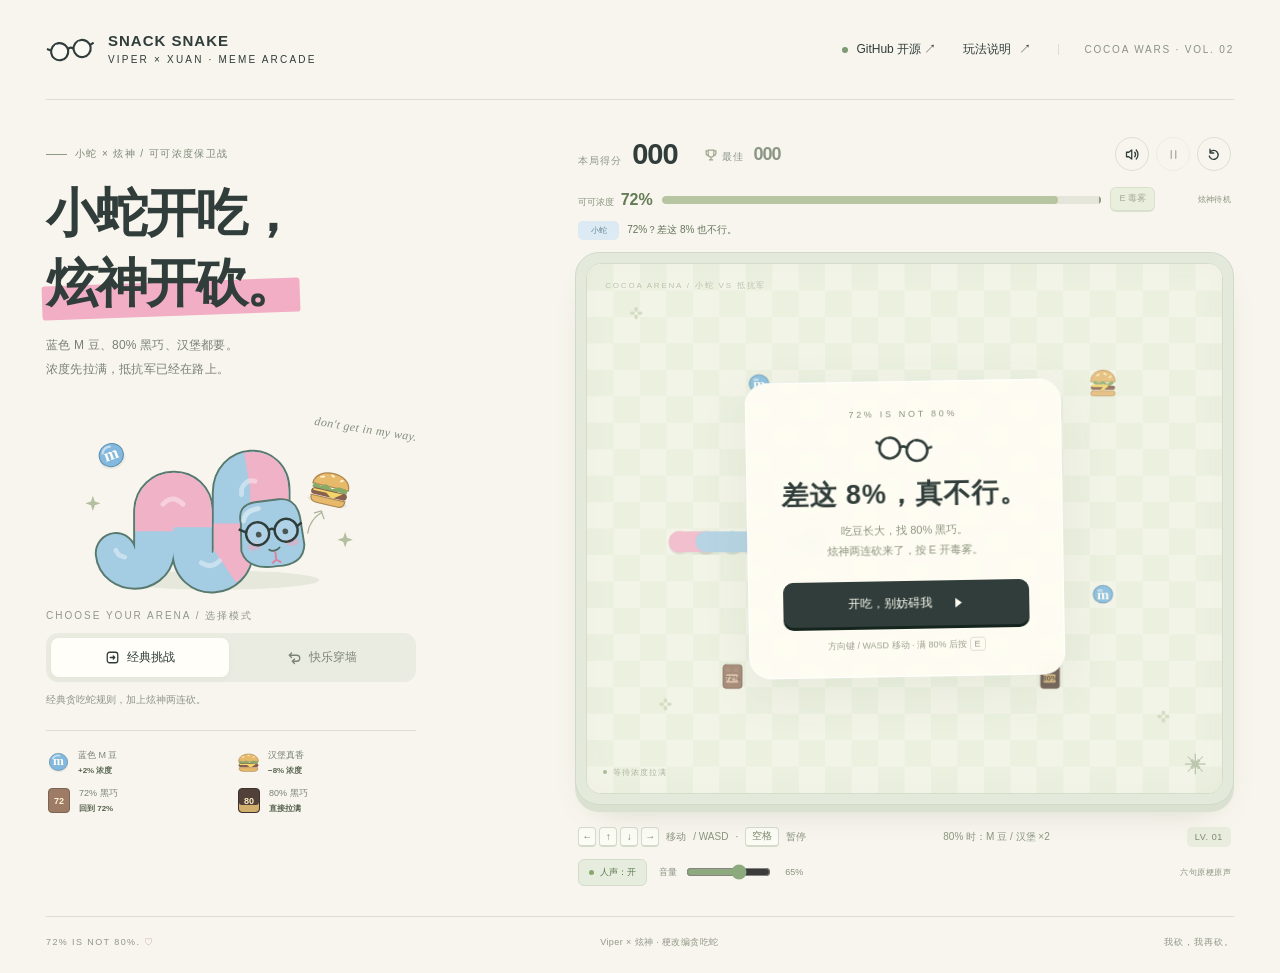
==== index.html @ 6ebe4637 "Open source Snack Snake game" ====
<!doctype html>
<html lang="zh-CN">
<head>
<meta charset="UTF-8">
<meta name="viewport" content="width=device-width,initial-scale=1,viewport-fit=cover">
<meta name="theme-color" content="#f7f5ed">
<meta name="description" content="Viper × 炫神梗改编贪吃蛇：蓝色M豆、72%与80%黑巧、汉堡、毒雾护盾和抵抗军两连砍。">
<link rel="icon" type="image/svg+xml" href="./favicon.svg">
<link rel="shortcut icon" href="./favicon.svg">
<title>粉蓝蛇蛇 · 浓度不够，炫神来凑</title>
<style>
:root{--paper:#f7f5ed;--ink:#303d3a;--muted:#808780;--pink:#f1aec4;--blue:#9ec8e4;--green:#dbe8cf;--line:#dcded3;--font:'PingFang SC','Hiragino Sans GB','Microsoft YaHei','Noto Sans CJK SC',sans-serif}
*{box-sizing:border-box}body{margin:0;background:var(--paper);color:var(--ink);font-family:var(--font);-webkit-font-smoothing:antialiased}button,a{-webkit-tap-highlight-color:transparent}button{font:inherit;color:inherit;cursor:pointer}button:focus-visible,a:focus-visible,canvas:focus-visible{outline:3px solid #528db2;outline-offset:4px}button:disabled{cursor:default;opacity:.4}button{touch-action:manipulation}button:not(:disabled){transition:background .18s,transform .18s,box-shadow .18s}button:not(:disabled):active{transform:translateY(2px)}button svg{width:20px;height:20px;fill:none;stroke:currentColor;stroke-width:1.7;stroke-linecap:round;stroke-linejoin:round}button svg.fill{fill:currentColor;stroke:none}.shell{max-width:1392px;padding:0 46px;margin:0 auto}.topbar{height:100px;border-bottom:1px solid var(--line);display:flex;align-items:center;justify-content:space-between;gap:20px}.brand{display:flex;gap:13px;align-items:center}.brand-mark{height:41px;width:49px;transform:rotate(-8deg)}.brand-name{font-family:Arial,Helvetica,sans-serif;font-size:15px;line-height:1.13;font-weight:800;letter-spacing:1px}.brand-name span{font-weight:500;font-size:10px;letter-spacing:2.2px}.top-right{display:flex;gap:27px;align-items:center;font-size:12px}.open-tag{display:flex;gap:8px;align-items:center;color:#727d6c}.open-tag i,.status-dot{width:6px;height:6px;background:#7e9a72;border-radius:50%}.text-btn{background:none;border:0;padding:9px 0;font-size:12px;display:flex;align-items:center;gap:8px}.text-btn:hover{color:#9a657e}.edition{border-left:1px solid var(--line);padding-left:25px;font:10px Arial,sans-serif;letter-spacing:1.8px;color:#8b9185}.layout{display:grid;grid-template-columns:minmax(280px,370px) minmax(0,1fr);gap:54px;padding:37px 0 30px;align-items:start}.intro{position:relative;padding-top:10px}.eyebrow{display:flex;gap:8px;align-items:center;font-size:10px;letter-spacing:2px;color:#7c8877;font-family:Arial,sans-serif}.eyebrow:before{content:'';width:21px;height:1px;background:#8c9985}h1{font-size:52px;line-height:1.34;letter-spacing:-2px;font-weight:650;margin:18px 0 16px}h1 .highlight{position:relative;isolation:isolate}h1 .highlight:before{content:'';position:absolute;inset:48% -4px 3%;background:var(--pink);z-index:-1;transform:rotate(-2deg);border-radius:3px}.intro-copy{font-size:12px;line-height:1.95;letter-spacing:.2px;color:#798076;margin:0}.mascot{height:211px;position:relative;margin:13px -6px 4px}.mascot>svg{width:100%;height:100%;overflow:visible}.mood{position:absolute;font:italic 12px Georgia,serif;letter-spacing:.4px;right:4px;top:28px;transform:rotate(9deg);color:#83907e}.mode-label{font-size:10px;letter-spacing:2px;color:#92978a;margin-bottom:10px}.modes{display:flex;gap:5px;background:#eaece2;padding:5px;border-radius:12px}.mode{flex:1;display:flex;align-items:center;justify-content:center;gap:7px;font-size:12px;padding:11px 5px;border:0;border-radius:8px;background:transparent;color:#7c8376}.mode[aria-pressed=true]{background:#fffef8;box-shadow:0 2px 7px #303d3a0a;color:var(--ink)}.mode svg{width:15px;height:15px}.mode-note{font-size:10px;color:#8f9588;margin:11px 0 0;min-height:17px}.snack-menu{display:flex;gap:20px;align-items:center;border-top:1px solid var(--line);margin-top:20px;padding-top:18px}.menu-item{display:flex;align-items:center;gap:9px;font-size:10px;color:#7a8276}.menu-item svg{width:30px;height:30px}.menu-item strong{font-weight:600;color:#56634f;margin-left:3px}.play-panel{min-width:0}.scorebar{display:flex;align-items:center;justify-content:space-between;padding:0 3px 16px;gap:8px}.scores{display:flex;align-items:center;gap:26px}.scoregroup{display:flex;gap:10px;align-items:baseline}.score-label{font-size:10px;letter-spacing:1px;color:#90978b}.score-number{font:600 29px Arial,sans-serif;letter-spacing:-1px;min-width:41px;font-variant-numeric:tabular-nums}.best-score{font-size:18px;color:#8c9685;min-width:26px}.record-icon{width:14px;height:14px;fill:none;stroke:#a0a78e;stroke-width:1.7;vertical-align:-2px;margin-right:4px}.round-actions{display:flex;gap:7px}.icon-btn{width:34px;height:34px;display:grid;place-items:center;border:1px solid #dce0d3;border-radius:50%;background:transparent}.icon-btn:hover{background:#e9eddf}.icon-btn svg{width:15px;height:15px}.board-frame{padding:10px;background:#e4eadb;border:1px solid #d1dac7;border-radius:24px;box-shadow:0 7px 0 #dbe1d1,0 18px 35px -24px #6c785c70;position:relative}.board{position:relative;border:1px solid #d3ddca;border-radius:15px;overflow:hidden;isolation:isolate;background:#f0f3e6}.board:after{content:'';position:absolute;inset:0;pointer-events:none;box-shadow:inset 0 0 30px #6481560a;z-index:3;border-radius:inherit}canvas{width:100%;height:auto;aspect-ratio:6/5;display:block;touch-action:none;outline:none}.overlay{position:absolute;inset:0;display:flex;align-items:center;justify-content:center;z-index:5;background:#f4f5eb35;transition:opacity .2s}.overlay[hidden]{display:none}.start-card{position:relative;text-align:center;background:#fffdf3f5;border:1px solid #fff;border-radius:22px;padding:27px 34px 24px;box-shadow:0 14px 50px #566c4b15;backdrop-filter:blur(7px);min-width:265px;transform:rotate(-1deg)}.tiny-title{font:9px Arial,sans-serif;letter-spacing:2.7px;color:#88927e}.card-glasses{display:block;width:59px;height:33px;margin:13px auto 4px;transform:rotate(6deg)}.overlay h2{font-size:27px;line-height:1.3;letter-spacing:1px;font-weight:600;margin:12px 0 9px}.overlay-copy{font-size:11px;color:#8c937f;line-height:1.8;margin:0 0 20px}.primary-btn{border:1px solid var(--ink);background:var(--ink);color:#fffdf3;padding:13px 26px;border-radius:10px;display:flex;gap:19px;align-items:center;justify-content:center;font-size:12px;width:100%;box-shadow:0 3px 0 #15251e}.primary-btn:hover{background:#48594b;box-shadow:0 4px 0 #15251e}.primary-btn svg{height:13px;width:13px}.start-hint{font-size:9px;color:#9a9f8f;margin:13px 0 0}.start-hint kbd{font:inherit;border:1px solid #dedfd3;border-radius:3px;padding:1px 4px}.board-top-note{position:absolute;left:18px;top:16px;font:8px Arial,sans-serif;letter-spacing:1.8px;color:#adb49d;pointer-events:none}.corner-flower{position:absolute;right:15px;bottom:14px;color:#aebca0;pointer-events:none;font-size:22px;font-family:Georgia,serif}.board-status{position:absolute;left:16px;bottom:15px;display:flex;align-items:center;gap:6px;color:#98a58a;font-size:8px;letter-spacing:1px;pointer-events:none}.board-status .status-dot{width:4px;height:4px;background:#99ac86}.under-board{display:flex;justify-content:space-between;align-items:center;padding:22px 3px 0;gap:10px}.control-hint{display:flex;align-items:center;gap:7px;font-size:10px;color:#8a9380}.keys{display:flex;gap:3px}.keys kbd{display:grid;place-items:center;width:18px;height:20px;border:1px solid #d5dbca;border-bottom-width:2px;border-radius:4px;font:10px Arial,sans-serif;color:#78866b;background:#fbfcf4}.under-note{font-size:10px;color:#8c9681}.under-note em{font-style:normal;color:#5d7450}.level-pill{font:9px Arial,sans-serif;background:#e9edde;color:#7c8a70;padding:5px 8px;border-radius:5px;letter-spacing:.6px}.footer{border-top:1px solid var(--line);padding:19px 0 23px;display:flex;align-items:center;justify-content:space-between;color:#919787;font-size:9px;letter-spacing:.4px}.footer .english{font:9px Arial,sans-serif;letter-spacing:1.4px}.footer b{color:#d194a9;font-weight:400}.dpad{display:none;grid-template-columns:repeat(3,46px);grid-template-rows:repeat(2,39px);gap:5px;justify-content:center;margin:20px auto 0}.dpad button{background:#e8ecdf;border:1px solid #d3dcc8;border-bottom-width:3px;border-radius:10px;font:20px Arial,sans-serif}.dpad [data-dir=up]{grid-column:2}.dpad [data-dir=left]{grid-column:1;grid-row:2}.dpad [data-dir=down]{grid-column:2;grid-row:2}.dpad [data-dir=right]{grid-column:3;grid-row:2}.toast{position:fixed;bottom:30px;left:50%;transform:translate(-50%,20px);padding:12px 22px;background:#303d3af2;color:#fffdf5;border-radius:11px;opacity:0;pointer-events:none;font-size:12px;transition:.2s;z-index:20;max-width:90%;text-align:center}.toast.show{transform:translate(-50%,0);opacity:1}dialog{border:1px solid #dedfd1;background:var(--paper);color:var(--ink);border-radius:24px;padding:30px 34px;max-width:430px;width:calc(100% - 36px);box-shadow:0 15px 80px #303d3a25}dialog::backdrop{background:#303d3a55;backdrop-filter:blur(4px)}.dialog-top{display:flex;justify-content:space-between;align-items:center}dialog h2{font-size:23px;margin:0}dialog p{font-size:12px;line-height:2;color:#7a8273;margin:19px 0}.rules{padding:0;list-style:none;margin:22px 0}.rules li{font-size:12px;border-top:1px solid var(--line);padding:13px 0;display:flex;justify-content:space-between;gap:12px}.rules span{color:#8d9584}.small-copy{font-size:10px!important}.float-up{animation:float 4s ease-in-out infinite;transform-origin:50% 50%}@keyframes float{50%{transform:translateY(-8px) rotate(2.5deg)}}.wiggle{animation:wiggle .3s ease-in-out}@keyframes wiggle{25%{transform:translateX(-3px)}75%{transform:translateX(3px)}}@media(min-width:1450px){.layout{padding-top:52px;gap:70px}.mascot{height:239px}h1{font-size:58px}.topbar{height:110px}}
@media(max-width:1100px){.shell{padding:0 30px}.layout{grid-template-columns:280px minmax(0,1fr);gap:30px;padding-top:30px}h1{font-size:45px}.mascot{height:172px}.scores{gap:17px}.scoregroup{gap:7px}.control-hint{font-size:9px}.control-hint .wasd{display:none}.intro-copy{font-size:11px}.snack-menu{gap:12px}.start-card{padding:20px 26px;min-width:245px}.edition{display:none}.under-note{font-size:9px}}
@media(min-width:781px) and (max-height:850px){.shell{max-width:1160px;padding:0 34px}.topbar{height:72px}.layout{grid-template-columns:310px minmax(0,1fr);gap:42px;padding:23px 0 20px}.play-panel{max-width:calc((100svh - 258px)*1.2);justify-self:end}.intro{padding-top:7px}.eyebrow{font-size:9px}h1{font-size:44px;margin:13px 0 11px}.intro-copy{font-size:11px}.mascot{height:166px;margin-top:4px}.mode-label{font-size:9px;margin-bottom:8px}.mode{padding:9px 5px}.mode-note{font-size:9px}.snack-menu{margin-top:15px;padding-top:13px}.under-board{padding-top:17px}.footer{padding:16px 0 20px}}
@media(max-width:780px){.shell{max-width:620px;padding:0 22px}.topbar{height:77px}.top-right{gap:19px}.open-tag{font-size:10px}.brand-name{font-size:12px}.brand-name span{font-size:8px}.brand-mark{width:38px;height:33px}.layout{display:flex;flex-direction:column;gap:23px;padding:25px 0}.intro{padding:0;width:100%}.eyebrow{font-size:9px}h1{font-size:37px;letter-spacing:-1px;margin:12px 0 9px;line-height:1.4}h1 br{display:none}.intro-copy{font-size:11px;line-height:1.8}.mascot{position:absolute;right:-8px;top:-16px;width:147px;height:126px;pointer-events:none}.mood{display:none}.mascot .decor{display:none}.intro h1{max-width:75%}.intro-copy{max-width:70%}.mode-box{margin-top:20px;display:flex;align-items:center;gap:12px}.mode-label{display:none}.modes{width:255px;padding:4px}.mode{padding:9px 6px;font-size:11px}.mode-note{margin:0;font-size:9px;max-width:115px;line-height:1.7}.snack-menu{display:none}.play-panel{width:100%}.scorebar{padding-bottom:13px}.board-frame{padding:7px;border-radius:20px}.board{border-radius:13px}.under-board{padding-top:17px}.dpad{display:grid}.footer{font-size:8px;gap:10px;padding-top:17px}.footer .english{font-size:8px;letter-spacing:.6px}.under-note{font-size:9px}.board-top-note{font-size:7px;left:12px;top:12px}.board-status{left:12px;bottom:11px}.corner-flower{right:12px;bottom:8px}.start-card{min-width:220px;padding:17px 24px}.overlay h2{font-size:23px}.overlay-copy{margin-bottom:15px;font-size:10px}.card-glasses{width:48px;height:26px;margin-top:10px}.start-hint{font-size:8px}.primary-btn{padding:12px 20px;font-size:11px}.tiny-title{font-size:8px}}
@media(max-width:390px){.shell{padding:0 16px}.intro h1{font-size:31px}.mascot{width:130px;right:-10px;top:-10px}.top-right{gap:10px}.open-tag{display:none}.mode-note{font-size:8px}.modes{min-width:218px}.scores{gap:13px}.score-label{font-size:9px}.score-number{font-size:25px}.best-score{font-size:17px}.icon-btn{width:31px;height:31px}.round-actions{gap:5px}.control-hint{gap:5px;font-size:8px}.keys kbd{width:16px;height:18px}.under-note{font-size:8px}.start-card{min-width:200px;padding:15px 20px}.start-hint{margin-top:10px}}
.highlight{display:inline-block;white-space:nowrap}
@media(max-width:780px){h1 br{display:block}}
@media(prefers-reduced-motion:reduce){*{animation:none!important;transition:none!important}}

.eyebrow{font-family:var(--font);letter-spacing:1.4px}.meme-menu{display:grid;grid-template-columns:1fr 1fr;gap:11px 10px}.menu-item{font-size:9px;gap:7px}.menu-item svg{width:25px;height:25px;flex-shrink:0}.menu-item strong{font-size:8px;display:block;margin:3px 0 0}.cocoa-icon{display:grid;place-items:center;width:22px;height:25px;border:1px solid #796455;border-radius:4px;background:#9e7b64;color:#fff1d3;font:700 9px Arial,sans-serif;flex-shrink:0;margin:0 2px}.cocoa-icon.high{background:#514139;border-color:#3e322e;box-shadow:inset 0 -7px #d1ae6b;color:#ffedc1}.meme-hud{margin:0 3px 11px}.fuel-row{display:flex;gap:9px;align-items:center;height:25px}.fuel-label{font-size:9px;white-space:nowrap;color:#87917c}.fuel-label strong{font:600 16px Arial,sans-serif;color:#657b55;margin-left:4px}.fuel-track{flex:1;min-width:20px;height:8px;background:#e5e5da;border-radius:5px;position:relative;overflow:hidden}.fuel-track span{display:block;background:#b7c6a1;height:100%;width:90%;transition:width .2s,background .2s;border-radius:inherit}.fuel-track i{position:absolute;right:0;top:0;width:2px;height:100%;background:#8f9d7b}.fuel-track.charged span{background:linear-gradient(90deg,#9ac7df,#dda9c1)}.power-btn{font-size:9px;white-space:nowrap;border:1px solid #bdcfb1;border-bottom-width:2px;background:#dce8cf;border-radius:6px;padding:5px 8px;line-height:1.3;color:#536c43}.power-btn:not(:disabled){background:#303d3a;border-color:#303d3a;color:#fff9ee}.power-btn:disabled{opacity:.5}.rival-status{font-size:8px;letter-spacing:.3px;color:#8a927e;white-space:nowrap;min-width:67px;text-align:right}.rival-status.danger{color:#a85c45}.dialogue-row{display:flex;align-items:center;gap:8px;margin-top:7px;font-size:10px;min-height:22px;color:#64745b}.speaker{display:inline-flex;justify-content:center;align-items:center;min-width:41px;flex-shrink:0;background:#dcebf3;color:#68889c;padding:4px 7px;border-radius:5px;font-size:8px}.speaker.enemy{background:#f3dfcd;color:#a17650}.dialogue-row #dialogue{line-height:1.6}.meme-notes{border-top:1px solid var(--line);padding:15px 0;margin:8px 0 13px;font-size:11px}.meme-notes summary{cursor:pointer;color:#667b57}.meme-notes p{font-size:10px;margin:12px 0;line-height:1.9}.meme-notes a{display:block;font-size:10px;line-height:2;color:#638ca3;text-decoration:none}dialog{max-height:85svh;overflow:auto}.board-frame.powered{border-color:#b3c8a0;box-shadow:0 7px 0 #c5d7b4,0 0 29px #b7d6a53a}.board-frame.under-attack{border-color:#d9b295}.dpad{position:relative}.mobile-power{grid-column:3;grid-row:1;font:9px var(--font)!important;background:#d9e8d0!important}.footer .english:last-child{font-family:var(--font);letter-spacing:1px}
@media(min-width:781px){.play-panel{width:100%;max-width:calc((100svh - 320px)*1.2);justify-self:end}}
@media(min-width:781px) and (max-height:850px){.play-panel{max-width:calc((100svh - 320px)*1.2)}.mascot{height:151px}.meme-menu{padding-top:11px;margin-top:12px;gap:8px}.menu-item{font-size:8px}.under-note{font-size:8px}.wasd{display:none!important}.meme-hud{margin-bottom:10px}.fuel-row{gap:7px}}
@media(max-width:780px){.meme-menu{display:none}.eyebrow{font-size:8px}.meme-hud{margin:0 2px 10px}.fuel-row{gap:6px}.fuel-label{font-size:8px}.fuel-label strong{font-size:14px;margin-left:3px}.power-btn{font-size:8px;padding:5px 6px}.rival-status{font-size:7px;min-width:60px}.dialogue-row{font-size:9px;margin-top:6px;min-height:23px}.speaker{font-size:7px;min-width:36px;padding:3px 5px}.under-note{font-size:8px;max-width:115px;text-align:center;line-height:1.7}.footer{flex-wrap:wrap}.intro-copy{max-width:73%}.mood{display:none}.start-card{padding-left:19px;padding-right:19px}.overlay h2{font-size:21px}.overlay-copy{font-size:9px}.tiny-title{letter-spacing:2px}}

.audio-controls{display:flex;align-items:center;gap:12px;margin:12px 3px 0;font-size:9px;color:#8a9382;min-height:25px}.voice-toggle{display:flex;align-items:center;gap:6px;white-space:nowrap;border:1px solid #d5ddca;background:transparent;padding:6px 10px;border-radius:6px;font-size:9px}.voice-toggle i{width:5px;height:5px;border-radius:50%;background:#b2b7a9}.voice-toggle[aria-pressed=true]{background:#e6eddf;color:#60794f}.voice-toggle[aria-pressed=true] i{background:#88a86c}.voice-toggle.speaking{border-color:#98b7ce;background:#e1edf2}.audio-controls label{display:flex;align-items:center;gap:7px}.audio-controls input{width:85px;accent-color:#8caa7d;cursor:pointer}.audio-controls output{width:26px;font:9px Arial,sans-serif}.voice-caption{margin-left:auto;min-width:0;overflow:hidden;text-overflow:ellipsis;white-space:nowrap;font-size:8px;letter-spacing:.5px}.voice-samples{border:0;border-top:1px solid var(--line);padding:17px 0 0;margin:18px 0}.voice-samples legend{font-size:11px;color:#687b5b;padding-right:9px}.voice-samples>div{display:grid;grid-template-columns:1fr 1fr;gap:7px}.voice-samples button{font-size:10px;text-align:left;background:#e9ede1;border:1px solid #d5ddca;border-radius:6px;padding:9px 8px;line-height:1.5}.voice-samples p{margin:10px 0;font-size:9px;line-height:1.8}.voice-samples a{color:#638ca3}.voice-samples button:before{content:'▷';margin-right:5px;color:#7b9370}input:focus-visible{outline:2px solid #528db2;outline-offset:3px}
@media(min-width:781px){.play-panel{max-width:calc((100svh - 351px)*1.2)}}
@media(max-width:780px){.audio-controls{gap:8px;margin-top:12px}.audio-controls input{width:74px}.voice-caption{font-size:7px}.voice-toggle{font-size:8px;padding:6px 8px}}
</style>
</head>
<body>
<svg width="0" height="0" aria-hidden="true" style="position:absolute"><defs>
 <symbol id="glasses" viewBox="0 0 80 40"><g fill="#ffffff55" stroke="#303d3a" stroke-width="3.5"><circle cx="22" cy="21" r="14"/><circle cx="59" cy="21" r="14"/><path d="M36 19Q40 15 45 19M8 17L2 14M73 17L79 14" fill="none"/></g><path d="M14 14L18 10M51 14L55 10" stroke="white" stroke-width="2.5" stroke-linecap="round"/></symbol>
 <symbol id="candy" viewBox="0 0 44 44"><ellipse cx="22" cy="26" rx="17" ry="13" fill="#303d3a12"/><ellipse cx="22" cy="21" rx="16" ry="15" fill="#83b9de" stroke="#5c8faf" stroke-width="1.3"/><path d="M12 15Q16 8 24 10" fill="none" stroke="#fff8" stroke-width="3" stroke-linecap="round"/><text x="22" y="27" font-family="Georgia,serif" font-weight="bold" font-size="23" text-anchor="middle" fill="#fffdf4">m</text></symbol>
 <symbol id="burger" viewBox="0 0 48 44"><ellipse cx="24" cy="36" rx="21" ry="4" fill="#303d3a12"/><path d="M5 20C5 1 43 1 43 20Z" fill="#e7b96b" stroke="#ae8550" stroke-width="1.2"/><path d="M12 12l3-1m8-3 2 1m8 3 2-1" stroke="#fff2cc" stroke-width="2" stroke-linecap="round"/><path d="M6 21l7 3 6-3 7 4 7-4 9 1" fill="none" stroke="#88aa66" stroke-width="5" stroke-linejoin="round"/><rect x="5" y="24" width="38" height="7" rx="3.5" fill="#88604b"/><path d="M7 25h31l-10 7-7-5H7Z" fill="#f4d56a"/><path d="M6 32h36q0 7-7 7H13q-7 0-7-7Z" fill="#e7b96b" stroke="#ae8550" stroke-width="1.2"/></symbol>
</defs></svg>
<div class="shell">
 <header class="topbar">
  <div class="brand"><svg class="brand-mark" aria-hidden="true"><use href="#glasses"/></svg><div class="brand-name">SNACK SNAKE<br><span>VIPER × XUAN · MEME ARCADE</span></div></div>
  <div class="top-right"><a class="open-tag" href="https://github.com/Cass-ette/snack-snake" target="_blank" rel="noopener noreferrer" style="color:inherit;text-decoration:none"><i></i> GitHub 开源 ↗</a><button class="text-btn" id="helpBtn">玩法说明 <span aria-hidden="true">↗</span></button><span class="edition">COCOA WARS · VOL. 02</span></div>
 </header>
 <main class="layout">
  <section class="intro" aria-label="粉蓝贪吃蛇">
   <div class="eyebrow">小蛇 × 炫神 / 可可浓度保卫战</div>
   <h1>小蛇开吃，<br><span class="highlight">炫神开砍。</span></h1>
   <p class="intro-copy">蓝色 M 豆、80% 黑巧、汉堡都要。<br>浓度先拉满，抵抗军已经在路上。</p>
   <div class="mascot" aria-hidden="true">
    <span class="mood">don't get in my way.</span>
    <svg viewBox="0 0 370 220" role="img" aria-label="戴圆框眼镜的粉蓝相间小蛇">
     <ellipse cx="170" cy="194" rx="107" ry="10" fill="#e5e8db"/>
     <g class="float-up">
      <path d="M65 166C67 187 102 188 105 165L105 123C105 96 145 94 145 123V164C145 195 187 192 187 163V103C187 74 225 72 225 100V142" fill="none" stroke="#58796e" stroke-width="44" stroke-linecap="round"/>
      <path d="M65 166C67 187 102 188 105 165L105 123C105 96 145 94 145 123V164C145 195 187 192 187 163V103C187 74 225 72 225 100V142" fill="none" stroke="#a4cce3" stroke-width="40" stroke-linecap="round"/>
      <path d="M105 143V123C105 96 145 94 145 123V139M179 180Q188 174 187 157V135M202 81Q226 77 225 106V118" fill="none" stroke="#efb2c6" stroke-width="40"/>
      <path d="M65 163Q67 169 74 170M114 115Q124 104 135 115M154 176Q164 183 173 174M196 105V99Q201 88 210 91" fill="none" stroke="#fff6" stroke-width="5" stroke-linecap="round"/>
      <g transform="translate(190 119) rotate(-7 37 28)">
       <path d="M7 12Q5-7 24-8H49Q67-8 69 13L70 42Q67 63 39 61Q8 62 4 41Z" fill="#a4cce3" stroke="#58796e" stroke-width="2"/>
       <path d="M10 10Q13-1 27-1" fill="none" stroke="#fff7" stroke-width="5" stroke-linecap="round"/>
       <ellipse cx="18" cy="38" rx="7" ry="4" fill="#e9a8bf99"/><ellipse cx="58" cy="38" rx="7" ry="4" fill="#e9a8bf99"/>
       <circle cx="24" cy="26" r="3" fill="#303d3a"/><circle cx="52" cy="26" r="3" fill="#303d3a"/>
       <g fill="#fff2" stroke="#303d3a" stroke-width="2.5"><circle cx="23" cy="25" r="12"/><circle cx="53" cy="25" r="12"/><path d="M35 23Q38 20 41 23M11 22L4 18M65 22L70 19" fill="none"/></g>
       <path d="M33 43Q38 47 44 42" fill="none" stroke="#4d6b5e" stroke-width="1.8" stroke-linecap="round"/>
       <path d="M39 46V54M39 54l-4 3M39 54l4 3" stroke="#db829f" stroke-width="2" fill="none" stroke-linecap="round"/>
      </g>
     </g>
     <g class="decor"><g transform="translate(270 72) rotate(13)"><use href="#burger" width="48" height="44"/></g><g transform="translate(38 54) rotate(-20)"><use href="#candy" width="35" height="35"/></g><path d="M39 112l2-6 2 6 6 2-6 2-2 6-2-6-6-2Zm263 38 2-6 2 6 6 2-6 2-2 6-2-6-6-2Z" fill="#b3bf9e"/><path d="M280 123q-13 8-15 22M282 130l-3-8-7 2" fill="none" stroke="#a8b395" stroke-width="1.2" stroke-linecap="round"/></g>
    </svg>
   </div>
   <div class="mode-box"><div class="mode-label">CHOOSE YOUR ARENA / 选择模式</div><div class="modes" role="group" aria-label="游戏模式">
    <button class="mode" data-mode="classic" aria-pressed="true"><svg viewBox="0 0 20 20"><rect x="3" y="3" width="14" height="14" rx="3"/><path d="M7 10h6m-2-2 2 2-2 2"/></svg>经典挑战</button>
    <button class="mode" data-mode="wrap" aria-pressed="false"><svg viewBox="0 0 20 20"><path d="M3 7h10a4 4 0 0 1 0 8H7M6 4 3 7l3 3m4 2-3 3 3 3"/></svg>快乐穿墙</button>
   </div><p class="mode-note" id="modeNote">经典贪吃蛇规则，加上炫神两连砍。</p></div>
   <div class="snack-menu meme-menu">
    <div class="menu-item"><svg aria-hidden="true"><use href="#candy"/></svg><span>蓝色 M 豆 <strong>+2% 浓度</strong></span></div>
    <div class="menu-item"><svg aria-hidden="true"><use href="#burger"/></svg><span>汉堡真香 <strong>−8% 浓度</strong></span></div>
    <div class="menu-item"><span class="cocoa-icon low">72</span><span>72% 黑巧 <strong>回到 72%</strong></span></div>
    <div class="menu-item"><span class="cocoa-icon high">80</span><span>80% 黑巧 <strong>直接拉满</strong></span></div>
   </div>
  </section>
  <section class="play-panel" aria-label="游戏区域">
   <div class="scorebar"><div class="scores"><div class="scoregroup"><span class="score-label">本局得分</span><output id="score" class="score-number">000</output></div><div class="scoregroup"><span class="score-label"><svg class="record-icon" viewBox="0 0 20 20"><path d="M6 3h8v6a4 4 0 0 1-8 0Zm0 1H3v3q0 4 4 4m7-7h3v3q0 4-4 4m-3 2v4m-3 0h6"/></svg>最佳</span><output id="best" class="score-number best-score">000</output></div></div>
    <div class="round-actions"><button class="icon-btn" id="soundBtn" title="关闭音效" aria-label="关闭音效" aria-pressed="true"><svg viewBox="0 0 20 20" id="soundIcon"><path d="m9 4-4 3H2v6h3l4 3ZM13 7a5 5 0 0 1 0 6m2-9a9 9 0 0 1 0 12"/></svg></button><button class="icon-btn" id="pauseBtn" title="暂停 / 继续（空格）" aria-label="暂停" disabled><svg viewBox="0 0 20 20"><path d="M7 5v10m6-10v10"/></svg></button><button class="icon-btn" id="restartBtn" title="重新开始（R）" aria-label="重新开始"><svg viewBox="0 0 20 20"><path d="M4 7a6 6 0 1 1-1 5M4 3v5h5"/></svg></button></div>
   </div>
   <div class="meme-hud">
    <div class="fuel-row"><span class="fuel-label">可可浓度 <strong id="purityValue">72%</strong></span><div class="fuel-track" id="purityTrack" role="progressbar" aria-label="可可浓度，80%可开启毒雾" aria-valuemin="0" aria-valuemax="80" aria-valuenow="72"><span id="purityFill"></span><i></i></div><button class="power-btn" id="powerBtn" disabled title="80%浓度时按 E：开启毒雾，挡住斧头">E 毒雾</button><span class="rival-status" id="rivalStatus">炫神待机</span></div>
    <div class="dialogue-row" aria-live="polite"><span class="speaker" id="speaker">小蛇</span><span id="dialogue">72%？差这 8% 也不行。</span></div>
   </div>
   <div class="board-frame" id="boardFrame"><div class="board">
    <canvas id="game" width="672" height="560" tabindex="0" aria-label="贪吃蛇游戏画布，用方向键或 WASD 移动，空格暂停。">你的浏览器需要支持 Canvas 才能游玩。</canvas>
    <div class="board-top-note">COCOA ARENA / 小蛇 VS 抵抗军</div><div class="board-status"><i class="status-dot"></i><span id="gameStatus">等待浓度拉满</span></div><div class="corner-flower" aria-hidden="true">✳</div>
    <div class="overlay" id="overlay"><div class="start-card"><div class="tiny-title" id="cardEyebrow">72% IS NOT 80%</div><svg class="card-glasses" aria-hidden="true"><use href="#glasses"/></svg><h2 id="cardTitle">差这 8%，真不行。</h2><p class="overlay-copy" id="cardCopy">吃豆长大，找 80% 黑巧。<br>炫神两连砍来了，按 E 开毒雾。</p><button class="primary-btn" id="startBtn"><span id="startLabel">开吃</span><svg class="fill" viewBox="0 0 16 16" aria-hidden="true"><path d="m5 2 8 6-8 6Z"/></svg></button><p class="start-hint" id="startHint">也可以按 <kbd>空格</kbd> 开始 · 方向键 / WASD 移动</p></div></div>
   </div></div>
   <div class="under-board"><div class="control-hint"><div class="keys"><kbd>←</kbd><kbd>↑</kbd><kbd>↓</kbd><kbd>→</kbd></div><span>移动</span><span class="wasd">/ WASD</span><span>·</span><div class="keys"><kbd style="width:34px">空格</kbd></div><span>暂停</span></div><span class="under-note" id="snackCount">80% 浓度时，<em>M 豆 / 汉堡 ×2</em></span><span class="level-pill" id="level">LV. 01</span></div>
   <div class="audio-controls" role="group" aria-label="人声设置"><button class="voice-toggle" id="voiceBtn" aria-label="关闭原梗人声" aria-pressed="true"><i aria-hidden="true"></i><span id="voiceLabel">人声：开</span></button><label for="voiceVolume">音量 <input id="voiceVolume" type="range" min="0" max="100" value="65" aria-label="人声音量"></label><output for="voiceVolume" id="volumeValue">65%</output><span class="voice-caption" id="voiceCaption">六句原梗原声</span></div>
   <div class="dpad" role="group" aria-label="触屏方向键"><button data-dir="up" aria-label="向上">↑</button><button data-dir="left" aria-label="向左">←</button><button data-dir="down" aria-label="向下">↓</button><button data-dir="right" aria-label="向右">→</button><button class="mobile-power" id="mobilePower" aria-label="释放毒雾" disabled>毒雾 E</button></div>
  </section>
 </main>
 <footer class="footer"><span class="english">72% IS NOT 80%. <b>♡</b></span><span>Viper × 炫神 · 梗改编贪吃蛇</span><span class="english">我砍，我再砍。</span></footer>
</div>
<dialog id="helpDialog" aria-labelledby="helpTitle"><div class="dialog-top"><h2 id="helpTitle">小蛇 × 炫神：开吃指南</h2><button class="icon-btn" id="closeHelp" aria-label="关闭玩法说明">×</button></div><p>核心还是贪吃蛇：吃东西长大，方向键转弯，避开墙和自己。小蛇攒浓度开毒雾；炫神会先标出一横一竖，再连砍两次。</p><ul class="rules"><li>方向键 / WASD<span>控制方向</span></li><li>空格 / P<span>暂停、继续</span></li><li>R<span>重新开始</span></li><li>蓝色 M 豆<span>+10 分、+2% 浓度</span></li><li>72% / 80% 黑巧<span>+10 / +20 分，设为该浓度</span></li><li>汉堡<span>+30 分，浓度减 8%</span></li><li>满 80% 的下一口<span>M 豆、汉堡分数翻倍</span></li><li>E / 点击毒雾<span>消耗 8% 浓度，挡斧头约 4 秒</span></li><li>炫神两连砍<span>橙线预告；只判定蛇头</span></li><li>蛇头挨砍<span>扣最多 20 分、掉最多 3 节尾巴</span></li><li>经典挑战<span>碰墙或咬到自己会结束</span></li><li>快乐穿墙<span>穿过边界，仍要避开自己</span></li></ul><p class="small-copy">挨砍还会掉 8% 浓度，最短保留 3 节。毒雾只挡斧头，不能免除撞墙或撞自己的惩罚。手机支持滑动和方向键；每吃 4 份食物会稍微加速。</p><fieldset class="voice-samples"><legend>原声试听 · 点一句，听一句</legend><div><button data-voice="interfere">不要妨碍我</button><button data-voice="poison">我的毒没有解药</button><button data-voice="protect">我不是为了抵抗…</button><button data-voice="kenchana">肯恰那</button><button data-voice="cut">我砍！</button><button data-voice="cutAgain">我再砍！</button></div><p>吃到满浓度、释放毒雾和炫神出招时，会自动触发相应台词。音效与人声默认开启，各自可以单独关闭。第一次点“开吃”后浏览器才允许播放声音。<br>原声剪自你选的<a href="https://www.bilibili.com/video/BV18YbV6FECh/" target="_blank" rel="noopener noreferrer">「茉子不是茉」混剪 ↗</a>，保留片段中的背景音。</p></fieldset><details class="meme-notes"><summary>梗从哪来：为什么这两边会对上？</summary><p>蛇方对应 Viper：巧克力与蓝色 M 豆、汉堡反差，以及借《无畏契约》同名角色薇蝮语音拼接的“我的毒没有解药”“不要妨碍我”。炫神一方在二创里是抵抗军，用“保护大家”和“我砍，我再砍”回应；“肯恰那”是这套混剪的蛇方洗脑段落。</p><p>游戏机制和对白组合为夸张改编，角色语音、二创台词不等于选手原话。</p><a href="https://www.bilibili.com/video/BV18YbV6FECh/" target="_blank" rel="noopener noreferrer">双方对白的二创出处 ↗</a><a href="https://www.bilibili.com/video/BV1Lh411577B/" target="_blank" rel="noopener noreferrer">薇蝮角色语音 ↗</a><a href="https://weibo.com/5794519372/5066950486790195" target="_blank" rel="noopener noreferrer">80% 巧克力梗的当时报道 ↗</a></details><button class="primary-btn" id="gotIt">知道了，去开饭</button></dialog>
<div id="toast" class="toast" role="status" aria-live="polite"></div><div id="announcement" role="status" aria-live="polite" style="position:absolute;width:1px;height:1px;overflow:hidden;clip-path:inset(50%)"></div>
<audio id="voicePlayer" preload="auto" hidden></audio>
<script>
(function(root){
 'use strict';
 class VoiceDirector {
  constructor(player,clips,{now=()=>performance.now(),onChange=()=>{},onError=()=>{}}={}){
   this.player=player;this.clips=clips;this.now=now;this.onChange=onChange;this.onError=onError;
   this.enabled=false;this.current=null;this.queue=[];this.held=false;this.generation=0;
   player.addEventListener('ended',()=>{this.current=null;this.next();this.onChange()});
   player.addEventListener('error',()=>{if(this.current){this.stop();this.onError()}});
  }
  setEnabled(value){this.enabled=Boolean(value);if(!this.enabled)this.stop();this.onChange()}
  setVolume(value){this.player.volume=Math.max(0,Math.min(1,Number(value)||0))}
  play(key,{priority=1,interrupt=false,ttl=2000}={}){
   if(!this.enabled||!this.clips[key])return;
   if(interrupt){this.stop();this.held=false}
   if(this.held||this.current?.key===key||this.queue.some(item=>item.key===key))return;
   if(this.current&&priority>this.current.priority)this.stop();
   const item={key,priority,expires:this.now()+ttl};
   if(this.current){
    this.queue.push(item);this.queue.sort((a,b)=>b.priority-a.priority);this.queue=this.queue.slice(0,2);
   }else this.start(item);
  }
  start(item){
   this.current=item;this.player.src=this.clips[item.key].src;
   this.player.dataset.clip=item.key;this.player.currentTime=0;
   this.tryPlay();this.onChange();
  }
  tryPlay(){
   const generation=++this.generation;
   Promise.resolve(this.player.play()).catch(error=>{
    if(generation!==this.generation||error?.name==='AbortError')return;
    this.stop();this.onError();
   });
  }
  next(){
   if(!this.enabled||this.held)return;
   const item=this.queue.find(item=>item.expires>=this.now());
   this.queue=this.queue.filter(candidate=>candidate!==item&&candidate.expires>=this.now());
   if(item)this.start(item);else delete this.player.dataset.clip;
  }
  pause(){this.held=true;this.generation++;this.player.pause();this.queue=[];this.onChange()}
  resume(){this.held=false;if(this.enabled&&this.current)this.tryPlay();this.onChange()}
  stop(){
   this.generation++;this.player.pause();this.player.currentTime=0;
   this.current=null;this.queue=[];this.held=false;delete this.player.dataset.clip;this.onChange();
  }
 }
 if(typeof module!=='undefined'&&module.exports)module.exports=VoiceDirector;
 else root.VoiceDirector=VoiceDirector;
})(typeof window!=='undefined'?window:this);

(function (root) {
  'use strict';
  const vectors = { right: [1, 0], down: [0, 1], left: [-1, 0], up: [0, -1] };
  class SnackEngine {
    constructor({ cols = 24, rows = 20, mode = 'classic', random = Math.random } = {}) {
      this.cols = cols; this.rows = rows; this.mode = mode; this.random = random;
      this.reset();
    }
    reset() {
      const x = Math.floor(this.cols / 3), y = Math.floor(this.rows / 2);
      this.snake = Array.from({ length: Math.min(6, x + 1) }, (_, i) => ({ x: x - i, y }));
      this.previous = this.snake.map(p => ({ ...p }));
      this.direction = 'right'; this.queue = []; this.score = 0; this.candies = 0; this.burgers = 0;
      this.steps = 0; this.status = 'ready'; this.lastEvent = null; this.food = []; this.events = [];
      this.concentration = 72; this.shield = 0; this.cocoa72 = 0; this.cocoa80 = 0;
      this.rivalHits = 0; this.perfectDodges = 0;
      this.rival = { phase: 'waiting', nextAt: 28, until: 0, round: 0, lines: [], handled: false, hitThisRound: false };
      const spots = [
        { x: x + 4, y, type: 'candy', color: 0 },
        { x: this.cols - 5, y: 4, type: 'burger', color: 0 },
        { x: 5, y: this.rows - 5, type: 'chocolate', purity: 72 },
        { x: this.cols - 7, y: this.rows - 5, type: 'chocolate', purity: 80 },
        { x: 6, y: 4, type: 'candy', color: 0 },
        { x: this.cols - 5, y: this.rows - 8, type: 'candy', color: 0 }
      ];
      for (const f of spots) if (f.x >= 0 && f.y >= 0 && f.x < this.cols && f.y < this.rows && !this.occupied(f)) this.food.push(f);
      this.fillFood(); return this;
    }
    get totalFood() { return this.candies + this.burgers + this.cocoa72 + this.cocoa80; }
    get interval() { return Math.max(85, 160 - Math.floor(this.totalFood / 4) * 9); }
    get level() { return 1 + Math.floor(this.totalFood / 4); }
    emit(event) { this.events.push(event); return event; }
    occupied(p) { return this.snake.some(s => s.x === p.x && s.y === p.y) || this.food.some(f => f.x === p.x && f.y === p.y); }
    fillFood() {
      const target = Math.min(6, this.cols * this.rows - this.snake.length);
      while (this.food.length < target) {
        const free = [];
        for (let y = 0; y < this.rows; y++) for (let x = 0; x < this.cols; x++) if (!this.occupied({ x, y })) free.push({ x, y });
        if (!free.length) break;
        const p = free[Math.min(free.length - 1, Math.floor(this.random() * free.length))];
        let item = { type: 'candy', color: 0 };
        if (!this.food.some(f => f.type === 'chocolate' && f.purity === 80)) item = { type: 'chocolate', purity: 80 };
        else if (!this.food.some(f => f.type === 'chocolate' && f.purity === 72)) item = { type: 'chocolate', purity: 72 };
        else if (!this.food.some(f => f.type === 'burger')) item = { type: 'burger' };
        this.food.push({ ...p, ...item });
      }
    }
    activate() {
      if (this.status !== 'running' || this.concentration < 80 || this.shield > 0) return null;
      this.concentration = 72; this.shield = 26;
      return this.emit({ type: 'power' });
    }
    advanceRival() {
      const r = this.rival;
      if (r.phase === 'waiting' && this.steps >= r.nextAt) {
        r.round++; r.phase = 'warning'; r.until = this.steps + Math.ceil(3900 / this.interval); r.handled = false; r.hitThisRound = false;
        r.lines = [{ axis: 'row', line: this.snake[0].y }, { axis: 'col', line: this.snake[0].x }];
        this.emit({ type: 'rivalWarning', round: r.round });
      } else if (this.steps >= r.until) {
        if (r.phase === 'warning') { r.phase = 'cut1'; r.until = this.steps + 3; r.handled = false; this.emit({ type: 'cut', number: 1 }); }
        else if (r.phase === 'cut1') { r.phase = 'between'; r.until = this.steps + Math.max(4, Math.ceil(1800 / this.interval) - 3); }
        else if (r.phase === 'between') { r.phase = 'cut2'; r.until = this.steps + 3; r.handled = false; this.emit({ type: 'cut', number: 2 }); }
        else if (r.phase === 'cut2') {
          r.phase = 'waiting'; r.nextAt = this.steps + 32; r.lines = [];
          if (!r.hitThisRound) { this.perfectDodges++; this.emit({ type: 'dodge' }); }
        }
      }
      if ((r.phase === 'cut1' || r.phase === 'cut2') && !r.handled) {
        const line = r.lines[r.phase === 'cut1' ? 0 : 1], head = this.snake[0];
        if ((line.axis === 'row' ? head.y : head.x) === line.line) {
          r.handled = true;
          if (this.shield > 0) this.emit({ type: 'blocked' });
          else {
            const lost = Math.min(3, Math.max(0, this.snake.length - 3));
            if (lost) this.snake.splice(-lost, lost);
            const points = Math.min(20, this.score); this.score -= points;
            this.concentration = Math.max(64, this.concentration - 8);
            this.rivalHits++; r.hitThisRound = true;
            this.emit({ type: 'rivalHit', lost, points }); this.fillFood();
          }
        }
      }
    }
    turn(direction) {
      if (!vectors[direction] || this.queue.length >= 2) return false;
      const last = this.queue.length ? this.queue[this.queue.length - 1] : this.direction;
      const a = vectors[last], b = vectors[direction];
      if (last === direction || (a[0] + b[0] === 0 && a[1] + b[1] === 0)) return false;
      this.queue.push(direction); return true;
    }
    start() { if (this.status === 'ready' || this.status === 'paused') this.status = 'running'; }
    pause() { if (this.status === 'running') this.status = 'paused'; }
    step() {
      if (this.status !== 'running') return null;
      this.events = [];
      if (this.shield > 0) this.shield--;
      this.previous = this.snake.map(p => ({ ...p }));
      if (this.queue.length) this.direction = this.queue.shift();
      const [dx, dy] = vectors[this.direction], old = this.snake[0];
      let x = old.x + dx, y = old.y + dy;
      if (this.mode === 'wrap') { x = (x + this.cols) % this.cols; y = (y + this.rows) % this.rows; }
      if (x < 0 || x >= this.cols || y < 0 || y >= this.rows) { this.status = 'over'; return this.lastEvent = this.emit({ type: 'wall' }); }
      const index = this.food.findIndex(f => f.x === x && f.y === y), eaten = this.food[index];
      // The tail moves away on a non-eating step, so that cell is legal.
      const body = eaten ? this.snake : this.snake.slice(0, -1);
      if (body.some(p => p.x === x && p.y === y)) { this.status = 'over'; return this.lastEvent = this.emit({ type: 'self' }); }
      this.snake.unshift({ x, y });
      if (eaten) {
        this.food.splice(index, 1);
        const before = this.concentration;
        const multiplier = before >= 80 && eaten.type !== 'chocolate' ? 2 : 1;
        const points = (eaten.type === 'burger' ? 30 : eaten.purity === 80 ? 20 : 10) * multiplier;
        this.score += points;
        if (eaten.type === 'candy') { this.candies++; this.concentration = Math.min(80, before + 2); }
        else if (eaten.type === 'burger') { this.burgers++; this.concentration = Math.max(64, before - 8); }
        else { this[eaten.purity === 80 ? 'cocoa80' : 'cocoa72']++; this.concentration = eaten.purity; }
        this.lastEvent = this.emit({ type: 'eat', food: eaten, points, multiplier, charged: before < 80 && this.concentration === 80 });
        if (this.snake.length === this.cols * this.rows) { this.status = 'won'; this.food = []; return this.lastEvent = this.emit({ type: 'won', food: eaten }); }
        this.fillFood();
      } else { this.snake.pop(); this.lastEvent = null; }
      this.steps++; this.advanceRival(); return this.lastEvent;
    }
  }
  if (typeof module !== 'undefined' && module.exports) module.exports = SnackEngine;
  else root.SnackEngine = SnackEngine;
})(typeof window !== 'undefined' ? window : this);

</script>
<script>
'use strict';
const $ = id => document.getElementById(id);
const canvas=$('game'),ctx=canvas.getContext('2d'),COLS=24,ROWS=20,CELL=28,W=672,H=560;
const e=new SnackEngine(), reducedMotion=matchMedia('(prefers-reduced-motion: reduce)').matches;
let accumulator=0,lastTime=0,particles=[],floats=[],sound=true,audio,toastTimer,shakeTimer,touchStart=null,helpWasRunning=false,recordAtStart=0;
const store={get(key){try{return Math.max(0,Number(localStorage.getItem('snacksnake.v2.'+key))||0)}catch{return 0}},set(key,value){try{localStorage.setItem('snacksnake.v2.'+key,String(value))}catch{}}};
let best={classic:store.get('classic'),wrap:store.get('wrap')};
function fitCanvas(){const dpr=Math.min(window.devicePixelRatio||1,2);canvas.width=W*dpr;canvas.height=H*dpr;ctx.setTransform(dpr,0,0,dpr,0,0)}
fitCanvas();window.addEventListener('resize',fitCanvas);
function toast(message){$('toast').textContent=message;$('toast').classList.add('show');clearTimeout(toastTimer);toastTimer=setTimeout(()=>$('toast').classList.remove('show'),2300)}
function audioReady(){try{audio??=new(window.AudioContext||window.webkitAudioContext)();if(audio.state==='suspended')audio.resume().catch(()=>{});}catch{sound=false;syncSound()}}
function beep(freq,duration=.08,delay=0,volume=.045,type='sine'){if(!sound||!audio)return;try{const t=audio.currentTime+delay,osc=audio.createOscillator(),gain=audio.createGain();osc.type=type;osc.frequency.setValueAtTime(freq,t);gain.gain.setValueAtTime(0,t);gain.gain.linearRampToValueAtTime(volume,t+.008);gain.gain.exponentialRampToValueAtTime(.001,t+duration);osc.connect(gain);gain.connect(audio.destination);osc.start(t);osc.stop(t+duration+.02)}catch{}}
function syncSound(){$('soundBtn').setAttribute('aria-pressed',String(sound));$('soundBtn').setAttribute('aria-label',sound?'关闭音效':'开启音效');$('soundBtn').title=sound?'关闭音效':'开启音效';$('soundIcon').innerHTML=sound?'<path d="m9 4-4 3H2v6h3l4 3ZM13 7a5 5 0 0 1 0 6m2-9a9 9 0 0 1 0 12"/>':'<path d="m9 4-4 3H2v6h3l4 3ZM13 7l5 6m0-6-5 6"/>'}
const voiceClips={"interfere":{"label":"不要妨碍我","start":0,"end":3.28,"source":"https://www.bilibili.com/video/BV18YbV6FECh/","type":"original","src":"[data-uri]"},"protect":{"label":"我不是为了抵抗，我是为了保护大家","start":3.24,"end":6.62,"source":"https://www.bilibili.com/video/BV18YbV6FECh/","type":"original","note":"尾部仅保留“大家”的短余音，已移除下一句“我的毒”起音","src":"[data-uri]"},"poison":{"label":"我的毒没有解药","start":6.5,"end":9.82,"source":"https://www.bilibili.com/video/BV18YbV6FECh/","type":"original","note":"延长台词尾部并提亮人声；消除突然截断","src":"[data-uri]"},"kenchana":{"label":"肯恰那","start":9.4,"end":10.7,"source":"https://www.bilibili.com/video/BV18YbV6FECh/","type":"original","src":"[data-uri]"},"cut":{"label":"我砍","start":10.72,"end":12.36,"source":"https://www.bilibili.com/video/BV18YbV6FECh/","type":"original","src":"[data-uri]"},"cutAgain":{"label":"我再砍","start":12.75,"end":14.55,"source":"https://www.bilibili.com/video/BV18YbV6FECh/","type":"original","src":"[data-uri]"}};
const voice=new VoiceDirector($('voicePlayer'),voiceClips,{onChange:syncVoice,onError:()=>toast('人声未能播放，请再点一次人声开关。')});
voice.setEnabled(true);
voice.setVolume(.65);
function syncVoice(){
 const on=voice.enabled,playing=Boolean(voice.current&&!voice.held&&!voice.player.paused);
 $('voiceBtn').setAttribute('aria-pressed',String(on));$('voiceBtn').setAttribute('aria-label',on?'关闭原梗人声':'开启原梗人声');
 $('voiceBtn').classList.toggle('speaking',playing);$('voiceLabel').textContent=on?'人声：开':'人声：关';
 $('voiceCaption').textContent=playing?voiceClips[voice.current.key].label:voice.held&&voice.current?'人声已暂停':'六句原梗原声';
}
$('voicePlayer').addEventListener('playing',syncVoice);
function speak(key,options){voice.play(key,options)}
function updateUI(){
 $('score').textContent=String(e.score).padStart(3,'0');$('best').textContent=String(best[e.mode]).padStart(3,'0');$('level').textContent='LV. '+String(e.level).padStart(2,'0');
 $('pauseBtn').disabled=!['running','paused'].includes(e.status);$('pauseBtn').setAttribute('aria-label',e.status==='paused'?'继续':'暂停');$('pauseBtn').innerHTML=e.status==='paused'?'<svg class="fill" viewBox="0 0 20 20"><path d="m6 4 10 6-10 6Z"/></svg>':'<svg viewBox="0 0 20 20"><path d="M7 5v10m6-10v10"/></svg>';
 $('gameStatus').textContent=({ready:'等待浓度拉满',running:e.shield?'不要妨碍我 · 毒雾中':e.mode==='wrap'?'穿墙找黑巧':'浓度保卫战',paused:'肯恰那，休息一下',over:'再来一颗 80%',won:'全场可可，全部拿下'})[e.status];
 $('snackCount').textContent=e.totalFood?`M 豆 ${e.candies} · 黑巧 ${e.cocoa72+e.cocoa80} · 汉堡 ${e.burgers}`:'80% 时：M 豆 / 汉堡 ×2';
 $('purityValue').textContent=e.concentration+'%';$('purityFill').style.width=(e.concentration/80*100)+'%';$('purityTrack').setAttribute('aria-valuenow',String(e.concentration));$('purityTrack').classList.toggle('charged',e.concentration>=80);
 const powerReady=e.status==='running'&&e.concentration>=80&&e.shield===0;$('powerBtn').disabled=!powerReady;$('mobilePower').disabled=!powerReady;
 $('powerBtn').textContent=e.shield?'毒雾 '+(e.shield*e.interval/1000).toFixed(1)+'s':'E 毒雾';
 const phase=e.rival.phase,attack=phase!=='waiting';$('rivalStatus').classList.toggle('danger',attack);$('rivalStatus').textContent=({waiting:'炫神待机',warning:'两连砍预警',cut1:'第一斧！',between:'第二斧将至',cut2:'再砍一斧！'})[phase];
 $('boardFrame').classList.toggle('powered',e.shield>0);$('boardFrame').classList.toggle('under-attack',attack);
 document.querySelectorAll('.mode').forEach(b=>{b.disabled=e.status==='running'||e.status==='paused';b.setAttribute('aria-pressed',String(b.dataset.mode===e.mode))});
}
function overlay(){
 const s=e.status;$('overlay').hidden=s==='running';if(s==='running')return;
 const data={
 ready:['72% IS NOT 80%','差这 8%，真不行。','吃豆长大，找 80% 黑巧。<br>炫神两连砍来了，按 E 开毒雾。','开吃，别妨碍我'],
 paused:['KENCHANA · TAKE A BREAK','肯恰那，没事的。','小蛇和抵抗军一起暂停。<br>浓度、预警、毒雾时间都会保留。','继续，浓度不能掉'],
 over:['ONE MORE CHOCOLATE',e.score>recordAtStart?'纪录有了，浓度呢？':'肯恰那，下把再说。',`本局 ${e.score} 分 · 浓度 ${e.concentration}%<br>躲过 ${e.perfectDodges} 轮连砍 · 挨砍 ${e.rivalHits} 次<br>${e.lastEvent?.type==='wall'?'毒雾挡得住斧头，挡不住墙。':'自己的尾巴，也不能妨碍自己。'}`,'再找一块 80%'],
 won:['COCOA CHAMPION','可可浓度，统治全场。',`全场吃光，拿下 ${e.score} 分！<br>炫神：我砍……算了，你先吃。`,'再吃一局']
 }[s];
 $('cardEyebrow').textContent=data[0];$('cardTitle').textContent=data[1];$('cardCopy').innerHTML=data[2];$('startLabel').textContent=data[3];$('startHint').innerHTML=s==='paused'?'按 <kbd>空格</kbd> 继续 · 按 <kbd>R</kbd> 重新开始':'方向键 / WASD 移动 · 满 80% 后按 <kbd>E</kbd>';$('announcement').textContent=data[1]+$('cardCopy').textContent;
}
function begin(){const fresh=['ready','over','won'].includes(e.status);if(e.status==='over'||e.status==='won')reset(false);if(e.status==='ready')recordAtStart=best[e.mode];e.start();accumulator=0;lastTime=performance.now();if(sound)audioReady();voice.resume();if(fresh)speak('interfere',{priority:4,interrupt:true});beep(440,.07);beep(660,.1,.08);updateUI();overlay();canvas.focus({preventScroll:true})}
function reset(autoStart=true){voice.stop();e.reset();recordAtStart=best[e.mode];particles=[];floats=[];accumulator=0;setDialogue('小蛇','72%？差这 8% 也不行。');updateUI();overlay();if(autoStart)begin()}
function togglePause(){if(e.status==='ready'||e.status==='over'||e.status==='won'){begin();return}if(e.status==='running'){e.pause();voice.pause();updateUI();overlay()}else begin()}
function steer(dir){if(e.status==='ready')begin();if(e.status==='running')e.turn(dir)}
function rect(x,y,w,h,r,fill,stroke,line=1){ctx.beginPath();ctx.roundRect(x,y,w,h,r);ctx.fillStyle=fill;ctx.fill();if(stroke){ctx.strokeStyle=stroke;ctx.lineWidth=line;ctx.stroke()}}
function ellipse(x,y,rx,ry,color){ctx.beginPath();ctx.ellipse(x,y,rx,ry,0,0,Math.PI*2);ctx.fillStyle=color;ctx.fill()}
function path(points,color,width){ctx.beginPath();points.forEach((p,i)=>i?ctx.lineTo(p[0],p[1]):ctx.moveTo(p[0],p[1]));ctx.strokeStyle=color;ctx.lineWidth=width;ctx.lineCap='round';ctx.lineJoin='round';ctx.stroke()}
function drawCandy(x,y,color=0,scale=1){ctx.save();ctx.translate(x,y);ctx.scale(scale,scale);ellipse(0,5,10,5,'#66794c13');ellipse(0,0,10,9,'#76b4db');ctx.strokeStyle='#5e91b2';ctx.lineWidth=1;ctx.stroke();ellipse(-3,-4,3,1.5,'#fff7');ctx.font='bold 15px Georgia,serif';ctx.textAlign='center';ctx.fillStyle='#fffdf2';ctx.fillText('m',0,5);ctx.restore()}
function drawBurger(x,y,scale=1){ctx.save();ctx.translate(x,y);ctx.scale(scale,scale);ellipse(0,9,12,4,'#66794c14');ctx.beginPath();ctx.moveTo(-12,-1);ctx.bezierCurveTo(-12,-16,12,-16,12,-1);ctx.closePath();ctx.fillStyle='#e2b468';ctx.fill();ctx.strokeStyle='#b58b50';ctx.lineWidth=.8;ctx.stroke();path([[-8,0],[-4,2],[0,0],[4,3],[9,0]],'#88a85d',3);rect(-12,3,24,4,2,'#81583f');path([[-10,3],[4,3],[-1,7]],'#f1d063',2.5);rect(-12,8,24,5,2.5,'#e3b46c','#b58b50',.7);path([[-6,-7],[-4,-8]],'#fff0bd',1.5);path([[1,-9],[3,-8]],'#fff0bd',1.5);path([[6,-5],[8,-6]],'#fff0bd',1.5);ctx.restore()}

function setDialogue(speaker,text){$('speaker').textContent=speaker;$('speaker').classList.toggle('enemy',speaker==='炫神');$('dialogue').textContent=text}
function usePower(){const event=e.activate();if(event){onEvent(event);updateUI();canvas.focus({preventScroll:true})}else if(e.status==='running')toast(e.shield?'毒雾还在，先吃点东西。':`还差 ${80-e.concentration}% 浓度，找蓝豆或 80% 黑巧。`)}
function drawChocolate(x,y,purity){ctx.save();ctx.translate(x,y);ellipse(0,9,11,4,'#66794c12');rect(-10,-12,20,25,3,purity===80?'#554037':'#95725d','#6c5545',.8);rect(-7,-9,5,5,1,'#fff1');rect(1,-9,5,5,1,'#fff1');rect(-7,-2,13,9,1.5,purity===80?'#c2a367':'#d6b8a0');ctx.font='bold 8px Arial,sans-serif';ctx.textAlign='center';ctx.fillStyle=purity===80?'#4b382e':'#69503e';ctx.fillText(String(purity)+'%',0,5);ctx.restore()}
function drawAxe(x,y,rotation=0){ctx.save();ctx.translate(x,y);ctx.rotate(rotation);path([[-9,13],[7,-12]],'#947758',4);ctx.beginPath();ctx.moveTo(3,-12);ctx.lineTo(15,-8);ctx.quadraticCurveTo(17,1,6,5);ctx.lineTo(-1,-4);ctx.closePath();ctx.fillStyle='#a9c1cb';ctx.fill();ctx.strokeStyle='#637b80';ctx.lineWidth=1;ctx.stroke();path([[11,-6],[12,-2],[8,2]],'#eff8f2',1.5);ctx.restore()}
function drawRival(t){
 const r=e.rival;if(r.phase==='waiting')return;
 for(let i=0;i<r.lines.length;i++){
  const line=r.lines[i],cut=r.phase===(i===0?'cut1':'cut2'),past=i===0&&(r.phase==='between'||r.phase==='cut2');if(past)continue;
  const pos=(line.line+.5)*CELL;ctx.save();ctx.fillStyle=cut?'#db9c7345':'#d7a4811c';ctx.strokeStyle=cut?'#b76a43':'#bd966e';ctx.lineWidth=cut?3:1.2;ctx.setLineDash(cut?[]:[5,7]);
  if(line.axis==='row'){ctx.fillRect(0,pos-CELL/2,W,CELL);path([[0,pos],[W,pos]],cut?'#b77b58':'#bea07c',cut?3:1.2);drawAxe(cut?(t%350)/350*W:20,pos,-Math.PI/4)}
  else{ctx.fillRect(pos-CELL/2,0,CELL,H);path([[pos,0],[pos,H]],cut?'#b77b58':'#bea07c',cut?3:1.2);drawAxe(pos,cut?(t%350)/350*H:24,Math.PI/4)}ctx.restore();
 }
}
function drawHead(x,y,angle,t){ctx.save();ctx.translate(x,y);ctx.rotate(angle);const chomp=Math.sin(t/100)*.03;ctx.scale(1+chomp,1-chomp);ellipse(-1,4,15,11,'#64815f1a');rect(-15,-15,30,30,12,'#a0cce5','#648c89',1.1);
 ellipse(6,-11,3.5,1.7,'#f1a7bf99');ellipse(6,11,3.5,1.7,'#f1a7bf99');ctx.fillStyle='#2f4240';ellipse(5,-7,1.7,1.9,'#2f4240');ellipse(5,7,1.7,1.9,'#2f4240');ctx.strokeStyle='#303d3a';ctx.lineWidth=1.6;ctx.fillStyle='#fff2';for(const cy of [-7,7]){ctx.beginPath();ctx.arc(5,cy,6.5,0,Math.PI*2);ctx.fill();ctx.stroke()}path([[4,-.5],[4,.5]],'#303d3a',1.6);path([[2,-13],[-3,-15]],'#303d3a',1.4);path([[2,13],[-3,15]],'#303d3a',1.4);path([[2,-10],[3,-11]],'#fff9',1.1);path([[2,4],[3,3]],'#fff9',1.1);if(e.status!=='over'&&Math.sin(t/350)>.8)path([[15,0],[20,0],[23,-2],[20,0],[23,2]],'#d883a2',1.5);ctx.restore()}
function interpolated(i,alpha){const now=e.snake[i],prev=e.previous[Math.min(i,e.previous.length-1)]||now;if(Math.abs(now.x-prev.x)>1||Math.abs(now.y-prev.y)>1)return{x:(now.x+.5)*CELL,y:(now.y+.5)*CELL};return{x:(prev.x+(now.x-prev.x)*alpha+.5)*CELL,y:(prev.y+(now.y-prev.y)*alpha+.5)*CELL}}
function draw(t,dt){ctx.clearRect(0,0,W,H);ctx.fillStyle='#f2f4e7';ctx.fillRect(0,0,W,H);ctx.fillStyle='#e8eedc';for(let y=0;y<ROWS;y++)for(let x=0;x<COLS;x++)if((x+y)%2===0)ctx.fillRect(x*CELL,y*CELL,CELL,CELL);
 // Small flowers belong to the garden, outside the visual focus of play.
 for(const [x,y] of [[52,52],[610,479],[83,466]]){ctx.save();ctx.translate(x,y);ctx.fillStyle='#c8d3b4';for(let j=0;j<4;j++){ctx.rotate(Math.PI/2);ellipse(0,4,1.8,2.6,'#c8d3b4')}ellipse(0,0,1.3,1.3,'#f3f4e6');ctx.restore()}
 drawRival(t);
 for(const f of e.food){const bob=reducedMotion?0:Math.sin(t/400+f.x)*2.3;const x=(f.x+.5)*CELL,y=(f.y+.5)*CELL+bob;if(f.type==='burger')drawBurger(x,y,1.08);else if(f.type==='chocolate')drawChocolate(x,y,f.purity);else drawCandy(x,y,f.color,1.02)}
 const alpha=e.status==='running'?Math.min(1,accumulator/e.interval):1,points=e.snake.map((_,i)=>interpolated(i,alpha));
 if(e.shield&&points[0]){const p=points[0],g=ctx.createRadialGradient(p.x,p.y,5,p.x,p.y,88);g.addColorStop(0,'#9ebf7e66');g.addColorStop(1,'#9ebf7e00');ctx.fillStyle=g;ctx.fillRect(p.x-88,p.y-88,176,176);ctx.beginPath();ctx.arc(p.x,p.y,30+(reducedMotion?0:Math.sin(t/160)*2),0,Math.PI*2);ctx.strokeStyle='#8eaf6e88';ctx.lineWidth=1.7;ctx.stroke()}
 for(let i=points.length-1;i>=0;i--){const p=points[i],next=points[i+1];if(next&&Math.abs(next.x-p.x)<CELL*1.6&&Math.abs(next.y-p.y)<CELL*1.6)path([[next.x,next.y+2],[p.x,p.y+2]],'#71856822',23);ellipse(p.x,p.y+2,12,12,'#71856818')}
 for(let i=points.length-1;i>=1;i--){const p=points[i],next=points[i+1],color=i%4<2?'#efb0c5':'#a5cbe1';if(next&&Math.abs(next.x-p.x)<CELL*1.6&&Math.abs(next.y-p.y)<CELL*1.6)path([[next.x,next.y],[p.x,p.y]],color,22);ellipse(p.x,p.y,11.5,11.5,color);if(i%2===1)ellipse(p.x-2,p.y-4,4.2,1.7,'#fff5')}
 if(points[0]){const angles={right:0,down:Math.PI/2,left:Math.PI,up:-Math.PI/2};if(points[1]&&Math.abs(points[0].x-points[1].x)<CELL*1.6&&Math.abs(points[0].y-points[1].y)<CELL*1.6)path([[points[1].x,points[1].y],[points[0].x,points[0].y]],'#a5cbe1',22);drawHead(points[0].x,points[0].y,angles[e.direction],t)}
 for(const p of particles){p.life-=dt;p.x+=p.vx*dt/1000;p.y+=p.vy*dt/1000;p.vy+=95*dt/1000;ctx.globalAlpha=Math.max(0,p.life/600);ellipse(p.x,p.y,p.size,p.size,p.color)}ctx.globalAlpha=1;particles=particles.filter(p=>p.life>0);
 for(const f of floats){f.life-=dt;f.y-=dt*.035;ctx.globalAlpha=Math.min(1,Math.max(0,f.life/250));ctx.fillStyle='#526b49';ctx.font='bold 17px Arial,sans-serif';ctx.textAlign='center';ctx.fillText(f.text,f.x,f.y)}ctx.globalAlpha=1;floats=floats.filter(f=>f.life>0);
}
function onEvent(event){
 if(!event)return;
 if(event.type==='eat'){
  const f=event.food,x=(f.x+.5)*CELL,y=(f.y+.5)*CELL;
  if(!reducedMotion){for(let i=0;i<12;i++)particles.push({x,y,vx:(Math.random()-.5)*135,vy:(Math.random()-.75)*130,life:600,size:2+Math.random()*2,color:['#ecabc3','#9fc8e2','#cfb86e','#a4b787'][i%4]});floats.push({x,y:y-12,life:850,text:'+'+event.points+(event.multiplier===2?' ×2':'')})}
  if(event.charged){setDialogue('小蛇','我的毒没有解药。浓度 80%，按 E！');speak('poison');beep(523,.1);beep(784,.1,.08);beep(1047,.16,.16)}
  else if(f.type==='burger'){setDialogue('小蛇',event.multiplier===2?'汉堡 ×2，浓度掉了也得吃。':'中餐太油？汉堡倒是真香。');beep(523,.09);beep(784,.12,.075)}
  else if(f.type==='chocolate'&&f.purity===72){setDialogue('小蛇','72%？这浓度不对啊！');beep(330,.12);beep(294,.14,.1)}
  else if(f.type==='chocolate'){setDialogue('小蛇','80% 到手，不要妨碍我。');beep(740,.09)}
  else{setDialogue('小蛇',event.multiplier===2?'蓝色 M 豆，双倍拿下。':'蓝色 M 豆 +2%，离 80% 又近一口。');beep(740,.09);beep(988,.12,.075)}
  if(e.score>best[e.mode]){best[e.mode]=e.score;store.set(e.mode,e.score)}
 }else if(event.type==='rivalWarning'){setDialogue('炫神','我不是为了抵抗，我是为了保护大家！');speak('protect',{priority:3,interrupt:true});beep(294,.13,0,.035,'triangle');beep(294,.13,.18,.035,'triangle')}
 else if(event.type==='cut'){setDialogue('炫神',event.number===1?'我砍！':'我再砍！');speak(event.number===1?'cut':'cutAgain',{priority:4});beep(event.number===1?180:140,.1,0,.04,'sawtooth')}
 else if(event.type==='power'){setDialogue('小蛇','不要妨碍我！毒雾展开。');speak('interfere',{priority:3,interrupt:true});beep(392,.12);beep(587,.12,.1);beep(784,.2,.2)}
 else if(event.type==='blocked'){setDialogue('小蛇','我的毒没有解药，这一斧先挡下。');beep(880,.16)}
 else if(event.type==='dodge'){setDialogue('小蛇','肯恰那～两斧都躲过了。');speak('kenchana',{priority:1});for(let i=0;i<5;i++)beep([659,784,880,784,659][i],.09,i*.09,.025)}
 else if(event.type==='rivalHit'){setDialogue('炫神',`我砍，我再砍！尾巴 −${event.lost}，得分 −${event.points}。`);if(!reducedMotion){$('boardFrame').classList.add('wiggle');clearTimeout(shakeTimer);shakeTimer=setTimeout(()=>$('boardFrame').classList.remove('wiggle'),350)}beep(180,.2,0,.05,'triangle')}
 else if(event.type==='wall'||event.type==='self'){voice.stop();setDialogue('小蛇','肯恰那，下一把浓度一定够。');speak('kenchana',{priority:5});beep(220,.14,0,.06,'triangle');beep(146,.25,.12,.05,'triangle');overlay()}
 else if(event.type==='won'){voice.stop();speak('kenchana');overlay();beep(1047,.2,.2)}
 updateUI();
}
function frame(t){const dt=Math.min(t-(lastTime||t),80);lastTime=t;if(e.status==='running'){accumulator+=dt;while(accumulator>=e.interval&&e.status==='running'){accumulator-=e.interval;e.step();for(const event of e.events)onEvent(event);updateUI()}}draw(t,dt);requestAnimationFrame(frame)}
$('powerBtn').addEventListener('click',usePower);$('mobilePower').addEventListener('click',usePower);$('startBtn').addEventListener('click',begin);$('pauseBtn').addEventListener('click',togglePause);$('restartBtn').addEventListener('click',()=>{reset(true);toast('肯恰那，重新从 72% 开始。')});
$('soundBtn').addEventListener('click',()=>{sound=!sound;if(sound)audioReady();syncSound();beep(660,.1);toast(sound?'音效已开启':'音效已关闭')});
$('voiceBtn').addEventListener('click',()=>{
 voice.setEnabled(!voice.enabled);
 if(voice.enabled){speak('interfere',{interrupt:true});toast('原梗人声已开启 · 音效可单独开启')}
 else toast('原梗人声已关闭');
});
$('voiceVolume').addEventListener('input',event=>{const value=Number(event.target.value);voice.setVolume(value/100);$('volumeValue').textContent=value+'%'});
document.querySelectorAll('[data-voice]').forEach(button=>button.addEventListener('click',()=>{voice.setEnabled(true);speak(button.dataset.voice,{priority:10,interrupt:true})}));
document.querySelectorAll('.mode').forEach(b=>b.addEventListener('click',()=>{if(['running','paused'].includes(e.status))return;e.mode=b.dataset.mode;$('modeNote').textContent=e.mode==='wrap'?'可以穿墙，斧头照砍，毒雾照开。':'经典贪吃蛇规则，加上炫神两连砍。';reset(false)}));
const keyDirs={ArrowUp:'up',w:'up',W:'up',ArrowDown:'down',s:'down',S:'down',ArrowLeft:'left',a:'left',A:'left',ArrowRight:'right',d:'right',D:'right'};
document.addEventListener('keydown',event=>{if($('helpDialog').open||event.altKey||event.ctrlKey||event.metaKey)return;const tag=event.target.tagName;if(['INPUT','TEXTAREA','SELECT'].includes(tag))return;if(event.key==='e'||event.key==='E'){event.preventDefault();if(!event.repeat)usePower();return}if(keyDirs[event.key]){event.preventDefault();steer(keyDirs[event.key]);return}if(event.code==='Space'||event.key==='p'||event.key==='P'){if(tag==='BUTTON'&&event.code==='Space')return;event.preventDefault();if(!event.repeat)togglePause()}else if(event.key==='r'||event.key==='R'){event.preventDefault();if(!event.repeat)reset(true)}});
document.querySelectorAll('[data-dir]').forEach(b=>b.addEventListener('pointerdown',event=>{event.preventDefault();steer(b.dataset.dir)}));
canvas.addEventListener('pointerdown',event=>{canvas.focus({preventScroll:true});touchStart={x:event.clientX,y:event.clientY,id:event.pointerId};canvas.setPointerCapture(event.pointerId)});
canvas.addEventListener('pointermove',event=>{if(!touchStart||touchStart.id!==event.pointerId)return;const dx=event.clientX-touchStart.x,dy=event.clientY-touchStart.y;if(Math.max(Math.abs(dx),Math.abs(dy))<18)return;steer(Math.abs(dx)>Math.abs(dy)?(dx>0?'right':'left'):(dy>0?'down':'up'));touchStart={x:event.clientX,y:event.clientY,id:event.pointerId}});
for(const ev of ['pointerup','pointercancel','lostpointercapture'])canvas.addEventListener(ev,()=>touchStart=null);
function autoPause(){voice.pause();if(e.status==='running'){e.pause();updateUI();overlay()}}
document.addEventListener('visibilitychange',()=>{if(document.hidden)autoPause()});window.addEventListener('blur',autoPause);
function helpOpen(){helpWasRunning=e.status==='running';autoPause();$('helpDialog').showModal()}
function helpClose(){$('helpDialog').close()}
$('helpBtn').addEventListener('click',helpOpen);$('closeHelp').addEventListener('click',helpClose);$('gotIt').addEventListener('click',helpClose);$('helpDialog').addEventListener('close',()=>{voice.stop();if(helpWasRunning){helpWasRunning=false;begin()}});$('helpDialog').addEventListener('click',event=>{if(event.target===$('helpDialog')){const r=$('helpDialog').getBoundingClientRect();if(event.clientX<r.left||event.clientX>r.right||event.clientY<r.top||event.clientY>r.bottom)helpClose()}});
syncSound();syncVoice();updateUI();overlay();requestAnimationFrame(frame);
</script>
</body>
</html>
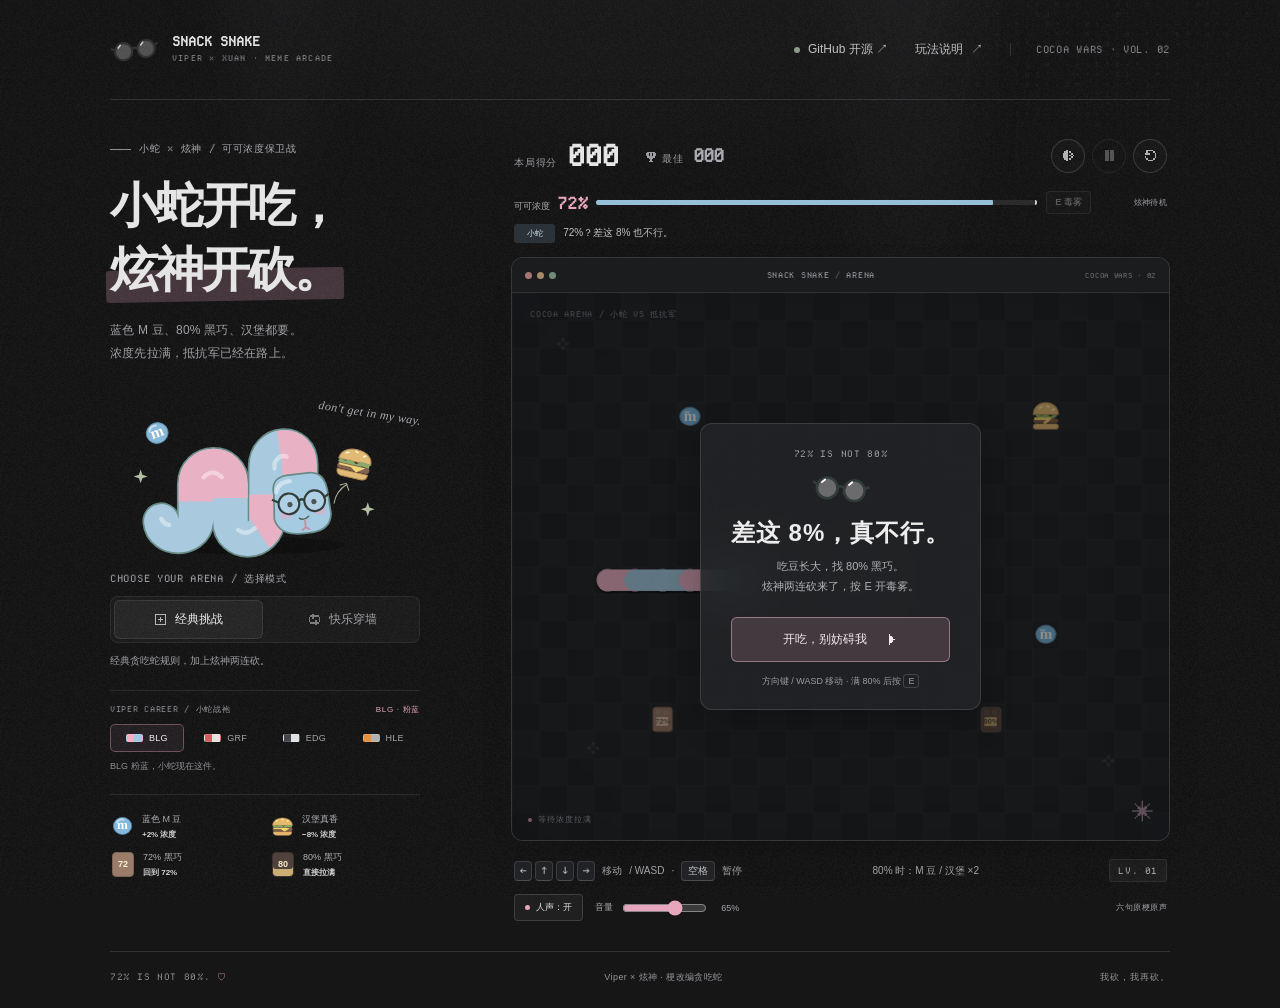
==== commit 39791f22: "Add Viper team palettes and dark textured game UI" ====
--- a/index.html
+++ b/index.html
@@ -3,7 +3,7 @@
 <head>
 <meta charset="UTF-8">
 <meta name="viewport" content="width=device-width,initial-scale=1,viewport-fit=cover">
-<meta name="theme-color" content="#f7f5ed">
+<meta name="theme-color" content="#161617">
 <meta name="description" content="Viper × 炫神梗改编贪吃蛇：蓝色M豆、72%与80%黑巧、汉堡、毒雾护盾和抵抗军两连砍。">
 <link rel="icon" type="image/svg+xml" href="./favicon.svg">
 <link rel="shortcut icon" href="./favicon.svg">
@@ -27,9 +27,58 @@
 .audio-controls{display:flex;align-items:center;gap:12px;margin:12px 3px 0;font-size:9px;color:#8a9382;min-height:25px}.voice-toggle{display:flex;align-items:center;gap:6px;white-space:nowrap;border:1px solid #d5ddca;background:transparent;padding:6px 10px;border-radius:6px;font-size:9px}.voice-toggle i{width:5px;height:5px;border-radius:50%;background:#b2b7a9}.voice-toggle[aria-pressed=true]{background:#e6eddf;color:#60794f}.voice-toggle[aria-pressed=true] i{background:#88a86c}.voice-toggle.speaking{border-color:#98b7ce;background:#e1edf2}.audio-controls label{display:flex;align-items:center;gap:7px}.audio-controls input{width:85px;accent-color:#8caa7d;cursor:pointer}.audio-controls output{width:26px;font:9px Arial,sans-serif}.voice-caption{margin-left:auto;min-width:0;overflow:hidden;text-overflow:ellipsis;white-space:nowrap;font-size:8px;letter-spacing:.5px}.voice-samples{border:0;border-top:1px solid var(--line);padding:17px 0 0;margin:18px 0}.voice-samples legend{font-size:11px;color:#687b5b;padding-right:9px}.voice-samples>div{display:grid;grid-template-columns:1fr 1fr;gap:7px}.voice-samples button{font-size:10px;text-align:left;background:#e9ede1;border:1px solid #d5ddca;border-radius:6px;padding:9px 8px;line-height:1.5}.voice-samples p{margin:10px 0;font-size:9px;line-height:1.8}.voice-samples a{color:#638ca3}.voice-samples button:before{content:'▷';margin-right:5px;color:#7b9370}input:focus-visible{outline:2px solid #528db2;outline-offset:3px}
 @media(min-width:781px){.play-panel{max-width:calc((100svh - 351px)*1.2)}}
 @media(max-width:780px){.audio-controls{gap:8px;margin-top:12px}.audio-controls input{width:74px}.voice-caption{font-size:7px}.voice-toggle{font-size:8px;padding:6px 8px}}
+
+@font-face{font-family:DepartureMono;src:url('[data-uri]') format('woff2');font-display:swap}
+:root{--paper:#161617;--ink:#e2e2e3;--muted:#96969a;--pink:#f1aec4;--blue:#9ec8e4;--green:#dbe8cf;--line:#ffffff20;--accent:#e7a6bd;--accent-2:#96bfd8;--board-bg:#191a1c;--board-alt:#1d1e20;--board-line:#ffffff09;--font-mono:'DepartureMono',monospace}
+body{isolation:isolate;background:var(--paper);color:var(--ink)}
+.ambient-lights{position:fixed;inset:0;z-index:0;overflow:hidden;pointer-events:none;background:radial-gradient(ellipse 54% 45% at 50% -12%,#ffffff0b,transparent 78%)}
+.ambient-lights:before,.ambient-lights:after{content:"";position:absolute;inset:-24%;pointer-events:none;filter:blur(30px)}
+.ambient-lights:before{background:radial-gradient(ellipse 110px 620px at 31% 0%,#d8d8dc12,transparent 78%),radial-gradient(ellipse 130px 700px at 64% 5%,#d5d5da10,transparent 80%);animation:light-drift 24s ease-in-out infinite alternate}
+.ambient-lights:after{background:radial-gradient(ellipse 600px 260px at 50% 0%,#ffffff09,transparent 78%);animation:light-breathe 12s ease-in-out infinite alternate}
+.glyph-field{position:fixed;inset:0;width:100%;height:100%;z-index:1;pointer-events:none;opacity:.74}
+.page-grain{position:fixed;inset:0;z-index:2;opacity:.15;pointer-events:none;background:url('[data-uri]') repeat;background-size:128px 128px}
+.shell{position:relative;z-index:3;max-width:1152px}
+.topbar,.footer{border-color:var(--line)}
+.brand-name{font-family:var(--font-mono);color:#e4e4e5;font-size:13px;letter-spacing:0}.brand-name span{font-size:8px;letter-spacing:1.2px;color:#929297}
+.brand-mark{opacity:.78}.brand-mark use{filter:grayscale(.8)}
+.top-right,.text-btn{color:#c2c2c5}.open-tag{color:#a5b5a3}.open-tag i,.status-dot{background:#8a9b89}.edition{color:#8d8d92;border-color:#ffffff20}
+.text-btn:hover,.meme-notes summary:hover{color:var(--accent)}
+h1{color:#e5e5e6}h1 .highlight:before{background:var(--accent);opacity:.23;transform:rotate(-1deg)}
+.eyebrow,.mode-label,.palette-heading,.edition,.score-label,.tiny-title,.board-top-note,.window-build,.footer .english{font-family:var(--font-mono);letter-spacing:.7px}
+.eyebrow,.mode-label{color:#aaaab0}.eyebrow:before{background:#8e8e93}.intro-copy,.mode-note{color:#a0a0a5}
+.mood{color:#aaaab1}.mascot>svg{filter:saturate(.88)}.mascot .mascot-outline{stroke:var(--mascot-outline)}.mascot .mascot-body{stroke:var(--mascot-body)}.mascot .mascot-accent{stroke:var(--mascot-accent)}.mascot .mascot-head{fill:var(--mascot-head);stroke:var(--mascot-outline)}
+.modes{background:#ffffff08;border:1px solid #ffffff12;border-radius:8px;padding:3px}.mode{border-radius:6px;color:#a4a4a8}.mode[aria-pressed=true]{color:#ededee;background:#ffffff0c;box-shadow:inset 0 0 0 1px #ffffff17}.mode svg{opacity:.72}
+.palette-box{margin-top:19px;padding-top:13px;border-top:1px solid #ffffff18}.palette-heading{display:flex;justify-content:space-between;align-items:center;gap:10px;font-size:8px;color:#98989d}.palette-current{color:var(--accent);font-family:var(--font)}
+.palette-options{display:flex;gap:5px;margin-top:9px}.palette-option{display:flex;align-items:center;justify-content:center;gap:6px;min-width:0;flex:1;padding:7px 4px;background:transparent;border:1px solid transparent;border-radius:5px;color:#a4a4a8;font-size:9px;letter-spacing:.2px}.palette-option:hover{background:#ffffff08}.palette-option[aria-pressed=true]{border-color:color-mix(in srgb,var(--accent) 38%,transparent);background:color-mix(in srgb,var(--accent) 8%,transparent);color:#eeeeef}.swatch{width:17px;height:8px;border-radius:2px;background:linear-gradient(90deg,#f1aec4 0 50%,#9ec8e4 50%);border:1px solid #ffffff20;flex-shrink:0}.swatch.griffin{background:linear-gradient(90deg,#d45c61 0 50%,#e9e3dd 50%)}.swatch.edg{background:linear-gradient(90deg,#40444b 0 50%,#e0e1e2 50%)}.swatch.hle{background:linear-gradient(90deg,#e19142 0 50%,#aeb3b4 50%)}.palette-note{font-size:9px;line-height:1.6;color:#8e8e93;margin:7px 0 0;min-height:14px}
+.snack-menu{border-color:#ffffff19}.menu-item{color:#b1b1b5}.menu-item strong{color:#d2d2d4}.cocoa-icon{filter:saturate(.85)}
+.score-number{font-family:var(--font-mono);color:#e5e5e6}.best-score{color:#aaaab0}.score-label{color:#9b9ba0}.record-icon{stroke:#a5a5aa}
+.icon-btn{border-color:#ffffff26;color:#cdcdcf;background:#ffffff04}.icon-btn:hover{background:#ffffff0c}.round-actions svg{opacity:.85}.pixel-icon{fill:currentColor;stroke:none;shape-rendering:crispEdges;flex-shrink:0}
+.meme-hud{margin-bottom:13px}.fuel-label{color:#b0b0b4}.fuel-label strong{font-family:var(--font-mono);color:var(--accent)}.fuel-track{height:5px;background:#ffffff18;border-radius:2px}.fuel-track span{background:var(--accent-2);border-radius:1px}.fuel-track.charged span{background:linear-gradient(90deg,var(--accent-2),var(--accent))}.fuel-track i{background:#d0d0d4}.power-btn{border:1px solid #ffffff25;border-radius:4px;background:#ffffff08;color:#c8c8ca}.power-btn:not(:disabled){background:color-mix(in srgb,var(--accent) 16%,#191a1c);border-color:color-mix(in srgb,var(--accent) 42%,transparent);color:#f1e9ec}.rival-status{color:#a0a0a5}.rival-status.danger{color:#e0a27f}.dialogue-row{color:#c1c1c4}.speaker{background:color-mix(in srgb,var(--accent-2) 15%,#191a1c);color:#c9dce6;border-radius:3px}.speaker.enemy{background:#d39a6d18;color:#e1bb9d}
+.board-frame{padding:0;background:#191a1c;border:1px solid #ffffff20;border-radius:12px;box-shadow:0 16px 42px -34px #000b;overflow:hidden}
+.board-window-bar{height:35px;display:flex;align-items:center;justify-content:space-between;gap:12px;padding:0 13px;border-bottom:1px solid #ffffff18;background:#1b1c1e;color:#aaaaaf;font:8px var(--font-mono);letter-spacing:.7px}
+.window-lights{display:flex;gap:5px}.window-lights i{display:block;width:7px;height:7px;border-radius:50%;background:#727276}.window-lights i:first-child{background:#a67473}.window-lights i:nth-child(2){background:#a58a65}.window-lights i:nth-child(3){background:#718c74}.board-window-bar>b,.board-window-bar b{color:#646469;font-weight:400}.window-build{font-size:7px;color:#77777c}
+.board{border:0;border-radius:0;background:var(--board-bg)}.board:after{inset:0;border-radius:0;box-shadow:inset 0 0 70px #0002}
+.overlay{background:#11121477}.start-card{background:#242528c9;border:1px solid #ffffff20;border-radius:12px;padding:24px 30px 21px;box-shadow:0 12px 34px #0003;backdrop-filter:blur(28px) saturate(112%);-webkit-backdrop-filter:blur(28px) saturate(112%);transform:none}.tiny-title{color:#a8a8ad}.overlay h2{color:#ededee;font-size:24px}.overlay-copy{color:#b3b3b7}.card-glasses{filter:grayscale(.15)}
+.primary-btn{border-color:color-mix(in srgb,var(--accent) 45%,#ffffff20);background:color-mix(in srgb,var(--accent) 16%,#242528);color:#f2e9ed;border-radius:6px;box-shadow:none}.primary-btn:hover{background:color-mix(in srgb,var(--accent) 23%,#242528);box-shadow:none;transform:translateY(-2px)}.start-hint{color:#9c9ca1}.start-hint kbd{border-color:#ffffff27}.board-top-note{color:#85858a}.corner-flower{color:color-mix(in srgb,var(--accent) 47%,#77777d)}.board-status{color:#a3a3a8}.board-status .status-dot{background:var(--accent)}
+.under-board{padding-top:18px}.control-hint,.under-note{color:#a4a4a8}.under-note em{color:var(--accent)}.keys kbd{font-family:var(--font-mono);color:#c5c5c8;background:#222326;border:1px solid #ffffff20;border-bottom-color:#ffffff31}.level-pill{font-family:var(--font-mono);border-radius:3px;background:#ffffff0a;color:#b4b4b8;border:1px solid #ffffff13}
+.audio-controls{color:#a7a7ac}.voice-toggle{border-color:#ffffff24;color:#c5c5c9;border-radius:4px}.voice-toggle[aria-pressed=true]{background:#ffffff0b;color:#e0e0e2}.voice-toggle i{background:#77777d}.voice-toggle[aria-pressed=true] i{background:var(--accent)}.voice-toggle.speaking{border-color:color-mix(in srgb,var(--accent-2) 55%,transparent);background:#ffffff0b}.audio-controls input{accent-color:var(--accent)}
+.footer{color:#96969b}.footer b{color:var(--accent)}
+.toast{background:#242528ed;border:1px solid #ffffff20;backdrop-filter:blur(18px);border-radius:6px}
+dialog{border:1px solid #ffffff21;background:#202124e8;color:#e2e2e4;border-radius:12px;box-shadow:0 18px 54px #0005;backdrop-filter:blur(30px) saturate(112%);-webkit-backdrop-filter:blur(30px) saturate(112%)}dialog::backdrop{background:#09090aa8;backdrop-filter:blur(6px)}dialog p,.rules span{color:#b0b0b5}.rules li,.voice-samples,.meme-notes{border-color:#ffffff1b}.meme-notes summary,.voice-samples legend{color:var(--accent)}.meme-notes a,.voice-samples a{color:var(--accent-2)}.voice-samples button{background:#ffffff08;border:1px solid #ffffff1b;color:#d0d0d2;border-radius:4px}.voice-samples button:before{color:var(--accent)}.dialog-top .icon-btn{border-radius:5px}
+.dpad button{background:#222326;border:1px solid #ffffff20;border-bottom:2px solid #ffffff30;border-radius:6px;color:#d1d1d4}.mobile-power{background:#ffffff0b!important;color:#ddd!important}.board-frame.powered{border-color:color-mix(in srgb,var(--accent) 55%,transparent);box-shadow:0 0 24px color-mix(in srgb,var(--accent) 15%,transparent)}.board-frame.under-attack{border-color:#d09a75}
+button:not(:disabled):hover{transition-duration:.18s}button:not(:disabled):active{transform:translateY(1px)}
+@keyframes light-drift{0%{transform:translate3d(-2%,0,0) rotate(-.5deg);opacity:.7}100%{transform:translate3d(3%,1%,0) rotate(.6deg);opacity:1}}
+@keyframes light-breathe{0%{transform:translate3d(-2%,-1%,0) scale(.97);opacity:.6}100%{transform:translate3d(2%,1%,0) scale(1.04);opacity:1}}
+@media(min-width:781px){.intro{padding-top:5px}.palette-box{max-width:340px}.palette-option{padding:8px 4px}.layout{grid-template-columns:minmax(280px,310px) minmax(0,1fr);gap:50px}h1{font-size:48px}.mascot{height:190px}}
+@media(max-width:780px){.glyph-field{opacity:.56}.ambient-lights:before{opacity:.65}.topbar{height:72px}.layout{padding-top:22px}.palette-box{margin-top:12px;padding-top:10px}.palette-options{max-width:360px}.palette-option{font-size:8px;padding:6px 2px}.palette-note{font-size:8px}.board-window-bar{height:29px;padding:0 10px;font-size:7px}.window-build{font-size:6px}.board-frame{border-radius:9px}.start-card{border-radius:9px;padding:16px 22px}.overlay h2{font-size:20px}.footer{border-color:#ffffff1c}}
+@media(max-width:390px){.palette-heading{font-size:7px}.palette-options{gap:2px}.palette-option{gap:4px}.swatch{width:13px;height:7px}.board-window-bar{height:27px}}
+@media(prefers-reduced-motion:reduce){.ambient-lights:before,.ambient-lights:after{animation:none!important}}
 </style>
 </head>
 <body>
+<div class="ambient-lights" aria-hidden="true"></div>
+<canvas class="glyph-field" id="glyphField" aria-hidden="true"></canvas>
+<div class="page-grain" aria-hidden="true"></div>
 <svg width="0" height="0" aria-hidden="true" style="position:absolute"><defs>
  <symbol id="glasses" viewBox="0 0 80 40"><g fill="#ffffff55" stroke="#303d3a" stroke-width="3.5"><circle cx="22" cy="21" r="14"/><circle cx="59" cy="21" r="14"/><path d="M36 19Q40 15 45 19M8 17L2 14M73 17L79 14" fill="none"/></g><path d="M14 14L18 10M51 14L55 10" stroke="white" stroke-width="2.5" stroke-linecap="round"/></symbol>
  <symbol id="candy" viewBox="0 0 44 44"><ellipse cx="22" cy="26" rx="17" ry="13" fill="#303d3a12"/><ellipse cx="22" cy="21" rx="16" ry="15" fill="#83b9de" stroke="#5c8faf" stroke-width="1.3"/><path d="M12 15Q16 8 24 10" fill="none" stroke="#fff8" stroke-width="3" stroke-linecap="round"/><text x="22" y="27" font-family="Georgia,serif" font-weight="bold" font-size="23" text-anchor="middle" fill="#fffdf4">m</text></symbol>
@@ -48,14 +97,14 @@
    <div class="mascot" aria-hidden="true">
     <span class="mood">don't get in my way.</span>
     <svg viewBox="0 0 370 220" role="img" aria-label="戴圆框眼镜的粉蓝相间小蛇">
-     <ellipse cx="170" cy="194" rx="107" ry="10" fill="#e5e8db"/>
+     <ellipse cx="170" cy="194" rx="107" ry="10" fill="#00000040"/>
      <g class="float-up">
-      <path d="M65 166C67 187 102 188 105 165L105 123C105 96 145 94 145 123V164C145 195 187 192 187 163V103C187 74 225 72 225 100V142" fill="none" stroke="#58796e" stroke-width="44" stroke-linecap="round"/>
-      <path d="M65 166C67 187 102 188 105 165L105 123C105 96 145 94 145 123V164C145 195 187 192 187 163V103C187 74 225 72 225 100V142" fill="none" stroke="#a4cce3" stroke-width="40" stroke-linecap="round"/>
-      <path d="M105 143V123C105 96 145 94 145 123V139M179 180Q188 174 187 157V135M202 81Q226 77 225 106V118" fill="none" stroke="#efb2c6" stroke-width="40"/>
+       <path class="mascot-outline" d="M65 166C67 187 102 188 105 165L105 123C105 96 145 94 145 123V164C145 195 187 192 187 163V103C187 74 225 72 225 100V142" fill="none" stroke="#58796e" stroke-width="44" stroke-linecap="round"/>
+       <path class="mascot-body" d="M65 166C67 187 102 188 105 165L105 123C105 96 145 94 145 123V164C145 195 187 192 187 163V103C187 74 225 72 225 100V142" fill="none" stroke="#a4cce3" stroke-width="40" stroke-linecap="round"/>
+       <path class="mascot-accent" d="M105 143V123C105 96 145 94 145 123V139M179 180Q188 174 187 157V135M202 81Q226 77 225 106V118" fill="none" stroke="#efb2c6" stroke-width="40"/>
       <path d="M65 163Q67 169 74 170M114 115Q124 104 135 115M154 176Q164 183 173 174M196 105V99Q201 88 210 91" fill="none" stroke="#fff6" stroke-width="5" stroke-linecap="round"/>
       <g transform="translate(190 119) rotate(-7 37 28)">
-       <path d="M7 12Q5-7 24-8H49Q67-8 69 13L70 42Q67 63 39 61Q8 62 4 41Z" fill="#a4cce3" stroke="#58796e" stroke-width="2"/>
+        <path class="mascot-head" d="M7 12Q5-7 24-8H49Q67-8 69 13L70 42Q67 63 39 61Q8 62 4 41Z" fill="#a4cce3" stroke="#58796e" stroke-width="2"/>
        <path d="M10 10Q13-1 27-1" fill="none" stroke="#fff7" stroke-width="5" stroke-linecap="round"/>
        <ellipse cx="18" cy="38" rx="7" ry="4" fill="#e9a8bf99"/><ellipse cx="58" cy="38" rx="7" ry="4" fill="#e9a8bf99"/>
        <circle cx="24" cy="26" r="3" fill="#303d3a"/><circle cx="52" cy="26" r="3" fill="#303d3a"/>
@@ -71,6 +120,16 @@
     <button class="mode" data-mode="classic" aria-pressed="true"><svg viewBox="0 0 20 20"><rect x="3" y="3" width="14" height="14" rx="3"/><path d="M7 10h6m-2-2 2 2-2 2"/></svg>经典挑战</button>
     <button class="mode" data-mode="wrap" aria-pressed="false"><svg viewBox="0 0 20 20"><path d="M3 7h10a4 4 0 0 1 0 8H7M6 4 3 7l3 3m4 2-3 3 3 3"/></svg>快乐穿墙</button>
    </div><p class="mode-note" id="modeNote">经典贪吃蛇规则，加上炫神两连砍。</p></div>
+   <div class="palette-box">
+    <div class="palette-heading"><span>VIPER CAREER / 小蛇战袍</span><span class="palette-current" id="paletteCurrent">BLG · 粉蓝</span></div>
+    <div class="palette-options" role="group" aria-label="选择小蛇配色">
+     <button class="palette-option" data-palette="blg" aria-pressed="true"><i class="swatch blg"></i><span>BLG</span></button>
+     <button class="palette-option" data-palette="griffin" aria-pressed="false"><i class="swatch griffin"></i><span>GRF</span></button>
+     <button class="palette-option" data-palette="edg" aria-pressed="false"><i class="swatch edg"></i><span>EDG</span></button>
+     <button class="palette-option" data-palette="hle" aria-pressed="false"><i class="swatch hle"></i><span>HLE</span></button>
+    </div>
+    <p class="palette-note" id="paletteNote">BLG 粉蓝，小蛇现在这件。</p>
+   </div>
    <div class="snack-menu meme-menu">
     <div class="menu-item"><svg aria-hidden="true"><use href="#candy"/></svg><span>蓝色 M 豆 <strong>+2% 浓度</strong></span></div>
     <div class="menu-item"><svg aria-hidden="true"><use href="#burger"/></svg><span>汉堡真香 <strong>−8% 浓度</strong></span></div>
@@ -86,7 +145,7 @@
     <div class="fuel-row"><span class="fuel-label">可可浓度 <strong id="purityValue">72%</strong></span><div class="fuel-track" id="purityTrack" role="progressbar" aria-label="可可浓度，80%可开启毒雾" aria-valuemin="0" aria-valuemax="80" aria-valuenow="72"><span id="purityFill"></span><i></i></div><button class="power-btn" id="powerBtn" disabled title="80%浓度时按 E：开启毒雾，挡住斧头">E 毒雾</button><span class="rival-status" id="rivalStatus">炫神待机</span></div>
     <div class="dialogue-row" aria-live="polite"><span class="speaker" id="speaker">小蛇</span><span id="dialogue">72%？差这 8% 也不行。</span></div>
    </div>
-   <div class="board-frame" id="boardFrame"><div class="board">
+    <div class="board-frame" id="boardFrame"><div class="board-window-bar"><span class="window-lights"><i></i><i></i><i></i></span><span>SNACK SNAKE <b>/</b> ARENA</span><span class="window-build">COCOA WARS · 02</span></div><div class="board">
     <canvas id="game" width="672" height="560" tabindex="0" aria-label="贪吃蛇游戏画布，用方向键或 WASD 移动，空格暂停。">你的浏览器需要支持 Canvas 才能游玩。</canvas>
     <div class="board-top-note">COCOA ARENA / 小蛇 VS 抵抗军</div><div class="board-status"><i class="status-dot"></i><span id="gameStatus">等待浓度拉满</span></div><div class="corner-flower" aria-hidden="true">✳</div>
     <div class="overlay" id="overlay"><div class="start-card"><div class="tiny-title" id="cardEyebrow">72% IS NOT 80%</div><svg class="card-glasses" aria-hidden="true"><use href="#glasses"/></svg><h2 id="cardTitle">差这 8%，真不行。</h2><p class="overlay-copy" id="cardCopy">吃豆长大，找 80% 黑巧。<br>炫神两连砍来了，按 E 开毒雾。</p><button class="primary-btn" id="startBtn"><span id="startLabel">开吃</span><svg class="fill" viewBox="0 0 16 16" aria-hidden="true"><path d="m5 2 8 6-8 6Z"/></svg></button><p class="start-hint" id="startHint">也可以按 <kbd>空格</kbd> 开始 · 方向键 / WASD 移动</p></div></div>
@@ -98,7 +157,7 @@
  </main>
  <footer class="footer"><span class="english">72% IS NOT 80%. <b>♡</b></span><span>Viper × 炫神 · 梗改编贪吃蛇</span><span class="english">我砍，我再砍。</span></footer>
 </div>
-<dialog id="helpDialog" aria-labelledby="helpTitle"><div class="dialog-top"><h2 id="helpTitle">小蛇 × 炫神：开吃指南</h2><button class="icon-btn" id="closeHelp" aria-label="关闭玩法说明">×</button></div><p>核心还是贪吃蛇：吃东西长大，方向键转弯，避开墙和自己。小蛇攒浓度开毒雾；炫神会先标出一横一竖，再连砍两次。</p><ul class="rules"><li>方向键 / WASD<span>控制方向</span></li><li>空格 / P<span>暂停、继续</span></li><li>R<span>重新开始</span></li><li>蓝色 M 豆<span>+10 分、+2% 浓度</span></li><li>72% / 80% 黑巧<span>+10 / +20 分，设为该浓度</span></li><li>汉堡<span>+30 分，浓度减 8%</span></li><li>满 80% 的下一口<span>M 豆、汉堡分数翻倍</span></li><li>E / 点击毒雾<span>消耗 8% 浓度，挡斧头约 4 秒</span></li><li>炫神两连砍<span>橙线预告；只判定蛇头</span></li><li>蛇头挨砍<span>扣最多 20 分、掉最多 3 节尾巴</span></li><li>经典挑战<span>碰墙或咬到自己会结束</span></li><li>快乐穿墙<span>穿过边界，仍要避开自己</span></li></ul><p class="small-copy">挨砍还会掉 8% 浓度，最短保留 3 节。毒雾只挡斧头，不能免除撞墙或撞自己的惩罚。手机支持滑动和方向键；每吃 4 份食物会稍微加速。</p><fieldset class="voice-samples"><legend>原声试听 · 点一句，听一句</legend><div><button data-voice="interfere">不要妨碍我</button><button data-voice="poison">我的毒没有解药</button><button data-voice="protect">我不是为了抵抗…</button><button data-voice="kenchana">肯恰那</button><button data-voice="cut">我砍！</button><button data-voice="cutAgain">我再砍！</button></div><p>吃到满浓度、释放毒雾和炫神出招时，会自动触发相应台词。音效与人声默认开启，各自可以单独关闭。第一次点“开吃”后浏览器才允许播放声音。<br>原声剪自你选的<a href="https://www.bilibili.com/video/BV18YbV6FECh/" target="_blank" rel="noopener noreferrer">「茉子不是茉」混剪 ↗</a>，保留片段中的背景音。</p></fieldset><details class="meme-notes"><summary>梗从哪来：为什么这两边会对上？</summary><p>蛇方对应 Viper：巧克力与蓝色 M 豆、汉堡反差，以及借《无畏契约》同名角色薇蝮语音拼接的“我的毒没有解药”“不要妨碍我”。炫神一方在二创里是抵抗军，用“保护大家”和“我砍，我再砍”回应；“肯恰那”是这套混剪的蛇方洗脑段落。</p><p>游戏机制和对白组合为夸张改编，角色语音、二创台词不等于选手原话。</p><a href="https://www.bilibili.com/video/BV18YbV6FECh/" target="_blank" rel="noopener noreferrer">双方对白的二创出处 ↗</a><a href="https://www.bilibili.com/video/BV1Lh411577B/" target="_blank" rel="noopener noreferrer">薇蝮角色语音 ↗</a><a href="https://weibo.com/5794519372/5066950486790195" target="_blank" rel="noopener noreferrer">80% 巧克力梗的当时报道 ↗</a></details><button class="primary-btn" id="gotIt">知道了，去开饭</button></dialog>
+<dialog id="helpDialog" aria-labelledby="helpTitle"><div class="dialog-top"><h2 id="helpTitle">小蛇 × 炫神：开吃指南</h2><button class="icon-btn" id="closeHelp" aria-label="关闭玩法说明">×</button></div><p>核心还是贪吃蛇：吃东西长大，方向键转弯，避开墙和自己。小蛇攒浓度开毒雾；炫神会先标出一横一竖，再连砍两次。</p><ul class="rules"><li>方向键 / WASD<span>控制方向</span></li><li>空格 / P<span>暂停、继续</span></li><li>R<span>重新开始</span></li><li>蓝色 M 豆<span>+10 分、+2% 浓度</span></li><li>72% / 80% 黑巧<span>+10 / +20 分，设为该浓度</span></li><li>汉堡<span>+30 分，浓度减 8%</span></li><li>满 80% 的下一口<span>M 豆、汉堡分数翻倍</span></li><li>E / 点击毒雾<span>消耗 8% 浓度，挡斧头约 4 秒</span></li><li>炫神两连砍<span>橙线预告；只判定蛇头</span></li><li>蛇头挨砍<span>扣最多 20 分、掉最多 3 节尾巴</span></li><li>经典挑战<span>碰墙或咬到自己会结束</span></li><li>快乐穿墙<span>穿过边界，仍要避开自己</span></li></ul><p class="small-copy">挨砍还会掉 8% 浓度，最短保留 3 节。毒雾只挡斧头，不能免除撞墙或撞自己的惩罚。手机支持滑动和方向键；每吃 4 份食物会稍微加速。</p><fieldset class="voice-samples"><legend>原声试听 · 点一句，听一句</legend><div><button data-voice="interfere">不要妨碍我</button><button data-voice="poison">我的毒没有解药</button><button data-voice="protect">我不是为了抵抗…</button><button data-voice="kenchana">肯恰那</button><button data-voice="cut">我砍！</button><button data-voice="cutAgain">我再砍！</button></div><p>吃到满浓度、释放毒雾和炫神出招时，会自动触发相应台词。音效与人声默认开启，各自可以单独关闭。第一次点“开吃”后浏览器才允许播放声音。<br>原声剪自你选的<a href="https://www.bilibili.com/video/BV18YbV6FECh/" target="_blank" rel="noopener noreferrer">「茉子不是茉」混剪 ↗</a>，保留片段中的背景音。</p></fieldset><details class="meme-notes"><summary>梗从哪来：为什么这两边会对上？</summary><p>蛇方对应 Viper：巧克力与蓝色 M 豆、汉堡反差，以及借《无畏契约》同名角色薇蝮语音拼接的“我的毒没有解药”“不要妨碍我”。炫神一方在二创里是抵抗军，用“保护大家”和“我砍，我再砍”回应；“肯恰那”是这套混剪的蛇方洗脑段落。</p><p>游戏机制和对白组合为夸张改编，角色语音、二创台词不等于选手原话。</p><p>小蛇的战袍按 Viper 的队伍经历换色：BLG 粉蓝、Griffin 红白、EDG 黑白、HLE 橙灰。Griffin 是他崭露头角的队伍，EDG 是 2021 世界赛夺冠的那一站，HLE 也有他的两段经历。切颜色随时都行，不影响分数和进度。</p><a href="https://www.bilibili.com/video/BV18YbV6FECh/" target="_blank" rel="noopener noreferrer">双方对白的二创出处 ↗</a><a href="https://www.bilibili.com/video/BV1Lh411577B/" target="_blank" rel="noopener noreferrer">薇蝮角色语音 ↗</a><a href="https://weibo.com/5794519372/5066950486790195" target="_blank" rel="noopener noreferrer">80% 巧克力梗的当时报道 ↗</a></details><button class="primary-btn" id="gotIt">知道了，去开饭</button></dialog>
 <div id="toast" class="toast" role="status" aria-live="polite"></div><div id="announcement" role="status" aria-live="polite" style="position:absolute;width:1px;height:1px;overflow:hidden;clip-path:inset(50%)"></div>
 <audio id="voicePlayer" preload="auto" hidden></audio>
 <script>
@@ -283,17 +342,66 @@
 <script>
 'use strict';
 const $ = id => document.getElementById(id);
+// Small 7×7 icons follow the reference site's PixelIcon grid.
+const pixelShapes={
+ sound:['0010000','0110100','1110010','1110101','1110010','0110100','0010000'],
+ muted:['0010000','0110101','1110010','1110000','1110010','0110101','0010000'],
+ play:['0100000','0110000','0111000','0111100','0111000','0110000','0100000'],
+ pause:['0110110','0110110','0110110','0110110','0110110','0110110','0110110'],
+ restart:['0111100','0100010','1110001','0000001','1000001','0100010','0011100'],
+ arena:['1111111','1000001','1001001','1011101','1001001','1000001','1111111'],
+ wrap:['0010000','0111110','1010001','1000001','1000101','0111110','0000100'],
+ trophy:['0111110','1101011','1101011','0111110','0011100','0001000','0011100']
+};
+function pixelIcon(name,id=''){return `<svg class="pixel-icon" ${id?`id="${id}"`:''} viewBox="0 0 9 9" aria-hidden="true" shape-rendering="crispEdges">${pixelShapes[name].flatMap((row,y)=>[...row].map((v,x)=>v==='1'?`<rect x="${x+1}" y="${y+1}" width="1" height="1"/>`:'')).join('')}</svg>`}
+$('restartBtn').innerHTML=pixelIcon('restart');
+$('startBtn').querySelector('svg').outerHTML=pixelIcon('play');
+document.querySelector('[data-mode="classic"] svg').outerHTML=pixelIcon('arena');
+document.querySelector('[data-mode="wrap"] svg').outerHTML=pixelIcon('wrap');
+document.querySelector('.record-icon').outerHTML=pixelIcon('trophy').replace('pixel-icon','pixel-icon record-icon');
 const canvas=$('game'),ctx=canvas.getContext('2d'),COLS=24,ROWS=20,CELL=28,W=672,H=560;
+const palettes={
+ blg:{name:'BLG · 粉蓝',note:'BLG 粉蓝，小蛇现在这件。',accent:'#e7a6bd',accent2:'#96bfd8',bodyA:'#efb0c5',bodyB:'#a5cbe1',head:'#a0cce5',stroke:'#648c89',board:'#191a1c',boardAlt:'#1d1e20',shield:'#a8c69e'},
+ griffin:{name:'Griffin · 红白',note:'Griffin 红白，梦开始的地方。',accent:'#df7b7d',accent2:'#e9e3dd',bodyA:'#d96167',bodyB:'#e9e3dd',head:'#eee5df',stroke:'#a65c5e',board:'#1c191a',boardAlt:'#231e20',shield:'#d2aaa6'},
+ edg:{name:'EDG · 黑白',note:'EDG 黑白，2021 那座冠军还记得吧。',accent:'#dedfe1',accent2:'#969ba3',bodyA:'#555b64',bodyB:'#e0e1e2',head:'#e0e1e2',stroke:'#8e949c',board:'#191a1c',boardAlt:'#202124',shield:'#bbc0c8'},
+ hle:{name:'HLE · 橙灰',note:'HLE：橙色配上两档灰，来自队徽里的橙灰识别色。',accent:'#e19a4e',accent2:'#b5b9bb',bodyA:'#df9748',bodyB:'#aeb4b7',head:'#e3a35d',stroke:'#806144',board:'#1d1b19',boardAlt:'#24211e',shield:'#c7a06f'}
+};
+let activePalette=palettes.blg;
 const e=new SnackEngine(), reducedMotion=matchMedia('(prefers-reduced-motion: reduce)').matches;
 let accumulator=0,lastTime=0,particles=[],floats=[],sound=true,audio,toastTimer,shakeTimer,touchStart=null,helpWasRunning=false,recordAtStart=0;
 const store={get(key){try{return Math.max(0,Number(localStorage.getItem('snacksnake.v2.'+key))||0)}catch{return 0}},set(key,value){try{localStorage.setItem('snacksnake.v2.'+key,String(value))}catch{}}};
 let best={classic:store.get('classic'),wrap:store.get('wrap')};
+function applyPalette(name,showToast=false){
+ const key=palettes[name]?name:'blg';activePalette=palettes[key];const root=document.documentElement;
+ root.dataset.palette=key;root.style.setProperty('--accent',activePalette.accent);root.style.setProperty('--accent-2',activePalette.accent2);root.style.setProperty('--board-bg',activePalette.board);root.style.setProperty('--board-alt',activePalette.boardAlt);root.style.setProperty('--mascot-outline',activePalette.stroke);root.style.setProperty('--mascot-body',activePalette.bodyB);root.style.setProperty('--mascot-accent',activePalette.bodyA);root.style.setProperty('--mascot-head',activePalette.head);
+ document.querySelectorAll('.palette-option[data-palette]').forEach(button=>button.setAttribute('aria-pressed',String(button.dataset.palette===key)));
+ $('paletteCurrent').textContent=activePalette.name;$('paletteNote').textContent=activePalette.note;
+ try{localStorage.setItem('snacksnake.palette',key)}catch{}
+ if(showToast)toast('换上 '+activePalette.name+' 配色。');
+}
+let savedPalette='blg';try{savedPalette=localStorage.getItem('snacksnake.palette')||'blg'}catch{}applyPalette(savedPalette);
 function fitCanvas(){const dpr=Math.min(window.devicePixelRatio||1,2);canvas.width=W*dpr;canvas.height=H*dpr;ctx.setTransform(dpr,0,0,dpr,0,0)}
 fitCanvas();window.addEventListener('resize',fitCanvas);
+const glyphCanvas=$('glyphField'),glyphCtx=glyphCanvas.getContext('2d'),glyphAlphabet='01+−*:.';
+let glyphCols=0,glyphRows=0,glyphSize=10,glyphs=[],glyphPointer={x:-9999,y:-9999},glyphFrame=0;
+function hexRgb(hex){const n=parseInt(hex.slice(1),16);return[(n>>16)&255,(n>>8)&255,n&255]}
+function drawGlyphField(){
+ const w=innerWidth,h=innerHeight,accent=hexRgb(activePalette.accent),accent2=hexRgb(activePalette.accent2);glyphCtx.clearRect(0,0,w,h);glyphCtx.font=`${innerWidth<780?10:7}px DepartureMono,monospace`;glyphCtx.textBaseline='middle';
+ for(let row=0;row<glyphRows;row++)for(let col=0;col<glyphCols;col++){
+  const x=col*glyphSize+glyphSize/2,y=row*glyphSize+glyphSize/2,dx=(x-w*.86)/(w*.2),dy=(y-h*.04)/(h*.2),sun=Math.max(0,1-Math.sqrt(dx*dx+dy*dy));
+  const mx=(x-glyphPointer.x)/175,my=(y-glyphPointer.y)/175,mouse=Math.max(0,1-Math.sqrt(mx*mx+my*my));
+  const glow=Math.min(.48,.025+sun*.12+mouse*.28),rgb=mouse>.12||sun>.72?(mouse>sun?accent:accent2):[196,197,200];
+  glyphCtx.fillStyle=`rgba(${rgb[0]},${rgb[1]},${rgb[2]},${glow})`;glyphCtx.fillText(glyphs[row*glyphCols+col],x,y);
+ }
+}
+function resizeGlyphField(){const dpr=Math.min(devicePixelRatio||1,2);glyphSize=innerWidth<780?14:10;glyphCols=Math.ceil(innerWidth/glyphSize);glyphRows=Math.ceil(innerHeight/glyphSize);glyphCanvas.width=Math.ceil(innerWidth*dpr);glyphCanvas.height=Math.ceil(innerHeight*dpr);glyphCtx.setTransform(dpr,0,0,dpr,0,0);glyphs=Array.from({length:glyphCols*glyphRows},()=>glyphAlphabet[Math.floor(Math.random()*glyphAlphabet.length)]);drawGlyphField()}
+function breatheGlyphs(){for(let i=0;i<7;i++){const n=Math.floor(Math.random()*glyphs.length);glyphs[n]=glyphAlphabet[Math.floor(Math.random()*glyphAlphabet.length)]}drawGlyphField()}
+resizeGlyphField();window.addEventListener('resize',resizeGlyphField);window.addEventListener('pointermove',event=>{glyphPointer={x:event.clientX,y:event.clientY};cancelAnimationFrame(glyphFrame);glyphFrame=requestAnimationFrame(drawGlyphField)},{passive:true});
+if(!reducedMotion)setInterval(breatheGlyphs,150);
 function toast(message){$('toast').textContent=message;$('toast').classList.add('show');clearTimeout(toastTimer);toastTimer=setTimeout(()=>$('toast').classList.remove('show'),2300)}
 function audioReady(){try{audio??=new(window.AudioContext||window.webkitAudioContext)();if(audio.state==='suspended')audio.resume().catch(()=>{});}catch{sound=false;syncSound()}}
 function beep(freq,duration=.08,delay=0,volume=.045,type='sine'){if(!sound||!audio)return;try{const t=audio.currentTime+delay,osc=audio.createOscillator(),gain=audio.createGain();osc.type=type;osc.frequency.setValueAtTime(freq,t);gain.gain.setValueAtTime(0,t);gain.gain.linearRampToValueAtTime(volume,t+.008);gain.gain.exponentialRampToValueAtTime(.001,t+duration);osc.connect(gain);gain.connect(audio.destination);osc.start(t);osc.stop(t+duration+.02)}catch{}}
-function syncSound(){$('soundBtn').setAttribute('aria-pressed',String(sound));$('soundBtn').setAttribute('aria-label',sound?'关闭音效':'开启音效');$('soundBtn').title=sound?'关闭音效':'开启音效';$('soundIcon').innerHTML=sound?'<path d="m9 4-4 3H2v6h3l4 3ZM13 7a5 5 0 0 1 0 6m2-9a9 9 0 0 1 0 12"/>':'<path d="m9 4-4 3H2v6h3l4 3ZM13 7l5 6m0-6-5 6"/>'}
+function syncSound(){$('soundBtn').setAttribute('aria-pressed',String(sound));$('soundBtn').setAttribute('aria-label',sound?'关闭音效':'开启音效');$('soundBtn').title=sound?'关闭音效':'开启音效';$('soundBtn').innerHTML=pixelIcon(sound?'sound':'muted','soundIcon')}
 const voiceClips={"interfere":{"label":"不要妨碍我","start":0,"end":3.28,"source":"https://www.bilibili.com/video/BV18YbV6FECh/","type":"original","src":"[data-uri]"},"protect":{"label":"我不是为了抵抗，我是为了保护大家","start":3.24,"end":6.62,"source":"https://www.bilibili.com/video/BV18YbV6FECh/","type":"original","note":"尾部仅保留“大家”的短余音，已移除下一句“我的毒”起音","src":"[data-uri]"},"poison":{"label":"我的毒没有解药","start":6.5,"end":9.82,"source":"https://www.bilibili.com/video/BV18YbV6FECh/","type":"original","note":"延长台词尾部并提亮人声；消除突然截断","src":"[data-uri]"},"kenchana":{"label":"肯恰那","start":9.4,"end":10.7,"source":"https://www.bilibili.com/video/BV18YbV6FECh/","type":"original","src":"[data-uri]"},"cut":{"label":"我砍","start":10.72,"end":12.36,"source":"https://www.bilibili.com/video/BV18YbV6FECh/","type":"original","src":"[data-uri]"},"cutAgain":{"label":"我再砍","start":12.75,"end":14.55,"source":"https://www.bilibili.com/video/BV18YbV6FECh/","type":"original","src":"[data-uri]"}};
 const voice=new VoiceDirector($('voicePlayer'),voiceClips,{onChange:syncVoice,onError:()=>toast('人声未能播放，请再点一次人声开关。')});
 voice.setEnabled(true);
@@ -308,7 +416,7 @@
 function speak(key,options){voice.play(key,options)}
 function updateUI(){
  $('score').textContent=String(e.score).padStart(3,'0');$('best').textContent=String(best[e.mode]).padStart(3,'0');$('level').textContent='LV. '+String(e.level).padStart(2,'0');
- $('pauseBtn').disabled=!['running','paused'].includes(e.status);$('pauseBtn').setAttribute('aria-label',e.status==='paused'?'继续':'暂停');$('pauseBtn').innerHTML=e.status==='paused'?'<svg class="fill" viewBox="0 0 20 20"><path d="m6 4 10 6-10 6Z"/></svg>':'<svg viewBox="0 0 20 20"><path d="M7 5v10m6-10v10"/></svg>';
+ $('pauseBtn').disabled=!['running','paused'].includes(e.status);$('pauseBtn').setAttribute('aria-label',e.status==='paused'?'继续':'暂停');$('pauseBtn').innerHTML=pixelIcon(e.status==='paused'?'play':'pause');
  $('gameStatus').textContent=({ready:'等待浓度拉满',running:e.shield?'不要妨碍我 · 毒雾中':e.mode==='wrap'?'穿墙找黑巧':'浓度保卫战',paused:'肯恰那，休息一下',over:'再来一颗 80%',won:'全场可可，全部拿下'})[e.status];
  $('snackCount').textContent=e.totalFood?`M 豆 ${e.candies} · 黑巧 ${e.cocoa72+e.cocoa80} · 汉堡 ${e.burgers}`:'80% 时：M 豆 / 汉堡 ×2';
  $('purityValue').textContent=e.concentration+'%';$('purityFill').style.width=(e.concentration/80*100)+'%';$('purityTrack').setAttribute('aria-valuenow',String(e.concentration));$('purityTrack').classList.toggle('charged',e.concentration>=80);
@@ -351,27 +459,27 @@
   else{ctx.fillRect(pos-CELL/2,0,CELL,H);path([[pos,0],[pos,H]],cut?'#b77b58':'#bea07c',cut?3:1.2);drawAxe(pos,cut?(t%350)/350*H:24,Math.PI/4)}ctx.restore();
  }
 }
-function drawHead(x,y,angle,t){ctx.save();ctx.translate(x,y);ctx.rotate(angle);const chomp=Math.sin(t/100)*.03;ctx.scale(1+chomp,1-chomp);ellipse(-1,4,15,11,'#64815f1a');rect(-15,-15,30,30,12,'#a0cce5','#648c89',1.1);
+function drawHead(x,y,angle,t){ctx.save();ctx.translate(x,y);ctx.rotate(angle);const chomp=Math.sin(t/100)*.03;ctx.scale(1+chomp,1-chomp);ellipse(-1,4,15,11,'#0005');rect(-15,-15,30,30,12,activePalette.head,activePalette.stroke,1.1);
  ellipse(6,-11,3.5,1.7,'#f1a7bf99');ellipse(6,11,3.5,1.7,'#f1a7bf99');ctx.fillStyle='#2f4240';ellipse(5,-7,1.7,1.9,'#2f4240');ellipse(5,7,1.7,1.9,'#2f4240');ctx.strokeStyle='#303d3a';ctx.lineWidth=1.6;ctx.fillStyle='#fff2';for(const cy of [-7,7]){ctx.beginPath();ctx.arc(5,cy,6.5,0,Math.PI*2);ctx.fill();ctx.stroke()}path([[4,-.5],[4,.5]],'#303d3a',1.6);path([[2,-13],[-3,-15]],'#303d3a',1.4);path([[2,13],[-3,15]],'#303d3a',1.4);path([[2,-10],[3,-11]],'#fff9',1.1);path([[2,4],[3,3]],'#fff9',1.1);if(e.status!=='over'&&Math.sin(t/350)>.8)path([[15,0],[20,0],[23,-2],[20,0],[23,2]],'#d883a2',1.5);ctx.restore()}
 function interpolated(i,alpha){const now=e.snake[i],prev=e.previous[Math.min(i,e.previous.length-1)]||now;if(Math.abs(now.x-prev.x)>1||Math.abs(now.y-prev.y)>1)return{x:(now.x+.5)*CELL,y:(now.y+.5)*CELL};return{x:(prev.x+(now.x-prev.x)*alpha+.5)*CELL,y:(prev.y+(now.y-prev.y)*alpha+.5)*CELL}}
-function draw(t,dt){ctx.clearRect(0,0,W,H);ctx.fillStyle='#f2f4e7';ctx.fillRect(0,0,W,H);ctx.fillStyle='#e8eedc';for(let y=0;y<ROWS;y++)for(let x=0;x<COLS;x++)if((x+y)%2===0)ctx.fillRect(x*CELL,y*CELL,CELL,CELL);
+function draw(t,dt){ctx.clearRect(0,0,W,H);ctx.fillStyle=activePalette.board;ctx.fillRect(0,0,W,H);ctx.fillStyle=activePalette.boardAlt;for(let y=0;y<ROWS;y++)for(let x=0;x<COLS;x++)if((x+y)%2===0)ctx.fillRect(x*CELL,y*CELL,CELL,CELL);ctx.strokeStyle='#ffffff06';ctx.lineWidth=1;ctx.beginPath();for(let x=0;x<=COLS;x++){ctx.moveTo(x*CELL+.5,0);ctx.lineTo(x*CELL+.5,H)}for(let y=0;y<=ROWS;y++){ctx.moveTo(0,y*CELL+.5);ctx.lineTo(W,y*CELL+.5)}ctx.stroke();
  // Small flowers belong to the garden, outside the visual focus of play.
- for(const [x,y] of [[52,52],[610,479],[83,466]]){ctx.save();ctx.translate(x,y);ctx.fillStyle='#c8d3b4';for(let j=0;j<4;j++){ctx.rotate(Math.PI/2);ellipse(0,4,1.8,2.6,'#c8d3b4')}ellipse(0,0,1.3,1.3,'#f3f4e6');ctx.restore()}
+ for(const [x,y] of [[52,52],[610,479],[83,466]]){ctx.save();ctx.translate(x,y);ctx.fillStyle='#ffffff18';for(let j=0;j<4;j++){ctx.rotate(Math.PI/2);ellipse(0,4,1.8,2.6,'#ffffff18')}ellipse(0,0,1.3,1.3,activePalette.board);ctx.restore()}
  drawRival(t);
  for(const f of e.food){const bob=reducedMotion?0:Math.sin(t/400+f.x)*2.3;const x=(f.x+.5)*CELL,y=(f.y+.5)*CELL+bob;if(f.type==='burger')drawBurger(x,y,1.08);else if(f.type==='chocolate')drawChocolate(x,y,f.purity);else drawCandy(x,y,f.color,1.02)}
  const alpha=e.status==='running'?Math.min(1,accumulator/e.interval):1,points=e.snake.map((_,i)=>interpolated(i,alpha));
- if(e.shield&&points[0]){const p=points[0],g=ctx.createRadialGradient(p.x,p.y,5,p.x,p.y,88);g.addColorStop(0,'#9ebf7e66');g.addColorStop(1,'#9ebf7e00');ctx.fillStyle=g;ctx.fillRect(p.x-88,p.y-88,176,176);ctx.beginPath();ctx.arc(p.x,p.y,30+(reducedMotion?0:Math.sin(t/160)*2),0,Math.PI*2);ctx.strokeStyle='#8eaf6e88';ctx.lineWidth=1.7;ctx.stroke()}
- for(let i=points.length-1;i>=0;i--){const p=points[i],next=points[i+1];if(next&&Math.abs(next.x-p.x)<CELL*1.6&&Math.abs(next.y-p.y)<CELL*1.6)path([[next.x,next.y+2],[p.x,p.y+2]],'#71856822',23);ellipse(p.x,p.y+2,12,12,'#71856818')}
- for(let i=points.length-1;i>=1;i--){const p=points[i],next=points[i+1],color=i%4<2?'#efb0c5':'#a5cbe1';if(next&&Math.abs(next.x-p.x)<CELL*1.6&&Math.abs(next.y-p.y)<CELL*1.6)path([[next.x,next.y],[p.x,p.y]],color,22);ellipse(p.x,p.y,11.5,11.5,color);if(i%2===1)ellipse(p.x-2,p.y-4,4.2,1.7,'#fff5')}
- if(points[0]){const angles={right:0,down:Math.PI/2,left:Math.PI,up:-Math.PI/2};if(points[1]&&Math.abs(points[0].x-points[1].x)<CELL*1.6&&Math.abs(points[0].y-points[1].y)<CELL*1.6)path([[points[1].x,points[1].y],[points[0].x,points[0].y]],'#a5cbe1',22);drawHead(points[0].x,points[0].y,angles[e.direction],t)}
+ if(e.shield&&points[0]){const p=points[0],rgb=hexRgb(activePalette.shield),g=ctx.createRadialGradient(p.x,p.y,5,p.x,p.y,88);g.addColorStop(0,`rgba(${rgb.join(',')},.34)`);g.addColorStop(1,`rgba(${rgb.join(',')},0)`);ctx.fillStyle=g;ctx.fillRect(p.x-88,p.y-88,176,176);ctx.beginPath();ctx.arc(p.x,p.y,30+(reducedMotion?0:Math.sin(t/160)*2),0,Math.PI*2);ctx.strokeStyle=`rgba(${rgb.join(',')},.68)`;ctx.lineWidth=1.7;ctx.stroke()}
+ for(let i=points.length-1;i>=0;i--){const p=points[i],next=points[i+1];if(next&&Math.abs(next.x-p.x)<CELL*1.6&&Math.abs(next.y-p.y)<CELL*1.6)path([[next.x,next.y+2],[p.x,p.y+2]],'#0006',23);ellipse(p.x,p.y+2,12,12,'#0005')}
+ for(let i=points.length-1;i>=1;i--){const p=points[i],next=points[i+1],color=i%4<2?activePalette.bodyA:activePalette.bodyB;if(next&&Math.abs(next.x-p.x)<CELL*1.6&&Math.abs(next.y-p.y)<CELL*1.6)path([[next.x,next.y],[p.x,p.y]],color,22);ellipse(p.x,p.y,11.5,11.5,color);if(i%2===1)ellipse(p.x-2,p.y-4,4.2,1.7,'#ffffff88')}
+ if(points[0]){const angles={right:0,down:Math.PI/2,left:Math.PI,up:-Math.PI/2};if(points[1]&&Math.abs(points[0].x-points[1].x)<CELL*1.6&&Math.abs(points[0].y-points[1].y)<CELL*1.6)path([[points[1].x,points[1].y],[points[0].x,points[0].y]],activePalette.bodyB,22);drawHead(points[0].x,points[0].y,angles[e.direction],t)}
  for(const p of particles){p.life-=dt;p.x+=p.vx*dt/1000;p.y+=p.vy*dt/1000;p.vy+=95*dt/1000;ctx.globalAlpha=Math.max(0,p.life/600);ellipse(p.x,p.y,p.size,p.size,p.color)}ctx.globalAlpha=1;particles=particles.filter(p=>p.life>0);
- for(const f of floats){f.life-=dt;f.y-=dt*.035;ctx.globalAlpha=Math.min(1,Math.max(0,f.life/250));ctx.fillStyle='#526b49';ctx.font='bold 17px Arial,sans-serif';ctx.textAlign='center';ctx.fillText(f.text,f.x,f.y)}ctx.globalAlpha=1;floats=floats.filter(f=>f.life>0);
+ for(const f of floats){f.life-=dt;f.y-=dt*.035;ctx.globalAlpha=Math.min(1,Math.max(0,f.life/250));ctx.fillStyle=activePalette.accent;ctx.font='bold 17px DepartureMono,Arial,sans-serif';ctx.textAlign='center';ctx.fillText(f.text,f.x,f.y)}ctx.globalAlpha=1;floats=floats.filter(f=>f.life>0);
 }
 function onEvent(event){
  if(!event)return;
  if(event.type==='eat'){
   const f=event.food,x=(f.x+.5)*CELL,y=(f.y+.5)*CELL;
-  if(!reducedMotion){for(let i=0;i<12;i++)particles.push({x,y,vx:(Math.random()-.5)*135,vy:(Math.random()-.75)*130,life:600,size:2+Math.random()*2,color:['#ecabc3','#9fc8e2','#cfb86e','#a4b787'][i%4]});floats.push({x,y:y-12,life:850,text:'+'+event.points+(event.multiplier===2?' ×2':'')})}
+  if(!reducedMotion){for(let i=0;i<12;i++)particles.push({x,y,vx:(Math.random()-.5)*135,vy:(Math.random()-.75)*130,life:600,size:2+Math.random()*2,color:[activePalette.bodyA,activePalette.bodyB,'#cfb86e',activePalette.shield][i%4]});floats.push({x,y:y-12,life:850,text:'+'+event.points+(event.multiplier===2?' ×2':'')})}
   if(event.charged){setDialogue('小蛇','我的毒没有解药。浓度 80%，按 E！');speak('poison');beep(523,.1);beep(784,.1,.08);beep(1047,.16,.16)}
   else if(f.type==='burger'){setDialogue('小蛇',event.multiplier===2?'汉堡 ×2，浓度掉了也得吃。':'中餐太油？汉堡倒是真香。');beep(523,.09);beep(784,.12,.075)}
   else if(f.type==='chocolate'&&f.purity===72){setDialogue('小蛇','72%？这浓度不对啊！');beep(330,.12);beep(294,.14,.1)}
@@ -399,6 +507,7 @@
 $('voiceVolume').addEventListener('input',event=>{const value=Number(event.target.value);voice.setVolume(value/100);$('volumeValue').textContent=value+'%'});
 document.querySelectorAll('[data-voice]').forEach(button=>button.addEventListener('click',()=>{voice.setEnabled(true);speak(button.dataset.voice,{priority:10,interrupt:true})}));
 document.querySelectorAll('.mode').forEach(b=>b.addEventListener('click',()=>{if(['running','paused'].includes(e.status))return;e.mode=b.dataset.mode;$('modeNote').textContent=e.mode==='wrap'?'可以穿墙，斧头照砍，毒雾照开。':'经典贪吃蛇规则，加上炫神两连砍。';reset(false)}));
+document.querySelectorAll('.palette-option[data-palette]').forEach(button=>button.addEventListener('click',()=>applyPalette(button.dataset.palette,true)));
 const keyDirs={ArrowUp:'up',w:'up',W:'up',ArrowDown:'down',s:'down',S:'down',ArrowLeft:'left',a:'left',A:'left',ArrowRight:'right',d:'right',D:'right'};
 document.addEventListener('keydown',event=>{if($('helpDialog').open||event.altKey||event.ctrlKey||event.metaKey)return;const tag=event.target.tagName;if(['INPUT','TEXTAREA','SELECT'].includes(tag))return;if(event.key==='e'||event.key==='E'){event.preventDefault();if(!event.repeat)usePower();return}if(keyDirs[event.key]){event.preventDefault();steer(keyDirs[event.key]);return}if(event.code==='Space'||event.key==='p'||event.key==='P'){if(tag==='BUTTON'&&event.code==='Space')return;event.preventDefault();if(!event.repeat)togglePause()}else if(event.key==='r'||event.key==='R'){event.preventDefault();if(!event.repeat)reset(true)}});
 document.querySelectorAll('[data-dir]').forEach(b=>b.addEventListener('pointerdown',event=>{event.preventDefault();steer(b.dataset.dir)}));
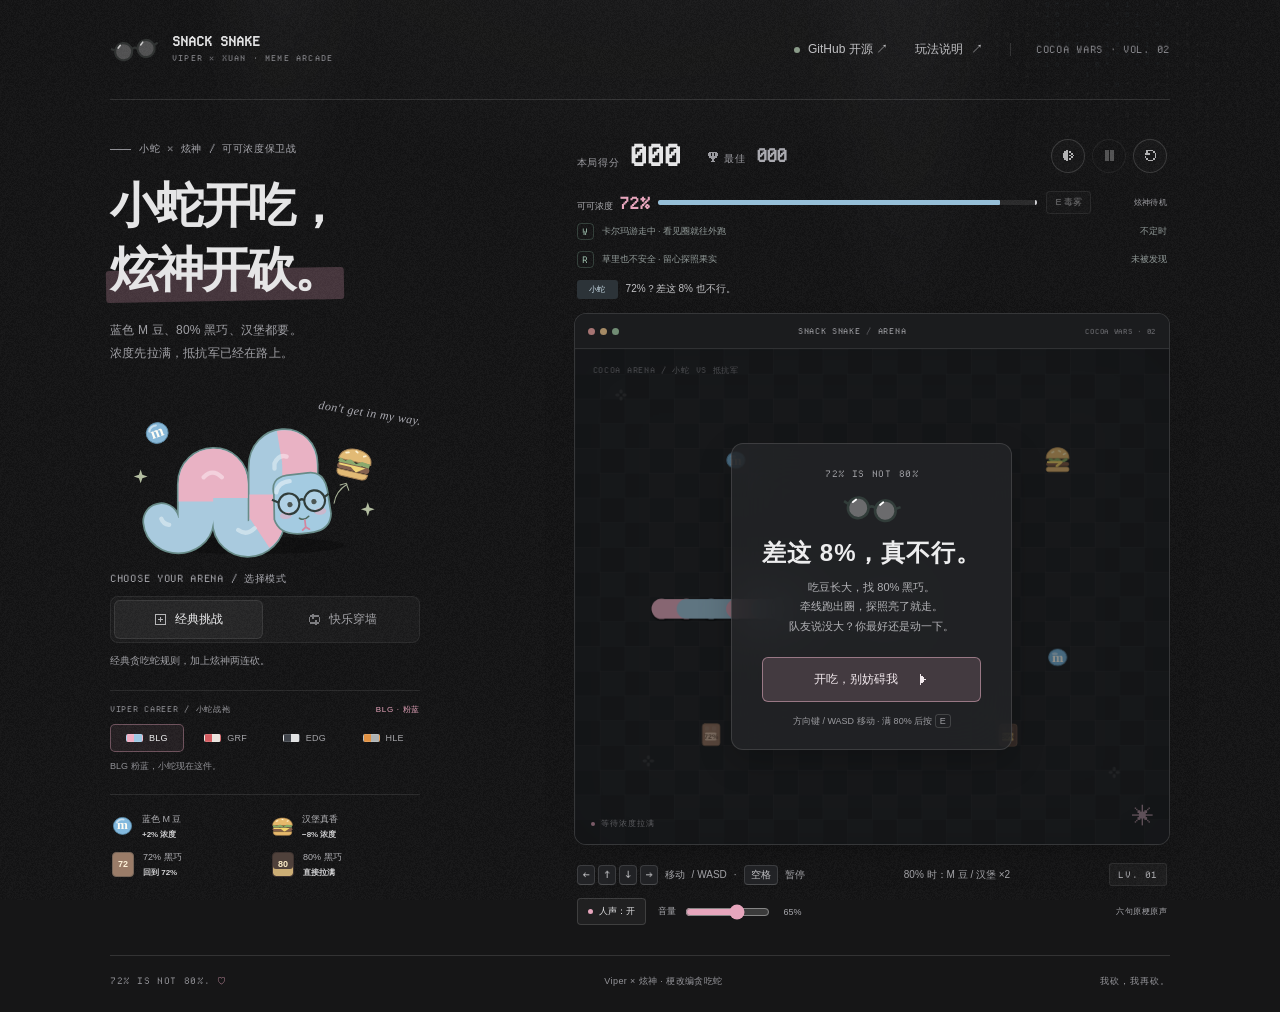
==== commit 0b405d4d: "Add Karma tether and Pantheon skyfall encounters with varied timing" ====
--- a/index.html
+++ b/index.html
@@ -4,7 +4,7 @@
 <meta charset="UTF-8">
 <meta name="viewport" content="width=device-width,initial-scale=1,viewport-fit=cover">
 <meta name="theme-color" content="#161617">
-<meta name="description" content="Viper × 炫神梗改编贪吃蛇：蓝色M豆、72%与80%黑巧、汉堡、毒雾护盾和抵抗军两连砍。">
+<meta name="description" content="Viper × 炫神梗改编贪吃蛇：蓝色M豆、72%与80%黑巧、汉堡、毒雾护盾、抵抗军两连砍、卡尔玛牵线与小天潘森跳大。">
 <link rel="icon" type="image/svg+xml" href="./favicon.svg">
 <link rel="shortcut icon" href="./favicon.svg">
 <title>粉蓝蛇蛇 · 浓度不够，炫神来凑</title>
@@ -25,7 +25,7 @@
 @media(max-width:780px){.meme-menu{display:none}.eyebrow{font-size:8px}.meme-hud{margin:0 2px 10px}.fuel-row{gap:6px}.fuel-label{font-size:8px}.fuel-label strong{font-size:14px;margin-left:3px}.power-btn{font-size:8px;padding:5px 6px}.rival-status{font-size:7px;min-width:60px}.dialogue-row{font-size:9px;margin-top:6px;min-height:23px}.speaker{font-size:7px;min-width:36px;padding:3px 5px}.under-note{font-size:8px;max-width:115px;text-align:center;line-height:1.7}.footer{flex-wrap:wrap}.intro-copy{max-width:73%}.mood{display:none}.start-card{padding-left:19px;padding-right:19px}.overlay h2{font-size:21px}.overlay-copy{font-size:9px}.tiny-title{letter-spacing:2px}}
 
 .audio-controls{display:flex;align-items:center;gap:12px;margin:12px 3px 0;font-size:9px;color:#8a9382;min-height:25px}.voice-toggle{display:flex;align-items:center;gap:6px;white-space:nowrap;border:1px solid #d5ddca;background:transparent;padding:6px 10px;border-radius:6px;font-size:9px}.voice-toggle i{width:5px;height:5px;border-radius:50%;background:#b2b7a9}.voice-toggle[aria-pressed=true]{background:#e6eddf;color:#60794f}.voice-toggle[aria-pressed=true] i{background:#88a86c}.voice-toggle.speaking{border-color:#98b7ce;background:#e1edf2}.audio-controls label{display:flex;align-items:center;gap:7px}.audio-controls input{width:85px;accent-color:#8caa7d;cursor:pointer}.audio-controls output{width:26px;font:9px Arial,sans-serif}.voice-caption{margin-left:auto;min-width:0;overflow:hidden;text-overflow:ellipsis;white-space:nowrap;font-size:8px;letter-spacing:.5px}.voice-samples{border:0;border-top:1px solid var(--line);padding:17px 0 0;margin:18px 0}.voice-samples legend{font-size:11px;color:#687b5b;padding-right:9px}.voice-samples>div{display:grid;grid-template-columns:1fr 1fr;gap:7px}.voice-samples button{font-size:10px;text-align:left;background:#e9ede1;border:1px solid #d5ddca;border-radius:6px;padding:9px 8px;line-height:1.5}.voice-samples p{margin:10px 0;font-size:9px;line-height:1.8}.voice-samples a{color:#638ca3}.voice-samples button:before{content:'▷';margin-right:5px;color:#7b9370}input:focus-visible{outline:2px solid #528db2;outline-offset:3px}
-@media(min-width:781px){.play-panel{max-width:calc((100svh - 351px)*1.2)}}
+@media(min-width:781px){.play-panel{max-width:calc((100svh - 403px)*1.2)}}
 @media(max-width:780px){.audio-controls{gap:8px;margin-top:12px}.audio-controls input{width:74px}.voice-caption{font-size:7px}.voice-toggle{font-size:8px;padding:6px 8px}}
 
 @font-face{font-family:DepartureMono;src:url('[data-uri]') format('woff2');font-display:swap}
@@ -64,6 +64,8 @@
 .audio-controls{color:#a7a7ac}.voice-toggle{border-color:#ffffff24;color:#c5c5c9;border-radius:4px}.voice-toggle[aria-pressed=true]{background:#ffffff0b;color:#e0e0e2}.voice-toggle i{background:#77777d}.voice-toggle[aria-pressed=true] i{background:var(--accent)}.voice-toggle.speaking{border-color:color-mix(in srgb,var(--accent-2) 55%,transparent);background:#ffffff0b}.audio-controls input{accent-color:var(--accent)}
 .footer{color:#96969b}.footer b{color:var(--accent)}
 .toast{background:#242528ed;border:1px solid #ffffff20;backdrop-filter:blur(18px);border-radius:6px}
+.karma-hud,.pantheon-hud{display:flex;align-items:center;gap:8px;min-height:23px;margin:5px 0 1px;color:#929b99;font-size:9px}.karma-mark{width:17px;height:17px;display:grid;place-items:center;border:1px solid #8ab9a144;border-radius:4px;color:#a7cab7;font:9px var(--font-mono)}.pantheon-hud[data-phase=reveal]{color:#b7d8cb}.pantheon-hud[data-phase=warning]{color:#e4c195}.pantheon-hud[data-phase=landing]{color:#e3b18e}.board-frame.skyfall{border-color:#c7a07899}.speaker.teammate{background:#91b1ce1a;color:#b3cddd}.karma-hud[data-phase=tether]{color:#b6dac7}.karma-hud[data-phase=rooted]{color:#dfb3db}.karma-hud[data-phase=rooted] .karma-mark{border-color:#cba1ce66;color:#dfb3db}.karma-timer{margin-left:auto;font:9px var(--font-mono);color:inherit;white-space:nowrap}.board-frame.rooted{border-color:#b78cb1aa}.speaker.karma{background:#82b59a1c;color:#bad5c4}
+@media(max-width:780px){.karma-hud,.pantheon-hud{font-size:8px;gap:6px;margin-top:3px}.karma-timer{font-size:8px}.control-hint{flex-shrink:0}.control-hint .keys,.control-hint>span{display:none}.control-hint:after{content:'滑动棋盘 / 下方方向键';font-size:9px;white-space:nowrap}.level-pill{white-space:nowrap;flex-shrink:0}}
 dialog{border:1px solid #ffffff21;background:#202124e8;color:#e2e2e4;border-radius:12px;box-shadow:0 18px 54px #0005;backdrop-filter:blur(30px) saturate(112%);-webkit-backdrop-filter:blur(30px) saturate(112%)}dialog::backdrop{background:#09090aa8;backdrop-filter:blur(6px)}dialog p,.rules span{color:#b0b0b5}.rules li,.voice-samples,.meme-notes{border-color:#ffffff1b}.meme-notes summary,.voice-samples legend{color:var(--accent)}.meme-notes a,.voice-samples a{color:var(--accent-2)}.voice-samples button{background:#ffffff08;border:1px solid #ffffff1b;color:#d0d0d2;border-radius:4px}.voice-samples button:before{color:var(--accent)}.dialog-top .icon-btn{border-radius:5px}
 .dpad button{background:#222326;border:1px solid #ffffff20;border-bottom:2px solid #ffffff30;border-radius:6px;color:#d1d1d4}.mobile-power{background:#ffffff0b!important;color:#ddd!important}.board-frame.powered{border-color:color-mix(in srgb,var(--accent) 55%,transparent);box-shadow:0 0 24px color-mix(in srgb,var(--accent) 15%,transparent)}.board-frame.under-attack{border-color:#d09a75}
 button:not(:disabled):hover{transition-duration:.18s}button:not(:disabled):active{transform:translateY(1px)}
@@ -143,12 +145,14 @@
    </div>
    <div class="meme-hud">
     <div class="fuel-row"><span class="fuel-label">可可浓度 <strong id="purityValue">72%</strong></span><div class="fuel-track" id="purityTrack" role="progressbar" aria-label="可可浓度，80%可开启毒雾" aria-valuemin="0" aria-valuemax="80" aria-valuenow="72"><span id="purityFill"></span><i></i></div><button class="power-btn" id="powerBtn" disabled title="80%浓度时按 E：开启毒雾，挡住斧头">E 毒雾</button><span class="rival-status" id="rivalStatus">炫神待机</span></div>
+    <div class="karma-hud" id="karmaHud" data-phase="waiting"><span class="karma-mark" aria-hidden="true">W</span><span id="karmaStatus">卡尔玛游走中 · 看见圈就往外跑</span><span class="karma-timer" id="karmaTimer">不定时</span></div>
+    <div class="pantheon-hud" id="pantheonHud" data-phase="waiting"><span class="karma-mark" aria-hidden="true">R</span><span id="pantheonStatus">草里也不安全 · 留心探照果实</span><span class="karma-timer" id="pantheonTimer">未被发现</span></div>
     <div class="dialogue-row" aria-live="polite"><span class="speaker" id="speaker">小蛇</span><span id="dialogue">72%？差这 8% 也不行。</span></div>
    </div>
     <div class="board-frame" id="boardFrame"><div class="board-window-bar"><span class="window-lights"><i></i><i></i><i></i></span><span>SNACK SNAKE <b>/</b> ARENA</span><span class="window-build">COCOA WARS · 02</span></div><div class="board">
     <canvas id="game" width="672" height="560" tabindex="0" aria-label="贪吃蛇游戏画布，用方向键或 WASD 移动，空格暂停。">你的浏览器需要支持 Canvas 才能游玩。</canvas>
     <div class="board-top-note">COCOA ARENA / 小蛇 VS 抵抗军</div><div class="board-status"><i class="status-dot"></i><span id="gameStatus">等待浓度拉满</span></div><div class="corner-flower" aria-hidden="true">✳</div>
-    <div class="overlay" id="overlay"><div class="start-card"><div class="tiny-title" id="cardEyebrow">72% IS NOT 80%</div><svg class="card-glasses" aria-hidden="true"><use href="#glasses"/></svg><h2 id="cardTitle">差这 8%，真不行。</h2><p class="overlay-copy" id="cardCopy">吃豆长大，找 80% 黑巧。<br>炫神两连砍来了，按 E 开毒雾。</p><button class="primary-btn" id="startBtn"><span id="startLabel">开吃</span><svg class="fill" viewBox="0 0 16 16" aria-hidden="true"><path d="m5 2 8 6-8 6Z"/></svg></button><p class="start-hint" id="startHint">也可以按 <kbd>空格</kbd> 开始 · 方向键 / WASD 移动</p></div></div>
+    <div class="overlay" id="overlay"><div class="start-card"><div class="tiny-title" id="cardEyebrow">72% IS NOT 80%</div><svg class="card-glasses" aria-hidden="true"><use href="#glasses"/></svg><h2 id="cardTitle">差这 8%，真不行。</h2><p class="overlay-copy" id="cardCopy">吃豆长大，找 80% 黑巧。<br>牵线跑出圈，探照亮了就走。<br>队友说没大？你最好还是动一下。</p><button class="primary-btn" id="startBtn"><span id="startLabel">开吃</span><svg class="fill" viewBox="0 0 16 16" aria-hidden="true"><path d="m5 2 8 6-8 6Z"/></svg></button><p class="start-hint" id="startHint">也可以按 <kbd>空格</kbd> 开始 · 方向键 / WASD 移动</p></div></div>
    </div></div>
    <div class="under-board"><div class="control-hint"><div class="keys"><kbd>←</kbd><kbd>↑</kbd><kbd>↓</kbd><kbd>→</kbd></div><span>移动</span><span class="wasd">/ WASD</span><span>·</span><div class="keys"><kbd style="width:34px">空格</kbd></div><span>暂停</span></div><span class="under-note" id="snackCount">80% 浓度时，<em>M 豆 / 汉堡 ×2</em></span><span class="level-pill" id="level">LV. 01</span></div>
    <div class="audio-controls" role="group" aria-label="人声设置"><button class="voice-toggle" id="voiceBtn" aria-label="关闭原梗人声" aria-pressed="true"><i aria-hidden="true"></i><span id="voiceLabel">人声：开</span></button><label for="voiceVolume">音量 <input id="voiceVolume" type="range" min="0" max="100" value="65" aria-label="人声音量"></label><output for="voiceVolume" id="volumeValue">65%</output><span class="voice-caption" id="voiceCaption">六句原梗原声</span></div>
@@ -157,7 +161,7 @@
  </main>
  <footer class="footer"><span class="english">72% IS NOT 80%. <b>♡</b></span><span>Viper × 炫神 · 梗改编贪吃蛇</span><span class="english">我砍，我再砍。</span></footer>
 </div>
-<dialog id="helpDialog" aria-labelledby="helpTitle"><div class="dialog-top"><h2 id="helpTitle">小蛇 × 炫神：开吃指南</h2><button class="icon-btn" id="closeHelp" aria-label="关闭玩法说明">×</button></div><p>核心还是贪吃蛇：吃东西长大，方向键转弯，避开墙和自己。小蛇攒浓度开毒雾；炫神会先标出一横一竖，再连砍两次。</p><ul class="rules"><li>方向键 / WASD<span>控制方向</span></li><li>空格 / P<span>暂停、继续</span></li><li>R<span>重新开始</span></li><li>蓝色 M 豆<span>+10 分、+2% 浓度</span></li><li>72% / 80% 黑巧<span>+10 / +20 分，设为该浓度</span></li><li>汉堡<span>+30 分，浓度减 8%</span></li><li>满 80% 的下一口<span>M 豆、汉堡分数翻倍</span></li><li>E / 点击毒雾<span>消耗 8% 浓度，挡斧头约 4 秒</span></li><li>炫神两连砍<span>橙线预告；只判定蛇头</span></li><li>蛇头挨砍<span>扣最多 20 分、掉最多 3 节尾巴</span></li><li>经典挑战<span>碰墙或咬到自己会结束</span></li><li>快乐穿墙<span>穿过边界，仍要避开自己</span></li></ul><p class="small-copy">挨砍还会掉 8% 浓度，最短保留 3 节。毒雾只挡斧头，不能免除撞墙或撞自己的惩罚。手机支持滑动和方向键；每吃 4 份食物会稍微加速。</p><fieldset class="voice-samples"><legend>原声试听 · 点一句，听一句</legend><div><button data-voice="interfere">不要妨碍我</button><button data-voice="poison">我的毒没有解药</button><button data-voice="protect">我不是为了抵抗…</button><button data-voice="kenchana">肯恰那</button><button data-voice="cut">我砍！</button><button data-voice="cutAgain">我再砍！</button></div><p>吃到满浓度、释放毒雾和炫神出招时，会自动触发相应台词。音效与人声默认开启，各自可以单独关闭。第一次点“开吃”后浏览器才允许播放声音。<br>原声剪自你选的<a href="https://www.bilibili.com/video/BV18YbV6FECh/" target="_blank" rel="noopener noreferrer">「茉子不是茉」混剪 ↗</a>，保留片段中的背景音。</p></fieldset><details class="meme-notes"><summary>梗从哪来：为什么这两边会对上？</summary><p>蛇方对应 Viper：巧克力与蓝色 M 豆、汉堡反差，以及借《无畏契约》同名角色薇蝮语音拼接的“我的毒没有解药”“不要妨碍我”。炫神一方在二创里是抵抗军，用“保护大家”和“我砍，我再砍”回应；“肯恰那”是这套混剪的蛇方洗脑段落。</p><p>游戏机制和对白组合为夸张改编，角色语音、二创台词不等于选手原话。</p><p>小蛇的战袍按 Viper 的队伍经历换色：BLG 粉蓝、Griffin 红白、EDG 黑白、HLE 橙灰。Griffin 是他崭露头角的队伍，EDG 是 2021 世界赛夺冠的那一站，HLE 也有他的两段经历。切颜色随时都行，不影响分数和进度。</p><a href="https://www.bilibili.com/video/BV18YbV6FECh/" target="_blank" rel="noopener noreferrer">双方对白的二创出处 ↗</a><a href="https://www.bilibili.com/video/BV1Lh411577B/" target="_blank" rel="noopener noreferrer">薇蝮角色语音 ↗</a><a href="https://weibo.com/5794519372/5066950486790195" target="_blank" rel="noopener noreferrer">80% 巧克力梗的当时报道 ↗</a></details><button class="primary-btn" id="gotIt">知道了，去开饭</button></dialog>
+<dialog id="helpDialog" aria-labelledby="helpTitle"><div class="dialog-top"><h2 id="helpTitle">小蛇 × 炫神：开吃指南</h2><button class="icon-btn" id="closeHelp" aria-label="关闭玩法说明">×</button></div><p>核心还是贪吃蛇：吃东西长大，方向键转弯，避开墙和自己。小蛇攒浓度开毒雾；炫神会先标出一横一竖，再连砍两次。卡尔玛也会时不时来牵线；探照果实照到你后，别信“潘森没大”，快离开金色落点。</p><ul class="rules"><li>方向键 / WASD<span>控制方向</span></li><li>空格 / P<span>暂停、继续</span></li><li>R<span>重新开始</span></li><li>蓝色 M 豆<span>+10 分、+2% 浓度</span></li><li>72% / 80% 黑巧<span>+10 / +20 分，设为该浓度</span></li><li>汉堡<span>+30 分，浓度减 8%</span></li><li>满 80% 的下一口<span>M 豆、汉堡分数翻倍</span></li><li>E / 点击毒雾<span>消耗 8% 浓度，挡斧头约 4 秒</span></li><li>炫神两连砍<span>橙线预告；只判定蛇头</span></li><li>蛇头挨砍<span>扣最多 20 分、掉最多 3 节尾巴</span></li><li>卡尔玛 W 牵线<span>2 秒内跑出圆圈就断链</span></li><li>没能及时挣脱<span>定身约 1.4 秒，斧头照常出</span></li><li>探照果实照到蛇<span>位置暴露，小心小天跳大</span></li><li>潘森金色落点<span>1.8 秒内离开；毒雾能挡落地</span></li><li>出场节奏<span>有冷却、空窗越久越容易来</span></li><li>经典挑战<span>碰墙或咬到自己会结束</span></li><li>快乐穿墙<span>穿过边界，仍要避开自己</span></li></ul><p class="small-copy">挨砍还会掉 8% 浓度，最短保留 3 节。毒雾能挡斧头和潘森落地，不能挡卡尔玛牵线，也不能免除撞墙或撞自己的惩罚。卡尔玛本身不挡路；定身时仍能提前按方向，恢复后转弯。潘森落地只判定蛇头，命中损失最多 20 分、3 节尾巴和 8% 浓度。牵线与跳大不会同时起手，所有预警都跟着暂停一起停。手机支持滑动和方向键；每吃 4 份食物会稍微加速。</p><fieldset class="voice-samples"><legend>原声试听 · 点一句，听一句</legend><div><button data-voice="interfere">不要妨碍我</button><button data-voice="poison">我的毒没有解药</button><button data-voice="protect">我不是为了抵抗…</button><button data-voice="kenchana">肯恰那</button><button data-voice="cut">我砍！</button><button data-voice="cutAgain">我再砍！</button></div><p>吃到满浓度、释放毒雾和炫神出招时，会自动触发相应台词。音效与人声默认开启，各自可以单独关闭。第一次点“开吃”后浏览器才允许播放声音。<br>原声剪自你选的<a href="https://www.bilibili.com/video/BV18YbV6FECh/" target="_blank" rel="noopener noreferrer">「茉子不是茉」混剪 ↗</a>，保留片段中的背景音。</p></fieldset><details class="meme-notes"><summary>梗从哪来：为什么这两边会对上？</summary><p>蛇方对应 Viper：巧克力与蓝色 M 豆、汉堡反差，以及借《无畏契约》同名角色薇蝮语音拼接的“我的毒没有解药”“不要妨碍我”。炫神一方在二创里是抵抗军，用“保护大家”和“我砍，我再砍”回应；“肯恰那”是这套混剪的蛇方洗脑段落。</p><p>游戏机制和对白组合为夸张改编，角色语音、二创台词不等于选手原话。</p><p>小蛇的战袍按 Viper 的队伍经历换色：BLG 粉蓝、Griffin 红白、EDG 黑白、HLE 橙灰。Griffin 是他崭露头角的队伍，EDG 是 2021 世界赛夺冠的那一站，HLE 也有他的两段经历。切颜色随时都行，不影响分数和进度。</p><p>卡尔玛牵线取自“一分钟被线杀”的新梗：BLG 对 MKOI 的开局下路片段里，对方卡尔玛参与控制，Viper 很早阵亡。游戏把卡尔玛 W 改成了跑出圈断链、留在圈里定身。</p><p>探照果实和潘森跳大取自 TES 对 BLG 的相关片段；“队友说没大”来自 Viper 赛后采访的讨论。潘森 R 被打断后返还冷却，是解说与网友提出的报错信息原因推测。</p><a href="https://www.bilibili.com/video/BV1k1xP6EEbE/" target="_blank" rel="noopener noreferrer">探照果实后的潘森跳大 ↗</a><a href="https://www.bilibili.com/video/BV1tsxe65ERN/" target="_blank" rel="noopener noreferrer">“潘森没大”的采访与讨论 ↗</a><a href="https://www.bilibili.com/video/BV1QGHA67EMM/" target="_blank" rel="noopener noreferrer">开局下路片段 ↗</a><a href="https://www.bilibili.com/video/BV18YbV6FECh/" target="_blank" rel="noopener noreferrer">双方对白的二创出处 ↗</a><a href="https://www.bilibili.com/video/BV1Lh411577B/" target="_blank" rel="noopener noreferrer">薇蝮角色语音 ↗</a><a href="https://weibo.com/5794519372/5066950486790195" target="_blank" rel="noopener noreferrer">80% 巧克力梗的当时报道 ↗</a></details><button class="primary-btn" id="gotIt">知道了，去开饭</button></dialog>
 <div id="toast" class="toast" role="status" aria-live="polite"></div><div id="announcement" role="status" aria-live="polite" style="position:absolute;width:1px;height:1px;overflow:hidden;clip-path:inset(50%)"></div>
 <audio id="voicePlayer" preload="auto" hidden></audio>
 <script>
@@ -227,7 +231,14 @@
       this.steps = 0; this.status = 'ready'; this.lastEvent = null; this.food = []; this.events = [];
       this.concentration = 72; this.shield = 0; this.cocoa72 = 0; this.cocoa80 = 0;
       this.rivalHits = 0; this.perfectDodges = 0;
-      this.rival = { phase: 'waiting', nextAt: 28, until: 0, round: 0, lines: [], handled: false, hitThisRound: false };
+      this.elapsedMs = 0; this.threatGapUntil = 0; this.karmaRoots = 0; this.karmaEscapes = 0;
+      this.pantheonHits = 0; this.pantheonDodges = 0;
+      this.rival = { phase: 'waiting', until: 0, round: 0, lines: [], handled: false, hitThisRound: false };
+      this.karma = { phase: 'waiting', until: 0, startedAt: 0, round: 0, x: 0, y: 0, radius: 6.5 };
+      this.pantheon = { phase: 'waiting', until: 0, startedAt: 0, round: 0, x: 0, y: 0, angle: 0, radiusLong: 4.2, radiusShort: 2.1, side: 0 };
+      this.scheduleThreat(this.rival, 3500, 11000);
+      this.scheduleThreat(this.karma, 5000, 14000);
+      this.scheduleThreat(this.pantheon, 9000, 22000);
       const spots = [
         { x: x + 4, y, type: 'candy', color: 0 },
         { x: this.cols - 5, y: 4, type: 'burger', color: 0 },
@@ -243,6 +254,31 @@
     get interval() { return Math.max(85, 160 - Math.floor(this.totalFood / 4) * 9); }
     get level() { return 1 + Math.floor(this.totalFood / 4); }
     emit(event) { this.events.push(event); return event; }
+    scheduleThreat(threat, minMs, maxMs) {
+      threat.nextAt = this.elapsedMs + minMs + Math.floor(this.random() * 1201);
+      threat.deadline = this.elapsedMs + maxMs; threat.misses = 0;
+    }
+    canStartThreat(threat, kind) {
+      if (this.elapsedMs < threat.nextAt || this.elapsedMs < this.threatGapUntil) return false;
+      // Do not begin a landing while rooted, or a new tether during a landing warning.
+      if (kind === 'pantheon' && this.karma.phase !== 'waiting') return false;
+      if (kind === 'karma' && this.pantheon.phase !== 'waiting') return false;
+      const chance = Math.min(1, .18 + threat.misses * .2);
+      if (this.elapsedMs >= threat.deadline || this.random() < chance) {
+        this.threatGapUntil = this.elapsedMs + 2200 + Math.floor(this.random() * 1401);
+        return true;
+      }
+      threat.misses++;
+      threat.nextAt = this.elapsedMs + 900 + Math.floor(this.random() * 701);
+      return false;
+    }
+    damageSnake(type) {
+      const lost = Math.min(3, Math.max(0, this.snake.length - 3));
+      if (lost) this.snake.splice(-lost, lost);
+      const points = Math.min(20, this.score); this.score -= points;
+      this.concentration = Math.max(64, this.concentration - 8);
+      this.emit({ type, lost, points }); this.fillFood();
+    }
     occupied(p) { return this.snake.some(s => s.x === p.x && s.y === p.y) || this.food.some(f => f.x === p.x && f.y === p.y); }
     fillFood() {
       const target = Math.min(6, this.cols * this.rows - this.snake.length);
@@ -263,9 +299,65 @@
       this.concentration = 72; this.shield = 26;
       return this.emit({ type: 'power' });
     }
+    finishKarma(type) {
+      const k = this.karma;
+      k.phase = 'waiting'; k.until = 0;
+      this.scheduleThreat(k, 10000, 20000);
+      return this.emit({ type });
+    }
+    advanceKarma() {
+      const k = this.karma, head = this.snake[0];
+      if (k.phase === 'waiting') {
+        if (!this.canStartThreat(k, 'karma')) return;
+        const [dx, dy] = vectors[this.direction], side = this.random() < .5 ? -2 : 2;
+        // Karma stays put. Her marker never blocks a cell; only the tether can root.
+        k.x = Math.max(0, Math.min(this.cols - 1, head.x + dx * 2 - dy * side));
+        k.y = Math.max(0, Math.min(this.rows - 1, head.y + dy * 2 + dx * side));
+        k.phase = 'tether'; k.round++; k.startedAt = this.elapsedMs; k.until = this.elapsedMs + 2000;
+        this.emit({ type: 'karmaTether' });
+      } else if (k.phase === 'tether') {
+        // Test range before the deadline: leaving on the last allowed step still escapes.
+        if (Math.hypot(head.x - k.x, head.y - k.y) > k.radius) {
+          this.karmaEscapes++; this.finishKarma('karmaEscape');
+        } else if (this.elapsedMs >= k.until) {
+          k.phase = 'rooted'; k.startedAt = this.elapsedMs; k.until = this.elapsedMs + 1400;
+          this.karmaRoots++; this.emit({ type: 'karmaRoot' });
+        }
+      } else if (k.phase === 'rooted' && this.elapsedMs >= k.until) {
+        this.finishKarma('karmaRelease');
+      }
+    }
+    pantheonContains(head) {
+      const p = this.pantheon, dx = head.x - p.x, dy = head.y - p.y;
+      const x = dx * Math.cos(p.angle) + dy * Math.sin(p.angle);
+      const y = -dx * Math.sin(p.angle) + dy * Math.cos(p.angle);
+      return (x / p.radiusLong) ** 2 + (y / p.radiusShort) ** 2 <= 1;
+    }
+    advancePantheon() {
+      const p = this.pantheon, head = this.snake[0];
+      if (p.phase === 'waiting') {
+        if (!this.canStartThreat(p, 'pantheon')) return;
+        p.phase = 'reveal'; p.round++; p.startedAt = this.elapsedMs; p.until = this.elapsedMs + 900;
+        p.x = head.x; p.y = head.y; p.side = Math.floor(this.random() * 4);
+        this.emit({ type: 'pantheonReveal' });
+      } else if (p.phase === 'reveal' && this.elapsedMs >= p.until) {
+        // The bloom reveals the current location; the landing marker then stays fixed.
+        p.x = head.x; p.y = head.y; p.angle = Math.floor(this.random() * 4) * Math.PI / 4;
+        p.phase = 'warning'; p.startedAt = this.elapsedMs; p.until = this.elapsedMs + 1800;
+        this.emit({ type: 'pantheonWarning' });
+      } else if (p.phase === 'warning' && this.elapsedMs >= p.until) {
+        p.phase = 'landing'; p.startedAt = this.elapsedMs; p.until = this.elapsedMs + 650;
+        const hit = this.pantheonContains(head);
+        if (hit && this.shield > 0) this.emit({ type: 'pantheonBlocked' });
+        else if (hit) { this.pantheonHits++; this.damageSnake('pantheonHit'); }
+        else { this.pantheonDodges++; this.emit({ type: 'pantheonDodge' }); }
+      } else if (p.phase === 'landing' && this.elapsedMs >= p.until) {
+        p.phase = 'waiting'; this.scheduleThreat(p, 16000, 28000);
+      }
+    }
     advanceRival() {
       const r = this.rival;
-      if (r.phase === 'waiting' && this.steps >= r.nextAt) {
+      if (r.phase === 'waiting' && this.canStartThreat(r, 'rival')) {
         r.round++; r.phase = 'warning'; r.until = this.steps + Math.ceil(3900 / this.interval); r.handled = false; r.hitThisRound = false;
         r.lines = [{ axis: 'row', line: this.snake[0].y }, { axis: 'col', line: this.snake[0].x }];
         this.emit({ type: 'rivalWarning', round: r.round });
@@ -274,7 +366,7 @@
         else if (r.phase === 'cut1') { r.phase = 'between'; r.until = this.steps + Math.max(4, Math.ceil(1800 / this.interval) - 3); }
         else if (r.phase === 'between') { r.phase = 'cut2'; r.until = this.steps + 3; r.handled = false; this.emit({ type: 'cut', number: 2 }); }
         else if (r.phase === 'cut2') {
-          r.phase = 'waiting'; r.nextAt = this.steps + 32; r.lines = [];
+          r.phase = 'waiting'; this.scheduleThreat(r, 5000, 15000); r.lines = [];
           if (!r.hitThisRound) { this.perfectDodges++; this.emit({ type: 'dodge' }); }
         }
       }
@@ -284,12 +376,8 @@
           r.handled = true;
           if (this.shield > 0) this.emit({ type: 'blocked' });
           else {
-            const lost = Math.min(3, Math.max(0, this.snake.length - 3));
-            if (lost) this.snake.splice(-lost, lost);
-            const points = Math.min(20, this.score); this.score -= points;
-            this.concentration = Math.max(64, this.concentration - 8);
             this.rivalHits++; r.hitThisRound = true;
-            this.emit({ type: 'rivalHit', lost, points }); this.fillFood();
+            this.damageSnake('rivalHit');
           }
         }
       }
@@ -305,9 +393,15 @@
     pause() { if (this.status === 'running') this.status = 'paused'; }
     step() {
       if (this.status !== 'running') return null;
-      this.events = [];
+      this.events = []; this.lastEvent = null;
+      this.elapsedMs += this.interval;
       if (this.shield > 0) this.shield--;
       this.previous = this.snake.map(p => ({ ...p }));
+      if (this.karma.phase === 'rooted') {
+        // World time and axes keep moving while the snake is immobilized.
+        this.steps++; this.advanceKarma(); this.advanceRival(); this.advancePantheon();
+        return this.lastEvent;
+      }
       if (this.queue.length) this.direction = this.queue.shift();
       const [dx, dy] = vectors[this.direction], old = this.snake[0];
       let x = old.x + dx, y = old.y + dy;
@@ -331,7 +425,7 @@
         if (this.snake.length === this.cols * this.rows) { this.status = 'won'; this.food = []; return this.lastEvent = this.emit({ type: 'won', food: eaten }); }
         this.fillFood();
       } else { this.snake.pop(); this.lastEvent = null; }
-      this.steps++; this.advanceRival(); return this.lastEvent;
+      this.steps++; this.advanceKarma(); this.advanceRival(); this.advancePantheon(); return this.lastEvent;
     }
   }
   if (typeof module !== 'undefined' && module.exports) module.exports = SnackEngine;
@@ -417,21 +511,30 @@
 function updateUI(){
  $('score').textContent=String(e.score).padStart(3,'0');$('best').textContent=String(best[e.mode]).padStart(3,'0');$('level').textContent='LV. '+String(e.level).padStart(2,'0');
  $('pauseBtn').disabled=!['running','paused'].includes(e.status);$('pauseBtn').setAttribute('aria-label',e.status==='paused'?'继续':'暂停');$('pauseBtn').innerHTML=pixelIcon(e.status==='paused'?'play':'pause');
- $('gameStatus').textContent=({ready:'等待浓度拉满',running:e.shield?'不要妨碍我 · 毒雾中':e.mode==='wrap'?'穿墙找黑巧':'浓度保卫战',paused:'肯恰那，休息一下',over:'再来一颗 80%',won:'全场可可，全部拿下'})[e.status];
+ $('gameStatus').textContent=({ready:'等待浓度拉满',running:e.pantheon.phase==='warning'?'潘森有大！离开金色落点':e.karma.phase==='rooted'?'被 W 定住了 · 方向可以先按':e.karma.phase==='tether'?'跑出圈！卡尔玛正在牵线':e.shield?'不要妨碍我 · 毒雾中':e.mode==='wrap'?'穿墙找黑巧':'浓度保卫战',paused:'肯恰那，休息一下',over:'再来一颗 80%',won:'全场可可，全部拿下'})[e.status];
  $('snackCount').textContent=e.totalFood?`M 豆 ${e.candies} · 黑巧 ${e.cocoa72+e.cocoa80} · 汉堡 ${e.burgers}`:'80% 时：M 豆 / 汉堡 ×2';
  $('purityValue').textContent=e.concentration+'%';$('purityFill').style.width=(e.concentration/80*100)+'%';$('purityTrack').setAttribute('aria-valuenow',String(e.concentration));$('purityTrack').classList.toggle('charged',e.concentration>=80);
  const powerReady=e.status==='running'&&e.concentration>=80&&e.shield===0;$('powerBtn').disabled=!powerReady;$('mobilePower').disabled=!powerReady;
  $('powerBtn').textContent=e.shield?'毒雾 '+(e.shield*e.interval/1000).toFixed(1)+'s':'E 毒雾';
  const phase=e.rival.phase,attack=phase!=='waiting';$('rivalStatus').classList.toggle('danger',attack);$('rivalStatus').textContent=({waiting:'炫神待机',warning:'两连砍预警',cut1:'第一斧！',between:'第二斧将至',cut2:'再砍一斧！'})[phase];
+ const k=e.karma,remaining=Math.max(0,k.until-e.elapsedMs)/1000;
+ $('karmaHud').dataset.phase=k.phase;
+ $('karmaStatus').textContent=({waiting:'卡尔玛游走中 · 看见圈就往外跑',tether:'卡尔玛牵住了！跑出圈，拉断线',rooted:'被 W 定住了 · 小心炫神补刀'})[k.phase];
+ $('karmaTimer').textContent=k.phase==='waiting'?'不定时':remaining.toFixed(1)+'s';
+ const p=e.pantheon;$('pantheonHud').dataset.phase=p.phase;
+ $('pantheonStatus').textContent=({waiting:'草里也不安全 · 留心探照果实',reveal:'被照到了！队友：潘森没大',warning:'小天开大了！快离开金色落点',landing:'说好的没大呢？'})[p.phase];
+ $('pantheonTimer').textContent=p.phase==='waiting'?'未被发现':Math.max(0,(p.until-e.elapsedMs)/1000).toFixed(1)+'s';
+ $('boardFrame').classList.toggle('skyfall',p.phase==='warning'||p.phase==='landing');
+ $('boardFrame').classList.toggle('rooted',k.phase==='rooted');
  $('boardFrame').classList.toggle('powered',e.shield>0);$('boardFrame').classList.toggle('under-attack',attack);
  document.querySelectorAll('.mode').forEach(b=>{b.disabled=e.status==='running'||e.status==='paused';b.setAttribute('aria-pressed',String(b.dataset.mode===e.mode))});
 }
 function overlay(){
  const s=e.status;$('overlay').hidden=s==='running';if(s==='running')return;
  const data={
- ready:['72% IS NOT 80%','差这 8%，真不行。','吃豆长大，找 80% 黑巧。<br>炫神两连砍来了，按 E 开毒雾。','开吃，别妨碍我'],
- paused:['KENCHANA · TAKE A BREAK','肯恰那，没事的。','小蛇和抵抗军一起暂停。<br>浓度、预警、毒雾时间都会保留。','继续，浓度不能掉'],
- over:['ONE MORE CHOCOLATE',e.score>recordAtStart?'纪录有了，浓度呢？':'肯恰那，下把再说。',`本局 ${e.score} 分 · 浓度 ${e.concentration}%<br>躲过 ${e.perfectDodges} 轮连砍 · 挨砍 ${e.rivalHits} 次<br>${e.lastEvent?.type==='wall'?'毒雾挡得住斧头，挡不住墙。':'自己的尾巴，也不能妨碍自己。'}`,'再找一块 80%'],
+ ready:['72% IS NOT 80%','差这 8%，真不行。','吃豆长大，找 80% 黑巧。<br>牵线跑出圈，探照亮了就走。<br>队友说没大？你最好还是动一下。','开吃，别妨碍我'],
+ paused:['KENCHANA · TAKE A BREAK','肯恰那，没事的。','小蛇和抵抗军一起暂停。<br>牵线、定身、探照和跳大计时都会保留。','继续，浓度不能掉'],
+ over:['ONE MORE CHOCOLATE',e.score>recordAtStart?'纪录有了，浓度呢？':'肯恰那，下把再说。',`本局 ${e.score} 分 · 浓度 ${e.concentration}%<br>躲斧 ${e.perfectDodges} · 断链 ${e.karmaEscapes} · 避大 ${e.pantheonDodges}<br>${e.lastEvent?.type==='wall'?'毒雾挡得住斧头，挡不住墙。':'自己的尾巴，也不能妨碍自己。'}`,'再找一块 80%'],
  won:['COCOA CHAMPION','可可浓度，统治全场。',`全场吃光，拿下 ${e.score} 分！<br>炫神：我砍……算了，你先吃。`,'再吃一局']
  }[s];
  $('cardEyebrow').textContent=data[0];$('cardTitle').textContent=data[1];$('cardCopy').innerHTML=data[2];$('startLabel').textContent=data[3];$('startHint').innerHTML=s==='paused'?'按 <kbd>空格</kbd> 继续 · 按 <kbd>R</kbd> 重新开始':'方向键 / WASD 移动 · 满 80% 后按 <kbd>E</kbd>';$('announcement').textContent=data[1]+$('cardCopy').textContent;
@@ -446,7 +549,7 @@
 function drawCandy(x,y,color=0,scale=1){ctx.save();ctx.translate(x,y);ctx.scale(scale,scale);ellipse(0,5,10,5,'#66794c13');ellipse(0,0,10,9,'#76b4db');ctx.strokeStyle='#5e91b2';ctx.lineWidth=1;ctx.stroke();ellipse(-3,-4,3,1.5,'#fff7');ctx.font='bold 15px Georgia,serif';ctx.textAlign='center';ctx.fillStyle='#fffdf2';ctx.fillText('m',0,5);ctx.restore()}
 function drawBurger(x,y,scale=1){ctx.save();ctx.translate(x,y);ctx.scale(scale,scale);ellipse(0,9,12,4,'#66794c14');ctx.beginPath();ctx.moveTo(-12,-1);ctx.bezierCurveTo(-12,-16,12,-16,12,-1);ctx.closePath();ctx.fillStyle='#e2b468';ctx.fill();ctx.strokeStyle='#b58b50';ctx.lineWidth=.8;ctx.stroke();path([[-8,0],[-4,2],[0,0],[4,3],[9,0]],'#88a85d',3);rect(-12,3,24,4,2,'#81583f');path([[-10,3],[4,3],[-1,7]],'#f1d063',2.5);rect(-12,8,24,5,2.5,'#e3b46c','#b58b50',.7);path([[-6,-7],[-4,-8]],'#fff0bd',1.5);path([[1,-9],[3,-8]],'#fff0bd',1.5);path([[6,-5],[8,-6]],'#fff0bd',1.5);ctx.restore()}
 
-function setDialogue(speaker,text){$('speaker').textContent=speaker;$('speaker').classList.toggle('enemy',speaker==='炫神');$('dialogue').textContent=text}
+function setDialogue(speaker,text){$('speaker').textContent=speaker;$('speaker').classList.toggle('enemy',speaker==='炫神');$('speaker').classList.toggle('karma',speaker==='卡尔玛');$('speaker').classList.toggle('teammate',speaker==='队友');$('dialogue').textContent=text}
 function usePower(){const event=e.activate();if(event){onEvent(event);updateUI();canvas.focus({preventScroll:true})}else if(e.status==='running')toast(e.shield?'毒雾还在，先吃点东西。':`还差 ${80-e.concentration}% 浓度，找蓝豆或 80% 黑巧。`)}
 function drawChocolate(x,y,purity){ctx.save();ctx.translate(x,y);ellipse(0,9,11,4,'#66794c12');rect(-10,-12,20,25,3,purity===80?'#554037':'#95725d','#6c5545',.8);rect(-7,-9,5,5,1,'#fff1');rect(1,-9,5,5,1,'#fff1');rect(-7,-2,13,9,1.5,purity===80?'#c2a367':'#d6b8a0');ctx.font='bold 8px Arial,sans-serif';ctx.textAlign='center';ctx.fillStyle=purity===80?'#4b382e':'#69503e';ctx.fillText(String(purity)+'%',0,5);ctx.restore()}
 function drawAxe(x,y,rotation=0){ctx.save();ctx.translate(x,y);ctx.rotate(rotation);path([[-9,13],[7,-12]],'#947758',4);ctx.beginPath();ctx.moveTo(3,-12);ctx.lineTo(15,-8);ctx.quadraticCurveTo(17,1,6,5);ctx.lineTo(-1,-4);ctx.closePath();ctx.fillStyle='#a9c1cb';ctx.fill();ctx.strokeStyle='#637b80';ctx.lineWidth=1;ctx.stroke();path([[11,-6],[12,-2],[8,2]],'#eff8f2',1.5);ctx.restore()}
@@ -459,19 +562,88 @@
   else{ctx.fillRect(pos-CELL/2,0,CELL,H);path([[pos,0],[pos,H]],cut?'#b77b58':'#bea07c',cut?3:1.2);drawAxe(pos,cut?(t%350)/350*H:24,Math.PI/4)}ctx.restore();
  }
 }
+function drawKarma(t){
+ const k=e.karma;if(k.phase==='waiting')return;
+ const x=(k.x+.5)*CELL,y=(k.y+.5)*CELL,r=k.radius*CELL,rooted=k.phase==='rooted',color=rooted?'#cf9bc8':'#9bcdb5';
+ ctx.save();ctx.beginPath();ctx.arc(x,y,r,0,Math.PI*2);ctx.fillStyle=rooted?'#c797c017':'#92c4a915';ctx.fill();ctx.strokeStyle=color;ctx.lineWidth=1.4;ctx.setLineDash([5,6]);ctx.stroke();ctx.setLineDash([]);
+ const duration=rooted?1400:2000,progress=Math.max(0,Math.min(1,(k.until-e.elapsedMs)/duration));
+ ctx.beginPath();ctx.arc(x,y,r,-Math.PI/2,-Math.PI/2+Math.PI*2*progress);ctx.lineWidth=3;ctx.strokeStyle=color;ctx.stroke();
+ // Faceless robed silhouette, identified by Karma's split mantle and violet/gold details.
+ ctx.translate(x,y);ellipse(0,29,22,5,'#0005');
+ for(const side of [-1,1]){
+  ctx.save();ctx.scale(side,1);
+  ctx.beginPath();ctx.moveTo(7,1);ctx.bezierCurveTo(25,-7,36,-24,29,-43);ctx.lineTo(18,-34);ctx.bezierCurveTo(24,-20,18,-13,6,-10);ctx.closePath();ctx.fillStyle='#777084';ctx.fill();ctx.strokeStyle='#d0bd91';ctx.lineWidth=1.6;ctx.stroke();
+  path([[12,-7],[23,-21],[24,-34]],'#afc9b5',1.3);
+  path([[19,-14],[29,-28]],'#d0bd9188',1);
+  ctx.restore();
+ }
+ ctx.beginPath();ctx.moveTo(-11,-7);ctx.quadraticCurveTo(0,-13,11,-7);ctx.lineTo(19,28);ctx.lineTo(5,24);ctx.lineTo(0,31);ctx.lineTo(-5,24);ctx.lineTo(-19,28);ctx.closePath();ctx.fillStyle='#746681';ctx.fill();ctx.strokeStyle='#c9b58c';ctx.lineWidth=1.4;ctx.stroke();
+ path([[-11,-5],[-8,9],[-15,25]],'#b6c9b4',4);path([[11,-5],[8,9],[15,25]],'#b6c9b4',4);
+ path([[-10,0],[0,8],[10,0]],'#d0b786',2);path([[0,8],[0,24]],'#cbb38a',1.4);
+ ctx.beginPath();ctx.moveTo(-7,-13);ctx.quadraticCurveTo(-8,-26,0,-28);ctx.quadraticCurveTo(8,-26,7,-13);ctx.lineTo(0,-8);ctx.closePath();ctx.fillStyle='#292730';ctx.fill();
+ path([[-7,-21],[0,-25],[7,-21]],'#cbb38a',1.6);
+ ctx.beginPath();ctx.moveTo(0,-28);ctx.lineTo(3,-24);ctx.lineTo(0,-20);ctx.lineTo(-3,-24);ctx.closePath();ctx.fillStyle='#bca4d5';ctx.fill();
+ ctx.restore();
+ const labelX=Math.max(62,Math.min(W-62,x)),labelY=Math.max(24,Math.min(H-16,y+47));
+ rect(labelX-55,labelY-12,110,20,4,'#202825ef',color+'66',.7);ctx.fillStyle=color;ctx.font='10px "PingFang SC","Microsoft YaHei",sans-serif';ctx.textAlign='center';ctx.fillText(rooted?'定身 · '+(Math.max(0,k.until-e.elapsedMs)/1000).toFixed(1)+'s':'卡尔玛 · W 牵线',labelX,labelY+1);
+}
+function drawKarmaLink(t,head){
+ const k=e.karma;if(k.phase==='waiting'||!head)return;
+ const x=(k.x+.5)*CELL,y=(k.y+.5)*CELL,rooted=k.phase==='rooted',color=rooted?'#d6a4d3':'#c7ddba';
+ ctx.save();const wave=reducedMotion?0:Math.sin(t/170)*5;
+ ctx.beginPath();ctx.moveTo(x,y);ctx.quadraticCurveTo((x+head.x)/2+wave,(y+head.y)/2-wave,head.x,head.y);ctx.strokeStyle='#233d31aa';ctx.lineWidth=5;ctx.stroke();ctx.strokeStyle=color;ctx.lineWidth=1.8;ctx.stroke();
+ for(let i=1;i<5;i++){const f=i/5;ellipse(x+(head.x-x)*f,y+(head.y-y)*f,2,2,color)}
+ if(rooted){ctx.beginPath();ctx.ellipse(head.x,head.y,20,20,0,0,Math.PI*2);ctx.strokeStyle=color;ctx.lineWidth=2;ctx.stroke();path([[head.x-11,head.y+18],[head.x-16,head.y+26],[head.x+16,head.y+26],[head.x+11,head.y+18]],color,2)}
+ ctx.restore();
+}
+function drawPantheon(t){
+ const p=e.pantheon;if(p.phase==='waiting')return;
+ const x=(p.x+.5)*CELL,y=(p.y+.5)*CELL,age=e.elapsedMs-p.startedAt;
+ const edges=[[12,y],[W-12,y],[x,15],[x,H-15]],b=edges[p.side];
+ ctx.save();
+ // A spent Scryer's Bloom remains at the edge while Pantheon is on his way.
+ path([[b[0],b[1]+8],[b[0],b[1]-7]],'#809c80',2);
+ for(let j=0;j<5;j++){const a=j*Math.PI*2/5;ellipse(b[0]+Math.cos(a)*7,b[1]+Math.sin(a)*7,3,4,p.phase==='reveal'?'#a0d6c0':'#607b6c')}
+ if(p.phase==='reveal'){
+  const angle=Math.atan2(y-b[1],x-b[0]),reach=Math.hypot(x-b[0],y-b[1])+60;
+  ctx.beginPath();ctx.moveTo(b[0],b[1]);ctx.arc(b[0],b[1],reach,angle-.24,angle+.24);ctx.closePath();ctx.fillStyle='#a5d5c021';ctx.fill();
+  const sweep=reach*Math.min(1,age/900);ctx.beginPath();ctx.arc(b[0],b[1],sweep,angle-.24,angle+.24);ctx.strokeStyle='#a5d5c08c';ctx.lineWidth=2;ctx.stroke();
+  ctx.setLineDash([3,5]);path([[b[0],b[1]],[x,y]],'#a4d5bf88',1);ctx.setLineDash([]);
+  ctx.beginPath();ctx.ellipse(x,y-29,11,6,0,0,Math.PI*2);ctx.strokeStyle='#c5e6d5';ctx.lineWidth=1.5;ctx.stroke();ellipse(x,y-29,3,3,'#c5e6d5');
+ }else{
+  const landing=p.phase==='landing',progress=landing?Math.min(1,age/650):Math.min(1,age/1800);
+  ctx.save();ctx.translate(x,y);ctx.rotate(p.angle);ctx.beginPath();ctx.ellipse(0,0,p.radiusLong*CELL,p.radiusShort*CELL,0,0,Math.PI*2);ctx.fillStyle=landing?'#d9b17c40':'#d9b17c15';ctx.fill();ctx.strokeStyle=landing?'#e8c599':'#d3b17fbb';ctx.lineWidth=landing?2.5:1.5;ctx.setLineDash(landing?[]:[7,5]);ctx.stroke();ctx.setLineDash([]);
+  path([[-p.radiusLong*CELL,0],[p.radiusLong*CELL,0]],'#d3b17f66',1);path([[p.radiusLong*CELL-17,-10],[p.radiusLong*CELL,0],[p.radiusLong*CELL-17,10]],'#d3b17faa',1.5);
+  if(landing&&!reducedMotion){for(let j=0;j<12;j++){const a=j*Math.PI/6,d=20+progress*50;path([[Math.cos(a)*d,Math.sin(a)*d*.55],[Math.cos(a)*(d+10),Math.sin(a)*(d+10)*.55]],'#d6b88388',2)}}
+  ctx.restore();
+  drawSpartan(x,landing?y:y-145*(1-progress)-20,landing?1:.7+progress*.3);
+ }
+ const labelX=Math.max(84,Math.min(W-84,x)),labelY=Math.max(32,Math.min(H-18,y+65));
+ rect(labelX-78,labelY-14,156,22,4,'#29251fee','#b89a6f77',.7);ctx.font='11px "PingFang SC","Microsoft YaHei",sans-serif';ctx.textAlign='center';ctx.fillStyle='#ddc298';
+ ctx.fillText(p.phase==='reveal'?'队友：潘森没大，放心。':p.phase==='warning'?'小天：我要跳他们！':'……他怎么有大啊？',labelX,labelY+1);ctx.restore();
+}
+function drawSpartan(x,y,scale){
+ ctx.save();ctx.translate(x,y);ctx.scale(scale,scale);
+ path([[-6,5],[-12,25],[8,23],[7,4]],'#8b6460',4);rect(-9,-1,18,20,4,'#aa936d','#d2b582',1);
+ ellipse(-11,10,10,12,'#776c61');ctx.strokeStyle='#cdb17f';ctx.lineWidth=2;ctx.stroke();ellipse(-11,10,3,3,'#cdb17f');
+ path([[15,22],[15,-32]],'#c8b182',2.5);ctx.beginPath();ctx.moveTo(15,-38);ctx.lineTo(10,-26);ctx.lineTo(20,-26);ctx.closePath();ctx.fillStyle='#d7d2c0';ctx.fill();
+ rect(-9,-20,18,20,6,'#bc9f69','#e2c58d',1);path([[-7,-11],[0,-8],[7,-11]],'#303533',4);path([[0,-10],[0,0]],'#e2c58d',2);
+ path([[-4,-23],[3,-28],[9,-22]],'#b37b70',5);ctx.restore();
+}
 function drawHead(x,y,angle,t){ctx.save();ctx.translate(x,y);ctx.rotate(angle);const chomp=Math.sin(t/100)*.03;ctx.scale(1+chomp,1-chomp);ellipse(-1,4,15,11,'#0005');rect(-15,-15,30,30,12,activePalette.head,activePalette.stroke,1.1);
  ellipse(6,-11,3.5,1.7,'#f1a7bf99');ellipse(6,11,3.5,1.7,'#f1a7bf99');ctx.fillStyle='#2f4240';ellipse(5,-7,1.7,1.9,'#2f4240');ellipse(5,7,1.7,1.9,'#2f4240');ctx.strokeStyle='#303d3a';ctx.lineWidth=1.6;ctx.fillStyle='#fff2';for(const cy of [-7,7]){ctx.beginPath();ctx.arc(5,cy,6.5,0,Math.PI*2);ctx.fill();ctx.stroke()}path([[4,-.5],[4,.5]],'#303d3a',1.6);path([[2,-13],[-3,-15]],'#303d3a',1.4);path([[2,13],[-3,15]],'#303d3a',1.4);path([[2,-10],[3,-11]],'#fff9',1.1);path([[2,4],[3,3]],'#fff9',1.1);if(e.status!=='over'&&Math.sin(t/350)>.8)path([[15,0],[20,0],[23,-2],[20,0],[23,2]],'#d883a2',1.5);ctx.restore()}
 function interpolated(i,alpha){const now=e.snake[i],prev=e.previous[Math.min(i,e.previous.length-1)]||now;if(Math.abs(now.x-prev.x)>1||Math.abs(now.y-prev.y)>1)return{x:(now.x+.5)*CELL,y:(now.y+.5)*CELL};return{x:(prev.x+(now.x-prev.x)*alpha+.5)*CELL,y:(prev.y+(now.y-prev.y)*alpha+.5)*CELL}}
 function draw(t,dt){ctx.clearRect(0,0,W,H);ctx.fillStyle=activePalette.board;ctx.fillRect(0,0,W,H);ctx.fillStyle=activePalette.boardAlt;for(let y=0;y<ROWS;y++)for(let x=0;x<COLS;x++)if((x+y)%2===0)ctx.fillRect(x*CELL,y*CELL,CELL,CELL);ctx.strokeStyle='#ffffff06';ctx.lineWidth=1;ctx.beginPath();for(let x=0;x<=COLS;x++){ctx.moveTo(x*CELL+.5,0);ctx.lineTo(x*CELL+.5,H)}for(let y=0;y<=ROWS;y++){ctx.moveTo(0,y*CELL+.5);ctx.lineTo(W,y*CELL+.5)}ctx.stroke();
  // Small flowers belong to the garden, outside the visual focus of play.
  for(const [x,y] of [[52,52],[610,479],[83,466]]){ctx.save();ctx.translate(x,y);ctx.fillStyle='#ffffff18';for(let j=0;j<4;j++){ctx.rotate(Math.PI/2);ellipse(0,4,1.8,2.6,'#ffffff18')}ellipse(0,0,1.3,1.3,activePalette.board);ctx.restore()}
- drawRival(t);
+ drawRival(t);drawKarma(t);drawPantheon(t);
  for(const f of e.food){const bob=reducedMotion?0:Math.sin(t/400+f.x)*2.3;const x=(f.x+.5)*CELL,y=(f.y+.5)*CELL+bob;if(f.type==='burger')drawBurger(x,y,1.08);else if(f.type==='chocolate')drawChocolate(x,y,f.purity);else drawCandy(x,y,f.color,1.02)}
  const alpha=e.status==='running'?Math.min(1,accumulator/e.interval):1,points=e.snake.map((_,i)=>interpolated(i,alpha));
  if(e.shield&&points[0]){const p=points[0],rgb=hexRgb(activePalette.shield),g=ctx.createRadialGradient(p.x,p.y,5,p.x,p.y,88);g.addColorStop(0,`rgba(${rgb.join(',')},.34)`);g.addColorStop(1,`rgba(${rgb.join(',')},0)`);ctx.fillStyle=g;ctx.fillRect(p.x-88,p.y-88,176,176);ctx.beginPath();ctx.arc(p.x,p.y,30+(reducedMotion?0:Math.sin(t/160)*2),0,Math.PI*2);ctx.strokeStyle=`rgba(${rgb.join(',')},.68)`;ctx.lineWidth=1.7;ctx.stroke()}
  for(let i=points.length-1;i>=0;i--){const p=points[i],next=points[i+1];if(next&&Math.abs(next.x-p.x)<CELL*1.6&&Math.abs(next.y-p.y)<CELL*1.6)path([[next.x,next.y+2],[p.x,p.y+2]],'#0006',23);ellipse(p.x,p.y+2,12,12,'#0005')}
  for(let i=points.length-1;i>=1;i--){const p=points[i],next=points[i+1],color=i%4<2?activePalette.bodyA:activePalette.bodyB;if(next&&Math.abs(next.x-p.x)<CELL*1.6&&Math.abs(next.y-p.y)<CELL*1.6)path([[next.x,next.y],[p.x,p.y]],color,22);ellipse(p.x,p.y,11.5,11.5,color);if(i%2===1)ellipse(p.x-2,p.y-4,4.2,1.7,'#ffffff88')}
  if(points[0]){const angles={right:0,down:Math.PI/2,left:Math.PI,up:-Math.PI/2};if(points[1]&&Math.abs(points[0].x-points[1].x)<CELL*1.6&&Math.abs(points[0].y-points[1].y)<CELL*1.6)path([[points[1].x,points[1].y],[points[0].x,points[0].y]],activePalette.bodyB,22);drawHead(points[0].x,points[0].y,angles[e.direction],t)}
+ drawKarmaLink(t,points[0]);
  for(const p of particles){p.life-=dt;p.x+=p.vx*dt/1000;p.y+=p.vy*dt/1000;p.vy+=95*dt/1000;ctx.globalAlpha=Math.max(0,p.life/600);ellipse(p.x,p.y,p.size,p.size,p.color)}ctx.globalAlpha=1;particles=particles.filter(p=>p.life>0);
  for(const f of floats){f.life-=dt;f.y-=dt*.035;ctx.globalAlpha=Math.min(1,Math.max(0,f.life/250));ctx.fillStyle=activePalette.accent;ctx.font='bold 17px DepartureMono,Arial,sans-serif';ctx.textAlign='center';ctx.fillText(f.text,f.x,f.y)}ctx.globalAlpha=1;floats=floats.filter(f=>f.life>0);
 }
@@ -487,6 +659,15 @@
   else{setDialogue('小蛇',event.multiplier===2?'蓝色 M 豆，双倍拿下。':'蓝色 M 豆 +2%，离 80% 又近一口。');beep(740,.09);beep(988,.12,.075)}
   if(e.score>best[e.mode]){best[e.mode]=e.score;store.set(e.mode,e.score)}
  }else if(event.type==='rivalWarning'){setDialogue('炫神','我不是为了抵抗，我是为了保护大家！');speak('protect',{priority:3,interrupt:true});beep(294,.13,0,.035,'triangle');beep(294,.13,.18,.035,'triangle')}
+ else if(event.type==='karmaTether'){setDialogue('卡尔玛','下路又见面了。2 秒，跑出圈再说！');$('announcement').textContent='卡尔玛牵线，2 秒内跑出圆圈';beep(440,.1,0,.035,'triangle');beep(554,.16,.12,.03,'triangle')}
+ else if(event.type==='karmaEscape'){setDialogue('小蛇','这次走出去了，线给你拉断。');beep(784,.08);beep(1047,.12,.08)}
+ else if(event.type==='karmaRoot'){setDialogue('卡尔玛','还在圈里？原地罚站 1.4 秒。');$('announcement').textContent='被卡尔玛定身 1.4 秒，方向键可提前转向';speak('kenchana',{priority:1});beep(220,.18,0,.04,'triangle');beep(165,.2,.16,.035,'triangle')}
+ else if(event.type==='karmaRelease'){setDialogue('小蛇','能动了，赶紧溜！');beep(660,.12)}
+ else if(event.type==='pantheonReveal'){setDialogue('队友','探照果实而已，潘森没大。');$('announcement').textContent='被探照果实发现，小心潘森跳大';beep(880,.1,0,.03,'triangle');beep(1175,.14,.13,.03,'triangle')}
+ else if(event.type==='pantheonWarning'){setDialogue('小天','哎？我要跳他们！');$('announcement').textContent='潘森正在跳大，1.8 秒内离开金色椭圆';beep(220,.22,0,.04,'triangle');beep(330,.22,.25,.04,'triangle')}
+ else if(event.type==='pantheonHit'){setDialogue('小蛇',`说好的没大呢？得分 −${event.points}，尾巴 −${event.lost}。`);if(!reducedMotion){$('boardFrame').classList.add('wiggle');clearTimeout(shakeTimer);shakeTimer=setTimeout(()=>$('boardFrame').classList.remove('wiggle'),350)}beep(110,.25,0,.05,'triangle')}
+ else if(event.type==='pantheonBlocked'){setDialogue('小蛇','你有大，我也有毒雾。这波挡住了。');beep(880,.18)}
+ else if(event.type==='pantheonDodge'){setDialogue('小蛇','还好没信，先走一步。');beep(784,.1);beep(988,.12,.1)}
  else if(event.type==='cut'){setDialogue('炫神',event.number===1?'我砍！':'我再砍！');speak(event.number===1?'cut':'cutAgain',{priority:4});beep(event.number===1?180:140,.1,0,.04,'sawtooth')}
  else if(event.type==='power'){setDialogue('小蛇','不要妨碍我！毒雾展开。');speak('interfere',{priority:3,interrupt:true});beep(392,.12);beep(587,.12,.1);beep(784,.2,.2)}
  else if(event.type==='blocked'){setDialogue('小蛇','我的毒没有解药，这一斧先挡下。');beep(880,.16)}
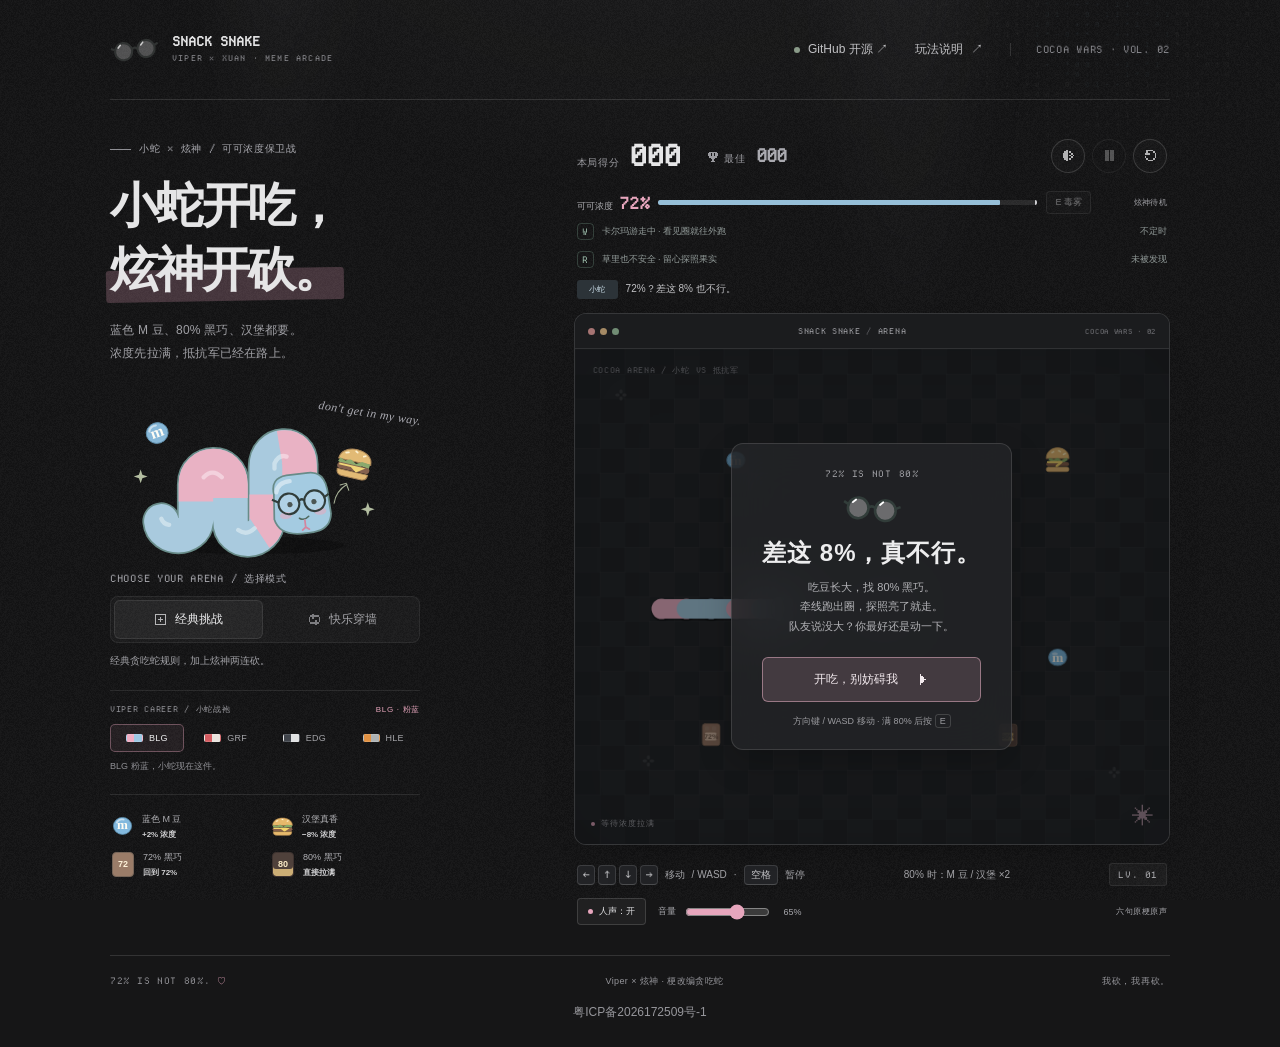
==== commit 7eb094f8: "Add ICP filing footer and update live domain link" ====
--- a/index.html
+++ b/index.html
@@ -62,7 +62,7 @@
 .primary-btn{border-color:color-mix(in srgb,var(--accent) 45%,#ffffff20);background:color-mix(in srgb,var(--accent) 16%,#242528);color:#f2e9ed;border-radius:6px;box-shadow:none}.primary-btn:hover{background:color-mix(in srgb,var(--accent) 23%,#242528);box-shadow:none;transform:translateY(-2px)}.start-hint{color:#9c9ca1}.start-hint kbd{border-color:#ffffff27}.board-top-note{color:#85858a}.corner-flower{color:color-mix(in srgb,var(--accent) 47%,#77777d)}.board-status{color:#a3a3a8}.board-status .status-dot{background:var(--accent)}
 .under-board{padding-top:18px}.control-hint,.under-note{color:#a4a4a8}.under-note em{color:var(--accent)}.keys kbd{font-family:var(--font-mono);color:#c5c5c8;background:#222326;border:1px solid #ffffff20;border-bottom-color:#ffffff31}.level-pill{font-family:var(--font-mono);border-radius:3px;background:#ffffff0a;color:#b4b4b8;border:1px solid #ffffff13}
 .audio-controls{color:#a7a7ac}.voice-toggle{border-color:#ffffff24;color:#c5c5c9;border-radius:4px}.voice-toggle[aria-pressed=true]{background:#ffffff0b;color:#e0e0e2}.voice-toggle i{background:#77777d}.voice-toggle[aria-pressed=true] i{background:var(--accent)}.voice-toggle.speaking{border-color:color-mix(in srgb,var(--accent-2) 55%,transparent);background:#ffffff0b}.audio-controls input{accent-color:var(--accent)}
-.footer{color:#96969b}.footer b{color:var(--accent)}
+.footer{color:#96969b;flex-wrap:wrap;gap:14px}.footer b{color:var(--accent)}.icp-record{flex-basis:100%;text-align:center;color:inherit;text-decoration:none;font-size:12px;line-height:1.7;letter-spacing:0}.icp-record:hover{text-decoration:underline;text-underline-offset:3px}
 .toast{background:#242528ed;border:1px solid #ffffff20;backdrop-filter:blur(18px);border-radius:6px}
 .karma-hud,.pantheon-hud{display:flex;align-items:center;gap:8px;min-height:23px;margin:5px 0 1px;color:#929b99;font-size:9px}.karma-mark{width:17px;height:17px;display:grid;place-items:center;border:1px solid #8ab9a144;border-radius:4px;color:#a7cab7;font:9px var(--font-mono)}.pantheon-hud[data-phase=reveal]{color:#b7d8cb}.pantheon-hud[data-phase=warning]{color:#e4c195}.pantheon-hud[data-phase=landing]{color:#e3b18e}.board-frame.skyfall{border-color:#c7a07899}.speaker.teammate{background:#91b1ce1a;color:#b3cddd}.karma-hud[data-phase=tether]{color:#b6dac7}.karma-hud[data-phase=rooted]{color:#dfb3db}.karma-hud[data-phase=rooted] .karma-mark{border-color:#cba1ce66;color:#dfb3db}.karma-timer{margin-left:auto;font:9px var(--font-mono);color:inherit;white-space:nowrap}.board-frame.rooted{border-color:#b78cb1aa}.speaker.karma{background:#82b59a1c;color:#bad5c4}
 @media(max-width:780px){.karma-hud,.pantheon-hud{font-size:8px;gap:6px;margin-top:3px}.karma-timer{font-size:8px}.control-hint{flex-shrink:0}.control-hint .keys,.control-hint>span{display:none}.control-hint:after{content:'滑动棋盘 / 下方方向键';font-size:9px;white-space:nowrap}.level-pill{white-space:nowrap;flex-shrink:0}}
@@ -159,7 +159,7 @@
    <div class="dpad" role="group" aria-label="触屏方向键"><button data-dir="up" aria-label="向上">↑</button><button data-dir="left" aria-label="向左">←</button><button data-dir="down" aria-label="向下">↓</button><button data-dir="right" aria-label="向右">→</button><button class="mobile-power" id="mobilePower" aria-label="释放毒雾" disabled>毒雾 E</button></div>
   </section>
  </main>
- <footer class="footer"><span class="english">72% IS NOT 80%. <b>♡</b></span><span>Viper × 炫神 · 梗改编贪吃蛇</span><span class="english">我砍，我再砍。</span></footer>
+ <footer class="footer"><span class="english">72% IS NOT 80%. <b>♡</b></span><span>Viper × 炫神 · 梗改编贪吃蛇</span><span class="english">我砍，我再砍。</span><a class="icp-record" href="https://beian.miit.gov.cn/" target="_blank" rel="noopener noreferrer">粤ICP备2026172509号-1</a></footer>
 </div>
 <dialog id="helpDialog" aria-labelledby="helpTitle"><div class="dialog-top"><h2 id="helpTitle">小蛇 × 炫神：开吃指南</h2><button class="icon-btn" id="closeHelp" aria-label="关闭玩法说明">×</button></div><p>核心还是贪吃蛇：吃东西长大，方向键转弯，避开墙和自己。小蛇攒浓度开毒雾；炫神会先标出一横一竖，再连砍两次。卡尔玛也会时不时来牵线；探照果实照到你后，别信“潘森没大”，快离开金色落点。</p><ul class="rules"><li>方向键 / WASD<span>控制方向</span></li><li>空格 / P<span>暂停、继续</span></li><li>R<span>重新开始</span></li><li>蓝色 M 豆<span>+10 分、+2% 浓度</span></li><li>72% / 80% 黑巧<span>+10 / +20 分，设为该浓度</span></li><li>汉堡<span>+30 分，浓度减 8%</span></li><li>满 80% 的下一口<span>M 豆、汉堡分数翻倍</span></li><li>E / 点击毒雾<span>消耗 8% 浓度，挡斧头约 4 秒</span></li><li>炫神两连砍<span>橙线预告；只判定蛇头</span></li><li>蛇头挨砍<span>扣最多 20 分、掉最多 3 节尾巴</span></li><li>卡尔玛 W 牵线<span>2 秒内跑出圆圈就断链</span></li><li>没能及时挣脱<span>定身约 1.4 秒，斧头照常出</span></li><li>探照果实照到蛇<span>位置暴露，小心小天跳大</span></li><li>潘森金色落点<span>1.8 秒内离开；毒雾能挡落地</span></li><li>出场节奏<span>有冷却、空窗越久越容易来</span></li><li>经典挑战<span>碰墙或咬到自己会结束</span></li><li>快乐穿墙<span>穿过边界，仍要避开自己</span></li></ul><p class="small-copy">挨砍还会掉 8% 浓度，最短保留 3 节。毒雾能挡斧头和潘森落地，不能挡卡尔玛牵线，也不能免除撞墙或撞自己的惩罚。卡尔玛本身不挡路；定身时仍能提前按方向，恢复后转弯。潘森落地只判定蛇头，命中损失最多 20 分、3 节尾巴和 8% 浓度。牵线与跳大不会同时起手，所有预警都跟着暂停一起停。手机支持滑动和方向键；每吃 4 份食物会稍微加速。</p><fieldset class="voice-samples"><legend>原声试听 · 点一句，听一句</legend><div><button data-voice="interfere">不要妨碍我</button><button data-voice="poison">我的毒没有解药</button><button data-voice="protect">我不是为了抵抗…</button><button data-voice="kenchana">肯恰那</button><button data-voice="cut">我砍！</button><button data-voice="cutAgain">我再砍！</button></div><p>吃到满浓度、释放毒雾和炫神出招时，会自动触发相应台词。音效与人声默认开启，各自可以单独关闭。第一次点“开吃”后浏览器才允许播放声音。<br>原声剪自你选的<a href="https://www.bilibili.com/video/BV18YbV6FECh/" target="_blank" rel="noopener noreferrer">「茉子不是茉」混剪 ↗</a>，保留片段中的背景音。</p></fieldset><details class="meme-notes"><summary>梗从哪来：为什么这两边会对上？</summary><p>蛇方对应 Viper：巧克力与蓝色 M 豆、汉堡反差，以及借《无畏契约》同名角色薇蝮语音拼接的“我的毒没有解药”“不要妨碍我”。炫神一方在二创里是抵抗军，用“保护大家”和“我砍，我再砍”回应；“肯恰那”是这套混剪的蛇方洗脑段落。</p><p>游戏机制和对白组合为夸张改编，角色语音、二创台词不等于选手原话。</p><p>小蛇的战袍按 Viper 的队伍经历换色：BLG 粉蓝、Griffin 红白、EDG 黑白、HLE 橙灰。Griffin 是他崭露头角的队伍，EDG 是 2021 世界赛夺冠的那一站，HLE 也有他的两段经历。切颜色随时都行，不影响分数和进度。</p><p>卡尔玛牵线取自“一分钟被线杀”的新梗：BLG 对 MKOI 的开局下路片段里，对方卡尔玛参与控制，Viper 很早阵亡。游戏把卡尔玛 W 改成了跑出圈断链、留在圈里定身。</p><p>探照果实和潘森跳大取自 TES 对 BLG 的相关片段；“队友说没大”来自 Viper 赛后采访的讨论。潘森 R 被打断后返还冷却，是解说与网友提出的报错信息原因推测。</p><a href="https://www.bilibili.com/video/BV1k1xP6EEbE/" target="_blank" rel="noopener noreferrer">探照果实后的潘森跳大 ↗</a><a href="https://www.bilibili.com/video/BV1tsxe65ERN/" target="_blank" rel="noopener noreferrer">“潘森没大”的采访与讨论 ↗</a><a href="https://www.bilibili.com/video/BV1QGHA67EMM/" target="_blank" rel="noopener noreferrer">开局下路片段 ↗</a><a href="https://www.bilibili.com/video/BV18YbV6FECh/" target="_blank" rel="noopener noreferrer">双方对白的二创出处 ↗</a><a href="https://www.bilibili.com/video/BV1Lh411577B/" target="_blank" rel="noopener noreferrer">薇蝮角色语音 ↗</a><a href="https://weibo.com/5794519372/5066950486790195" target="_blank" rel="noopener noreferrer">80% 巧克力梗的当时报道 ↗</a></details><button class="primary-btn" id="gotIt">知道了，去开饭</button></dialog>
 <div id="toast" class="toast" role="status" aria-live="polite"></div><div id="announcement" role="status" aria-live="polite" style="position:absolute;width:1px;height:1px;overflow:hidden;clip-path:inset(50%)"></div>
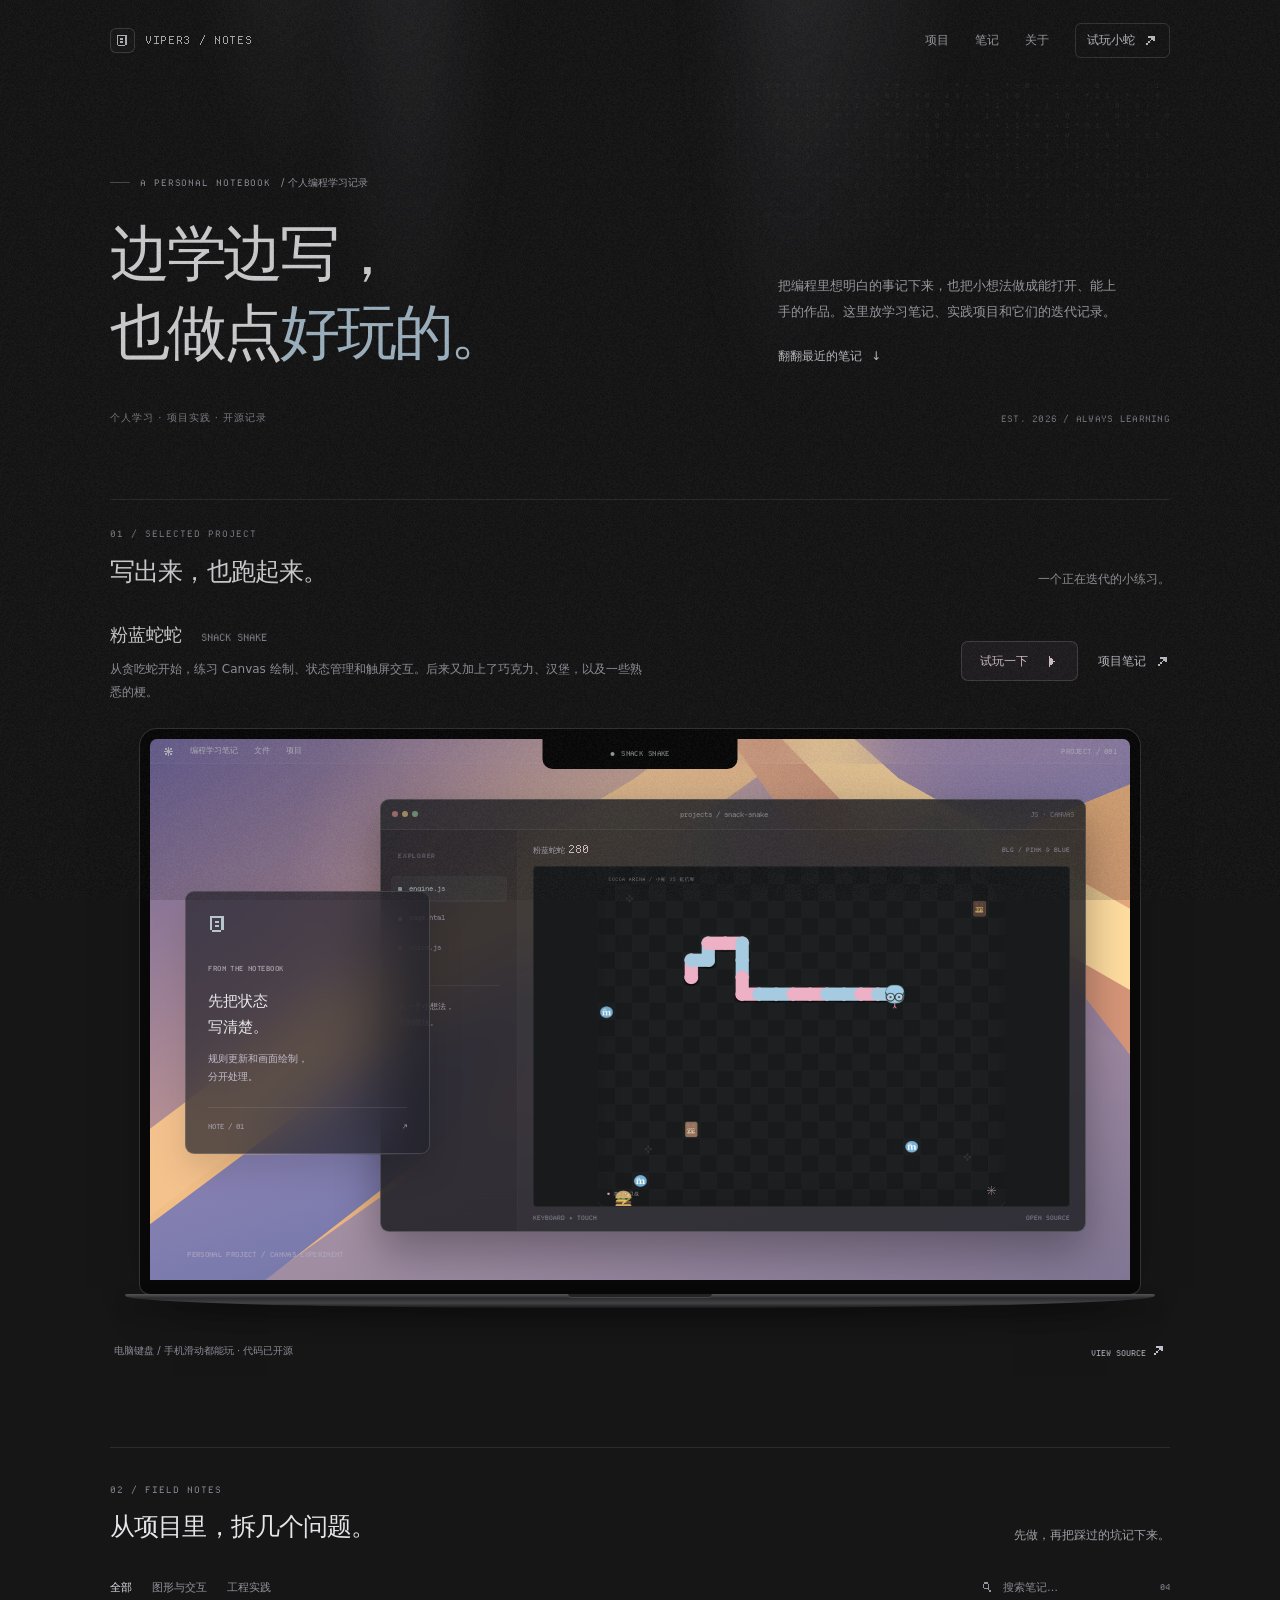
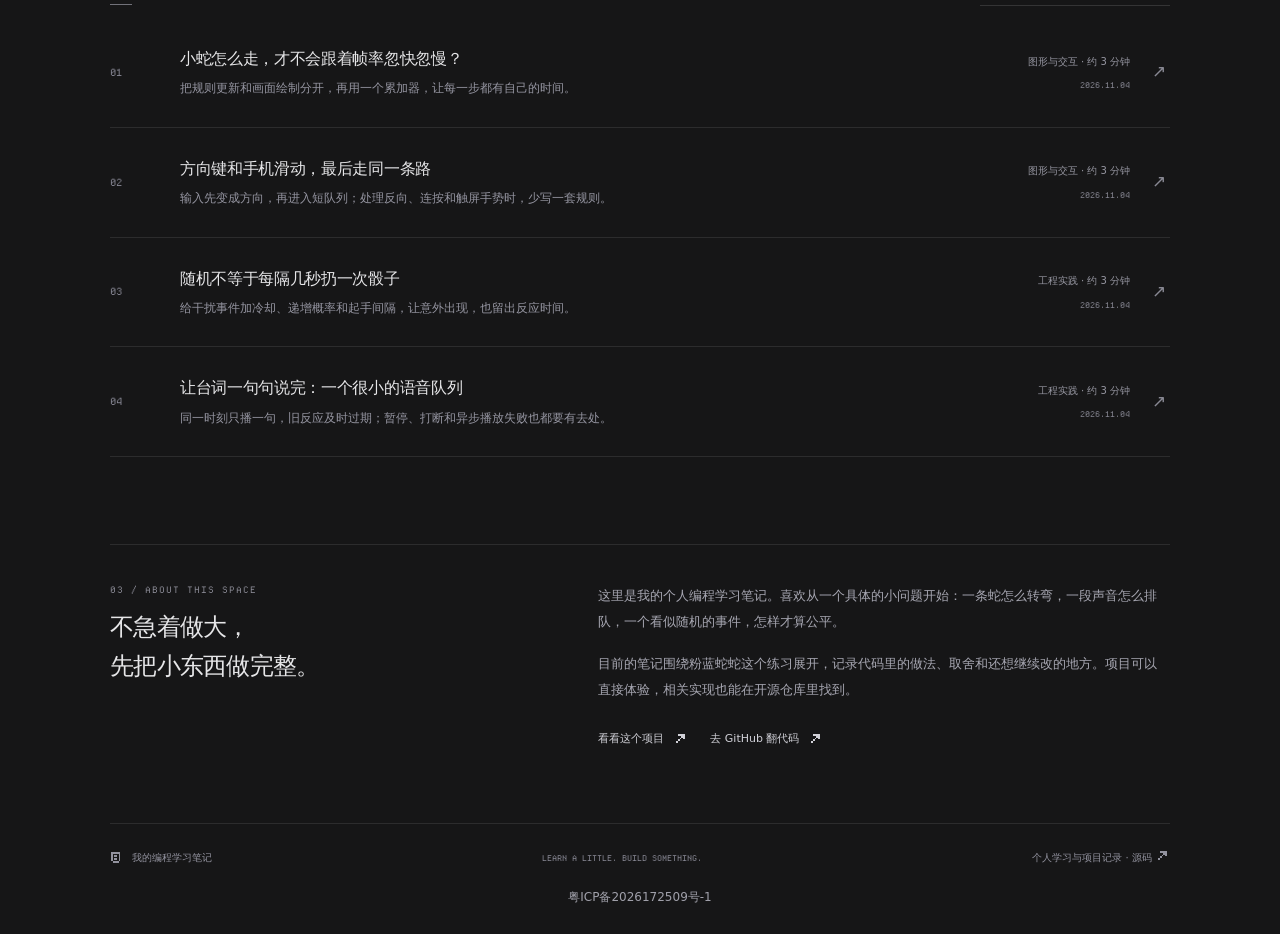
==== commit d5237190: "Build personal programming notebook around the Snack Snake project" ====
--- a/index.html
+++ b/index.html
@@ -1,706 +1,21 @@
 <!doctype html>
-<html lang="zh-CN">
-<head>
-<meta charset="UTF-8">
-<meta name="viewport" content="width=device-width,initial-scale=1,viewport-fit=cover">
-<meta name="theme-color" content="#161617">
-<meta name="description" content="Viper × 炫神梗改编贪吃蛇：蓝色M豆、72%与80%黑巧、汉堡、毒雾护盾、抵抗军两连砍、卡尔玛牵线与小天潘森跳大。">
-<link rel="icon" type="image/svg+xml" href="./favicon.svg">
-<link rel="shortcut icon" href="./favicon.svg">
-<title>粉蓝蛇蛇 · 浓度不够，炫神来凑</title>
-<style>
-:root{--paper:#f7f5ed;--ink:#303d3a;--muted:#808780;--pink:#f1aec4;--blue:#9ec8e4;--green:#dbe8cf;--line:#dcded3;--font:'PingFang SC','Hiragino Sans GB','Microsoft YaHei','Noto Sans CJK SC',sans-serif}
-*{box-sizing:border-box}body{margin:0;background:var(--paper);color:var(--ink);font-family:var(--font);-webkit-font-smoothing:antialiased}button,a{-webkit-tap-highlight-color:transparent}button{font:inherit;color:inherit;cursor:pointer}button:focus-visible,a:focus-visible,canvas:focus-visible{outline:3px solid #528db2;outline-offset:4px}button:disabled{cursor:default;opacity:.4}button{touch-action:manipulation}button:not(:disabled){transition:background .18s,transform .18s,box-shadow .18s}button:not(:disabled):active{transform:translateY(2px)}button svg{width:20px;height:20px;fill:none;stroke:currentColor;stroke-width:1.7;stroke-linecap:round;stroke-linejoin:round}button svg.fill{fill:currentColor;stroke:none}.shell{max-width:1392px;padding:0 46px;margin:0 auto}.topbar{height:100px;border-bottom:1px solid var(--line);display:flex;align-items:center;justify-content:space-between;gap:20px}.brand{display:flex;gap:13px;align-items:center}.brand-mark{height:41px;width:49px;transform:rotate(-8deg)}.brand-name{font-family:Arial,Helvetica,sans-serif;font-size:15px;line-height:1.13;font-weight:800;letter-spacing:1px}.brand-name span{font-weight:500;font-size:10px;letter-spacing:2.2px}.top-right{display:flex;gap:27px;align-items:center;font-size:12px}.open-tag{display:flex;gap:8px;align-items:center;color:#727d6c}.open-tag i,.status-dot{width:6px;height:6px;background:#7e9a72;border-radius:50%}.text-btn{background:none;border:0;padding:9px 0;font-size:12px;display:flex;align-items:center;gap:8px}.text-btn:hover{color:#9a657e}.edition{border-left:1px solid var(--line);padding-left:25px;font:10px Arial,sans-serif;letter-spacing:1.8px;color:#8b9185}.layout{display:grid;grid-template-columns:minmax(280px,370px) minmax(0,1fr);gap:54px;padding:37px 0 30px;align-items:start}.intro{position:relative;padding-top:10px}.eyebrow{display:flex;gap:8px;align-items:center;font-size:10px;letter-spacing:2px;color:#7c8877;font-family:Arial,sans-serif}.eyebrow:before{content:'';width:21px;height:1px;background:#8c9985}h1{font-size:52px;line-height:1.34;letter-spacing:-2px;font-weight:650;margin:18px 0 16px}h1 .highlight{position:relative;isolation:isolate}h1 .highlight:before{content:'';position:absolute;inset:48% -4px 3%;background:var(--pink);z-index:-1;transform:rotate(-2deg);border-radius:3px}.intro-copy{font-size:12px;line-height:1.95;letter-spacing:.2px;color:#798076;margin:0}.mascot{height:211px;position:relative;margin:13px -6px 4px}.mascot>svg{width:100%;height:100%;overflow:visible}.mood{position:absolute;font:italic 12px Georgia,serif;letter-spacing:.4px;right:4px;top:28px;transform:rotate(9deg);color:#83907e}.mode-label{font-size:10px;letter-spacing:2px;color:#92978a;margin-bottom:10px}.modes{display:flex;gap:5px;background:#eaece2;padding:5px;border-radius:12px}.mode{flex:1;display:flex;align-items:center;justify-content:center;gap:7px;font-size:12px;padding:11px 5px;border:0;border-radius:8px;background:transparent;color:#7c8376}.mode[aria-pressed=true]{background:#fffef8;box-shadow:0 2px 7px #303d3a0a;color:var(--ink)}.mode svg{width:15px;height:15px}.mode-note{font-size:10px;color:#8f9588;margin:11px 0 0;min-height:17px}.snack-menu{display:flex;gap:20px;align-items:center;border-top:1px solid var(--line);margin-top:20px;padding-top:18px}.menu-item{display:flex;align-items:center;gap:9px;font-size:10px;color:#7a8276}.menu-item svg{width:30px;height:30px}.menu-item strong{font-weight:600;color:#56634f;margin-left:3px}.play-panel{min-width:0}.scorebar{display:flex;align-items:center;justify-content:space-between;padding:0 3px 16px;gap:8px}.scores{display:flex;align-items:center;gap:26px}.scoregroup{display:flex;gap:10px;align-items:baseline}.score-label{font-size:10px;letter-spacing:1px;color:#90978b}.score-number{font:600 29px Arial,sans-serif;letter-spacing:-1px;min-width:41px;font-variant-numeric:tabular-nums}.best-score{font-size:18px;color:#8c9685;min-width:26px}.record-icon{width:14px;height:14px;fill:none;stroke:#a0a78e;stroke-width:1.7;vertical-align:-2px;margin-right:4px}.round-actions{display:flex;gap:7px}.icon-btn{width:34px;height:34px;display:grid;place-items:center;border:1px solid #dce0d3;border-radius:50%;background:transparent}.icon-btn:hover{background:#e9eddf}.icon-btn svg{width:15px;height:15px}.board-frame{padding:10px;background:#e4eadb;border:1px solid #d1dac7;border-radius:24px;box-shadow:0 7px 0 #dbe1d1,0 18px 35px -24px #6c785c70;position:relative}.board{position:relative;border:1px solid #d3ddca;border-radius:15px;overflow:hidden;isolation:isolate;background:#f0f3e6}.board:after{content:'';position:absolute;inset:0;pointer-events:none;box-shadow:inset 0 0 30px #6481560a;z-index:3;border-radius:inherit}canvas{width:100%;height:auto;aspect-ratio:6/5;display:block;touch-action:none;outline:none}.overlay{position:absolute;inset:0;display:flex;align-items:center;justify-content:center;z-index:5;background:#f4f5eb35;transition:opacity .2s}.overlay[hidden]{display:none}.start-card{position:relative;text-align:center;background:#fffdf3f5;border:1px solid #fff;border-radius:22px;padding:27px 34px 24px;box-shadow:0 14px 50px #566c4b15;backdrop-filter:blur(7px);min-width:265px;transform:rotate(-1deg)}.tiny-title{font:9px Arial,sans-serif;letter-spacing:2.7px;color:#88927e}.card-glasses{display:block;width:59px;height:33px;margin:13px auto 4px;transform:rotate(6deg)}.overlay h2{font-size:27px;line-height:1.3;letter-spacing:1px;font-weight:600;margin:12px 0 9px}.overlay-copy{font-size:11px;color:#8c937f;line-height:1.8;margin:0 0 20px}.primary-btn{border:1px solid var(--ink);background:var(--ink);color:#fffdf3;padding:13px 26px;border-radius:10px;display:flex;gap:19px;align-items:center;justify-content:center;font-size:12px;width:100%;box-shadow:0 3px 0 #15251e}.primary-btn:hover{background:#48594b;box-shadow:0 4px 0 #15251e}.primary-btn svg{height:13px;width:13px}.start-hint{font-size:9px;color:#9a9f8f;margin:13px 0 0}.start-hint kbd{font:inherit;border:1px solid #dedfd3;border-radius:3px;padding:1px 4px}.board-top-note{position:absolute;left:18px;top:16px;font:8px Arial,sans-serif;letter-spacing:1.8px;color:#adb49d;pointer-events:none}.corner-flower{position:absolute;right:15px;bottom:14px;color:#aebca0;pointer-events:none;font-size:22px;font-family:Georgia,serif}.board-status{position:absolute;left:16px;bottom:15px;display:flex;align-items:center;gap:6px;color:#98a58a;font-size:8px;letter-spacing:1px;pointer-events:none}.board-status .status-dot{width:4px;height:4px;background:#99ac86}.under-board{display:flex;justify-content:space-between;align-items:center;padding:22px 3px 0;gap:10px}.control-hint{display:flex;align-items:center;gap:7px;font-size:10px;color:#8a9380}.keys{display:flex;gap:3px}.keys kbd{display:grid;place-items:center;width:18px;height:20px;border:1px solid #d5dbca;border-bottom-width:2px;border-radius:4px;font:10px Arial,sans-serif;color:#78866b;background:#fbfcf4}.under-note{font-size:10px;color:#8c9681}.under-note em{font-style:normal;color:#5d7450}.level-pill{font:9px Arial,sans-serif;background:#e9edde;color:#7c8a70;padding:5px 8px;border-radius:5px;letter-spacing:.6px}.footer{border-top:1px solid var(--line);padding:19px 0 23px;display:flex;align-items:center;justify-content:space-between;color:#919787;font-size:9px;letter-spacing:.4px}.footer .english{font:9px Arial,sans-serif;letter-spacing:1.4px}.footer b{color:#d194a9;font-weight:400}.dpad{display:none;grid-template-columns:repeat(3,46px);grid-template-rows:repeat(2,39px);gap:5px;justify-content:center;margin:20px auto 0}.dpad button{background:#e8ecdf;border:1px solid #d3dcc8;border-bottom-width:3px;border-radius:10px;font:20px Arial,sans-serif}.dpad [data-dir=up]{grid-column:2}.dpad [data-dir=left]{grid-column:1;grid-row:2}.dpad [data-dir=down]{grid-column:2;grid-row:2}.dpad [data-dir=right]{grid-column:3;grid-row:2}.toast{position:fixed;bottom:30px;left:50%;transform:translate(-50%,20px);padding:12px 22px;background:#303d3af2;color:#fffdf5;border-radius:11px;opacity:0;pointer-events:none;font-size:12px;transition:.2s;z-index:20;max-width:90%;text-align:center}.toast.show{transform:translate(-50%,0);opacity:1}dialog{border:1px solid #dedfd1;background:var(--paper);color:var(--ink);border-radius:24px;padding:30px 34px;max-width:430px;width:calc(100% - 36px);box-shadow:0 15px 80px #303d3a25}dialog::backdrop{background:#303d3a55;backdrop-filter:blur(4px)}.dialog-top{display:flex;justify-content:space-between;align-items:center}dialog h2{font-size:23px;margin:0}dialog p{font-size:12px;line-height:2;color:#7a8273;margin:19px 0}.rules{padding:0;list-style:none;margin:22px 0}.rules li{font-size:12px;border-top:1px solid var(--line);padding:13px 0;display:flex;justify-content:space-between;gap:12px}.rules span{color:#8d9584}.small-copy{font-size:10px!important}.float-up{animation:float 4s ease-in-out infinite;transform-origin:50% 50%}@keyframes float{50%{transform:translateY(-8px) rotate(2.5deg)}}.wiggle{animation:wiggle .3s ease-in-out}@keyframes wiggle{25%{transform:translateX(-3px)}75%{transform:translateX(3px)}}@media(min-width:1450px){.layout{padding-top:52px;gap:70px}.mascot{height:239px}h1{font-size:58px}.topbar{height:110px}}
-@media(max-width:1100px){.shell{padding:0 30px}.layout{grid-template-columns:280px minmax(0,1fr);gap:30px;padding-top:30px}h1{font-size:45px}.mascot{height:172px}.scores{gap:17px}.scoregroup{gap:7px}.control-hint{font-size:9px}.control-hint .wasd{display:none}.intro-copy{font-size:11px}.snack-menu{gap:12px}.start-card{padding:20px 26px;min-width:245px}.edition{display:none}.under-note{font-size:9px}}
-@media(min-width:781px) and (max-height:850px){.shell{max-width:1160px;padding:0 34px}.topbar{height:72px}.layout{grid-template-columns:310px minmax(0,1fr);gap:42px;padding:23px 0 20px}.play-panel{max-width:calc((100svh - 258px)*1.2);justify-self:end}.intro{padding-top:7px}.eyebrow{font-size:9px}h1{font-size:44px;margin:13px 0 11px}.intro-copy{font-size:11px}.mascot{height:166px;margin-top:4px}.mode-label{font-size:9px;margin-bottom:8px}.mode{padding:9px 5px}.mode-note{font-size:9px}.snack-menu{margin-top:15px;padding-top:13px}.under-board{padding-top:17px}.footer{padding:16px 0 20px}}
-@media(max-width:780px){.shell{max-width:620px;padding:0 22px}.topbar{height:77px}.top-right{gap:19px}.open-tag{font-size:10px}.brand-name{font-size:12px}.brand-name span{font-size:8px}.brand-mark{width:38px;height:33px}.layout{display:flex;flex-direction:column;gap:23px;padding:25px 0}.intro{padding:0;width:100%}.eyebrow{font-size:9px}h1{font-size:37px;letter-spacing:-1px;margin:12px 0 9px;line-height:1.4}h1 br{display:none}.intro-copy{font-size:11px;line-height:1.8}.mascot{position:absolute;right:-8px;top:-16px;width:147px;height:126px;pointer-events:none}.mood{display:none}.mascot .decor{display:none}.intro h1{max-width:75%}.intro-copy{max-width:70%}.mode-box{margin-top:20px;display:flex;align-items:center;gap:12px}.mode-label{display:none}.modes{width:255px;padding:4px}.mode{padding:9px 6px;font-size:11px}.mode-note{margin:0;font-size:9px;max-width:115px;line-height:1.7}.snack-menu{display:none}.play-panel{width:100%}.scorebar{padding-bottom:13px}.board-frame{padding:7px;border-radius:20px}.board{border-radius:13px}.under-board{padding-top:17px}.dpad{display:grid}.footer{font-size:8px;gap:10px;padding-top:17px}.footer .english{font-size:8px;letter-spacing:.6px}.under-note{font-size:9px}.board-top-note{font-size:7px;left:12px;top:12px}.board-status{left:12px;bottom:11px}.corner-flower{right:12px;bottom:8px}.start-card{min-width:220px;padding:17px 24px}.overlay h2{font-size:23px}.overlay-copy{margin-bottom:15px;font-size:10px}.card-glasses{width:48px;height:26px;margin-top:10px}.start-hint{font-size:8px}.primary-btn{padding:12px 20px;font-size:11px}.tiny-title{font-size:8px}}
-@media(max-width:390px){.shell{padding:0 16px}.intro h1{font-size:31px}.mascot{width:130px;right:-10px;top:-10px}.top-right{gap:10px}.open-tag{display:none}.mode-note{font-size:8px}.modes{min-width:218px}.scores{gap:13px}.score-label{font-size:9px}.score-number{font-size:25px}.best-score{font-size:17px}.icon-btn{width:31px;height:31px}.round-actions{gap:5px}.control-hint{gap:5px;font-size:8px}.keys kbd{width:16px;height:18px}.under-note{font-size:8px}.start-card{min-width:200px;padding:15px 20px}.start-hint{margin-top:10px}}
-.highlight{display:inline-block;white-space:nowrap}
-@media(max-width:780px){h1 br{display:block}}
-@media(prefers-reduced-motion:reduce){*{animation:none!important;transition:none!important}}
-
-.eyebrow{font-family:var(--font);letter-spacing:1.4px}.meme-menu{display:grid;grid-template-columns:1fr 1fr;gap:11px 10px}.menu-item{font-size:9px;gap:7px}.menu-item svg{width:25px;height:25px;flex-shrink:0}.menu-item strong{font-size:8px;display:block;margin:3px 0 0}.cocoa-icon{display:grid;place-items:center;width:22px;height:25px;border:1px solid #796455;border-radius:4px;background:#9e7b64;color:#fff1d3;font:700 9px Arial,sans-serif;flex-shrink:0;margin:0 2px}.cocoa-icon.high{background:#514139;border-color:#3e322e;box-shadow:inset 0 -7px #d1ae6b;color:#ffedc1}.meme-hud{margin:0 3px 11px}.fuel-row{display:flex;gap:9px;align-items:center;height:25px}.fuel-label{font-size:9px;white-space:nowrap;color:#87917c}.fuel-label strong{font:600 16px Arial,sans-serif;color:#657b55;margin-left:4px}.fuel-track{flex:1;min-width:20px;height:8px;background:#e5e5da;border-radius:5px;position:relative;overflow:hidden}.fuel-track span{display:block;background:#b7c6a1;height:100%;width:90%;transition:width .2s,background .2s;border-radius:inherit}.fuel-track i{position:absolute;right:0;top:0;width:2px;height:100%;background:#8f9d7b}.fuel-track.charged span{background:linear-gradient(90deg,#9ac7df,#dda9c1)}.power-btn{font-size:9px;white-space:nowrap;border:1px solid #bdcfb1;border-bottom-width:2px;background:#dce8cf;border-radius:6px;padding:5px 8px;line-height:1.3;color:#536c43}.power-btn:not(:disabled){background:#303d3a;border-color:#303d3a;color:#fff9ee}.power-btn:disabled{opacity:.5}.rival-status{font-size:8px;letter-spacing:.3px;color:#8a927e;white-space:nowrap;min-width:67px;text-align:right}.rival-status.danger{color:#a85c45}.dialogue-row{display:flex;align-items:center;gap:8px;margin-top:7px;font-size:10px;min-height:22px;color:#64745b}.speaker{display:inline-flex;justify-content:center;align-items:center;min-width:41px;flex-shrink:0;background:#dcebf3;color:#68889c;padding:4px 7px;border-radius:5px;font-size:8px}.speaker.enemy{background:#f3dfcd;color:#a17650}.dialogue-row #dialogue{line-height:1.6}.meme-notes{border-top:1px solid var(--line);padding:15px 0;margin:8px 0 13px;font-size:11px}.meme-notes summary{cursor:pointer;color:#667b57}.meme-notes p{font-size:10px;margin:12px 0;line-height:1.9}.meme-notes a{display:block;font-size:10px;line-height:2;color:#638ca3;text-decoration:none}dialog{max-height:85svh;overflow:auto}.board-frame.powered{border-color:#b3c8a0;box-shadow:0 7px 0 #c5d7b4,0 0 29px #b7d6a53a}.board-frame.under-attack{border-color:#d9b295}.dpad{position:relative}.mobile-power{grid-column:3;grid-row:1;font:9px var(--font)!important;background:#d9e8d0!important}.footer .english:last-child{font-family:var(--font);letter-spacing:1px}
-@media(min-width:781px){.play-panel{width:100%;max-width:calc((100svh - 320px)*1.2);justify-self:end}}
-@media(min-width:781px) and (max-height:850px){.play-panel{max-width:calc((100svh - 320px)*1.2)}.mascot{height:151px}.meme-menu{padding-top:11px;margin-top:12px;gap:8px}.menu-item{font-size:8px}.under-note{font-size:8px}.wasd{display:none!important}.meme-hud{margin-bottom:10px}.fuel-row{gap:7px}}
-@media(max-width:780px){.meme-menu{display:none}.eyebrow{font-size:8px}.meme-hud{margin:0 2px 10px}.fuel-row{gap:6px}.fuel-label{font-size:8px}.fuel-label strong{font-size:14px;margin-left:3px}.power-btn{font-size:8px;padding:5px 6px}.rival-status{font-size:7px;min-width:60px}.dialogue-row{font-size:9px;margin-top:6px;min-height:23px}.speaker{font-size:7px;min-width:36px;padding:3px 5px}.under-note{font-size:8px;max-width:115px;text-align:center;line-height:1.7}.footer{flex-wrap:wrap}.intro-copy{max-width:73%}.mood{display:none}.start-card{padding-left:19px;padding-right:19px}.overlay h2{font-size:21px}.overlay-copy{font-size:9px}.tiny-title{letter-spacing:2px}}
-
-.audio-controls{display:flex;align-items:center;gap:12px;margin:12px 3px 0;font-size:9px;color:#8a9382;min-height:25px}.voice-toggle{display:flex;align-items:center;gap:6px;white-space:nowrap;border:1px solid #d5ddca;background:transparent;padding:6px 10px;border-radius:6px;font-size:9px}.voice-toggle i{width:5px;height:5px;border-radius:50%;background:#b2b7a9}.voice-toggle[aria-pressed=true]{background:#e6eddf;color:#60794f}.voice-toggle[aria-pressed=true] i{background:#88a86c}.voice-toggle.speaking{border-color:#98b7ce;background:#e1edf2}.audio-controls label{display:flex;align-items:center;gap:7px}.audio-controls input{width:85px;accent-color:#8caa7d;cursor:pointer}.audio-controls output{width:26px;font:9px Arial,sans-serif}.voice-caption{margin-left:auto;min-width:0;overflow:hidden;text-overflow:ellipsis;white-space:nowrap;font-size:8px;letter-spacing:.5px}.voice-samples{border:0;border-top:1px solid var(--line);padding:17px 0 0;margin:18px 0}.voice-samples legend{font-size:11px;color:#687b5b;padding-right:9px}.voice-samples>div{display:grid;grid-template-columns:1fr 1fr;gap:7px}.voice-samples button{font-size:10px;text-align:left;background:#e9ede1;border:1px solid #d5ddca;border-radius:6px;padding:9px 8px;line-height:1.5}.voice-samples p{margin:10px 0;font-size:9px;line-height:1.8}.voice-samples a{color:#638ca3}.voice-samples button:before{content:'▷';margin-right:5px;color:#7b9370}input:focus-visible{outline:2px solid #528db2;outline-offset:3px}
-@media(min-width:781px){.play-panel{max-width:calc((100svh - 403px)*1.2)}}
-@media(max-width:780px){.audio-controls{gap:8px;margin-top:12px}.audio-controls input{width:74px}.voice-caption{font-size:7px}.voice-toggle{font-size:8px;padding:6px 8px}}
-
-@font-face{font-family:DepartureMono;src:url('[data-uri]') format('woff2');font-display:swap}
-:root{--paper:#161617;--ink:#e2e2e3;--muted:#96969a;--pink:#f1aec4;--blue:#9ec8e4;--green:#dbe8cf;--line:#ffffff20;--accent:#e7a6bd;--accent-2:#96bfd8;--board-bg:#191a1c;--board-alt:#1d1e20;--board-line:#ffffff09;--font-mono:'DepartureMono',monospace}
-body{isolation:isolate;background:var(--paper);color:var(--ink)}
-.ambient-lights{position:fixed;inset:0;z-index:0;overflow:hidden;pointer-events:none;background:radial-gradient(ellipse 54% 45% at 50% -12%,#ffffff0b,transparent 78%)}
-.ambient-lights:before,.ambient-lights:after{content:"";position:absolute;inset:-24%;pointer-events:none;filter:blur(30px)}
-.ambient-lights:before{background:radial-gradient(ellipse 110px 620px at 31% 0%,#d8d8dc12,transparent 78%),radial-gradient(ellipse 130px 700px at 64% 5%,#d5d5da10,transparent 80%);animation:light-drift 24s ease-in-out infinite alternate}
-.ambient-lights:after{background:radial-gradient(ellipse 600px 260px at 50% 0%,#ffffff09,transparent 78%);animation:light-breathe 12s ease-in-out infinite alternate}
-.glyph-field{position:fixed;inset:0;width:100%;height:100%;z-index:1;pointer-events:none;opacity:.74}
-.page-grain{position:fixed;inset:0;z-index:2;opacity:.15;pointer-events:none;background:url('[data-uri]') repeat;background-size:128px 128px}
-.shell{position:relative;z-index:3;max-width:1152px}
-.topbar,.footer{border-color:var(--line)}
-.brand-name{font-family:var(--font-mono);color:#e4e4e5;font-size:13px;letter-spacing:0}.brand-name span{font-size:8px;letter-spacing:1.2px;color:#929297}
-.brand-mark{opacity:.78}.brand-mark use{filter:grayscale(.8)}
-.top-right,.text-btn{color:#c2c2c5}.open-tag{color:#a5b5a3}.open-tag i,.status-dot{background:#8a9b89}.edition{color:#8d8d92;border-color:#ffffff20}
-.text-btn:hover,.meme-notes summary:hover{color:var(--accent)}
-h1{color:#e5e5e6}h1 .highlight:before{background:var(--accent);opacity:.23;transform:rotate(-1deg)}
-.eyebrow,.mode-label,.palette-heading,.edition,.score-label,.tiny-title,.board-top-note,.window-build,.footer .english{font-family:var(--font-mono);letter-spacing:.7px}
-.eyebrow,.mode-label{color:#aaaab0}.eyebrow:before{background:#8e8e93}.intro-copy,.mode-note{color:#a0a0a5}
-.mood{color:#aaaab1}.mascot>svg{filter:saturate(.88)}.mascot .mascot-outline{stroke:var(--mascot-outline)}.mascot .mascot-body{stroke:var(--mascot-body)}.mascot .mascot-accent{stroke:var(--mascot-accent)}.mascot .mascot-head{fill:var(--mascot-head);stroke:var(--mascot-outline)}
-.modes{background:#ffffff08;border:1px solid #ffffff12;border-radius:8px;padding:3px}.mode{border-radius:6px;color:#a4a4a8}.mode[aria-pressed=true]{color:#ededee;background:#ffffff0c;box-shadow:inset 0 0 0 1px #ffffff17}.mode svg{opacity:.72}
-.palette-box{margin-top:19px;padding-top:13px;border-top:1px solid #ffffff18}.palette-heading{display:flex;justify-content:space-between;align-items:center;gap:10px;font-size:8px;color:#98989d}.palette-current{color:var(--accent);font-family:var(--font)}
-.palette-options{display:flex;gap:5px;margin-top:9px}.palette-option{display:flex;align-items:center;justify-content:center;gap:6px;min-width:0;flex:1;padding:7px 4px;background:transparent;border:1px solid transparent;border-radius:5px;color:#a4a4a8;font-size:9px;letter-spacing:.2px}.palette-option:hover{background:#ffffff08}.palette-option[aria-pressed=true]{border-color:color-mix(in srgb,var(--accent) 38%,transparent);background:color-mix(in srgb,var(--accent) 8%,transparent);color:#eeeeef}.swatch{width:17px;height:8px;border-radius:2px;background:linear-gradient(90deg,#f1aec4 0 50%,#9ec8e4 50%);border:1px solid #ffffff20;flex-shrink:0}.swatch.griffin{background:linear-gradient(90deg,#d45c61 0 50%,#e9e3dd 50%)}.swatch.edg{background:linear-gradient(90deg,#40444b 0 50%,#e0e1e2 50%)}.swatch.hle{background:linear-gradient(90deg,#e19142 0 50%,#aeb3b4 50%)}.palette-note{font-size:9px;line-height:1.6;color:#8e8e93;margin:7px 0 0;min-height:14px}
-.snack-menu{border-color:#ffffff19}.menu-item{color:#b1b1b5}.menu-item strong{color:#d2d2d4}.cocoa-icon{filter:saturate(.85)}
-.score-number{font-family:var(--font-mono);color:#e5e5e6}.best-score{color:#aaaab0}.score-label{color:#9b9ba0}.record-icon{stroke:#a5a5aa}
-.icon-btn{border-color:#ffffff26;color:#cdcdcf;background:#ffffff04}.icon-btn:hover{background:#ffffff0c}.round-actions svg{opacity:.85}.pixel-icon{fill:currentColor;stroke:none;shape-rendering:crispEdges;flex-shrink:0}
-.meme-hud{margin-bottom:13px}.fuel-label{color:#b0b0b4}.fuel-label strong{font-family:var(--font-mono);color:var(--accent)}.fuel-track{height:5px;background:#ffffff18;border-radius:2px}.fuel-track span{background:var(--accent-2);border-radius:1px}.fuel-track.charged span{background:linear-gradient(90deg,var(--accent-2),var(--accent))}.fuel-track i{background:#d0d0d4}.power-btn{border:1px solid #ffffff25;border-radius:4px;background:#ffffff08;color:#c8c8ca}.power-btn:not(:disabled){background:color-mix(in srgb,var(--accent) 16%,#191a1c);border-color:color-mix(in srgb,var(--accent) 42%,transparent);color:#f1e9ec}.rival-status{color:#a0a0a5}.rival-status.danger{color:#e0a27f}.dialogue-row{color:#c1c1c4}.speaker{background:color-mix(in srgb,var(--accent-2) 15%,#191a1c);color:#c9dce6;border-radius:3px}.speaker.enemy{background:#d39a6d18;color:#e1bb9d}
-.board-frame{padding:0;background:#191a1c;border:1px solid #ffffff20;border-radius:12px;box-shadow:0 16px 42px -34px #000b;overflow:hidden}
-.board-window-bar{height:35px;display:flex;align-items:center;justify-content:space-between;gap:12px;padding:0 13px;border-bottom:1px solid #ffffff18;background:#1b1c1e;color:#aaaaaf;font:8px var(--font-mono);letter-spacing:.7px}
-.window-lights{display:flex;gap:5px}.window-lights i{display:block;width:7px;height:7px;border-radius:50%;background:#727276}.window-lights i:first-child{background:#a67473}.window-lights i:nth-child(2){background:#a58a65}.window-lights i:nth-child(3){background:#718c74}.board-window-bar>b,.board-window-bar b{color:#646469;font-weight:400}.window-build{font-size:7px;color:#77777c}
-.board{border:0;border-radius:0;background:var(--board-bg)}.board:after{inset:0;border-radius:0;box-shadow:inset 0 0 70px #0002}
-.overlay{background:#11121477}.start-card{background:#242528c9;border:1px solid #ffffff20;border-radius:12px;padding:24px 30px 21px;box-shadow:0 12px 34px #0003;backdrop-filter:blur(28px) saturate(112%);-webkit-backdrop-filter:blur(28px) saturate(112%);transform:none}.tiny-title{color:#a8a8ad}.overlay h2{color:#ededee;font-size:24px}.overlay-copy{color:#b3b3b7}.card-glasses{filter:grayscale(.15)}
-.primary-btn{border-color:color-mix(in srgb,var(--accent) 45%,#ffffff20);background:color-mix(in srgb,var(--accent) 16%,#242528);color:#f2e9ed;border-radius:6px;box-shadow:none}.primary-btn:hover{background:color-mix(in srgb,var(--accent) 23%,#242528);box-shadow:none;transform:translateY(-2px)}.start-hint{color:#9c9ca1}.start-hint kbd{border-color:#ffffff27}.board-top-note{color:#85858a}.corner-flower{color:color-mix(in srgb,var(--accent) 47%,#77777d)}.board-status{color:#a3a3a8}.board-status .status-dot{background:var(--accent)}
-.under-board{padding-top:18px}.control-hint,.under-note{color:#a4a4a8}.under-note em{color:var(--accent)}.keys kbd{font-family:var(--font-mono);color:#c5c5c8;background:#222326;border:1px solid #ffffff20;border-bottom-color:#ffffff31}.level-pill{font-family:var(--font-mono);border-radius:3px;background:#ffffff0a;color:#b4b4b8;border:1px solid #ffffff13}
-.audio-controls{color:#a7a7ac}.voice-toggle{border-color:#ffffff24;color:#c5c5c9;border-radius:4px}.voice-toggle[aria-pressed=true]{background:#ffffff0b;color:#e0e0e2}.voice-toggle i{background:#77777d}.voice-toggle[aria-pressed=true] i{background:var(--accent)}.voice-toggle.speaking{border-color:color-mix(in srgb,var(--accent-2) 55%,transparent);background:#ffffff0b}.audio-controls input{accent-color:var(--accent)}
-.footer{color:#96969b;flex-wrap:wrap;gap:14px}.footer b{color:var(--accent)}.icp-record{flex-basis:100%;text-align:center;color:inherit;text-decoration:none;font-size:12px;line-height:1.7;letter-spacing:0}.icp-record:hover{text-decoration:underline;text-underline-offset:3px}
-.toast{background:#242528ed;border:1px solid #ffffff20;backdrop-filter:blur(18px);border-radius:6px}
-.karma-hud,.pantheon-hud{display:flex;align-items:center;gap:8px;min-height:23px;margin:5px 0 1px;color:#929b99;font-size:9px}.karma-mark{width:17px;height:17px;display:grid;place-items:center;border:1px solid #8ab9a144;border-radius:4px;color:#a7cab7;font:9px var(--font-mono)}.pantheon-hud[data-phase=reveal]{color:#b7d8cb}.pantheon-hud[data-phase=warning]{color:#e4c195}.pantheon-hud[data-phase=landing]{color:#e3b18e}.board-frame.skyfall{border-color:#c7a07899}.speaker.teammate{background:#91b1ce1a;color:#b3cddd}.karma-hud[data-phase=tether]{color:#b6dac7}.karma-hud[data-phase=rooted]{color:#dfb3db}.karma-hud[data-phase=rooted] .karma-mark{border-color:#cba1ce66;color:#dfb3db}.karma-timer{margin-left:auto;font:9px var(--font-mono);color:inherit;white-space:nowrap}.board-frame.rooted{border-color:#b78cb1aa}.speaker.karma{background:#82b59a1c;color:#bad5c4}
-@media(max-width:780px){.karma-hud,.pantheon-hud{font-size:8px;gap:6px;margin-top:3px}.karma-timer{font-size:8px}.control-hint{flex-shrink:0}.control-hint .keys,.control-hint>span{display:none}.control-hint:after{content:'滑动棋盘 / 下方方向键';font-size:9px;white-space:nowrap}.level-pill{white-space:nowrap;flex-shrink:0}}
-dialog{border:1px solid #ffffff21;background:#202124e8;color:#e2e2e4;border-radius:12px;box-shadow:0 18px 54px #0005;backdrop-filter:blur(30px) saturate(112%);-webkit-backdrop-filter:blur(30px) saturate(112%)}dialog::backdrop{background:#09090aa8;backdrop-filter:blur(6px)}dialog p,.rules span{color:#b0b0b5}.rules li,.voice-samples,.meme-notes{border-color:#ffffff1b}.meme-notes summary,.voice-samples legend{color:var(--accent)}.meme-notes a,.voice-samples a{color:var(--accent-2)}.voice-samples button{background:#ffffff08;border:1px solid #ffffff1b;color:#d0d0d2;border-radius:4px}.voice-samples button:before{color:var(--accent)}.dialog-top .icon-btn{border-radius:5px}
-.dpad button{background:#222326;border:1px solid #ffffff20;border-bottom:2px solid #ffffff30;border-radius:6px;color:#d1d1d4}.mobile-power{background:#ffffff0b!important;color:#ddd!important}.board-frame.powered{border-color:color-mix(in srgb,var(--accent) 55%,transparent);box-shadow:0 0 24px color-mix(in srgb,var(--accent) 15%,transparent)}.board-frame.under-attack{border-color:#d09a75}
-button:not(:disabled):hover{transition-duration:.18s}button:not(:disabled):active{transform:translateY(1px)}
-@keyframes light-drift{0%{transform:translate3d(-2%,0,0) rotate(-.5deg);opacity:.7}100%{transform:translate3d(3%,1%,0) rotate(.6deg);opacity:1}}
-@keyframes light-breathe{0%{transform:translate3d(-2%,-1%,0) scale(.97);opacity:.6}100%{transform:translate3d(2%,1%,0) scale(1.04);opacity:1}}
-@media(min-width:781px){.intro{padding-top:5px}.palette-box{max-width:340px}.palette-option{padding:8px 4px}.layout{grid-template-columns:minmax(280px,310px) minmax(0,1fr);gap:50px}h1{font-size:48px}.mascot{height:190px}}
-@media(max-width:780px){.glyph-field{opacity:.56}.ambient-lights:before{opacity:.65}.topbar{height:72px}.layout{padding-top:22px}.palette-box{margin-top:12px;padding-top:10px}.palette-options{max-width:360px}.palette-option{font-size:8px;padding:6px 2px}.palette-note{font-size:8px}.board-window-bar{height:29px;padding:0 10px;font-size:7px}.window-build{font-size:6px}.board-frame{border-radius:9px}.start-card{border-radius:9px;padding:16px 22px}.overlay h2{font-size:20px}.footer{border-color:#ffffff1c}}
-@media(max-width:390px){.palette-heading{font-size:7px}.palette-options{gap:2px}.palette-option{gap:4px}.swatch{width:13px;height:7px}.board-window-bar{height:27px}}
-@media(prefers-reduced-motion:reduce){.ambient-lights:before,.ambient-lights:after{animation:none!important}}
-</style>
-</head>
-<body>
-<div class="ambient-lights" aria-hidden="true"></div>
-<canvas class="glyph-field" id="glyphField" aria-hidden="true"></canvas>
-<div class="page-grain" aria-hidden="true"></div>
-<svg width="0" height="0" aria-hidden="true" style="position:absolute"><defs>
- <symbol id="glasses" viewBox="0 0 80 40"><g fill="#ffffff55" stroke="#303d3a" stroke-width="3.5"><circle cx="22" cy="21" r="14"/><circle cx="59" cy="21" r="14"/><path d="M36 19Q40 15 45 19M8 17L2 14M73 17L79 14" fill="none"/></g><path d="M14 14L18 10M51 14L55 10" stroke="white" stroke-width="2.5" stroke-linecap="round"/></symbol>
- <symbol id="candy" viewBox="0 0 44 44"><ellipse cx="22" cy="26" rx="17" ry="13" fill="#303d3a12"/><ellipse cx="22" cy="21" rx="16" ry="15" fill="#83b9de" stroke="#5c8faf" stroke-width="1.3"/><path d="M12 15Q16 8 24 10" fill="none" stroke="#fff8" stroke-width="3" stroke-linecap="round"/><text x="22" y="27" font-family="Georgia,serif" font-weight="bold" font-size="23" text-anchor="middle" fill="#fffdf4">m</text></symbol>
- <symbol id="burger" viewBox="0 0 48 44"><ellipse cx="24" cy="36" rx="21" ry="4" fill="#303d3a12"/><path d="M5 20C5 1 43 1 43 20Z" fill="#e7b96b" stroke="#ae8550" stroke-width="1.2"/><path d="M12 12l3-1m8-3 2 1m8 3 2-1" stroke="#fff2cc" stroke-width="2" stroke-linecap="round"/><path d="M6 21l7 3 6-3 7 4 7-4 9 1" fill="none" stroke="#88aa66" stroke-width="5" stroke-linejoin="round"/><rect x="5" y="24" width="38" height="7" rx="3.5" fill="#88604b"/><path d="M7 25h31l-10 7-7-5H7Z" fill="#f4d56a"/><path d="M6 32h36q0 7-7 7H13q-7 0-7-7Z" fill="#e7b96b" stroke="#ae8550" stroke-width="1.2"/></symbol>
-</defs></svg>
-<div class="shell">
- <header class="topbar">
-  <div class="brand"><svg class="brand-mark" aria-hidden="true"><use href="#glasses"/></svg><div class="brand-name">SNACK SNAKE<br><span>VIPER × XUAN · MEME ARCADE</span></div></div>
-  <div class="top-right"><a class="open-tag" href="https://github.com/Cass-ette/snack-snake" target="_blank" rel="noopener noreferrer" style="color:inherit;text-decoration:none"><i></i> GitHub 开源 ↗</a><button class="text-btn" id="helpBtn">玩法说明 <span aria-hidden="true">↗</span></button><span class="edition">COCOA WARS · VOL. 02</span></div>
- </header>
- <main class="layout">
-  <section class="intro" aria-label="粉蓝贪吃蛇">
-   <div class="eyebrow">小蛇 × 炫神 / 可可浓度保卫战</div>
-   <h1>小蛇开吃，<br><span class="highlight">炫神开砍。</span></h1>
-   <p class="intro-copy">蓝色 M 豆、80% 黑巧、汉堡都要。<br>浓度先拉满，抵抗军已经在路上。</p>
-   <div class="mascot" aria-hidden="true">
-    <span class="mood">don't get in my way.</span>
-    <svg viewBox="0 0 370 220" role="img" aria-label="戴圆框眼镜的粉蓝相间小蛇">
-     <ellipse cx="170" cy="194" rx="107" ry="10" fill="#00000040"/>
-     <g class="float-up">
-       <path class="mascot-outline" d="M65 166C67 187 102 188 105 165L105 123C105 96 145 94 145 123V164C145 195 187 192 187 163V103C187 74 225 72 225 100V142" fill="none" stroke="#58796e" stroke-width="44" stroke-linecap="round"/>
-       <path class="mascot-body" d="M65 166C67 187 102 188 105 165L105 123C105 96 145 94 145 123V164C145 195 187 192 187 163V103C187 74 225 72 225 100V142" fill="none" stroke="#a4cce3" stroke-width="40" stroke-linecap="round"/>
-       <path class="mascot-accent" d="M105 143V123C105 96 145 94 145 123V139M179 180Q188 174 187 157V135M202 81Q226 77 225 106V118" fill="none" stroke="#efb2c6" stroke-width="40"/>
-      <path d="M65 163Q67 169 74 170M114 115Q124 104 135 115M154 176Q164 183 173 174M196 105V99Q201 88 210 91" fill="none" stroke="#fff6" stroke-width="5" stroke-linecap="round"/>
-      <g transform="translate(190 119) rotate(-7 37 28)">
-        <path class="mascot-head" d="M7 12Q5-7 24-8H49Q67-8 69 13L70 42Q67 63 39 61Q8 62 4 41Z" fill="#a4cce3" stroke="#58796e" stroke-width="2"/>
-       <path d="M10 10Q13-1 27-1" fill="none" stroke="#fff7" stroke-width="5" stroke-linecap="round"/>
-       <ellipse cx="18" cy="38" rx="7" ry="4" fill="#e9a8bf99"/><ellipse cx="58" cy="38" rx="7" ry="4" fill="#e9a8bf99"/>
-       <circle cx="24" cy="26" r="3" fill="#303d3a"/><circle cx="52" cy="26" r="3" fill="#303d3a"/>
-       <g fill="#fff2" stroke="#303d3a" stroke-width="2.5"><circle cx="23" cy="25" r="12"/><circle cx="53" cy="25" r="12"/><path d="M35 23Q38 20 41 23M11 22L4 18M65 22L70 19" fill="none"/></g>
-       <path d="M33 43Q38 47 44 42" fill="none" stroke="#4d6b5e" stroke-width="1.8" stroke-linecap="round"/>
-       <path d="M39 46V54M39 54l-4 3M39 54l4 3" stroke="#db829f" stroke-width="2" fill="none" stroke-linecap="round"/>
-      </g>
-     </g>
-     <g class="decor"><g transform="translate(270 72) rotate(13)"><use href="#burger" width="48" height="44"/></g><g transform="translate(38 54) rotate(-20)"><use href="#candy" width="35" height="35"/></g><path d="M39 112l2-6 2 6 6 2-6 2-2 6-2-6-6-2Zm263 38 2-6 2 6 6 2-6 2-2 6-2-6-6-2Z" fill="#b3bf9e"/><path d="M280 123q-13 8-15 22M282 130l-3-8-7 2" fill="none" stroke="#a8b395" stroke-width="1.2" stroke-linecap="round"/></g>
-    </svg>
-   </div>
-   <div class="mode-box"><div class="mode-label">CHOOSE YOUR ARENA / 选择模式</div><div class="modes" role="group" aria-label="游戏模式">
-    <button class="mode" data-mode="classic" aria-pressed="true"><svg viewBox="0 0 20 20"><rect x="3" y="3" width="14" height="14" rx="3"/><path d="M7 10h6m-2-2 2 2-2 2"/></svg>经典挑战</button>
-    <button class="mode" data-mode="wrap" aria-pressed="false"><svg viewBox="0 0 20 20"><path d="M3 7h10a4 4 0 0 1 0 8H7M6 4 3 7l3 3m4 2-3 3 3 3"/></svg>快乐穿墙</button>
-   </div><p class="mode-note" id="modeNote">经典贪吃蛇规则，加上炫神两连砍。</p></div>
-   <div class="palette-box">
-    <div class="palette-heading"><span>VIPER CAREER / 小蛇战袍</span><span class="palette-current" id="paletteCurrent">BLG · 粉蓝</span></div>
-    <div class="palette-options" role="group" aria-label="选择小蛇配色">
-     <button class="palette-option" data-palette="blg" aria-pressed="true"><i class="swatch blg"></i><span>BLG</span></button>
-     <button class="palette-option" data-palette="griffin" aria-pressed="false"><i class="swatch griffin"></i><span>GRF</span></button>
-     <button class="palette-option" data-palette="edg" aria-pressed="false"><i class="swatch edg"></i><span>EDG</span></button>
-     <button class="palette-option" data-palette="hle" aria-pressed="false"><i class="swatch hle"></i><span>HLE</span></button>
-    </div>
-    <p class="palette-note" id="paletteNote">BLG 粉蓝，小蛇现在这件。</p>
-   </div>
-   <div class="snack-menu meme-menu">
-    <div class="menu-item"><svg aria-hidden="true"><use href="#candy"/></svg><span>蓝色 M 豆 <strong>+2% 浓度</strong></span></div>
-    <div class="menu-item"><svg aria-hidden="true"><use href="#burger"/></svg><span>汉堡真香 <strong>−8% 浓度</strong></span></div>
-    <div class="menu-item"><span class="cocoa-icon low">72</span><span>72% 黑巧 <strong>回到 72%</strong></span></div>
-    <div class="menu-item"><span class="cocoa-icon high">80</span><span>80% 黑巧 <strong>直接拉满</strong></span></div>
-   </div>
-  </section>
-  <section class="play-panel" aria-label="游戏区域">
-   <div class="scorebar"><div class="scores"><div class="scoregroup"><span class="score-label">本局得分</span><output id="score" class="score-number">000</output></div><div class="scoregroup"><span class="score-label"><svg class="record-icon" viewBox="0 0 20 20"><path d="M6 3h8v6a4 4 0 0 1-8 0Zm0 1H3v3q0 4 4 4m7-7h3v3q0 4-4 4m-3 2v4m-3 0h6"/></svg>最佳</span><output id="best" class="score-number best-score">000</output></div></div>
-    <div class="round-actions"><button class="icon-btn" id="soundBtn" title="关闭音效" aria-label="关闭音效" aria-pressed="true"><svg viewBox="0 0 20 20" id="soundIcon"><path d="m9 4-4 3H2v6h3l4 3ZM13 7a5 5 0 0 1 0 6m2-9a9 9 0 0 1 0 12"/></svg></button><button class="icon-btn" id="pauseBtn" title="暂停 / 继续（空格）" aria-label="暂停" disabled><svg viewBox="0 0 20 20"><path d="M7 5v10m6-10v10"/></svg></button><button class="icon-btn" id="restartBtn" title="重新开始（R）" aria-label="重新开始"><svg viewBox="0 0 20 20"><path d="M4 7a6 6 0 1 1-1 5M4 3v5h5"/></svg></button></div>
-   </div>
-   <div class="meme-hud">
-    <div class="fuel-row"><span class="fuel-label">可可浓度 <strong id="purityValue">72%</strong></span><div class="fuel-track" id="purityTrack" role="progressbar" aria-label="可可浓度，80%可开启毒雾" aria-valuemin="0" aria-valuemax="80" aria-valuenow="72"><span id="purityFill"></span><i></i></div><button class="power-btn" id="powerBtn" disabled title="80%浓度时按 E：开启毒雾，挡住斧头">E 毒雾</button><span class="rival-status" id="rivalStatus">炫神待机</span></div>
-    <div class="karma-hud" id="karmaHud" data-phase="waiting"><span class="karma-mark" aria-hidden="true">W</span><span id="karmaStatus">卡尔玛游走中 · 看见圈就往外跑</span><span class="karma-timer" id="karmaTimer">不定时</span></div>
-    <div class="pantheon-hud" id="pantheonHud" data-phase="waiting"><span class="karma-mark" aria-hidden="true">R</span><span id="pantheonStatus">草里也不安全 · 留心探照果实</span><span class="karma-timer" id="pantheonTimer">未被发现</span></div>
-    <div class="dialogue-row" aria-live="polite"><span class="speaker" id="speaker">小蛇</span><span id="dialogue">72%？差这 8% 也不行。</span></div>
-   </div>
-    <div class="board-frame" id="boardFrame"><div class="board-window-bar"><span class="window-lights"><i></i><i></i><i></i></span><span>SNACK SNAKE <b>/</b> ARENA</span><span class="window-build">COCOA WARS · 02</span></div><div class="board">
-    <canvas id="game" width="672" height="560" tabindex="0" aria-label="贪吃蛇游戏画布，用方向键或 WASD 移动，空格暂停。">你的浏览器需要支持 Canvas 才能游玩。</canvas>
-    <div class="board-top-note">COCOA ARENA / 小蛇 VS 抵抗军</div><div class="board-status"><i class="status-dot"></i><span id="gameStatus">等待浓度拉满</span></div><div class="corner-flower" aria-hidden="true">✳</div>
-    <div class="overlay" id="overlay"><div class="start-card"><div class="tiny-title" id="cardEyebrow">72% IS NOT 80%</div><svg class="card-glasses" aria-hidden="true"><use href="#glasses"/></svg><h2 id="cardTitle">差这 8%，真不行。</h2><p class="overlay-copy" id="cardCopy">吃豆长大，找 80% 黑巧。<br>牵线跑出圈，探照亮了就走。<br>队友说没大？你最好还是动一下。</p><button class="primary-btn" id="startBtn"><span id="startLabel">开吃</span><svg class="fill" viewBox="0 0 16 16" aria-hidden="true"><path d="m5 2 8 6-8 6Z"/></svg></button><p class="start-hint" id="startHint">也可以按 <kbd>空格</kbd> 开始 · 方向键 / WASD 移动</p></div></div>
-   </div></div>
-   <div class="under-board"><div class="control-hint"><div class="keys"><kbd>←</kbd><kbd>↑</kbd><kbd>↓</kbd><kbd>→</kbd></div><span>移动</span><span class="wasd">/ WASD</span><span>·</span><div class="keys"><kbd style="width:34px">空格</kbd></div><span>暂停</span></div><span class="under-note" id="snackCount">80% 浓度时，<em>M 豆 / 汉堡 ×2</em></span><span class="level-pill" id="level">LV. 01</span></div>
-   <div class="audio-controls" role="group" aria-label="人声设置"><button class="voice-toggle" id="voiceBtn" aria-label="关闭原梗人声" aria-pressed="true"><i aria-hidden="true"></i><span id="voiceLabel">人声：开</span></button><label for="voiceVolume">音量 <input id="voiceVolume" type="range" min="0" max="100" value="65" aria-label="人声音量"></label><output for="voiceVolume" id="volumeValue">65%</output><span class="voice-caption" id="voiceCaption">六句原梗原声</span></div>
-   <div class="dpad" role="group" aria-label="触屏方向键"><button data-dir="up" aria-label="向上">↑</button><button data-dir="left" aria-label="向左">←</button><button data-dir="down" aria-label="向下">↓</button><button data-dir="right" aria-label="向右">→</button><button class="mobile-power" id="mobilePower" aria-label="释放毒雾" disabled>毒雾 E</button></div>
-  </section>
- </main>
- <footer class="footer"><span class="english">72% IS NOT 80%. <b>♡</b></span><span>Viper × 炫神 · 梗改编贪吃蛇</span><span class="english">我砍，我再砍。</span><a class="icp-record" href="https://beian.miit.gov.cn/" target="_blank" rel="noopener noreferrer">粤ICP备2026172509号-1</a></footer>
-</div>
-<dialog id="helpDialog" aria-labelledby="helpTitle"><div class="dialog-top"><h2 id="helpTitle">小蛇 × 炫神：开吃指南</h2><button class="icon-btn" id="closeHelp" aria-label="关闭玩法说明">×</button></div><p>核心还是贪吃蛇：吃东西长大，方向键转弯，避开墙和自己。小蛇攒浓度开毒雾；炫神会先标出一横一竖，再连砍两次。卡尔玛也会时不时来牵线；探照果实照到你后，别信“潘森没大”，快离开金色落点。</p><ul class="rules"><li>方向键 / WASD<span>控制方向</span></li><li>空格 / P<span>暂停、继续</span></li><li>R<span>重新开始</span></li><li>蓝色 M 豆<span>+10 分、+2% 浓度</span></li><li>72% / 80% 黑巧<span>+10 / +20 分，设为该浓度</span></li><li>汉堡<span>+30 分，浓度减 8%</span></li><li>满 80% 的下一口<span>M 豆、汉堡分数翻倍</span></li><li>E / 点击毒雾<span>消耗 8% 浓度，挡斧头约 4 秒</span></li><li>炫神两连砍<span>橙线预告；只判定蛇头</span></li><li>蛇头挨砍<span>扣最多 20 分、掉最多 3 节尾巴</span></li><li>卡尔玛 W 牵线<span>2 秒内跑出圆圈就断链</span></li><li>没能及时挣脱<span>定身约 1.4 秒，斧头照常出</span></li><li>探照果实照到蛇<span>位置暴露，小心小天跳大</span></li><li>潘森金色落点<span>1.8 秒内离开；毒雾能挡落地</span></li><li>出场节奏<span>有冷却、空窗越久越容易来</span></li><li>经典挑战<span>碰墙或咬到自己会结束</span></li><li>快乐穿墙<span>穿过边界，仍要避开自己</span></li></ul><p class="small-copy">挨砍还会掉 8% 浓度，最短保留 3 节。毒雾能挡斧头和潘森落地，不能挡卡尔玛牵线，也不能免除撞墙或撞自己的惩罚。卡尔玛本身不挡路；定身时仍能提前按方向，恢复后转弯。潘森落地只判定蛇头，命中损失最多 20 分、3 节尾巴和 8% 浓度。牵线与跳大不会同时起手，所有预警都跟着暂停一起停。手机支持滑动和方向键；每吃 4 份食物会稍微加速。</p><fieldset class="voice-samples"><legend>原声试听 · 点一句，听一句</legend><div><button data-voice="interfere">不要妨碍我</button><button data-voice="poison">我的毒没有解药</button><button data-voice="protect">我不是为了抵抗…</button><button data-voice="kenchana">肯恰那</button><button data-voice="cut">我砍！</button><button data-voice="cutAgain">我再砍！</button></div><p>吃到满浓度、释放毒雾和炫神出招时，会自动触发相应台词。音效与人声默认开启，各自可以单独关闭。第一次点“开吃”后浏览器才允许播放声音。<br>原声剪自你选的<a href="https://www.bilibili.com/video/BV18YbV6FECh/" target="_blank" rel="noopener noreferrer">「茉子不是茉」混剪 ↗</a>，保留片段中的背景音。</p></fieldset><details class="meme-notes"><summary>梗从哪来：为什么这两边会对上？</summary><p>蛇方对应 Viper：巧克力与蓝色 M 豆、汉堡反差，以及借《无畏契约》同名角色薇蝮语音拼接的“我的毒没有解药”“不要妨碍我”。炫神一方在二创里是抵抗军，用“保护大家”和“我砍，我再砍”回应；“肯恰那”是这套混剪的蛇方洗脑段落。</p><p>游戏机制和对白组合为夸张改编，角色语音、二创台词不等于选手原话。</p><p>小蛇的战袍按 Viper 的队伍经历换色：BLG 粉蓝、Griffin 红白、EDG 黑白、HLE 橙灰。Griffin 是他崭露头角的队伍，EDG 是 2021 世界赛夺冠的那一站，HLE 也有他的两段经历。切颜色随时都行，不影响分数和进度。</p><p>卡尔玛牵线取自“一分钟被线杀”的新梗：BLG 对 MKOI 的开局下路片段里，对方卡尔玛参与控制，Viper 很早阵亡。游戏把卡尔玛 W 改成了跑出圈断链、留在圈里定身。</p><p>探照果实和潘森跳大取自 TES 对 BLG 的相关片段；“队友说没大”来自 Viper 赛后采访的讨论。潘森 R 被打断后返还冷却，是解说与网友提出的报错信息原因推测。</p><a href="https://www.bilibili.com/video/BV1k1xP6EEbE/" target="_blank" rel="noopener noreferrer">探照果实后的潘森跳大 ↗</a><a href="https://www.bilibili.com/video/BV1tsxe65ERN/" target="_blank" rel="noopener noreferrer">“潘森没大”的采访与讨论 ↗</a><a href="https://www.bilibili.com/video/BV1QGHA67EMM/" target="_blank" rel="noopener noreferrer">开局下路片段 ↗</a><a href="https://www.bilibili.com/video/BV18YbV6FECh/" target="_blank" rel="noopener noreferrer">双方对白的二创出处 ↗</a><a href="https://www.bilibili.com/video/BV1Lh411577B/" target="_blank" rel="noopener noreferrer">薇蝮角色语音 ↗</a><a href="https://weibo.com/5794519372/5066950486790195" target="_blank" rel="noopener noreferrer">80% 巧克力梗的当时报道 ↗</a></details><button class="primary-btn" id="gotIt">知道了，去开饭</button></dialog>
-<div id="toast" class="toast" role="status" aria-live="polite"></div><div id="announcement" role="status" aria-live="polite" style="position:absolute;width:1px;height:1px;overflow:hidden;clip-path:inset(50%)"></div>
-<audio id="voicePlayer" preload="auto" hidden></audio>
-<script>
-(function(root){
- 'use strict';
- class VoiceDirector {
-  constructor(player,clips,{now=()=>performance.now(),onChange=()=>{},onError=()=>{}}={}){
-   this.player=player;this.clips=clips;this.now=now;this.onChange=onChange;this.onError=onError;
-   this.enabled=false;this.current=null;this.queue=[];this.held=false;this.generation=0;
-   player.addEventListener('ended',()=>{this.current=null;this.next();this.onChange()});
-   player.addEventListener('error',()=>{if(this.current){this.stop();this.onError()}});
-  }
-  setEnabled(value){this.enabled=Boolean(value);if(!this.enabled)this.stop();this.onChange()}
-  setVolume(value){this.player.volume=Math.max(0,Math.min(1,Number(value)||0))}
-  play(key,{priority=1,interrupt=false,ttl=2000}={}){
-   if(!this.enabled||!this.clips[key])return;
-   if(interrupt){this.stop();this.held=false}
-   if(this.held||this.current?.key===key||this.queue.some(item=>item.key===key))return;
-   if(this.current&&priority>this.current.priority)this.stop();
-   const item={key,priority,expires:this.now()+ttl};
-   if(this.current){
-    this.queue.push(item);this.queue.sort((a,b)=>b.priority-a.priority);this.queue=this.queue.slice(0,2);
-   }else this.start(item);
-  }
-  start(item){
-   this.current=item;this.player.src=this.clips[item.key].src;
-   this.player.dataset.clip=item.key;this.player.currentTime=0;
-   this.tryPlay();this.onChange();
-  }
-  tryPlay(){
-   const generation=++this.generation;
-   Promise.resolve(this.player.play()).catch(error=>{
-    if(generation!==this.generation||error?.name==='AbortError')return;
-    this.stop();this.onError();
-   });
-  }
-  next(){
-   if(!this.enabled||this.held)return;
-   const item=this.queue.find(item=>item.expires>=this.now());
-   this.queue=this.queue.filter(candidate=>candidate!==item&&candidate.expires>=this.now());
-   if(item)this.start(item);else delete this.player.dataset.clip;
-  }
-  pause(){this.held=true;this.generation++;this.player.pause();this.queue=[];this.onChange()}
-  resume(){this.held=false;if(this.enabled&&this.current)this.tryPlay();this.onChange()}
-  stop(){
-   this.generation++;this.player.pause();this.player.currentTime=0;
-   this.current=null;this.queue=[];this.held=false;delete this.player.dataset.clip;this.onChange();
-  }
- }
- if(typeof module!=='undefined'&&module.exports)module.exports=VoiceDirector;
- else root.VoiceDirector=VoiceDirector;
-})(typeof window!=='undefined'?window:this);
-
-(function (root) {
-  'use strict';
-  const vectors = { right: [1, 0], down: [0, 1], left: [-1, 0], up: [0, -1] };
-  class SnackEngine {
-    constructor({ cols = 24, rows = 20, mode = 'classic', random = Math.random } = {}) {
-      this.cols = cols; this.rows = rows; this.mode = mode; this.random = random;
-      this.reset();
-    }
-    reset() {
-      const x = Math.floor(this.cols / 3), y = Math.floor(this.rows / 2);
-      this.snake = Array.from({ length: Math.min(6, x + 1) }, (_, i) => ({ x: x - i, y }));
-      this.previous = this.snake.map(p => ({ ...p }));
-      this.direction = 'right'; this.queue = []; this.score = 0; this.candies = 0; this.burgers = 0;
-      this.steps = 0; this.status = 'ready'; this.lastEvent = null; this.food = []; this.events = [];
-      this.concentration = 72; this.shield = 0; this.cocoa72 = 0; this.cocoa80 = 0;
-      this.rivalHits = 0; this.perfectDodges = 0;
-      this.elapsedMs = 0; this.threatGapUntil = 0; this.karmaRoots = 0; this.karmaEscapes = 0;
-      this.pantheonHits = 0; this.pantheonDodges = 0;
-      this.rival = { phase: 'waiting', until: 0, round: 0, lines: [], handled: false, hitThisRound: false };
-      this.karma = { phase: 'waiting', until: 0, startedAt: 0, round: 0, x: 0, y: 0, radius: 6.5 };
-      this.pantheon = { phase: 'waiting', until: 0, startedAt: 0, round: 0, x: 0, y: 0, angle: 0, radiusLong: 4.2, radiusShort: 2.1, side: 0 };
-      this.scheduleThreat(this.rival, 3500, 11000);
-      this.scheduleThreat(this.karma, 5000, 14000);
-      this.scheduleThreat(this.pantheon, 9000, 22000);
-      const spots = [
-        { x: x + 4, y, type: 'candy', color: 0 },
-        { x: this.cols - 5, y: 4, type: 'burger', color: 0 },
-        { x: 5, y: this.rows - 5, type: 'chocolate', purity: 72 },
-        { x: this.cols - 7, y: this.rows - 5, type: 'chocolate', purity: 80 },
-        { x: 6, y: 4, type: 'candy', color: 0 },
-        { x: this.cols - 5, y: this.rows - 8, type: 'candy', color: 0 }
-      ];
-      for (const f of spots) if (f.x >= 0 && f.y >= 0 && f.x < this.cols && f.y < this.rows && !this.occupied(f)) this.food.push(f);
-      this.fillFood(); return this;
-    }
-    get totalFood() { return this.candies + this.burgers + this.cocoa72 + this.cocoa80; }
-    get interval() { return Math.max(85, 160 - Math.floor(this.totalFood / 4) * 9); }
-    get level() { return 1 + Math.floor(this.totalFood / 4); }
-    emit(event) { this.events.push(event); return event; }
-    scheduleThreat(threat, minMs, maxMs) {
-      threat.nextAt = this.elapsedMs + minMs + Math.floor(this.random() * 1201);
-      threat.deadline = this.elapsedMs + maxMs; threat.misses = 0;
-    }
-    canStartThreat(threat, kind) {
-      if (this.elapsedMs < threat.nextAt || this.elapsedMs < this.threatGapUntil) return false;
-      // Do not begin a landing while rooted, or a new tether during a landing warning.
-      if (kind === 'pantheon' && this.karma.phase !== 'waiting') return false;
-      if (kind === 'karma' && this.pantheon.phase !== 'waiting') return false;
-      const chance = Math.min(1, .18 + threat.misses * .2);
-      if (this.elapsedMs >= threat.deadline || this.random() < chance) {
-        this.threatGapUntil = this.elapsedMs + 2200 + Math.floor(this.random() * 1401);
-        return true;
-      }
-      threat.misses++;
-      threat.nextAt = this.elapsedMs + 900 + Math.floor(this.random() * 701);
-      return false;
-    }
-    damageSnake(type) {
-      const lost = Math.min(3, Math.max(0, this.snake.length - 3));
-      if (lost) this.snake.splice(-lost, lost);
-      const points = Math.min(20, this.score); this.score -= points;
-      this.concentration = Math.max(64, this.concentration - 8);
-      this.emit({ type, lost, points }); this.fillFood();
-    }
-    occupied(p) { return this.snake.some(s => s.x === p.x && s.y === p.y) || this.food.some(f => f.x === p.x && f.y === p.y); }
-    fillFood() {
-      const target = Math.min(6, this.cols * this.rows - this.snake.length);
-      while (this.food.length < target) {
-        const free = [];
-        for (let y = 0; y < this.rows; y++) for (let x = 0; x < this.cols; x++) if (!this.occupied({ x, y })) free.push({ x, y });
-        if (!free.length) break;
-        const p = free[Math.min(free.length - 1, Math.floor(this.random() * free.length))];
-        let item = { type: 'candy', color: 0 };
-        if (!this.food.some(f => f.type === 'chocolate' && f.purity === 80)) item = { type: 'chocolate', purity: 80 };
-        else if (!this.food.some(f => f.type === 'chocolate' && f.purity === 72)) item = { type: 'chocolate', purity: 72 };
-        else if (!this.food.some(f => f.type === 'burger')) item = { type: 'burger' };
-        this.food.push({ ...p, ...item });
-      }
-    }
-    activate() {
-      if (this.status !== 'running' || this.concentration < 80 || this.shield > 0) return null;
-      this.concentration = 72; this.shield = 26;
-      return this.emit({ type: 'power' });
-    }
-    finishKarma(type) {
-      const k = this.karma;
-      k.phase = 'waiting'; k.until = 0;
-      this.scheduleThreat(k, 10000, 20000);
-      return this.emit({ type });
-    }
-    advanceKarma() {
-      const k = this.karma, head = this.snake[0];
-      if (k.phase === 'waiting') {
-        if (!this.canStartThreat(k, 'karma')) return;
-        const [dx, dy] = vectors[this.direction], side = this.random() < .5 ? -2 : 2;
-        // Karma stays put. Her marker never blocks a cell; only the tether can root.
-        k.x = Math.max(0, Math.min(this.cols - 1, head.x + dx * 2 - dy * side));
-        k.y = Math.max(0, Math.min(this.rows - 1, head.y + dy * 2 + dx * side));
-        k.phase = 'tether'; k.round++; k.startedAt = this.elapsedMs; k.until = this.elapsedMs + 2000;
-        this.emit({ type: 'karmaTether' });
-      } else if (k.phase === 'tether') {
-        // Test range before the deadline: leaving on the last allowed step still escapes.
-        if (Math.hypot(head.x - k.x, head.y - k.y) > k.radius) {
-          this.karmaEscapes++; this.finishKarma('karmaEscape');
-        } else if (this.elapsedMs >= k.until) {
-          k.phase = 'rooted'; k.startedAt = this.elapsedMs; k.until = this.elapsedMs + 1400;
-          this.karmaRoots++; this.emit({ type: 'karmaRoot' });
-        }
-      } else if (k.phase === 'rooted' && this.elapsedMs >= k.until) {
-        this.finishKarma('karmaRelease');
-      }
-    }
-    pantheonContains(head) {
-      const p = this.pantheon, dx = head.x - p.x, dy = head.y - p.y;
-      const x = dx * Math.cos(p.angle) + dy * Math.sin(p.angle);
-      const y = -dx * Math.sin(p.angle) + dy * Math.cos(p.angle);
-      return (x / p.radiusLong) ** 2 + (y / p.radiusShort) ** 2 <= 1;
-    }
-    advancePantheon() {
-      const p = this.pantheon, head = this.snake[0];
-      if (p.phase === 'waiting') {
-        if (!this.canStartThreat(p, 'pantheon')) return;
-        p.phase = 'reveal'; p.round++; p.startedAt = this.elapsedMs; p.until = this.elapsedMs + 900;
-        p.x = head.x; p.y = head.y; p.side = Math.floor(this.random() * 4);
-        this.emit({ type: 'pantheonReveal' });
-      } else if (p.phase === 'reveal' && this.elapsedMs >= p.until) {
-        // The bloom reveals the current location; the landing marker then stays fixed.
-        p.x = head.x; p.y = head.y; p.angle = Math.floor(this.random() * 4) * Math.PI / 4;
-        p.phase = 'warning'; p.startedAt = this.elapsedMs; p.until = this.elapsedMs + 1800;
-        this.emit({ type: 'pantheonWarning' });
-      } else if (p.phase === 'warning' && this.elapsedMs >= p.until) {
-        p.phase = 'landing'; p.startedAt = this.elapsedMs; p.until = this.elapsedMs + 650;
-        const hit = this.pantheonContains(head);
-        if (hit && this.shield > 0) this.emit({ type: 'pantheonBlocked' });
-        else if (hit) { this.pantheonHits++; this.damageSnake('pantheonHit'); }
-        else { this.pantheonDodges++; this.emit({ type: 'pantheonDodge' }); }
-      } else if (p.phase === 'landing' && this.elapsedMs >= p.until) {
-        p.phase = 'waiting'; this.scheduleThreat(p, 16000, 28000);
-      }
-    }
-    advanceRival() {
-      const r = this.rival;
-      if (r.phase === 'waiting' && this.canStartThreat(r, 'rival')) {
-        r.round++; r.phase = 'warning'; r.until = this.steps + Math.ceil(3900 / this.interval); r.handled = false; r.hitThisRound = false;
-        r.lines = [{ axis: 'row', line: this.snake[0].y }, { axis: 'col', line: this.snake[0].x }];
-        this.emit({ type: 'rivalWarning', round: r.round });
-      } else if (this.steps >= r.until) {
-        if (r.phase === 'warning') { r.phase = 'cut1'; r.until = this.steps + 3; r.handled = false; this.emit({ type: 'cut', number: 1 }); }
-        else if (r.phase === 'cut1') { r.phase = 'between'; r.until = this.steps + Math.max(4, Math.ceil(1800 / this.interval) - 3); }
-        else if (r.phase === 'between') { r.phase = 'cut2'; r.until = this.steps + 3; r.handled = false; this.emit({ type: 'cut', number: 2 }); }
-        else if (r.phase === 'cut2') {
-          r.phase = 'waiting'; this.scheduleThreat(r, 5000, 15000); r.lines = [];
-          if (!r.hitThisRound) { this.perfectDodges++; this.emit({ type: 'dodge' }); }
-        }
-      }
-      if ((r.phase === 'cut1' || r.phase === 'cut2') && !r.handled) {
-        const line = r.lines[r.phase === 'cut1' ? 0 : 1], head = this.snake[0];
-        if ((line.axis === 'row' ? head.y : head.x) === line.line) {
-          r.handled = true;
-          if (this.shield > 0) this.emit({ type: 'blocked' });
-          else {
-            this.rivalHits++; r.hitThisRound = true;
-            this.damageSnake('rivalHit');
-          }
-        }
-      }
-    }
-    turn(direction) {
-      if (!vectors[direction] || this.queue.length >= 2) return false;
-      const last = this.queue.length ? this.queue[this.queue.length - 1] : this.direction;
-      const a = vectors[last], b = vectors[direction];
-      if (last === direction || (a[0] + b[0] === 0 && a[1] + b[1] === 0)) return false;
-      this.queue.push(direction); return true;
-    }
-    start() { if (this.status === 'ready' || this.status === 'paused') this.status = 'running'; }
-    pause() { if (this.status === 'running') this.status = 'paused'; }
-    step() {
-      if (this.status !== 'running') return null;
-      this.events = []; this.lastEvent = null;
-      this.elapsedMs += this.interval;
-      if (this.shield > 0) this.shield--;
-      this.previous = this.snake.map(p => ({ ...p }));
-      if (this.karma.phase === 'rooted') {
-        // World time and axes keep moving while the snake is immobilized.
-        this.steps++; this.advanceKarma(); this.advanceRival(); this.advancePantheon();
-        return this.lastEvent;
-      }
-      if (this.queue.length) this.direction = this.queue.shift();
-      const [dx, dy] = vectors[this.direction], old = this.snake[0];
-      let x = old.x + dx, y = old.y + dy;
-      if (this.mode === 'wrap') { x = (x + this.cols) % this.cols; y = (y + this.rows) % this.rows; }
-      if (x < 0 || x >= this.cols || y < 0 || y >= this.rows) { this.status = 'over'; return this.lastEvent = this.emit({ type: 'wall' }); }
-      const index = this.food.findIndex(f => f.x === x && f.y === y), eaten = this.food[index];
-      // The tail moves away on a non-eating step, so that cell is legal.
-      const body = eaten ? this.snake : this.snake.slice(0, -1);
-      if (body.some(p => p.x === x && p.y === y)) { this.status = 'over'; return this.lastEvent = this.emit({ type: 'self' }); }
-      this.snake.unshift({ x, y });
-      if (eaten) {
-        this.food.splice(index, 1);
-        const before = this.concentration;
-        const multiplier = before >= 80 && eaten.type !== 'chocolate' ? 2 : 1;
-        const points = (eaten.type === 'burger' ? 30 : eaten.purity === 80 ? 20 : 10) * multiplier;
-        this.score += points;
-        if (eaten.type === 'candy') { this.candies++; this.concentration = Math.min(80, before + 2); }
-        else if (eaten.type === 'burger') { this.burgers++; this.concentration = Math.max(64, before - 8); }
-        else { this[eaten.purity === 80 ? 'cocoa80' : 'cocoa72']++; this.concentration = eaten.purity; }
-        this.lastEvent = this.emit({ type: 'eat', food: eaten, points, multiplier, charged: before < 80 && this.concentration === 80 });
-        if (this.snake.length === this.cols * this.rows) { this.status = 'won'; this.food = []; return this.lastEvent = this.emit({ type: 'won', food: eaten }); }
-        this.fillFood();
-      } else { this.snake.pop(); this.lastEvent = null; }
-      this.steps++; this.advanceKarma(); this.advanceRival(); this.advancePantheon(); return this.lastEvent;
-    }
-  }
-  if (typeof module !== 'undefined' && module.exports) module.exports = SnackEngine;
-  else root.SnackEngine = SnackEngine;
-})(typeof window !== 'undefined' ? window : this);
-
-</script>
-<script>
-'use strict';
-const $ = id => document.getElementById(id);
-// Small 7×7 icons follow the reference site's PixelIcon grid.
-const pixelShapes={
- sound:['0010000','0110100','1110010','1110101','1110010','0110100','0010000'],
- muted:['0010000','0110101','1110010','1110000','1110010','0110101','0010000'],
- play:['0100000','0110000','0111000','0111100','0111000','0110000','0100000'],
- pause:['0110110','0110110','0110110','0110110','0110110','0110110','0110110'],
- restart:['0111100','0100010','1110001','0000001','1000001','0100010','0011100'],
- arena:['1111111','1000001','1001001','1011101','1001001','1000001','1111111'],
- wrap:['0010000','0111110','1010001','1000001','1000101','0111110','0000100'],
- trophy:['0111110','1101011','1101011','0111110','0011100','0001000','0011100']
-};
-function pixelIcon(name,id=''){return `<svg class="pixel-icon" ${id?`id="${id}"`:''} viewBox="0 0 9 9" aria-hidden="true" shape-rendering="crispEdges">${pixelShapes[name].flatMap((row,y)=>[...row].map((v,x)=>v==='1'?`<rect x="${x+1}" y="${y+1}" width="1" height="1"/>`:'')).join('')}</svg>`}
-$('restartBtn').innerHTML=pixelIcon('restart');
-$('startBtn').querySelector('svg').outerHTML=pixelIcon('play');
-document.querySelector('[data-mode="classic"] svg').outerHTML=pixelIcon('arena');
-document.querySelector('[data-mode="wrap"] svg').outerHTML=pixelIcon('wrap');
-document.querySelector('.record-icon').outerHTML=pixelIcon('trophy').replace('pixel-icon','pixel-icon record-icon');
-const canvas=$('game'),ctx=canvas.getContext('2d'),COLS=24,ROWS=20,CELL=28,W=672,H=560;
-const palettes={
- blg:{name:'BLG · 粉蓝',note:'BLG 粉蓝，小蛇现在这件。',accent:'#e7a6bd',accent2:'#96bfd8',bodyA:'#efb0c5',bodyB:'#a5cbe1',head:'#a0cce5',stroke:'#648c89',board:'#191a1c',boardAlt:'#1d1e20',shield:'#a8c69e'},
- griffin:{name:'Griffin · 红白',note:'Griffin 红白，梦开始的地方。',accent:'#df7b7d',accent2:'#e9e3dd',bodyA:'#d96167',bodyB:'#e9e3dd',head:'#eee5df',stroke:'#a65c5e',board:'#1c191a',boardAlt:'#231e20',shield:'#d2aaa6'},
- edg:{name:'EDG · 黑白',note:'EDG 黑白，2021 那座冠军还记得吧。',accent:'#dedfe1',accent2:'#969ba3',bodyA:'#555b64',bodyB:'#e0e1e2',head:'#e0e1e2',stroke:'#8e949c',board:'#191a1c',boardAlt:'#202124',shield:'#bbc0c8'},
- hle:{name:'HLE · 橙灰',note:'HLE：橙色配上两档灰，来自队徽里的橙灰识别色。',accent:'#e19a4e',accent2:'#b5b9bb',bodyA:'#df9748',bodyB:'#aeb4b7',head:'#e3a35d',stroke:'#806144',board:'#1d1b19',boardAlt:'#24211e',shield:'#c7a06f'}
-};
-let activePalette=palettes.blg;
-const e=new SnackEngine(), reducedMotion=matchMedia('(prefers-reduced-motion: reduce)').matches;
-let accumulator=0,lastTime=0,particles=[],floats=[],sound=true,audio,toastTimer,shakeTimer,touchStart=null,helpWasRunning=false,recordAtStart=0;
-const store={get(key){try{return Math.max(0,Number(localStorage.getItem('snacksnake.v2.'+key))||0)}catch{return 0}},set(key,value){try{localStorage.setItem('snacksnake.v2.'+key,String(value))}catch{}}};
-let best={classic:store.get('classic'),wrap:store.get('wrap')};
-function applyPalette(name,showToast=false){
- const key=palettes[name]?name:'blg';activePalette=palettes[key];const root=document.documentElement;
- root.dataset.palette=key;root.style.setProperty('--accent',activePalette.accent);root.style.setProperty('--accent-2',activePalette.accent2);root.style.setProperty('--board-bg',activePalette.board);root.style.setProperty('--board-alt',activePalette.boardAlt);root.style.setProperty('--mascot-outline',activePalette.stroke);root.style.setProperty('--mascot-body',activePalette.bodyB);root.style.setProperty('--mascot-accent',activePalette.bodyA);root.style.setProperty('--mascot-head',activePalette.head);
- document.querySelectorAll('.palette-option[data-palette]').forEach(button=>button.setAttribute('aria-pressed',String(button.dataset.palette===key)));
- $('paletteCurrent').textContent=activePalette.name;$('paletteNote').textContent=activePalette.note;
- try{localStorage.setItem('snacksnake.palette',key)}catch{}
- if(showToast)toast('换上 '+activePalette.name+' 配色。');
-}
-let savedPalette='blg';try{savedPalette=localStorage.getItem('snacksnake.palette')||'blg'}catch{}applyPalette(savedPalette);
-function fitCanvas(){const dpr=Math.min(window.devicePixelRatio||1,2);canvas.width=W*dpr;canvas.height=H*dpr;ctx.setTransform(dpr,0,0,dpr,0,0)}
-fitCanvas();window.addEventListener('resize',fitCanvas);
-const glyphCanvas=$('glyphField'),glyphCtx=glyphCanvas.getContext('2d'),glyphAlphabet='01+−*:.';
-let glyphCols=0,glyphRows=0,glyphSize=10,glyphs=[],glyphPointer={x:-9999,y:-9999},glyphFrame=0;
-function hexRgb(hex){const n=parseInt(hex.slice(1),16);return[(n>>16)&255,(n>>8)&255,n&255]}
-function drawGlyphField(){
- const w=innerWidth,h=innerHeight,accent=hexRgb(activePalette.accent),accent2=hexRgb(activePalette.accent2);glyphCtx.clearRect(0,0,w,h);glyphCtx.font=`${innerWidth<780?10:7}px DepartureMono,monospace`;glyphCtx.textBaseline='middle';
- for(let row=0;row<glyphRows;row++)for(let col=0;col<glyphCols;col++){
-  const x=col*glyphSize+glyphSize/2,y=row*glyphSize+glyphSize/2,dx=(x-w*.86)/(w*.2),dy=(y-h*.04)/(h*.2),sun=Math.max(0,1-Math.sqrt(dx*dx+dy*dy));
-  const mx=(x-glyphPointer.x)/175,my=(y-glyphPointer.y)/175,mouse=Math.max(0,1-Math.sqrt(mx*mx+my*my));
-  const glow=Math.min(.48,.025+sun*.12+mouse*.28),rgb=mouse>.12||sun>.72?(mouse>sun?accent:accent2):[196,197,200];
-  glyphCtx.fillStyle=`rgba(${rgb[0]},${rgb[1]},${rgb[2]},${glow})`;glyphCtx.fillText(glyphs[row*glyphCols+col],x,y);
- }
-}
-function resizeGlyphField(){const dpr=Math.min(devicePixelRatio||1,2);glyphSize=innerWidth<780?14:10;glyphCols=Math.ceil(innerWidth/glyphSize);glyphRows=Math.ceil(innerHeight/glyphSize);glyphCanvas.width=Math.ceil(innerWidth*dpr);glyphCanvas.height=Math.ceil(innerHeight*dpr);glyphCtx.setTransform(dpr,0,0,dpr,0,0);glyphs=Array.from({length:glyphCols*glyphRows},()=>glyphAlphabet[Math.floor(Math.random()*glyphAlphabet.length)]);drawGlyphField()}
-function breatheGlyphs(){for(let i=0;i<7;i++){const n=Math.floor(Math.random()*glyphs.length);glyphs[n]=glyphAlphabet[Math.floor(Math.random()*glyphAlphabet.length)]}drawGlyphField()}
-resizeGlyphField();window.addEventListener('resize',resizeGlyphField);window.addEventListener('pointermove',event=>{glyphPointer={x:event.clientX,y:event.clientY};cancelAnimationFrame(glyphFrame);glyphFrame=requestAnimationFrame(drawGlyphField)},{passive:true});
-if(!reducedMotion)setInterval(breatheGlyphs,150);
-function toast(message){$('toast').textContent=message;$('toast').classList.add('show');clearTimeout(toastTimer);toastTimer=setTimeout(()=>$('toast').classList.remove('show'),2300)}
-function audioReady(){try{audio??=new(window.AudioContext||window.webkitAudioContext)();if(audio.state==='suspended')audio.resume().catch(()=>{});}catch{sound=false;syncSound()}}
-function beep(freq,duration=.08,delay=0,volume=.045,type='sine'){if(!sound||!audio)return;try{const t=audio.currentTime+delay,osc=audio.createOscillator(),gain=audio.createGain();osc.type=type;osc.frequency.setValueAtTime(freq,t);gain.gain.setValueAtTime(0,t);gain.gain.linearRampToValueAtTime(volume,t+.008);gain.gain.exponentialRampToValueAtTime(.001,t+duration);osc.connect(gain);gain.connect(audio.destination);osc.start(t);osc.stop(t+duration+.02)}catch{}}
-function syncSound(){$('soundBtn').setAttribute('aria-pressed',String(sound));$('soundBtn').setAttribute('aria-label',sound?'关闭音效':'开启音效');$('soundBtn').title=sound?'关闭音效':'开启音效';$('soundBtn').innerHTML=pixelIcon(sound?'sound':'muted','soundIcon')}
-const voiceClips={"interfere":{"label":"不要妨碍我","start":0,"end":3.28,"source":"https://www.bilibili.com/video/BV18YbV6FECh/","type":"original","src":"[data-uri]"},"protect":{"label":"我不是为了抵抗，我是为了保护大家","start":3.24,"end":6.62,"source":"https://www.bilibili.com/video/BV18YbV6FECh/","type":"original","note":"尾部仅保留“大家”的短余音，已移除下一句“我的毒”起音","src":"[data-uri]"},"poison":{"label":"我的毒没有解药","start":6.5,"end":9.82,"source":"https://www.bilibili.com/video/BV18YbV6FECh/","type":"original","note":"延长台词尾部并提亮人声；消除突然截断","src":"[data-uri]"},"kenchana":{"label":"肯恰那","start":9.4,"end":10.7,"source":"https://www.bilibili.com/video/BV18YbV6FECh/","type":"original","src":"[data-uri]"},"cut":{"label":"我砍","start":10.72,"end":12.36,"source":"https://www.bilibili.com/video/BV18YbV6FECh/","type":"original","src":"[data-uri]"},"cutAgain":{"label":"我再砍","start":12.75,"end":14.55,"source":"https://www.bilibili.com/video/BV18YbV6FECh/","type":"original","src":"[data-uri]"}};
-const voice=new VoiceDirector($('voicePlayer'),voiceClips,{onChange:syncVoice,onError:()=>toast('人声未能播放，请再点一次人声开关。')});
-voice.setEnabled(true);
-voice.setVolume(.65);
-function syncVoice(){
- const on=voice.enabled,playing=Boolean(voice.current&&!voice.held&&!voice.player.paused);
- $('voiceBtn').setAttribute('aria-pressed',String(on));$('voiceBtn').setAttribute('aria-label',on?'关闭原梗人声':'开启原梗人声');
- $('voiceBtn').classList.toggle('speaking',playing);$('voiceLabel').textContent=on?'人声：开':'人声：关';
- $('voiceCaption').textContent=playing?voiceClips[voice.current.key].label:voice.held&&voice.current?'人声已暂停':'六句原梗原声';
-}
-$('voicePlayer').addEventListener('playing',syncVoice);
-function speak(key,options){voice.play(key,options)}
-function updateUI(){
- $('score').textContent=String(e.score).padStart(3,'0');$('best').textContent=String(best[e.mode]).padStart(3,'0');$('level').textContent='LV. '+String(e.level).padStart(2,'0');
- $('pauseBtn').disabled=!['running','paused'].includes(e.status);$('pauseBtn').setAttribute('aria-label',e.status==='paused'?'继续':'暂停');$('pauseBtn').innerHTML=pixelIcon(e.status==='paused'?'play':'pause');
- $('gameStatus').textContent=({ready:'等待浓度拉满',running:e.pantheon.phase==='warning'?'潘森有大！离开金色落点':e.karma.phase==='rooted'?'被 W 定住了 · 方向可以先按':e.karma.phase==='tether'?'跑出圈！卡尔玛正在牵线':e.shield?'不要妨碍我 · 毒雾中':e.mode==='wrap'?'穿墙找黑巧':'浓度保卫战',paused:'肯恰那，休息一下',over:'再来一颗 80%',won:'全场可可，全部拿下'})[e.status];
- $('snackCount').textContent=e.totalFood?`M 豆 ${e.candies} · 黑巧 ${e.cocoa72+e.cocoa80} · 汉堡 ${e.burgers}`:'80% 时：M 豆 / 汉堡 ×2';
- $('purityValue').textContent=e.concentration+'%';$('purityFill').style.width=(e.concentration/80*100)+'%';$('purityTrack').setAttribute('aria-valuenow',String(e.concentration));$('purityTrack').classList.toggle('charged',e.concentration>=80);
- const powerReady=e.status==='running'&&e.concentration>=80&&e.shield===0;$('powerBtn').disabled=!powerReady;$('mobilePower').disabled=!powerReady;
- $('powerBtn').textContent=e.shield?'毒雾 '+(e.shield*e.interval/1000).toFixed(1)+'s':'E 毒雾';
- const phase=e.rival.phase,attack=phase!=='waiting';$('rivalStatus').classList.toggle('danger',attack);$('rivalStatus').textContent=({waiting:'炫神待机',warning:'两连砍预警',cut1:'第一斧！',between:'第二斧将至',cut2:'再砍一斧！'})[phase];
- const k=e.karma,remaining=Math.max(0,k.until-e.elapsedMs)/1000;
- $('karmaHud').dataset.phase=k.phase;
- $('karmaStatus').textContent=({waiting:'卡尔玛游走中 · 看见圈就往外跑',tether:'卡尔玛牵住了！跑出圈，拉断线',rooted:'被 W 定住了 · 小心炫神补刀'})[k.phase];
- $('karmaTimer').textContent=k.phase==='waiting'?'不定时':remaining.toFixed(1)+'s';
- const p=e.pantheon;$('pantheonHud').dataset.phase=p.phase;
- $('pantheonStatus').textContent=({waiting:'草里也不安全 · 留心探照果实',reveal:'被照到了！队友：潘森没大',warning:'小天开大了！快离开金色落点',landing:'说好的没大呢？'})[p.phase];
- $('pantheonTimer').textContent=p.phase==='waiting'?'未被发现':Math.max(0,(p.until-e.elapsedMs)/1000).toFixed(1)+'s';
- $('boardFrame').classList.toggle('skyfall',p.phase==='warning'||p.phase==='landing');
- $('boardFrame').classList.toggle('rooted',k.phase==='rooted');
- $('boardFrame').classList.toggle('powered',e.shield>0);$('boardFrame').classList.toggle('under-attack',attack);
- document.querySelectorAll('.mode').forEach(b=>{b.disabled=e.status==='running'||e.status==='paused';b.setAttribute('aria-pressed',String(b.dataset.mode===e.mode))});
-}
-function overlay(){
- const s=e.status;$('overlay').hidden=s==='running';if(s==='running')return;
- const data={
- ready:['72% IS NOT 80%','差这 8%，真不行。','吃豆长大，找 80% 黑巧。<br>牵线跑出圈，探照亮了就走。<br>队友说没大？你最好还是动一下。','开吃，别妨碍我'],
- paused:['KENCHANA · TAKE A BREAK','肯恰那，没事的。','小蛇和抵抗军一起暂停。<br>牵线、定身、探照和跳大计时都会保留。','继续，浓度不能掉'],
- over:['ONE MORE CHOCOLATE',e.score>recordAtStart?'纪录有了，浓度呢？':'肯恰那，下把再说。',`本局 ${e.score} 分 · 浓度 ${e.concentration}%<br>躲斧 ${e.perfectDodges} · 断链 ${e.karmaEscapes} · 避大 ${e.pantheonDodges}<br>${e.lastEvent?.type==='wall'?'毒雾挡得住斧头，挡不住墙。':'自己的尾巴，也不能妨碍自己。'}`,'再找一块 80%'],
- won:['COCOA CHAMPION','可可浓度，统治全场。',`全场吃光，拿下 ${e.score} 分！<br>炫神：我砍……算了，你先吃。`,'再吃一局']
- }[s];
- $('cardEyebrow').textContent=data[0];$('cardTitle').textContent=data[1];$('cardCopy').innerHTML=data[2];$('startLabel').textContent=data[3];$('startHint').innerHTML=s==='paused'?'按 <kbd>空格</kbd> 继续 · 按 <kbd>R</kbd> 重新开始':'方向键 / WASD 移动 · 满 80% 后按 <kbd>E</kbd>';$('announcement').textContent=data[1]+$('cardCopy').textContent;
-}
-function begin(){const fresh=['ready','over','won'].includes(e.status);if(e.status==='over'||e.status==='won')reset(false);if(e.status==='ready')recordAtStart=best[e.mode];e.start();accumulator=0;lastTime=performance.now();if(sound)audioReady();voice.resume();if(fresh)speak('interfere',{priority:4,interrupt:true});beep(440,.07);beep(660,.1,.08);updateUI();overlay();canvas.focus({preventScroll:true})}
-function reset(autoStart=true){voice.stop();e.reset();recordAtStart=best[e.mode];particles=[];floats=[];accumulator=0;setDialogue('小蛇','72%？差这 8% 也不行。');updateUI();overlay();if(autoStart)begin()}
-function togglePause(){if(e.status==='ready'||e.status==='over'||e.status==='won'){begin();return}if(e.status==='running'){e.pause();voice.pause();updateUI();overlay()}else begin()}
-function steer(dir){if(e.status==='ready')begin();if(e.status==='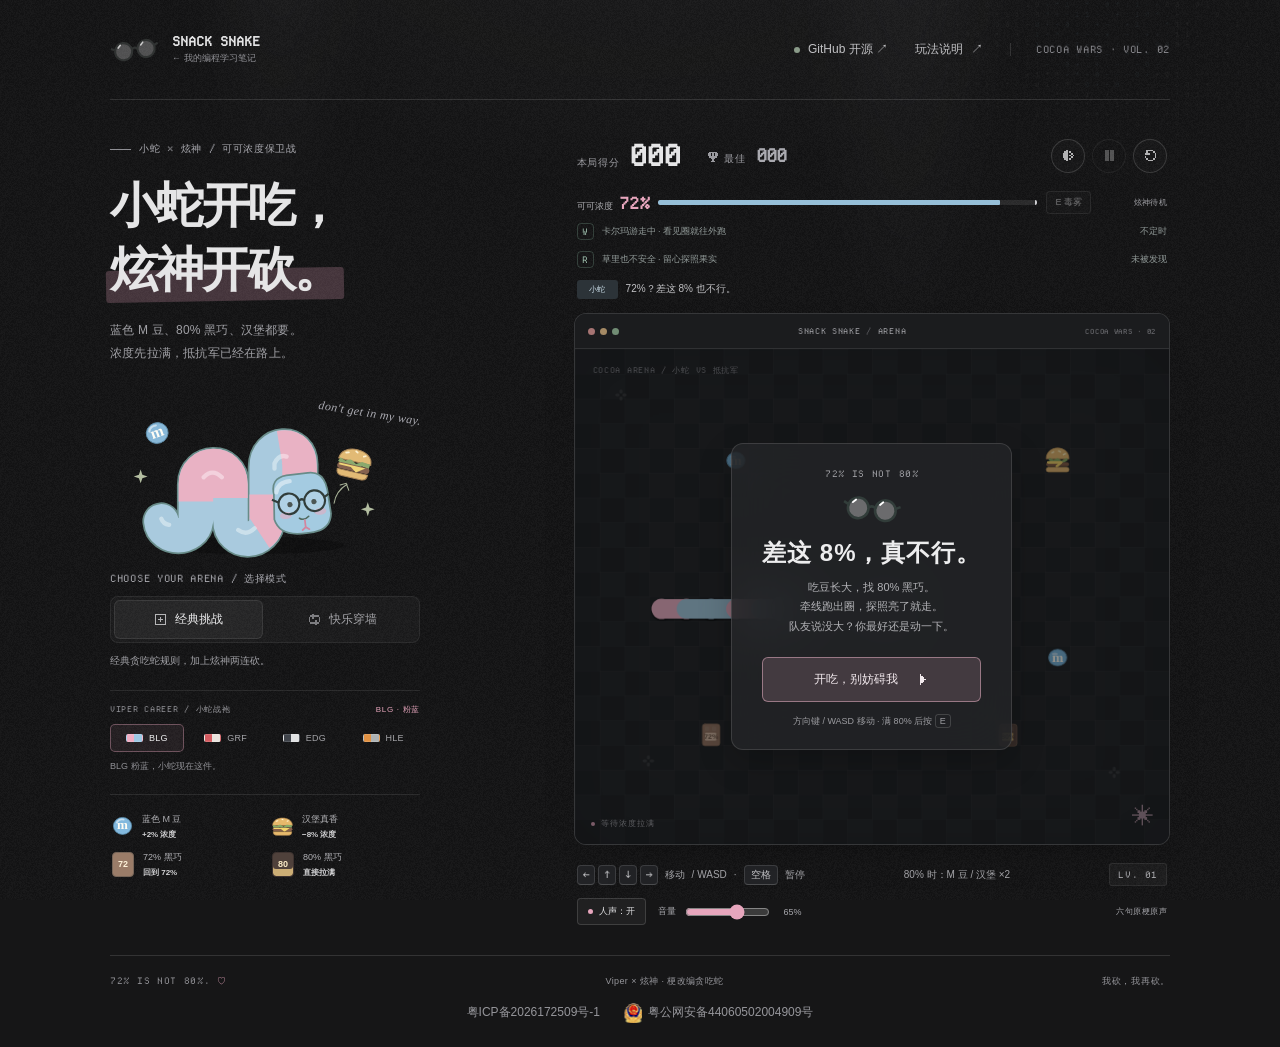
==== commit 62ea1368: "Open the game at the site root and add public security registration" ====
--- a/index.html
+++ b/index.html
@@ -1,21 +1,707 @@
 <!doctype html>
-<html lang="zh-CN"><head>
-<meta charset="utf-8"><meta name="viewport" content="width=device-width,initial-scale=1,viewport-fit=cover">
-<meta name="theme-color" content="#161617"><title>我的编程学习笔记</title>
-<meta name="description" content="记录个人编程学习心得、技术笔记和项目实践。从 Canvas 小游戏开始，把交互、状态管理与工程里的取舍慢慢写清楚。"><link rel="canonical" href="https://viper3.icu/">
-<meta property="og:type" content="website"><meta property="og:locale" content="zh_CN"><meta property="og:site_name" content="我的编程学习笔记">
-<meta property="og:title" content="我的编程学习笔记"><meta property="og:description" content="记录个人编程学习心得、技术笔记和项目实践。从 Canvas 小游戏开始，把交互、状态管理与工程里的取舍慢慢写清楚。"><meta property="og:url" content="https://viper3.icu/">
-<link rel="icon" href="/favicon.svg" type="image/svg+xml"><link rel="preload" href="/site-assets/DepartureMono-Regular.woff2" as="font" type="font/woff2" crossorigin>
-<link rel="stylesheet" href="/site-assets/site.css?v=804326590d"><script src="/site-assets/site.js?v=804326590d" defer></script>
-<script type="application/ld+json">{"@context": "https://schema.org", "@type": "WebSite", "name": "我的编程学习笔记", "url": "https://viper3.icu/", "inLanguage": "zh-CN", "description": "记录个人编程学习心得、技术笔记和项目实践。从 Canvas 小游戏开始，把交互、状态管理与工程里的取舍慢慢写清楚。"}</script>
-</head><body>
-<a class="skip-link" href="#main">跳到正文</a><div class="atmosphere" aria-hidden="true"></div><div class="page-grain" aria-hidden="true"></div>
-<header class="top-nav"><div class="nav-inner container"><a class="brand" href="/" aria-label="我的编程学习笔记首页"><span class="brand-symbol"><svg class="pixel-icon" viewBox="0 0 9 9" aria-hidden="true"><rect x="1" y="1" width="1" height="1"/><rect x="2" y="1" width="1" height="1"/><rect x="3" y="1" width="1" height="1"/><rect x="4" y="1" width="1" height="1"/><rect x="5" y="1" width="1" height="1"/><rect x="6" y="1" width="1" height="1"/><rect x="1" y="2" width="1" height="1"/><rect x="6" y="2" width="1" height="1"/><rect x="1" y="3" width="1" height="1"/><rect x="3" y="3" width="1" height="1"/><rect x="4" y="3" width="1" height="1"/><rect x="6" y="3" width="1" height="1"/><rect x="1" y="4" width="1" height="1"/><rect x="6" y="4" width="1" height="1"/><rect x="1" y="5" width="1" height="1"/><rect x="3" y="5" width="1" height="1"/><rect x="4" y="5" width="1" height="1"/><rect x="6" y="5" width="1" height="1"/><rect x="1" y="6" width="1" height="1"/><rect x="6" y="6" width="1" height="1"/><rect x="2" y="7" width="1" height="1"/><rect x="3" y="7" width="1" height="1"/><rect x="4" y="7" width="1" height="1"/><rect x="5" y="7" width="1" height="1"/></svg></span>VIPER3 / NOTES</a><nav class="nav-links" aria-label="主导航"><a href="/#projects">项目</a><a class="nav-notes" href="/#notes">笔记</a><a class="nav-about" href="/#about">关于</a><a class="nav-play" href="/play/">试玩小蛇 <svg class="pixel-icon" viewBox="0 0 9 9" aria-hidden="true"><rect x="3" y="2" width="1" height="1"/><rect x="4" y="2" width="1" height="1"/><rect x="5" y="2" width="1" height="1"/><rect x="6" y="2" width="1" height="1"/><rect x="5" y="3" width="1" height="1"/><rect x="6" y="3" width="1" height="1"/><rect x="4" y="4" width="1" height="1"/><rect x="6" y="4" width="1" height="1"/><rect x="3" y="5" width="1" height="1"/><rect x="2" y="6" width="1" height="1"/></svg></a></nav></div></header>
-<main id="main"><section class="hero container" aria-labelledby="homeTitle"><canvas class="hero-canvas" data-glyph-field aria-hidden="true"></canvas><div class="eyebrow">A PERSONAL NOTEBOOK <span class="eyebrow-zh">/ 个人编程学习记录</span></div><div class="hero-heading-row"><h1 id="homeTitle">边学边写，<br>也做点<span>好玩的。</span></h1><div class="hero-intro"><p>把编程里想明白的事记下来，也把小想法做成能打开、能上手的作品。这里放学习笔记、实践项目和它们的迭代记录。</p><a class="text-link" href="#notes">翻翻最近的笔记 <span aria-hidden="true">↓</span></a></div></div><div class="hero-bottom"><span class="location">个人学习 · 项目实践 · 开源记录</span><span>EST. 2026 / ALWAYS LEARNING</span></div></section>
-<section class="project-section container" id="projects" aria-labelledby="projectsTitle"><div class="section-head"><div><p class="section-label">01 / SELECTED PROJECT</p><h2 id="projectsTitle">写出来，也跑起来。</h2></div><p class="section-caption">一个正在迭代的小练习。</p></div><div class="project-intro"><div><h3>粉蓝蛇蛇 <span>SNACK SNAKE</span></h3><p>从贪吃蛇开始，练习 Canvas 绘制、状态管理和触屏交互。后来又加上了巧克力、汉堡，以及一些熟悉的梗。</p></div><div class="project-actions"><a class="button primary" href="/play/">试玩一下 <svg class="pixel-icon" viewBox="0 0 9 9" aria-hidden="true"><rect x="2" y="1" width="1" height="1"/><rect x="2" y="2" width="1" height="1"/><rect x="3" y="2" width="1" height="1"/><rect x="2" y="3" width="1" height="1"/><rect x="3" y="3" width="1" height="1"/><rect x="4" y="3" width="1" height="1"/><rect x="2" y="4" width="1" height="1"/><rect x="3" y="4" width="1" height="1"/><rect x="4" y="4" width="1" height="1"/><rect x="5" y="4" width="1" height="1"/><rect x="2" y="5" width="1" height="1"/><rect x="3" y="5" width="1" height="1"/><rect x="4" y="5" width="1" height="1"/><rect x="2" y="6" width="1" height="1"/><rect x="3" y="6" width="1" height="1"/><rect x="2" y="7" width="1" height="1"/></svg></a><a class="text-link" href="/projects/snack-snake/">项目笔记 <svg class="pixel-icon" viewBox="0 0 9 9" aria-hidden="true"><rect x="3" y="2" width="1" height="1"/><rect x="4" y="2" width="1" height="1"/><rect x="5" y="2" width="1" height="1"/><rect x="6" y="2" width="1" height="1"/><rect x="5" y="3" width="1" height="1"/><rect x="6" y="3" width="1" height="1"/><rect x="4" y="4" width="1" height="1"/><rect x="6" y="4" width="1" height="1"/><rect x="3" y="5" width="1" height="1"/><rect x="2" y="6" width="1" height="1"/></svg></a></div></div><div class="mac-device"><div class="mac-screen"><div class="mac-menubar" aria-hidden="true"><svg class="pixel-icon" viewBox="0 0 9 9" aria-hidden="true"><rect x="4" y="1" width="1" height="1"/><rect x="2" y="2" width="1" height="1"/><rect x="4" y="2" width="1" height="1"/><rect x="6" y="2" width="1" height="1"/><rect x="3" y="3" width="1" height="1"/><rect x="4" y="3" width="1" height="1"/><rect x="5" y="3" width="1" height="1"/><rect x="1" y="4" width="1" height="1"/><rect x="2" y="4" width="1" height="1"/><rect x="3" y="4" width="1" height="1"/><rect x="4" y="4" width="1" height="1"/><rect x="5" y="4" width="1" height="1"/><rect x="6" y="4" width="1" height="1"/><rect x="7" y="4" width="1" height="1"/><rect x="3" y="5" width="1" height="1"/><rect x="4" y="5" width="1" height="1"/><rect x="5" y="5" width="1" height="1"/><rect x="2" y="6" width="1" height="1"/><rect x="4" y="6" width="1" height="1"/><rect x="6" y="6" width="1" height="1"/><rect x="4" y="7" width="1" height="1"/></svg><span>编程学习笔记</span><span class="menu-extra">文件</span><span class="menu-extra">项目</span><span class="mac-clock">PROJECT / 001</span></div><div class="mac-notch" aria-hidden="true"><i></i>SNACK SNAKE</div>
-<a class="desktop-note" href="/notes/game-loop/"><svg class="pixel-icon" viewBox="0 0 9 9" aria-hidden="true"><rect x="1" y="1" width="1" height="1"/><rect x="2" y="1" width="1" height="1"/><rect x="3" y="1" width="1" height="1"/><rect x="4" y="1" width="1" height="1"/><rect x="5" y="1" width="1" height="1"/><rect x="6" y="1" width="1" height="1"/><rect x="1" y="2" width="1" height="1"/><rect x="6" y="2" width="1" height="1"/><rect x="1" y="3" width="1" height="1"/><rect x="3" y="3" width="1" height="1"/><rect x="4" y="3" width="1" height="1"/><rect x="6" y="3" width="1" height="1"/><rect x="1" y="4" width="1" height="1"/><rect x="6" y="4" width="1" height="1"/><rect x="1" y="5" width="1" height="1"/><rect x="3" y="5" width="1" height="1"/><rect x="4" y="5" width="1" height="1"/><rect x="6" y="5" width="1" height="1"/><rect x="1" y="6" width="1" height="1"/><rect x="6" y="6" width="1" height="1"/><rect x="2" y="7" width="1" height="1"/><rect x="3" y="7" width="1" height="1"/><rect x="4" y="7" width="1" height="1"/><rect x="5" y="7" width="1" height="1"/></svg><div><span class="note-label">FROM THE NOTEBOOK</span><strong>先把状态<br>写清楚。</strong><p>规则更新和画面绘制，<br>分开处理。</p><span class="note-bottom">NOTE / 01 <span>↗</span></span></div></a>
-<div class="project-window"><div class="window-bar"><span class="traffic-lights" aria-hidden="true"><i></i><i></i><i></i></span><span>projects / snack-snake</span><span class="window-tools">JS · CANVAS</span></div><div class="window-layout"><div class="window-sidebar" aria-hidden="true"><div class="sidebar-title">EXPLORER</div><div class="file-row active"><i></i>engine.js</div><div class="file-row"><i></i>page.html</div><div class="file-row"><i></i>voice.js</div><div class="sidebar-foot">从一个小想法，<br>写到能玩。</div></div><div class="window-body"><div class="preview-score"><span>粉蓝蛇蛇 <strong>280</strong></span><span class="mono">BLG / PINK &amp; BLUE</span></div><a class="preview-link" href="/play/" aria-label="打开粉蓝蛇蛇，电脑和手机均可游玩"><img src="/site-assets/gameplay.webp" width="1396" height="1164" fetchpriority="high" alt="实际游玩中的粉蓝小蛇，戴着圆框眼镜，棋盘上有 M 豆、黑巧和汉堡"><span class="preview-hint"><span>打开试玩 ↗</span></span></a><div class="window-status"><span>KEYBOARD + TOUCH</span><span>OPEN SOURCE</span></div></div></div></div><span class="desktop-caption" aria-hidden="true">PERSONAL PROJECT / CANVAS EXPERIMENT</span></div><div class="mac-lip" aria-hidden="true"></div></div><div class="project-foot"><span>电脑键盘 / 手机滑动都能玩 · 代码已开源</span><span class="mono"><a class="footer-source" href="https://github.com/Cass-ette/snack-snake" target="_blank" rel="noopener noreferrer">VIEW SOURCE <svg class="pixel-icon" viewBox="0 0 9 9" aria-hidden="true"><rect x="3" y="2" width="1" height="1"/><rect x="4" y="2" width="1" height="1"/><rect x="5" y="2" width="1" height="1"/><rect x="6" y="2" width="1" height="1"/><rect x="5" y="3" width="1" height="1"/><rect x="6" y="3" width="1" height="1"/><rect x="4" y="4" width="1" height="1"/><rect x="6" y="4" width="1" height="1"/><rect x="3" y="5" width="1" height="1"/><rect x="2" y="6" width="1" height="1"/></svg></a></span></div></section>
-<section class="notes-section container" id="notes" aria-labelledby="notesTitle"><div class="section-head"><div><p class="section-label">02 / FIELD NOTES</p><h2 id="notesTitle">从项目里，拆几个问题。</h2></div><p class="section-caption">先做，再把踩过的坑记下来。</p></div><div class="note-tools"><div class="note-filters" role="group" aria-label="按笔记分类筛选"><button class="filter-button" type="button" data-filter="全部" aria-pressed="true">全部</button><button class="filter-button" type="button" data-filter="图形与交互" aria-pressed="false">图形与交互</button><button class="filter-button" type="button" data-filter="工程实践" aria-pressed="false">工程实践</button></div><label class="note-search" for="noteSearch"><svg class="pixel-icon" viewBox="0 0 9 9" aria-hidden="true"><rect x="3" y="1" width="1" height="1"/><rect x="4" y="1" width="1" height="1"/><rect x="5" y="1" width="1" height="1"/><rect x="2" y="2" width="1" height="1"/><rect x="6" y="2" width="1" height="1"/><rect x="2" y="3" width="1" height="1"/><rect x="6" y="3" width="1" height="1"/><rect x="2" y="4" width="1" height="1"/><rect x="6" y="4" width="1" height="1"/><rect x="3" y="5" width="1" height="1"/><rect x="4" y="5" width="1" height="1"/><rect x="5" y="5" width="1" height="1"/><rect x="6" y="5" width="1" height="1"/><rect x="6" y="6" width="1" height="1"/><rect x="7" y="7" width="1" height="1"/></svg><input id="noteSearch" type="search" placeholder="搜索笔记…" aria-label="搜索学习笔记"><span class="notes-count" id="notesCount" aria-live="polite">04</span></label></div><div id="noteList"><a class="note-row" href="/notes/game-loop/" data-category="图形与交互" data-search="小蛇怎么走，才不会跟着帧率忽快忽慢？ 把规则更新和画面绘制分开，再用一个累加器，让每一步都有自己的时间。 图形与交互 CANVAS / GAME LOOP"><span class="note-number">01</span><div class="note-main"><h3>小蛇怎么走，才不会跟着帧率忽快忽慢？</h3><p>把规则更新和画面绘制分开，再用一个累加器，让每一步都有自己的时间。</p></div><div class="note-meta"><span>图形与交互 · 约 3 分钟</span><span class="mono">2026.11.04</span></div><span class="note-arrow" aria-hidden="true">↗</span></a><a class="note-row" href="/notes/input-buffer/" data-category="图形与交互" data-search="方向键和手机滑动，最后走同一条路 输入先变成方向，再进入短队列；处理反向、连按和触屏手势时，少写一套规则。 图形与交互 INPUT / TOUCH"><span class="note-number">02</span><div class="note-main"><h3>方向键和手机滑动，最后走同一条路</h3><p>输入先变成方向，再进入短队列；处理反向、连按和触屏手势时，少写一套规则。</p></div><div class="note-meta"><span>图形与交互 · 约 3 分钟</span><span class="mono">2026.11.04</span></div><span class="note-arrow" aria-hidden="true">↗</span></a><a class="note-row" href="/notes/fair-random/" data-category="工程实践" data-search="随机不等于每隔几秒扔一次骰子 给干扰事件加冷却、递增概率和起手间隔，让意外出现，也留出反应时间。 工程实践 STATE / RANDOMNESS"><span class="note-number">03</span><div class="note-main"><h3>随机不等于每隔几秒扔一次骰子</h3><p>给干扰事件加冷却、递增概率和起手间隔，让意外出现，也留出反应时间。</p></div><div class="note-meta"><span>工程实践 · 约 3 分钟</span><span class="mono">2026.11.04</span></div><span class="note-arrow" aria-hidden="true">↗</span></a><a class="note-row" href="/notes/voice-queue/" data-category="工程实践" data-search="让台词一句句说完：一个很小的语音队列 同一时刻只播一句，旧反应及时过期；暂停、打断和异步播放失败也都要有去处。 工程实践 AUDIO / EVENT QUEUE"><span class="note-number">04</span><div class="note-main"><h3>让台词一句句说完：一个很小的语音队列</h3><p>同一时刻只播一句，旧反应及时过期；暂停、打断和异步播放失败也都要有去处。</p></div><div class="note-meta"><span>工程实践 · 约 3 分钟</span><span class="mono">2026.11.04</span></div><span class="note-arrow" aria-hidden="true">↗</span></a></div><p class="empty-notes" id="emptyNotes" hidden>暂时没有找到这篇，换个关键词试试。</p><noscript><p class="section-caption">所有笔记已列在上方；开启 JavaScript 后可以搜索与筛选。</p></noscript></section>
-<section class="about-section container" id="about" aria-labelledby="aboutTitle"><div><p class="section-label">03 / ABOUT THIS SPACE</p><h2 id="aboutTitle">不急着做大，<br>先把小东西做完整。</h2></div><div class="about-copy"><p>这里是我的个人编程学习笔记。喜欢从一个具体的小问题开始：一条蛇怎么转弯，一段声音怎么排队，一个看似随机的事件，怎样才算公平。</p><p>目前的笔记围绕粉蓝蛇蛇这个练习展开，记录代码里的做法、取舍和还想继续改的地方。项目可以直接体验，相关实现也能在开源仓库里找到。</p><div class="about-links"><a class="text-link" href="/projects/snack-snake/">看看这个项目 <svg class="pixel-icon" viewBox="0 0 9 9" aria-hidden="true"><rect x="3" y="2" width="1" height="1"/><rect x="4" y="2" width="1" height="1"/><rect x="5" y="2" width="1" height="1"/><rect x="6" y="2" width="1" height="1"/><rect x="5" y="3" width="1" height="1"/><rect x="6" y="3" width="1" height="1"/><rect x="4" y="4" width="1" height="1"/><rect x="6" y="4" width="1" height="1"/><rect x="3" y="5" width="1" height="1"/><rect x="2" y="6" width="1" height="1"/></svg></a><a class="text-link" href="https://github.com/Cass-ette/snack-snake" target="_blank" rel="noopener noreferrer">去 GitHub 翻代码 <svg class="pixel-icon" viewBox="0 0 9 9" aria-hidden="true"><rect x="3" y="2" width="1" height="1"/><rect x="4" y="2" width="1" height="1"/><rect x="5" y="2" width="1" height="1"/><rect x="6" y="2" width="1" height="1"/><rect x="5" y="3" width="1" height="1"/><rect x="6" y="3" width="1" height="1"/><rect x="4" y="4" width="1" height="1"/><rect x="6" y="4" width="1" height="1"/><rect x="3" y="5" width="1" height="1"/><rect x="2" y="6" width="1" height="1"/></svg></a></div></div></section></main>
-<footer class="site-footer container"><div class="footer-top"><span class="footer-brand"><svg class="pixel-icon" viewBox="0 0 9 9" aria-hidden="true"><rect x="1" y="1" width="1" height="1"/><rect x="2" y="1" width="1" height="1"/><rect x="3" y="1" width="1" height="1"/><rect x="4" y="1" width="1" height="1"/><rect x="5" y="1" width="1" height="1"/><rect x="6" y="1" width="1" height="1"/><rect x="1" y="2" width="1" height="1"/><rect x="6" y="2" width="1" height="1"/><rect x="1" y="3" width="1" height="1"/><rect x="3" y="3" width="1" height="1"/><rect x="4" y="3" width="1" height="1"/><rect x="6" y="3" width="1" height="1"/><rect x="1" y="4" width="1" height="1"/><rect x="6" y="4" width="1" height="1"/><rect x="1" y="5" width="1" height="1"/><rect x="3" y="5" width="1" height="1"/><rect x="4" y="5" width="1" height="1"/><rect x="6" y="5" width="1" height="1"/><rect x="1" y="6" width="1" height="1"/><rect x="6" y="6" width="1" height="1"/><rect x="2" y="7" width="1" height="1"/><rect x="3" y="7" width="1" height="1"/><rect x="4" y="7" width="1" height="1"/><rect x="5" y="7" width="1" height="1"/></svg>我的编程学习笔记</span><span class="mono">LEARN A LITTLE. BUILD SOMETHING.</span><span>个人学习与项目记录 · <a class="footer-source" href="https://github.com/Cass-ette/snack-snake" target="_blank" rel="noopener noreferrer">源码 <svg class="pixel-icon" viewBox="0 0 9 9" aria-hidden="true"><rect x="3" y="2" width="1" height="1"/><rect x="4" y="2" width="1" height="1"/><rect x="5" y="2" width="1" height="1"/><rect x="6" y="2" width="1" height="1"/><rect x="5" y="3" width="1" height="1"/><rect x="6" y="3" width="1" height="1"/><rect x="4" y="4" width="1" height="1"/><rect x="6" y="4" width="1" height="1"/><rect x="3" y="5" width="1" height="1"/><rect x="2" y="6" width="1" height="1"/></svg></a></span></div><a class="icp-record" href="https://beian.miit.gov.cn/" target="_blank" rel="noopener noreferrer">粤ICP备2026172509号-1</a></footer>
-</body></html>+<html lang="zh-CN">
+<head>
+<meta charset="UTF-8">
+<meta name="viewport" content="width=device-width,initial-scale=1,viewport-fit=cover">
+<meta name="theme-color" content="#161617">
+<meta name="description" content="Viper × 炫神梗改编贪吃蛇：蓝色M豆、72%与80%黑巧、汉堡、毒雾护盾、抵抗军两连砍、卡尔玛牵线与小天潘森跳大。">
+<link rel="canonical" href="https://viper3.icu/">
+<link rel="icon" type="image/svg+xml" href="./favicon.svg">
+<link rel="shortcut icon" href="./favicon.svg">
+<title>粉蓝蛇蛇 · 浓度不够，炫神来凑</title>
+<style>
+:root{--paper:#f7f5ed;--ink:#303d3a;--muted:#808780;--pink:#f1aec4;--blue:#9ec8e4;--green:#dbe8cf;--line:#dcded3;--font:'PingFang SC','Hiragino Sans GB','Microsoft YaHei','Noto Sans CJK SC',sans-serif}
+*{box-sizing:border-box}body{margin:0;background:var(--paper);color:var(--ink);font-family:var(--font);-webkit-font-smoothing:antialiased}button,a{-webkit-tap-highlight-color:transparent}button{font:inherit;color:inherit;cursor:pointer}button:focus-visible,a:focus-visible,canvas:focus-visible{outline:3px solid #528db2;outline-offset:4px}button:disabled{cursor:default;opacity:.4}button{touch-action:manipulation}button:not(:disabled){transition:background .18s,transform .18s,box-shadow .18s}button:not(:disabled):active{transform:translateY(2px)}button svg{width:20px;height:20px;fill:none;stroke:currentColor;stroke-width:1.7;stroke-linecap:round;stroke-linejoin:round}button svg.fill{fill:currentColor;stroke:none}.shell{max-width:1392px;padding:0 46px;margin:0 auto}.topbar{height:100px;border-bottom:1px solid var(--line);display:flex;align-items:center;justify-content:space-between;gap:20px}.brand{display:flex;gap:13px;align-items:center}.brand-mark{height:41px;width:49px;transform:rotate(-8deg)}.brand-name{font-family:Arial,Helvetica,sans-serif;font-size:15px;line-height:1.13;font-weight:800;letter-spacing:1px}.brand-name span{font-weight:500;font-size:10px;letter-spacing:2.2px}.top-right{display:flex;gap:27px;align-items:center;font-size:12px}.open-tag{display:flex;gap:8px;align-items:center;color:#727d6c}.open-tag i,.status-dot{width:6px;height:6px;background:#7e9a72;border-radius:50%}.text-btn{background:none;border:0;padding:9px 0;font-size:12px;display:flex;align-items:center;gap:8px}.text-btn:hover{color:#9a657e}.edition{border-left:1px solid var(--line);padding-left:25px;font:10px Arial,sans-serif;letter-spacing:1.8px;color:#8b9185}.layout{display:grid;grid-template-columns:minmax(280px,370px) minmax(0,1fr);gap:54px;padding:37px 0 30px;align-items:start}.intro{position:relative;padding-top:10px}.eyebrow{display:flex;gap:8px;align-items:center;font-size:10px;letter-spacing:2px;color:#7c8877;font-family:Arial,sans-serif}.eyebrow:before{content:'';width:21px;height:1px;background:#8c9985}h1{font-size:52px;line-height:1.34;letter-spacing:-2px;font-weight:650;margin:18px 0 16px}h1 .highlight{position:relative;isolation:isolate}h1 .highlight:before{content:'';position:absolute;inset:48% -4px 3%;background:var(--pink);z-index:-1;transform:rotate(-2deg);border-radius:3px}.intro-copy{font-size:12px;line-height:1.95;letter-spacing:.2px;color:#798076;margin:0}.mascot{height:211px;position:relative;margin:13px -6px 4px}.mascot>svg{width:100%;height:100%;overflow:visible}.mood{position:absolute;font:italic 12px Georgia,serif;letter-spacing:.4px;right:4px;top:28px;transform:rotate(9deg);color:#83907e}.mode-label{font-size:10px;letter-spacing:2px;color:#92978a;margin-bottom:10px}.modes{display:flex;gap:5px;background:#eaece2;padding:5px;border-radius:12px}.mode{flex:1;display:flex;align-items:center;justify-content:center;gap:7px;font-size:12px;padding:11px 5px;border:0;border-radius:8px;background:transparent;color:#7c8376}.mode[aria-pressed=true]{background:#fffef8;box-shadow:0 2px 7px #303d3a0a;color:var(--ink)}.mode svg{width:15px;height:15px}.mode-note{font-size:10px;color:#8f9588;margin:11px 0 0;min-height:17px}.snack-menu{display:flex;gap:20px;align-items:center;border-top:1px solid var(--line);margin-top:20px;padding-top:18px}.menu-item{display:flex;align-items:center;gap:9px;font-size:10px;color:#7a8276}.menu-item svg{width:30px;height:30px}.menu-item strong{font-weight:600;color:#56634f;margin-left:3px}.play-panel{min-width:0}.scorebar{display:flex;align-items:center;justify-content:space-between;padding:0 3px 16px;gap:8px}.scores{display:flex;align-items:center;gap:26px}.scoregroup{display:flex;gap:10px;align-items:baseline}.score-label{font-size:10px;letter-spacing:1px;color:#90978b}.score-number{font:600 29px Arial,sans-serif;letter-spacing:-1px;min-width:41px;font-variant-numeric:tabular-nums}.best-score{font-size:18px;color:#8c9685;min-width:26px}.record-icon{width:14px;height:14px;fill:none;stroke:#a0a78e;stroke-width:1.7;vertical-align:-2px;margin-right:4px}.round-actions{display:flex;gap:7px}.icon-btn{width:34px;height:34px;display:grid;place-items:center;border:1px solid #dce0d3;border-radius:50%;background:transparent}.icon-btn:hover{background:#e9eddf}.icon-btn svg{width:15px;height:15px}.board-frame{padding:10px;background:#e4eadb;border:1px solid #d1dac7;border-radius:24px;box-shadow:0 7px 0 #dbe1d1,0 18px 35px -24px #6c785c70;position:relative}.board{position:relative;border:1px solid #d3ddca;border-radius:15px;overflow:hidden;isolation:isolate;background:#f0f3e6}.board:after{content:'';position:absolute;inset:0;pointer-events:none;box-shadow:inset 0 0 30px #6481560a;z-index:3;border-radius:inherit}canvas{width:100%;height:auto;aspect-ratio:6/5;display:block;touch-action:none;outline:none}.overlay{position:absolute;inset:0;display:flex;align-items:center;justify-content:center;z-index:5;background:#f4f5eb35;transition:opacity .2s}.overlay[hidden]{display:none}.start-card{position:relative;text-align:center;background:#fffdf3f5;border:1px solid #fff;border-radius:22px;padding:27px 34px 24px;box-shadow:0 14px 50px #566c4b15;backdrop-filter:blur(7px);min-width:265px;transform:rotate(-1deg)}.tiny-title{font:9px Arial,sans-serif;letter-spacing:2.7px;color:#88927e}.card-glasses{display:block;width:59px;height:33px;margin:13px auto 4px;transform:rotate(6deg)}.overlay h2{font-size:27px;line-height:1.3;letter-spacing:1px;font-weight:600;margin:12px 0 9px}.overlay-copy{font-size:11px;color:#8c937f;line-height:1.8;margin:0 0 20px}.primary-btn{border:1px solid var(--ink);background:var(--ink);color:#fffdf3;padding:13px 26px;border-radius:10px;display:flex;gap:19px;align-items:center;justify-content:center;font-size:12px;width:100%;box-shadow:0 3px 0 #15251e}.primary-btn:hover{background:#48594b;box-shadow:0 4px 0 #15251e}.primary-btn svg{height:13px;width:13px}.start-hint{font-size:9px;color:#9a9f8f;margin:13px 0 0}.start-hint kbd{font:inherit;border:1px solid #dedfd3;border-radius:3px;padding:1px 4px}.board-top-note{position:absolute;left:18px;top:16px;font:8px Arial,sans-serif;letter-spacing:1.8px;color:#adb49d;pointer-events:none}.corner-flower{position:absolute;right:15px;bottom:14px;color:#aebca0;pointer-events:none;font-size:22px;font-family:Georgia,serif}.board-status{position:absolute;left:16px;bottom:15px;display:flex;align-items:center;gap:6px;color:#98a58a;font-size:8px;letter-spacing:1px;pointer-events:none}.board-status .status-dot{width:4px;height:4px;background:#99ac86}.under-board{display:flex;justify-content:space-between;align-items:center;padding:22px 3px 0;gap:10px}.control-hint{display:flex;align-items:center;gap:7px;font-size:10px;color:#8a9380}.keys{display:flex;gap:3px}.keys kbd{display:grid;place-items:center;width:18px;height:20px;border:1px solid #d5dbca;border-bottom-width:2px;border-radius:4px;font:10px Arial,sans-serif;color:#78866b;background:#fbfcf4}.under-note{font-size:10px;color:#8c9681}.under-note em{font-style:normal;color:#5d7450}.level-pill{font:9px Arial,sans-serif;background:#e9edde;color:#7c8a70;padding:5px 8px;border-radius:5px;letter-spacing:.6px}.footer{border-top:1px solid var(--line);padding:19px 0 23px;display:flex;align-items:center;justify-content:space-between;color:#919787;font-size:9px;letter-spacing:.4px}.footer .english{font:9px Arial,sans-serif;letter-spacing:1.4px}.footer b{color:#d194a9;font-weight:400}.dpad{display:none;grid-template-columns:repeat(3,46px);grid-template-rows:repeat(2,39px);gap:5px;justify-content:center;margin:20px auto 0}.dpad button{background:#e8ecdf;border:1px solid #d3dcc8;border-bottom-width:3px;border-radius:10px;font:20px Arial,sans-serif}.dpad [data-dir=up]{grid-column:2}.dpad [data-dir=left]{grid-column:1;grid-row:2}.dpad [data-dir=down]{grid-column:2;grid-row:2}.dpad [data-dir=right]{grid-column:3;grid-row:2}.toast{position:fixed;bottom:30px;left:50%;transform:translate(-50%,20px);padding:12px 22px;background:#303d3af2;color:#fffdf5;border-radius:11px;opacity:0;pointer-events:none;font-size:12px;transition:.2s;z-index:20;max-width:90%;text-align:center}.toast.show{transform:translate(-50%,0);opacity:1}dialog{border:1px solid #dedfd1;background:var(--paper);color:var(--ink);border-radius:24px;padding:30px 34px;max-width:430px;width:calc(100% - 36px);box-shadow:0 15px 80px #303d3a25}dialog::backdrop{background:#303d3a55;backdrop-filter:blur(4px)}.dialog-top{display:flex;justify-content:space-between;align-items:center}dialog h2{font-size:23px;margin:0}dialog p{font-size:12px;line-height:2;color:#7a8273;margin:19px 0}.rules{padding:0;list-style:none;margin:22px 0}.rules li{font-size:12px;border-top:1px solid var(--line);padding:13px 0;display:flex;justify-content:space-between;gap:12px}.rules span{color:#8d9584}.small-copy{font-size:10px!important}.float-up{animation:float 4s ease-in-out infinite;transform-origin:50% 50%}@keyframes float{50%{transform:translateY(-8px) rotate(2.5deg)}}.wiggle{animation:wiggle .3s ease-in-out}@keyframes wiggle{25%{transform:translateX(-3px)}75%{transform:translateX(3px)}}@media(min-width:1450px){.layout{padding-top:52px;gap:70px}.mascot{height:239px}h1{font-size:58px}.topbar{height:110px}}
+@media(max-width:1100px){.shell{padding:0 30px}.layout{grid-template-columns:280px minmax(0,1fr);gap:30px;padding-top:30px}h1{font-size:45px}.mascot{height:172px}.scores{gap:17px}.scoregroup{gap:7px}.control-hint{font-size:9px}.control-hint .wasd{display:none}.intro-copy{font-size:11px}.snack-menu{gap:12px}.start-card{padding:20px 26px;min-width:245px}.edition{display:none}.under-note{font-size:9px}}
+@media(min-width:781px) and (max-height:850px){.shell{max-width:1160px;padding:0 34px}.topbar{height:72px}.layout{grid-template-columns:310px minmax(0,1fr);gap:42px;padding:23px 0 20px}.play-panel{max-width:calc((100svh - 258px)*1.2);justify-self:end}.intro{padding-top:7px}.eyebrow{font-size:9px}h1{font-size:44px;margin:13px 0 11px}.intro-copy{font-size:11px}.mascot{height:166px;margin-top:4px}.mode-label{font-size:9px;margin-bottom:8px}.mode{padding:9px 5px}.mode-note{font-size:9px}.snack-menu{margin-top:15px;padding-top:13px}.under-board{padding-top:17px}.footer{padding:16px 0 20px}}
+@media(max-width:780px){.shell{max-width:620px;padding:0 22px}.topbar{height:77px}.top-right{gap:19px}.open-tag{font-size:10px}.brand-name{font-size:12px}.brand-name span{font-size:8px}.brand-mark{width:38px;height:33px}.layout{display:flex;flex-direction:column;gap:23px;padding:25px 0}.intro{padding:0;width:100%}.eyebrow{font-size:9px}h1{font-size:37px;letter-spacing:-1px;margin:12px 0 9px;line-height:1.4}h1 br{display:none}.intro-copy{font-size:11px;line-height:1.8}.mascot{position:absolute;right:-8px;top:-16px;width:147px;height:126px;pointer-events:none}.mood{display:none}.mascot .decor{display:none}.intro h1{max-width:75%}.intro-copy{max-width:70%}.mode-box{margin-top:20px;display:flex;align-items:center;gap:12px}.mode-label{display:none}.modes{width:255px;padding:4px}.mode{padding:9px 6px;font-size:11px}.mode-note{margin:0;font-size:9px;max-width:115px;line-height:1.7}.snack-menu{display:none}.play-panel{width:100%}.scorebar{padding-bottom:13px}.board-frame{padding:7px;border-radius:20px}.board{border-radius:13px}.under-board{padding-top:17px}.dpad{display:grid}.footer{font-size:8px;gap:10px;padding-top:17px}.footer .english{font-size:8px;letter-spacing:.6px}.under-note{font-size:9px}.board-top-note{font-size:7px;left:12px;top:12px}.board-status{left:12px;bottom:11px}.corner-flower{right:12px;bottom:8px}.start-card{min-width:220px;padding:17px 24px}.overlay h2{font-size:23px}.overlay-copy{margin-bottom:15px;font-size:10px}.card-glasses{width:48px;height:26px;margin-top:10px}.start-hint{font-size:8px}.primary-btn{padding:12px 20px;font-size:11px}.tiny-title{font-size:8px}}
+@media(max-width:390px){.shell{padding:0 16px}.intro h1{font-size:31px}.mascot{width:130px;right:-10px;top:-10px}.top-right{gap:10px}.open-tag{display:none}.mode-note{font-size:8px}.modes{min-width:218px}.scores{gap:13px}.score-label{font-size:9px}.score-number{font-size:25px}.best-score{font-size:17px}.icon-btn{width:31px;height:31px}.round-actions{gap:5px}.control-hint{gap:5px;font-size:8px}.keys kbd{width:16px;height:18px}.under-note{font-size:8px}.start-card{min-width:200px;padding:15px 20px}.start-hint{margin-top:10px}}
+.highlight{display:inline-block;white-space:nowrap}
+@media(max-width:780px){h1 br{display:block}}
+@media(prefers-reduced-motion:reduce){*{animation:none!important;transition:none!important}}
+
+.eyebrow{font-family:var(--font);letter-spacing:1.4px}.meme-menu{display:grid;grid-template-columns:1fr 1fr;gap:11px 10px}.menu-item{font-size:9px;gap:7px}.menu-item svg{width:25px;height:25px;flex-shrink:0}.menu-item strong{font-size:8px;display:block;margin:3px 0 0}.cocoa-icon{display:grid;place-items:center;width:22px;height:25px;border:1px solid #796455;border-radius:4px;background:#9e7b64;color:#fff1d3;font:700 9px Arial,sans-serif;flex-shrink:0;margin:0 2px}.cocoa-icon.high{background:#514139;border-color:#3e322e;box-shadow:inset 0 -7px #d1ae6b;color:#ffedc1}.meme-hud{margin:0 3px 11px}.fuel-row{display:flex;gap:9px;align-items:center;height:25px}.fuel-label{font-size:9px;white-space:nowrap;color:#87917c}.fuel-label strong{font:600 16px Arial,sans-serif;color:#657b55;margin-left:4px}.fuel-track{flex:1;min-width:20px;height:8px;background:#e5e5da;border-radius:5px;position:relative;overflow:hidden}.fuel-track span{display:block;background:#b7c6a1;height:100%;width:90%;transition:width .2s,background .2s;border-radius:inherit}.fuel-track i{position:absolute;right:0;top:0;width:2px;height:100%;background:#8f9d7b}.fuel-track.charged span{background:linear-gradient(90deg,#9ac7df,#dda9c1)}.power-btn{font-size:9px;white-space:nowrap;border:1px solid #bdcfb1;border-bottom-width:2px;background:#dce8cf;border-radius:6px;padding:5px 8px;line-height:1.3;color:#536c43}.power-btn:not(:disabled){background:#303d3a;border-color:#303d3a;color:#fff9ee}.power-btn:disabled{opacity:.5}.rival-status{font-size:8px;letter-spacing:.3px;color:#8a927e;white-space:nowrap;min-width:67px;text-align:right}.rival-status.danger{color:#a85c45}.dialogue-row{display:flex;align-items:center;gap:8px;margin-top:7px;font-size:10px;min-height:22px;color:#64745b}.speaker{display:inline-flex;justify-content:center;align-items:center;min-width:41px;flex-shrink:0;background:#dcebf3;color:#68889c;padding:4px 7px;border-radius:5px;font-size:8px}.speaker.enemy{background:#f3dfcd;color:#a17650}.dialogue-row #dialogue{line-height:1.6}.meme-notes{border-top:1px solid var(--line);padding:15px 0;margin:8px 0 13px;font-size:11px}.meme-notes summary{cursor:pointer;color:#667b57}.meme-notes p{font-size:10px;margin:12px 0;line-height:1.9}.meme-notes a{display:block;font-size:10px;line-height:2;color:#638ca3;text-decoration:none}dialog{max-height:85svh;overflow:auto}.board-frame.powered{border-color:#b3c8a0;box-shadow:0 7px 0 #c5d7b4,0 0 29px #b7d6a53a}.board-frame.under-attack{border-color:#d9b295}.dpad{position:relative}.mobile-power{grid-column:3;grid-row:1;font:9px var(--font)!important;background:#d9e8d0!important}.footer .english:last-child{font-family:var(--font);letter-spacing:1px}
+@media(min-width:781px){.play-panel{width:100%;max-width:calc((100svh - 320px)*1.2);justify-self:end}}
+@media(min-width:781px) and (max-height:850px){.play-panel{max-width:calc((100svh - 320px)*1.2)}.mascot{height:151px}.meme-menu{padding-top:11px;margin-top:12px;gap:8px}.menu-item{font-size:8px}.under-note{font-size:8px}.wasd{display:none!important}.meme-hud{margin-bottom:10px}.fuel-row{gap:7px}}
+@media(max-width:780px){.meme-menu{display:none}.eyebrow{font-size:8px}.meme-hud{margin:0 2px 10px}.fuel-row{gap:6px}.fuel-label{font-size:8px}.fuel-label strong{font-size:14px;margin-left:3px}.power-btn{font-size:8px;padding:5px 6px}.rival-status{font-size:7px;min-width:60px}.dialogue-row{font-size:9px;margin-top:6px;min-height:23px}.speaker{font-size:7px;min-width:36px;padding:3px 5px}.under-note{font-size:8px;max-width:115px;text-align:center;line-height:1.7}.footer{flex-wrap:wrap}.intro-copy{max-width:73%}.mood{display:none}.start-card{padding-left:19px;padding-right:19px}.overlay h2{font-size:21px}.overlay-copy{font-size:9px}.tiny-title{letter-spacing:2px}}
+
+.audio-controls{display:flex;align-items:center;gap:12px;margin:12px 3px 0;font-size:9px;color:#8a9382;min-height:25px}.voice-toggle{display:flex;align-items:center;gap:6px;white-space:nowrap;border:1px solid #d5ddca;background:transparent;padding:6px 10px;border-radius:6px;font-size:9px}.voice-toggle i{width:5px;height:5px;border-radius:50%;background:#b2b7a9}.voice-toggle[aria-pressed=true]{background:#e6eddf;color:#60794f}.voice-toggle[aria-pressed=true] i{background:#88a86c}.voice-toggle.speaking{border-color:#98b7ce;background:#e1edf2}.audio-controls label{display:flex;align-items:center;gap:7px}.audio-controls input{width:85px;accent-color:#8caa7d;cursor:pointer}.audio-controls output{width:26px;font:9px Arial,sans-serif}.voice-caption{margin-left:auto;min-width:0;overflow:hidden;text-overflow:ellipsis;white-space:nowrap;font-size:8px;letter-spacing:.5px}.voice-samples{border:0;border-top:1px solid var(--line);padding:17px 0 0;margin:18px 0}.voice-samples legend{font-size:11px;color:#687b5b;padding-right:9px}.voice-samples>div{display:grid;grid-template-columns:1fr 1fr;gap:7px}.voice-samples button{font-size:10px;text-align:left;background:#e9ede1;border:1px solid #d5ddca;border-radius:6px;padding:9px 8px;line-height:1.5}.voice-samples p{margin:10px 0;font-size:9px;line-height:1.8}.voice-samples a{color:#638ca3}.voice-samples button:before{content:'▷';margin-right:5px;color:#7b9370}input:focus-visible{outline:2px solid #528db2;outline-offset:3px}
+@media(min-width:781px){.play-panel{max-width:calc((100svh - 403px)*1.2)}}
+@media(max-width:780px){.audio-controls{gap:8px;margin-top:12px}.audio-controls input{width:74px}.voice-caption{font-size:7px}.voice-toggle{font-size:8px;padding:6px 8px}}
+
+@font-face{font-family:DepartureMono;src:url('[data-uri]') format('woff2');font-display:swap}
+:root{--paper:#161617;--ink:#e2e2e3;--muted:#96969a;--pink:#f1aec4;--blue:#9ec8e4;--green:#dbe8cf;--line:#ffffff20;--accent:#e7a6bd;--accent-2:#96bfd8;--board-bg:#191a1c;--board-alt:#1d1e20;--board-line:#ffffff09;--font-mono:'DepartureMono',monospace}
+body{isolation:isolate;background:var(--paper);color:var(--ink)}
+.ambient-lights{position:fixed;inset:0;z-index:0;overflow:hidden;pointer-events:none;background:radial-gradient(ellipse 54% 45% at 50% -12%,#ffffff0b,transparent 78%)}
+.ambient-lights:before,.ambient-lights:after{content:"";position:absolute;inset:-24%;pointer-events:none;filter:blur(30px)}
+.ambient-lights:before{background:radial-gradient(ellipse 110px 620px at 31% 0%,#d8d8dc12,transparent 78%),radial-gradient(ellipse 130px 700px at 64% 5%,#d5d5da10,transparent 80%);animation:light-drift 24s ease-in-out infinite alternate}
+.ambient-lights:after{background:radial-gradient(ellipse 600px 260px at 50% 0%,#ffffff09,transparent 78%);animation:light-breathe 12s ease-in-out infinite alternate}
+.glyph-field{position:fixed;inset:0;width:100%;height:100%;z-index:1;pointer-events:none;opacity:.74}
+.page-grain{position:fixed;inset:0;z-index:2;opacity:.15;pointer-events:none;background:url('[data-uri]') repeat;background-size:128px 128px}
+.shell{position:relative;z-index:3;max-width:1152px}
+.topbar,.footer{border-color:var(--line)}
+.brand-name{font-family:var(--font-mono);color:#e4e4e5;font-size:13px;letter-spacing:0}.brand-name span{font-size:8px;letter-spacing:1.2px;color:#929297}
+.brand{text-decoration:none;color:inherit}.brand-name span{font-family:var(--font);letter-spacing:0;font-size:9px}.brand-mark{opacity:.78}.brand-mark use{filter:grayscale(.8)}
+.top-right,.text-btn{color:#c2c2c5}.open-tag{color:#a5b5a3}.open-tag i,.status-dot{background:#8a9b89}.edition{color:#8d8d92;border-color:#ffffff20}
+.text-btn:hover,.meme-notes summary:hover{color:var(--accent)}
+h1{color:#e5e5e6}h1 .highlight:before{background:var(--accent);opacity:.23;transform:rotate(-1deg)}
+.eyebrow,.mode-label,.palette-heading,.edition,.score-label,.tiny-title,.board-top-note,.window-build,.footer .english{font-family:var(--font-mono);letter-spacing:.7px}
+.eyebrow,.mode-label{color:#aaaab0}.eyebrow:before{background:#8e8e93}.intro-copy,.mode-note{color:#a0a0a5}
+.mood{color:#aaaab1}.mascot>svg{filter:saturate(.88)}.mascot .mascot-outline{stroke:var(--mascot-outline)}.mascot .mascot-body{stroke:var(--mascot-body)}.mascot .mascot-accent{stroke:var(--mascot-accent)}.mascot .mascot-head{fill:var(--mascot-head);stroke:var(--mascot-outline)}
+.modes{background:#ffffff08;border:1px solid #ffffff12;border-radius:8px;padding:3px}.mode{border-radius:6px;color:#a4a4a8}.mode[aria-pressed=true]{color:#ededee;background:#ffffff0c;box-shadow:inset 0 0 0 1px #ffffff17}.mode svg{opacity:.72}
+.palette-box{margin-top:19px;padding-top:13px;border-top:1px solid #ffffff18}.palette-heading{display:flex;justify-content:space-between;align-items:center;gap:10px;font-size:8px;color:#98989d}.palette-current{color:var(--accent);font-family:var(--font)}
+.palette-options{display:flex;gap:5px;margin-top:9px}.palette-option{display:flex;align-items:center;justify-content:center;gap:6px;min-width:0;flex:1;padding:7px 4px;background:transparent;border:1px solid transparent;border-radius:5px;color:#a4a4a8;font-size:9px;letter-spacing:.2px}.palette-option:hover{background:#ffffff08}.palette-option[aria-pressed=true]{border-color:color-mix(in srgb,var(--accent) 38%,transparent);background:color-mix(in srgb,var(--accent) 8%,transparent);color:#eeeeef}.swatch{width:17px;height:8px;border-radius:2px;background:linear-gradient(90deg,#f1aec4 0 50%,#9ec8e4 50%);border:1px solid #ffffff20;flex-shrink:0}.swatch.griffin{background:linear-gradient(90deg,#d45c61 0 50%,#e9e3dd 50%)}.swatch.edg{background:linear-gradient(90deg,#40444b 0 50%,#e0e1e2 50%)}.swatch.hle{background:linear-gradient(90deg,#e19142 0 50%,#aeb3b4 50%)}.palette-note{font-size:9px;line-height:1.6;color:#8e8e93;margin:7px 0 0;min-height:14px}
+.snack-menu{border-color:#ffffff19}.menu-item{color:#b1b1b5}.menu-item strong{color:#d2d2d4}.cocoa-icon{filter:saturate(.85)}
+.score-number{font-family:var(--font-mono);color:#e5e5e6}.best-score{color:#aaaab0}.score-label{color:#9b9ba0}.record-icon{stroke:#a5a5aa}
+.icon-btn{border-color:#ffffff26;color:#cdcdcf;background:#ffffff04}.icon-btn:hover{background:#ffffff0c}.round-actions svg{opacity:.85}.pixel-icon{fill:currentColor;stroke:none;shape-rendering:crispEdges;flex-shrink:0}
+.meme-hud{margin-bottom:13px}.fuel-label{color:#b0b0b4}.fuel-label strong{font-family:var(--font-mono);color:var(--accent)}.fuel-track{height:5px;background:#ffffff18;border-radius:2px}.fuel-track span{background:var(--accent-2);border-radius:1px}.fuel-track.charged span{background:linear-gradient(90deg,var(--accent-2),var(--accent))}.fuel-track i{background:#d0d0d4}.power-btn{border:1px solid #ffffff25;border-radius:4px;background:#ffffff08;color:#c8c8ca}.power-btn:not(:disabled){background:color-mix(in srgb,var(--accent) 16%,#191a1c);border-color:color-mix(in srgb,var(--accent) 42%,transparent);color:#f1e9ec}.rival-status{color:#a0a0a5}.rival-status.danger{color:#e0a27f}.dialogue-row{color:#c1c1c4}.speaker{background:color-mix(in srgb,var(--accent-2) 15%,#191a1c);color:#c9dce6;border-radius:3px}.speaker.enemy{background:#d39a6d18;color:#e1bb9d}
+.board-frame{padding:0;background:#191a1c;border:1px solid #ffffff20;border-radius:12px;box-shadow:0 16px 42px -34px #000b;overflow:hidden}
+.board-window-bar{height:35px;display:flex;align-items:center;justify-content:space-between;gap:12px;padding:0 13px;border-bottom:1px solid #ffffff18;background:#1b1c1e;color:#aaaaaf;font:8px var(--font-mono);letter-spacing:.7px}
+.window-lights{display:flex;gap:5px}.window-lights i{display:block;width:7px;height:7px;border-radius:50%;background:#727276}.window-lights i:first-child{background:#a67473}.window-lights i:nth-child(2){background:#a58a65}.window-lights i:nth-child(3){background:#718c74}.board-window-bar>b,.board-window-bar b{color:#646469;font-weight:400}.window-build{font-size:7px;color:#77777c}
+.board{border:0;border-radius:0;background:var(--board-bg)}.board:after{inset:0;border-radius:0;box-shadow:inset 0 0 70px #0002}
+.overlay{background:#11121477}.start-card{background:#242528c9;border:1px solid #ffffff20;border-radius:12px;padding:24px 30px 21px;box-shadow:0 12px 34px #0003;backdrop-filter:blur(28px) saturate(112%);-webkit-backdrop-filter:blur(28px) saturate(112%);transform:none}.tiny-title{color:#a8a8ad}.overlay h2{color:#ededee;font-size:24px}.overlay-copy{color:#b3b3b7}.card-glasses{filter:grayscale(.15)}
+.primary-btn{border-color:color-mix(in srgb,var(--accent) 45%,#ffffff20);background:color-mix(in srgb,var(--accent) 16%,#242528);color:#f2e9ed;border-radius:6px;box-shadow:none}.primary-btn:hover{background:color-mix(in srgb,var(--accent) 23%,#242528);box-shadow:none;transform:translateY(-2px)}.start-hint{color:#9c9ca1}.start-hint kbd{border-color:#ffffff27}.board-top-note{color:#85858a}.corner-flower{color:color-mix(in srgb,var(--accent) 47%,#77777d)}.board-status{color:#a3a3a8}.board-status .status-dot{background:var(--accent)}
+.under-board{padding-top:18px}.control-hint,.under-note{color:#a4a4a8}.under-note em{color:var(--accent)}.keys kbd{font-family:var(--font-mono);color:#c5c5c8;background:#222326;border:1px solid #ffffff20;border-bottom-color:#ffffff31}.level-pill{font-family:var(--font-mono);border-radius:3px;background:#ffffff0a;color:#b4b4b8;border:1px solid #ffffff13}
+.audio-controls{color:#a7a7ac}.voice-toggle{border-color:#ffffff24;color:#c5c5c9;border-radius:4px}.voice-toggle[aria-pressed=true]{background:#ffffff0b;color:#e0e0e2}.voice-toggle i{background:#77777d}.voice-toggle[aria-pressed=true] i{background:var(--accent)}.voice-toggle.speaking{border-color:color-mix(in srgb,var(--accent-2) 55%,transparent);background:#ffffff0b}.audio-controls input{accent-color:var(--accent)}
+.footer{color:#96969b;flex-wrap:wrap;gap:14px}.footer b{color:var(--accent)}.registration-links{flex-basis:100%;display:flex;justify-content:center;align-items:center;flex-wrap:wrap;gap:10px 24px;font-size:12px;line-height:1.7;letter-spacing:0}.registration-links a{display:inline-flex;align-items:center;gap:6px;max-width:100%;white-space:nowrap;color:inherit;text-decoration:none}.registration-links a:hover{text-decoration:underline;text-underline-offset:3px}.police-record img{display:block;width:18px;height:20px;flex-shrink:0}
+.toast{background:#242528ed;border:1px solid #ffffff20;backdrop-filter:blur(18px);border-radius:6px}
+.karma-hud,.pantheon-hud{display:flex;align-items:center;gap:8px;min-height:23px;margin:5px 0 1px;color:#929b99;font-size:9px}.karma-mark{width:17px;height:17px;display:grid;place-items:center;border:1px solid #8ab9a144;border-radius:4px;color:#a7cab7;font:9px var(--font-mono)}.pantheon-hud[data-phase=reveal]{color:#b7d8cb}.pantheon-hud[data-phase=warning]{color:#e4c195}.pantheon-hud[data-phase=landing]{color:#e3b18e}.board-frame.skyfall{border-color:#c7a07899}.speaker.teammate{background:#91b1ce1a;color:#b3cddd}.karma-hud[data-phase=tether]{color:#b6dac7}.karma-hud[data-phase=rooted]{color:#dfb3db}.karma-hud[data-phase=rooted] .karma-mark{border-color:#cba1ce66;color:#dfb3db}.karma-timer{margin-left:auto;font:9px var(--font-mono);color:inherit;white-space:nowrap}.board-frame.rooted{border-color:#b78cb1aa}.speaker.karma{background:#82b59a1c;color:#bad5c4}
+@media(max-width:780px){.karma-hud,.pantheon-hud{font-size:8px;gap:6px;margin-top:3px}.karma-timer{font-size:8px}.control-hint{flex-shrink:0}.control-hint .keys,.control-hint>span{display:none}.control-hint:after{content:'滑动棋盘 / 下方方向键';font-size:9px;white-space:nowrap}.level-pill{white-space:nowrap;flex-shrink:0}}
+dialog{border:1px solid #ffffff21;background:#202124e8;color:#e2e2e4;border-radius:12px;box-shadow:0 18px 54px #0005;backdrop-filter:blur(30px) saturate(112%);-webkit-backdrop-filter:blur(30px) saturate(112%)}dialog::backdrop{background:#09090aa8;backdrop-filter:blur(6px)}dialog p,.rules span{color:#b0b0b5}.rules li,.voice-samples,.meme-notes{border-color:#ffffff1b}.meme-notes summary,.voice-samples legend{color:var(--accent)}.meme-notes a,.voice-samples a{color:var(--accent-2)}.voice-samples button{background:#ffffff08;border:1px solid #ffffff1b;color:#d0d0d2;border-radius:4px}.voice-samples button:before{color:var(--accent)}.dialog-top .icon-btn{border-radius:5px}
+.dpad button{background:#222326;border:1px solid #ffffff20;border-bottom:2px solid #ffffff30;border-radius:6px;color:#d1d1d4}.mobile-power{background:#ffffff0b!important;color:#ddd!important}.board-frame.powered{border-color:color-mix(in srgb,var(--accent) 55%,transparent);box-shadow:0 0 24px color-mix(in srgb,var(--accent) 15%,transparent)}.board-frame.under-attack{border-color:#d09a75}
+button:not(:disabled):hover{transition-duration:.18s}button:not(:disabled):active{transform:translateY(1px)}
+@keyframes light-drift{0%{transform:translate3d(-2%,0,0) rotate(-.5deg);opacity:.7}100%{transform:translate3d(3%,1%,0) rotate(.6deg);opacity:1}}
+@keyframes light-breathe{0%{transform:translate3d(-2%,-1%,0) scale(.97);opacity:.6}100%{transform:translate3d(2%,1%,0) scale(1.04);opacity:1}}
+@media(min-width:781px){.intro{padding-top:5px}.palette-box{max-width:340px}.palette-option{padding:8px 4px}.layout{grid-template-columns:minmax(280px,310px) minmax(0,1fr);gap:50px}h1{font-size:48px}.mascot{height:190px}}
+@media(max-width:780px){.glyph-field{opacity:.56}.ambient-lights:before{opacity:.65}.topbar{height:72px}.layout{padding-top:22px}.palette-box{margin-top:12px;padding-top:10px}.palette-options{max-width:360px}.palette-option{font-size:8px;padding:6px 2px}.palette-note{font-size:8px}.board-window-bar{height:29px;padding:0 10px;font-size:7px}.window-build{font-size:6px}.board-frame{border-radius:9px}.start-card{border-radius:9px;padding:16px 22px}.overlay h2{font-size:20px}.footer{border-color:#ffffff1c}}
+@media(max-width:390px){.palette-heading{font-size:7px}.palette-options{gap:2px}.palette-option{gap:4px}.swatch{width:13px;height:7px}.board-window-bar{height:27px}}
+@media(prefers-reduced-motion:reduce){.ambient-lights:before,.ambient-lights:after{animation:none!important}}
+</style>
+</head>
+<body>
+<div class="ambient-lights" aria-hidden="true"></div>
+<canvas class="glyph-field" id="glyphField" aria-hidden="true"></canvas>
+<div class="page-grain" aria-hidden="true"></div>
+<svg width="0" height="0" aria-hidden="true" style="position:absolute"><defs>
+ <symbol id="glasses" viewBox="0 0 80 40"><g fill="#ffffff55" stroke="#303d3a" stroke-width="3.5"><circle cx="22" cy="21" r="14"/><circle cx="59" cy="21" r="14"/><path d="M36 19Q40 15 45 19M8 17L2 14M73 17L79 14" fill="none"/></g><path d="M14 14L18 10M51 14L55 10" stroke="white" stroke-width="2.5" stroke-linecap="round"/></symbol>
+ <symbol id="candy" viewBox="0 0 44 44"><ellipse cx="22" cy="26" rx="17" ry="13" fill="#303d3a12"/><ellipse cx="22" cy="21" rx="16" ry="15" fill="#83b9de" stroke="#5c8faf" stroke-width="1.3"/><path d="M12 15Q16 8 24 10" fill="none" stroke="#fff8" stroke-width="3" stroke-linecap="round"/><text x="22" y="27" font-family="Georgia,serif" font-weight="bold" font-size="23" text-anchor="middle" fill="#fffdf4">m</text></symbol>
+ <symbol id="burger" viewBox="0 0 48 44"><ellipse cx="24" cy="36" rx="21" ry="4" fill="#303d3a12"/><path d="M5 20C5 1 43 1 43 20Z" fill="#e7b96b" stroke="#ae8550" stroke-width="1.2"/><path d="M12 12l3-1m8-3 2 1m8 3 2-1" stroke="#fff2cc" stroke-width="2" stroke-linecap="round"/><path d="M6 21l7 3 6-3 7 4 7-4 9 1" fill="none" stroke="#88aa66" stroke-width="5" stroke-linejoin="round"/><rect x="5" y="24" width="38" height="7" rx="3.5" fill="#88604b"/><path d="M7 25h31l-10 7-7-5H7Z" fill="#f4d56a"/><path d="M6 32h36q0 7-7 7H13q-7 0-7-7Z" fill="#e7b96b" stroke="#ae8550" stroke-width="1.2"/></symbol>
+</defs></svg>
+<div class="shell">
+ <header class="topbar">
+  <a class="brand" href="/notebook/" aria-label="打开我的编程学习笔记"><svg class="brand-mark" aria-hidden="true"><use href="#glasses"/></svg><div class="brand-name">SNACK SNAKE<br><span>← 我的编程学习笔记</span></div></a>
+  <div class="top-right"><a class="open-tag" href="https://github.com/Cass-ette/snack-snake" target="_blank" rel="noopener noreferrer" style="color:inherit;text-decoration:none"><i></i> GitHub 开源 ↗</a><button class="text-btn" id="helpBtn">玩法说明 <span aria-hidden="true">↗</span></button><span class="edition">COCOA WARS · VOL. 02</span></div>
+ </header>
+ <main class="layout">
+  <section class="intro" aria-label="粉蓝贪吃蛇">
+   <div class="eyebrow">小蛇 × 炫神 / 可可浓度保卫战</div>
+   <h1>小蛇开吃，<br><span class="highlight">炫神开砍。</span></h1>
+   <p class="intro-copy">蓝色 M 豆、80% 黑巧、汉堡都要。<br>浓度先拉满，抵抗军已经在路上。</p>
+   <div class="mascot" aria-hidden="true">
+    <span class="mood">don't get in my way.</span>
+    <svg viewBox="0 0 370 220" role="img" aria-label="戴圆框眼镜的粉蓝相间小蛇">
+     <ellipse cx="170" cy="194" rx="107" ry="10" fill="#00000040"/>
+     <g class="float-up">
+       <path class="mascot-outline" d="M65 166C67 187 102 188 105 165L105 123C105 96 145 94 145 123V164C145 195 187 192 187 163V103C187 74 225 72 225 100V142" fill="none" stroke="#58796e" stroke-width="44" stroke-linecap="round"/>
+       <path class="mascot-body" d="M65 166C67 187 102 188 105 165L105 123C105 96 145 94 145 123V164C145 195 187 192 187 163V103C187 74 225 72 225 100V142" fill="none" stroke="#a4cce3" stroke-width="40" stroke-linecap="round"/>
+       <path class="mascot-accent" d="M105 143V123C105 96 145 94 145 123V139M179 180Q188 174 187 157V135M202 81Q226 77 225 106V118" fill="none" stroke="#efb2c6" stroke-width="40"/>
+      <path d="M65 163Q67 169 74 170M114 115Q124 104 135 115M154 176Q164 183 173 174M196 105V99Q201 88 210 91" fill="none" stroke="#fff6" stroke-width="5" stroke-linecap="round"/>
+      <g transform="translate(190 119) rotate(-7 37 28)">
+        <path class="mascot-head" d="M7 12Q5-7 24-8H49Q67-8 69 13L70 42Q67 63 39 61Q8 62 4 41Z" fill="#a4cce3" stroke="#58796e" stroke-width="2"/>
+       <path d="M10 10Q13-1 27-1" fill="none" stroke="#fff7" stroke-width="5" stroke-linecap="round"/>
+       <ellipse cx="18" cy="38" rx="7" ry="4" fill="#e9a8bf99"/><ellipse cx="58" cy="38" rx="7" ry="4" fill="#e9a8bf99"/>
+       <circle cx="24" cy="26" r="3" fill="#303d3a"/><circle cx="52" cy="26" r="3" fill="#303d3a"/>
+       <g fill="#fff2" stroke="#303d3a" stroke-width="2.5"><circle cx="23" cy="25" r="12"/><circle cx="53" cy="25" r="12"/><path d="M35 23Q38 20 41 23M11 22L4 18M65 22L70 19" fill="none"/></g>
+       <path d="M33 43Q38 47 44 42" fill="none" stroke="#4d6b5e" stroke-width="1.8" stroke-linecap="round"/>
+       <path d="M39 46V54M39 54l-4 3M39 54l4 3" stroke="#db829f" stroke-width="2" fill="none" stroke-linecap="round"/>
+      </g>
+     </g>
+     <g class="decor"><g transform="translate(270 72) rotate(13)"><use href="#burger" width="48" height="44"/></g><g transform="translate(38 54) rotate(-20)"><use href="#candy" width="35" height="35"/></g><path d="M39 112l2-6 2 6 6 2-6 2-2 6-2-6-6-2Zm263 38 2-6 2 6 6 2-6 2-2 6-2-6-6-2Z" fill="#b3bf9e"/><path d="M280 123q-13 8-15 22M282 130l-3-8-7 2" fill="none" stroke="#a8b395" stroke-width="1.2" stroke-linecap="round"/></g>
+    </svg>
+   </div>
+   <div class="mode-box"><div class="mode-label">CHOOSE YOUR ARENA / 选择模式</div><div class="modes" role="group" aria-label="游戏模式">
+    <button class="mode" data-mode="classic" aria-pressed="true"><svg viewBox="0 0 20 20"><rect x="3" y="3" width="14" height="14" rx="3"/><path d="M7 10h6m-2-2 2 2-2 2"/></svg>经典挑战</button>
+    <button class="mode" data-mode="wrap" aria-pressed="false"><svg viewBox="0 0 20 20"><path d="M3 7h10a4 4 0 0 1 0 8H7M6 4 3 7l3 3m4 2-3 3 3 3"/></svg>快乐穿墙</button>
+   </div><p class="mode-note" id="modeNote">经典贪吃蛇规则，加上炫神两连砍。</p></div>
+   <div class="palette-box">
+    <div class="palette-heading"><span>VIPER CAREER / 小蛇战袍</span><span class="palette-current" id="paletteCurrent">BLG · 粉蓝</span></div>
+    <div class="palette-options" role="group" aria-label="选择小蛇配色">
+     <button class="palette-option" data-palette="blg" aria-pressed="true"><i class="swatch blg"></i><span>BLG</span></button>
+     <button class="palette-option" data-palette="griffin" aria-pressed="false"><i class="swatch griffin"></i><span>GRF</span></button>
+     <button class="palette-option" data-palette="edg" aria-pressed="false"><i class="swatch edg"></i><span>EDG</span></button>
+     <button class="palette-option" data-palette="hle" aria-pressed="false"><i class="swatch hle"></i><span>HLE</span></button>
+    </div>
+    <p class="palette-note" id="paletteNote">BLG 粉蓝，小蛇现在这件。</p>
+   </div>
+   <div class="snack-menu meme-menu">
+    <div class="menu-item"><svg aria-hidden="true"><use href="#candy"/></svg><span>蓝色 M 豆 <strong>+2% 浓度</strong></span></div>
+    <div class="menu-item"><svg aria-hidden="true"><use href="#burger"/></svg><span>汉堡真香 <strong>−8% 浓度</strong></span></div>
+    <div class="menu-item"><span class="cocoa-icon low">72</span><span>72% 黑巧 <strong>回到 72%</strong></span></div>
+    <div class="menu-item"><span class="cocoa-icon high">80</span><span>80% 黑巧 <strong>直接拉满</strong></span></div>
+   </div>
+  </section>
+  <section class="play-panel" aria-label="游戏区域">
+   <div class="scorebar"><div class="scores"><div class="scoregroup"><span class="score-label">本局得分</span><output id="score" class="score-number">000</output></div><div class="scoregroup"><span class="score-label"><svg class="record-icon" viewBox="0 0 20 20"><path d="M6 3h8v6a4 4 0 0 1-8 0Zm0 1H3v3q0 4 4 4m7-7h3v3q0 4-4 4m-3 2v4m-3 0h6"/></svg>最佳</span><output id="best" class="score-number best-score">000</output></div></div>
+    <div class="round-actions"><button class="icon-btn" id="soundBtn" title="关闭音效" aria-label="关闭音效" aria-pressed="true"><svg viewBox="0 0 20 20" id="soundIcon"><path d="m9 4-4 3H2v6h3l4 3ZM13 7a5 5 0 0 1 0 6m2-9a9 9 0 0 1 0 12"/></svg></button><button class="icon-btn" id="pauseBtn" title="暂停 / 继续（空格）" aria-label="暂停" disabled><svg viewBox="0 0 20 20"><path d="M7 5v10m6-10v10"/></svg></button><button class="icon-btn" id="restartBtn" title="重新开始（R）" aria-label="重新开始"><svg viewBox="0 0 20 20"><path d="M4 7a6 6 0 1 1-1 5M4 3v5h5"/></svg></button></div>
+   </div>
+   <div class="meme-hud">
+    <div class="fuel-row"><span class="fuel-label">可可浓度 <strong id="purityValue">72%</strong></span><div class="fuel-track" id="purityTrack" role="progressbar" aria-label="可可浓度，80%可开启毒雾" aria-valuemin="0" aria-valuemax="80" aria-valuenow="72"><span id="purityFill"></span><i></i></div><button class="power-btn" id="powerBtn" disabled title="80%浓度时按 E：开启毒雾，挡住斧头">E 毒雾</button><span class="rival-status" id="rivalStatus">炫神待机</span></div>
+    <div class="karma-hud" id="karmaHud" data-phase="waiting"><span class="karma-mark" aria-hidden="true">W</span><span id="karmaStatus">卡尔玛游走中 · 看见圈就往外跑</span><span class="karma-timer" id="karmaTimer">不定时</span></div>
+    <div class="pantheon-hud" id="pantheonHud" data-phase="waiting"><span class="karma-mark" aria-hidden="true">R</span><span id="pantheonStatus">草里也不安全 · 留心探照果实</span><span class="karma-timer" id="pantheonTimer">未被发现</span></div>
+    <div class="dialogue-row" aria-live="polite"><span class="speaker" id="speaker">小蛇</span><span id="dialogue">72%？差这 8% 也不行。</span></div>
+   </div>
+    <div class="board-frame" id="boardFrame"><div class="board-window-bar"><span class="window-lights"><i></i><i></i><i></i></span><span>SNACK SNAKE <b>/</b> ARENA</span><span class="window-build">COCOA WARS · 02</span></div><div class="board">
+    <canvas id="game" width="672" height="560" tabindex="0" aria-label="贪吃蛇游戏画布，用方向键或 WASD 移动，空格暂停。">你的浏览器需要支持 Canvas 才能游玩。</canvas>
+    <div class="board-top-note">COCOA ARENA / 小蛇 VS 抵抗军</div><div class="board-status"><i class="status-dot"></i><span id="gameStatus">等待浓度拉满</span></div><div class="corner-flower" aria-hidden="true">✳</div>
+    <div class="overlay" id="overlay"><div class="start-card"><div class="tiny-title" id="cardEyebrow">72% IS NOT 80%</div><svg class="card-glasses" aria-hidden="true"><use href="#glasses"/></svg><h2 id="cardTitle">差这 8%，真不行。</h2><p class="overlay-copy" id="cardCopy">吃豆长大，找 80% 黑巧。<br>牵线跑出圈，探照亮了就走。<br>队友说没大？你最好还是动一下。</p><button class="primary-btn" id="startBtn"><span id="startLabel">开吃</span><svg class="fill" viewBox="0 0 16 16" aria-hidden="true"><path d="m5 2 8 6-8 6Z"/></svg></button><p class="start-hint" id="startHint">也可以按 <kbd>空格</kbd> 开始 · 方向键 / WASD 移动</p></div></div>
+   </div></div>
+   <div class="under-board"><div class="control-hint"><div class="keys"><kbd>←</kbd><kbd>↑</kbd><kbd>↓</kbd><kbd>→</kbd></div><span>移动</span><span class="wasd">/ WASD</span><span>·</span><div class="keys"><kbd style="width:34px">空格</kbd></div><span>暂停</span></div><span class="under-note" id="snackCount">80% 浓度时，<em>M 豆 / 汉堡 ×2</em></span><span class="level-pill" id="level">LV. 01</span></div>
+   <div class="audio-controls" role="group" aria-label="人声设置"><button class="voice-toggle" id="voiceBtn" aria-label="关闭原梗人声" aria-pressed="true"><i aria-hidden="true"></i><span id="voiceLabel">人声：开</span></button><label for="voiceVolume">音量 <input id="voiceVolume" type="range" min="0" max="100" value="65" aria-label="人声音量"></label><output for="voiceVolume" id="volumeValue">65%</output><span class="voice-caption" id="voiceCaption">六句原梗原声</span></div>
+   <div class="dpad" role="group" aria-label="触屏方向键"><button data-dir="up" aria-label="向上">↑</button><button data-dir="left" aria-label="向左">←</button><button data-dir="down" aria-label="向下">↓</button><button data-dir="right" aria-label="向右">→</button><button class="mobile-power" id="mobilePower" aria-label="释放毒雾" disabled>毒雾 E</button></div>
+  </section>
+ </main>
+ <footer class="footer"><span class="english">72% IS NOT 80%. <b>♡</b></span><span>Viper × 炫神 · 梗改编贪吃蛇</span><span class="english">我砍，我再砍。</span><div class="registration-links"><a class="icp-record" href="https://beian.miit.gov.cn/" target="_blank" rel="noopener noreferrer">粤ICP备2026172509号-1</a><a class="police-record" href="https://beian.mps.gov.cn/#/query/webSearch?code=44060502004909" target="_blank" rel="noopener noreferrer"><img src="[data-uri]" width="18" height="20" alt="" loading="lazy" decoding="async"><span>粤公网安备44060502004909号</span></a></div></footer>
+</div>
+<dialog id="helpDialog" aria-labelledby="helpTitle"><div class="dialog-top"><h2 id="helpTitle">小蛇 × 炫神：开吃指南</h2><button class="icon-btn" id="closeHelp" aria-label="关闭玩法说明">×</button></div><p>核心还是贪吃蛇：吃东西长大，方向键转弯，避开墙和自己。小蛇攒浓度开毒雾；炫神会先标出一横一竖，再连砍两次。卡尔玛也会时不时来牵线；探照果实照到你后，别信“潘森没大”，快离开金色落点。</p><ul class="rules"><li>方向键 / WASD<span>控制方向</span></li><li>空格 / P<span>暂停、继续</span></li><li>R<span>重新开始</span></li><li>蓝色 M 豆<span>+10 分、+2% 浓度</span></li><li>72% / 80% 黑巧<span>+10 / +20 分，设为该浓度</span></li><li>汉堡<span>+30 分，浓度减 8%</span></li><li>满 80% 的下一口<span>M 豆、汉堡分数翻倍</span></li><li>E / 点击毒雾<span>消耗 8% 浓度，挡斧头约 4 秒</span></li><li>炫神两连砍<span>橙线预告；只判定蛇头</span></li><li>蛇头挨砍<span>扣最多 20 分、掉最多 3 节尾巴</span></li><li>卡尔玛 W 牵线<span>2 秒内跑出圆圈就断链</span></li><li>没能及时挣脱<span>定身约 1.4 秒，斧头照常出</span></li><li>探照果实照到蛇<span>位置暴露，小心小天跳大</span></li><li>潘森金色落点<span>1.8 秒内离开；毒雾能挡落地</span></li><li>出场节奏<span>有冷却、空窗越久越容易来</span></li><li>经典挑战<span>碰墙或咬到自己会结束</span></li><li>快乐穿墙<span>穿过边界，仍要避开自己</span></li></ul><p class="small-copy">挨砍还会掉 8% 浓度，最短保留 3 节。毒雾能挡斧头和潘森落地，不能挡卡尔玛牵线，也不能免除撞墙或撞自己的惩罚。卡尔玛本身不挡路；定身时仍能提前按方向，恢复后转弯。潘森落地只判定蛇头，命中损失最多 20 分、3 节尾巴和 8% 浓度。牵线与跳大不会同时起手，所有预警都跟着暂停一起停。手机支持滑动和方向键；每吃 4 份食物会稍微加速。</p><fieldset class="voice-samples"><legend>原声试听 · 点一句，听一句</legend><div><button data-voice="interfere">不要妨碍我</button><button data-voice="poison">我的毒没有解药</button><button data-voice="protect">我不是为了抵抗…</button><button data-voice="kenchana">肯恰那</button><button data-voice="cut">我砍！</button><button data-voice="cutAgain">我再砍！</button></div><p>吃到满浓度、释放毒雾和炫神出招时，会自动触发相应台词。音效与人声默认开启，各自可以单独关闭。第一次点“开吃”后浏览器才允许播放声音。<br>原声剪自你选的<a href="https://www.bilibili.com/video/BV18YbV6FECh/" target="_blank" rel="noopener noreferrer">「茉子不是茉」混剪 ↗</a>，保留片段中的背景音。</p></fieldset><details class="meme-notes"><summary>梗从哪来：为什么这两边会对上？</summary><p>蛇方对应 Viper：巧克力与蓝色 M 豆、汉堡反差，以及借《无畏契约》同名角色薇蝮语音拼接的“我的毒没有解药”“不要妨碍我”。炫神一方在二创里是抵抗军，用“保护大家”和“我砍，我再砍”回应；“肯恰那”是这套混剪的蛇方洗脑段落。</p><p>游戏机制和对白组合为夸张改编，角色语音、二创台词不等于选手原话。</p><p>小蛇的战袍按 Viper 的队伍经历换色：BLG 粉蓝、Griffin 红白、EDG 黑白、HLE 橙灰。Griffin 是他崭露头角的队伍，EDG 是 2021 世界赛夺冠的那一站，HLE 也有他的两段经历。切颜色随时都行，不影响分数和进度。</p><p>卡尔玛牵线取自“一分钟被线杀”的新梗：BLG 对 MKOI 的开局下路片段里，对方卡尔玛参与控制，Viper 很早阵亡。游戏把卡尔玛 W 改成了跑出圈断链、留在圈里定身。</p><p>探照果实和潘森跳大取自 TES 对 BLG 的相关片段；“队友说没大”来自 Viper 赛后采访的讨论。潘森 R 被打断后返还冷却，是解说与网友提出的报错信息原因推测。</p><a href="https://www.bilibili.com/video/BV1k1xP6EEbE/" target="_blank" rel="noopener noreferrer">探照果实后的潘森跳大 ↗</a><a href="https://www.bilibili.com/video/BV1tsxe65ERN/" target="_blank" rel="noopener noreferrer">“潘森没大”的采访与讨论 ↗</a><a href="https://www.bilibili.com/video/BV1QGHA67EMM/" target="_blank" rel="noopener noreferrer">开局下路片段 ↗</a><a href="https://www.bilibili.com/video/BV18YbV6FECh/" target="_blank" rel="noopener noreferrer">双方对白的二创出处 ↗</a><a href="https://www.bilibili.com/video/BV1Lh411577B/" target="_blank" rel="noopener noreferrer">薇蝮角色语音 ↗</a><a href="https://weibo.com/5794519372/5066950486790195" target="_blank" rel="noopener noreferrer">80% 巧克力梗的当时报道 ↗</a></details><button class="primary-btn" id="gotIt">知道了，去开饭</button></dialog>
+<div id="toast" class="toast" role="status" aria-live="polite"></div><div id="announcement" role="status" aria-live="polite" style="position:absolute;width:1px;height:1px;overflow:hidden;clip-path:inset(50%)"></div>
+<audio id="voicePlayer" preload="auto" hidden></audio>
+<script>
+(function(root){
+ 'use strict';
+ class VoiceDirector {
+  constructor(player,clips,{now=()=>performance.now(),onChange=()=>{},onError=()=>{}}={}){
+   this.player=player;this.clips=clips;this.now=now;this.onChange=onChange;this.onError=onError;
+   this.enabled=false;this.current=null;this.queue=[];this.held=false;this.generation=0;
+   player.addEventListener('ended',()=>{this.current=null;this.next();this.onChange()});
+   player.addEventListener('error',()=>{if(this.current){this.stop();this.onError()}});
+  }
+  setEnabled(value){this.enabled=Boolean(value);if(!this.enabled)this.stop();this.onChange()}
+  setVolume(value){this.player.volume=Math.max(0,Math.min(1,Number(value)||0))}
+  play(key,{priority=1,interrupt=false,ttl=2000}={}){
+   if(!this.enabled||!this.clips[key])return;
+   if(interrupt){this.stop();this.held=false}
+   if(this.held||this.current?.key===key||this.queue.some(item=>item.key===key))return;
+   if(this.current&&priority>this.current.priority)this.stop();
+   const item={key,priority,expires:this.now()+ttl};
+   if(this.current){
+    this.queue.push(item);this.queue.sort((a,b)=>b.priority-a.priority);this.queue=this.queue.slice(0,2);
+   }else this.start(item);
+  }
+  start(item){
+   this.current=item;this.player.src=this.clips[item.key].src;
+   this.player.dataset.clip=item.key;this.player.currentTime=0;
+   this.tryPlay();this.onChange();
+  }
+  tryPlay(){
+   const generation=++this.generation;
+   Promise.resolve(this.player.play()).catch(error=>{
+    if(generation!==this.generation||error?.name==='AbortError')return;
+    this.stop();this.onError();
+   });
+  }
+  next(){
+   if(!this.enabled||this.held)return;
+   const item=this.queue.find(item=>item.expires>=this.now());
+   this.queue=this.queue.filter(candidate=>candidate!==item&&candidate.expires>=this.now());
+   if(item)this.start(item);else delete this.player.dataset.clip;
+  }
+  pause(){this.held=true;this.generation++;this.player.pause();this.queue=[];this.onChange()}
+  resume(){this.held=false;if(this.enabled&&this.current)this.tryPlay();this.onChange()}
+  stop(){
+   this.generation++;this.player.pause();this.player.currentTime=0;
+   this.current=null;this.queue=[];this.held=false;delete this.player.dataset.clip;this.onChange();
+  }
+ }
+ if(typeof module!=='undefined'&&module.exports)module.exports=VoiceDirector;
+ else root.VoiceDirector=VoiceDirector;
+})(typeof window!=='undefined'?window:this);
+
+(function (root) {
+  'use strict';
+  const vectors = { right: [1, 0], down: [0, 1], left: [-1, 0], up: [0, -1] };
+  class SnackEngine {
+    constructor({ cols = 24, rows = 20, mode = 'classic', random = Math.random } = {}) {
+      this.cols = cols; this.rows = rows; this.mode = mode; this.random = random;
+      this.reset();
+    }
+    reset() {
+      const x = Math.floor(this.cols / 3), y = Math.floor(this.rows / 2);
+      this.snake = Array.from({ length: Math.min(6, x + 1) }, (_, i) => ({ x: x - i, y }));
+      this.previous = this.snake.map(p => ({ ...p }));
+      this.direction = 'right'; this.queue = []; this.score = 0; this.candies = 0; this.burgers = 0;
+      this.steps = 0; this.status = 'ready'; this.lastEvent = null; this.food = []; this.events = [];
+      this.concentration = 72; this.shield = 0; this.cocoa72 = 0; this.cocoa80 = 0;
+      this.rivalHits = 0; this.perfectDodges = 0;
+      this.elapsedMs = 0; this.threatGapUntil = 0; this.karmaRoots = 0; this.karmaEscapes = 0;
+      this.pantheonHits = 0; this.pantheonDodges = 0;
+      this.rival = { phase: 'waiting', until: 0, round: 0, lines: [], handled: false, hitThisRound: false };
+      this.karma = { phase: 'waiting', until: 0, startedAt: 0, round: 0, x: 0, y: 0, radius: 6.5 };
+      this.pantheon = { phase: 'waiting', until: 0, startedAt: 0, round: 0, x: 0, y: 0, angle: 0, radiusLong: 4.2, radiusShort: 2.1, side: 0 };
+      this.scheduleThreat(this.rival, 3500, 11000);
+      this.scheduleThreat(this.karma, 5000, 14000);
+      this.scheduleThreat(this.pantheon, 9000, 22000);
+      const spots = [
+        { x: x + 4, y, type: 'candy', color: 0 },
+        { x: this.cols - 5, y: 4, type: 'burger', color: 0 },
+        { x: 5, y: this.rows - 5, type: 'chocolate', purity: 72 },
+        { x: this.cols - 7, y: this.rows - 5, type: 'chocolate', purity: 80 },
+        { x: 6, y: 4, type: 'candy', color: 0 },
+        { x: this.cols - 5, y: this.rows - 8, type: 'candy', color: 0 }
+      ];
+      for (const f of spots) if (f.x >= 0 && f.y >= 0 && f.x < this.cols && f.y < this.rows && !this.occupied(f)) this.food.push(f);
+      this.fillFood(); return this;
+    }
+    get totalFood() { return this.candies + this.burgers + this.cocoa72 + this.cocoa80; }
+    get interval() { return Math.max(85, 160 - Math.floor(this.totalFood / 4) * 9); }
+    get level() { return 1 + Math.floor(this.totalFood / 4); }
+    emit(event) { this.events.push(event); return event; }
+    scheduleThreat(threat, minMs, maxMs) {
+      threat.nextAt = this.elapsedMs + minMs + Math.floor(this.random() * 1201);
+      threat.deadline = this.elapsedMs + maxMs; threat.misses = 0;
+    }
+    canStartThreat(threat, kind) {
+      if (this.elapsedMs < threat.nextAt || this.elapsedMs < this.threatGapUntil) return false;
+      // Do not begin a landing while rooted, or a new tether during a landing warning.
+      if (kind === 'pantheon' && this.karma.phase !== 'waiting') return false;
+      if (kind === 'karma' && this.pantheon.phase !== 'waiting') return false;
+      const chance = Math.min(1, .18 + threat.misses * .2);
+      if (this.elapsedMs >= threat.deadline || this.random() < chance) {
+        this.threatGapUntil = this.elapsedMs + 2200 + Math.floor(this.random() * 1401);
+        return true;
+      }
+      threat.misses++;
+      threat.nextAt = this.elapsedMs + 900 + Math.floor(this.random() * 701);
+      return false;
+    }
+    damageSnake(type) {
+      const lost = Math.min(3, Math.max(0, this.snake.length - 3));
+      if (lost) this.snake.splice(-lost, lost);
+      const points = Math.min(20, this.score); this.score -= points;
+      this.concentration = Math.max(64, this.concentration - 8);
+      this.emit({ type, lost, points }); this.fillFood();
+    }
+    occupied(p) { return this.snake.some(s => s.x === p.x && s.y === p.y) || this.food.some(f => f.x === p.x && f.y === p.y); }
+    fillFood() {
+      const target = Math.min(6, this.cols * this.rows - this.snake.length);
+      while (this.food.length < target) {
+        const free = [];
+        for (let y = 0; y < this.rows; y++) for (let x = 0; x < this.cols; x++) if (!this.occupied({ x, y })) free.push({ x, y });
+        if (!free.length) break;
+        const p = free[Math.min(free.length - 1, Math.floor(this.random() * free.length))];
+        let item = { type: 'candy', color: 0 };
+        if (!this.food.some(f => f.type === 'chocolate' && f.purity === 80)) item = { type: 'chocolate', purity: 80 };
+        else if (!this.food.some(f => f.type === 'chocolate' && f.purity === 72)) item = { type: 'chocolate', purity: 72 };
+        else if (!this.food.some(f => f.type === 'burger')) item = { type: 'burger' };
+        this.food.push({ ...p, ...item });
+      }
+    }
+    activate() {
+      if (this.status !== 'running' || this.concentration < 80 || this.shield > 0) return null;
+      this.concentration = 72; this.shield = 26;
+      return this.emit({ type: 'power' });
+    }
+    finishKarma(type) {
+      const k = this.karma;
+      k.phase = 'waiting'; k.until = 0;
+      this.scheduleThreat(k, 10000, 20000);
+      return this.emit({ type });
+    }
+    advanceKarma() {
+      const k = this.karma, head = this.snake[0];
+      if (k.phase === 'waiting') {
+        if (!this.canStartThreat(k, 'karma')) return;
+        const [dx, dy] = vectors[this.direction], side = this.random() < .5 ? -2 : 2;
+        // Karma stays put. Her marker never blocks a cell; only the tether can root.
+        k.x = Math.max(0, Math.min(this.cols - 1, head.x + dx * 2 - dy * side));
+        k.y = Math.max(0, Math.min(this.rows - 1, head.y + dy * 2 + dx * side));
+        k.phase = 'tether'; k.round++; k.startedAt = this.elapsedMs; k.until = this.elapsedMs + 2000;
+        this.emit({ type: 'karmaTether' });
+      } else if (k.phase === 'tether') {
+        // Test range before the deadline: leaving on the last allowed step still escapes.
+        if (Math.hypot(head.x - k.x, head.y - k.y) > k.radius) {
+          this.karmaEscapes++; this.finishKarma('karmaEscape');
+        } else if (this.elapsedMs >= k.until) {
+          k.phase = 'rooted'; k.startedAt = this.elapsedMs; k.until = this.elapsedMs + 1400;
+          this.karmaRoots++; this.emit({ type: 'karmaRoot' });
+        }
+      } else if (k.phase === 'rooted' && this.elapsedMs >= k.until) {
+        this.finishKarma('karmaRelease');
+      }
+    }
+    pantheonContains(head) {
+      const p = this.pantheon, dx = head.x - p.x, dy = head.y - p.y;
+      const x = dx * Math.cos(p.angle) + dy * Math.sin(p.angle);
+      const y = -dx * Math.sin(p.angle) + dy * Math.cos(p.angle);
+      return (x / p.radiusLong) ** 2 + (y / p.radiusShort) ** 2 <= 1;
+    }
+    advancePantheon() {
+      const p = this.pantheon, head = this.snake[0];
+      if (p.phase === 'waiting') {
+        if (!this.canStartThreat(p, 'pantheon')) return;
+        p.phase = 'reveal'; p.round++; p.startedAt = this.elapsedMs; p.until = this.elapsedMs + 900;
+        p.x = head.x; p.y = head.y; p.side = Math.floor(this.random() * 4);
+        this.emit({ type: 'pantheonReveal' });
+      } else if (p.phase === 'reveal' && this.elapsedMs >= p.until) {
+        // The bloom reveals the current location; the landing marker then stays fixed.
+        p.x = head.x; p.y = head.y; p.angle = Math.floor(this.random() * 4) * Math.PI / 4;
+        p.phase = 'warning'; p.startedAt = this.elapsedMs; p.until = this.elapsedMs + 1800;
+        this.emit({ type: 'pantheonWarning' });
+      } else if (p.phase === 'warning' && this.elapsedMs >= p.until) {
+        p.phase = 'landing'; p.startedAt = this.elapsedMs; p.until = this.elapsedMs + 650;
+        const hit = this.pantheonContains(head);
+        if (hit && this.shield > 0) this.emit({ type: 'pantheonBlocked' });
+        else if (hit) { this.pantheonHits++; this.damageSnake('pantheonHit'); }
+        else { this.pantheonDodges++; this.emit({ type: 'pantheonDodge' }); }
+      } else if (p.phase === 'landing' && this.elapsedMs >= p.until) {
+        p.phase = 'waiting'; this.scheduleThreat(p, 16000, 28000);
+      }
+    }
+    advanceRival() {
+      const r = this.rival;
+      if (r.phase === 'waiting' && this.canStartThreat(r, 'rival')) {
+        r.round++; r.phase = 'warning'; r.until = this.steps + Math.ceil(3900 / this.interval); r.handled = false; r.hitThisRound = false;
+        r.lines = [{ axis: 'row', line: this.snake[0].y }, { axis: 'col', line: this.snake[0].x }];
+        this.emit({ type: 'rivalWarning', round: r.round });
+      } else if (this.steps >= r.until) {
+        if (r.phase === 'warning') { r.phase = 'cut1'; r.until = this.steps + 3; r.handled = false; this.emit({ type: 'cut', number: 1 }); }
+        else if (r.phase === 'cut1') { r.phase = 'between'; r.until = this.steps + Math.max(4, Math.ceil(1800 / this.interval) - 3); }
+        else if (r.phase === 'between') { r.phase = 'cut2'; r.until = this.steps + 3; r.handled = false; this.emit({ type: 'cut', number: 2 }); }
+        else if (r.phase === 'cut2') {
+          r.phase = 'waiting'; this.scheduleThreat(r, 5000, 15000); r.lines = [];
+          if (!r.hitThisRound) { this.perfectDodges++; this.emit({ type: 'dodge' }); }
+        }
+      }
+      if ((r.phase === 'cut1' || r.phase === 'cut2') && !r.handled) {
+        const line = r.lines[r.phase === 'cut1' ? 0 : 1], head = this.snake[0];
+        if ((line.axis === 'row' ? head.y : head.x) === line.line) {
+          r.handled = true;
+          if (this.shield > 0) this.emit({ type: 'blocked' });
+          else {
+            this.rivalHits++; r.hitThisRound = true;
+            this.damageSnake('rivalHit');
+          }
+        }
+      }
+    }
+    turn(direction) {
+      if (!vectors[direction] || this.queue.length >= 2) return false;
+      const last = this.queue.length ? this.queue[this.queue.length - 1] : this.direction;
+      const a = vectors[last], b = vectors[direction];
+      if (last === direction || (a[0] + b[0] === 0 && a[1] + b[1] === 0)) return false;
+      this.queue.push(direction); return true;
+    }
+    start() { if (this.status === 'ready' || this.status === 'paused') this.status = 'running'; }
+    pause() { if (this.status === 'running') this.status = 'paused'; }
+    step() {
+      if (this.status !== 'running') return null;
+      this.events = []; this.lastEvent = null;
+      this.elapsedMs += this.interval;
+      if (this.shield > 0) this.shield--;
+      this.previous = this.snake.map(p => ({ ...p }));
+      if (this.karma.phase === 'rooted') {
+        // World time and axes keep moving while the snake is immobilized.
+        this.steps++; this.advanceKarma(); this.advanceRival(); this.advancePantheon();
+        return this.lastEvent;
+      }
+      if (this.queue.length) this.direction = this.queue.shift();
+      const [dx, dy] = vectors[this.direction], old = this.snake[0];
+      let x = old.x + dx, y = old.y + dy;
+      if (this.mode === 'wrap') { x = (x + this.cols) % this.cols; y = (y + this.rows) % this.rows; }
+      if (x < 0 || x >= this.cols || y < 0 || y >= this.rows) { this.status = 'over'; return this.lastEvent = this.emit({ type: 'wall' }); }
+      const index = this.food.findIndex(f => f.x === x && f.y === y), eaten = this.food[index];
+      // The tail moves away on a non-eating step, so that cell is legal.
+      const body = eaten ? this.snake : this.snake.slice(0, -1);
+      if (body.some(p => p.x === x && p.y === y)) { this.status = 'over'; return this.lastEvent = this.emit({ type: 'self' }); }
+      this.snake.unshift({ x, y });
+      if (eaten) {
+        this.food.splice(index, 1);
+        const before = this.concentration;
+        const multiplier = before >= 80 && eaten.type !== 'chocolate' ? 2 : 1;
+        const points = (eaten.type === 'burger' ? 30 : eaten.purity === 80 ? 20 : 10) * multiplier;
+        this.score += points;
+        if (eaten.type === 'candy') { this.candies++; this.concentration = Math.min(80, before + 2); }
+        else if (eaten.type === 'burger') { this.burgers++; this.concentration = Math.max(64, before - 8); }
+        else { this[eaten.purity === 80 ? 'cocoa80' : 'cocoa72']++; this.concentration = eaten.purity; }
+        this.lastEvent = this.emit({ type: 'eat', food: eaten, points, multiplier, charged: before < 80 && this.concentration === 80 });
+        if (this.snake.length === this.cols * this.rows) { this.status = 'won'; this.food = []; return this.lastEvent = this.emit({ type: 'won', food: eaten }); }
+        this.fillFood();
+      } else { this.snake.pop(); this.lastEvent = null; }
+      this.steps++; this.advanceKarma(); this.advanceRival(); this.advancePantheon(); return this.lastEvent;
+    }
+  }
+  if (typeof module !== 'undefined' && module.exports) module.exports = SnackEngine;
+  else root.SnackEngine = SnackEngine;
+})(typeof window !== 'undefined' ? window : this);
+
+</script>
+<script>
+'use strict';
+const $ = id => document.getElementById(id);
+// Small 7×7 icons follow the reference site's PixelIcon grid.
+const pixelShapes={
+ sound:['0010000','0110100','1110010','1110101','1110010','0110100','0010000'],
+ muted:['0010000','0110101','1110010','1110000','1110010','0110101','0010000'],
+ play:['0100000','0110000','0111000','0111100','0111000','0110000','0100000'],
+ pause:['0110110','0110110','0110110','0110110','0110110','0110110','0110110'],
+ restart:['0111100','0100010','1110001','0000001','1000001','0100010','0011100'],
+ arena:['1111111','1000001','1001001','1011101','1001001','1000001','1111111'],
+ wrap:['0010000','0111110','1010001','1000001','1000101','0111110','0000100'],
+ trophy:['0111110','1101011','1101011','0111110','0011100','0001000','0011100']
+};
+function pixelIcon(name,id=''){return `<svg class="pixel-icon" ${id?`id="${id}"`:''} viewBox="0 0 9 9" aria-hidden="true" shape-rendering="crispEdges">${pixelShapes[name].flatMap((row,y)=>[...row].map((v,x)=>v==='1'?`<rect x="${x+1}" y="${y+1}" width="1" height="1"/>`:'')).join('')}</svg>`}
+$('restartBtn').innerHTML=pixelIcon('restart');
+$('startBtn').querySelector('svg').outerHTML=pixelIcon('play');
+document.querySelector('[data-mode="classic"] svg').outerHTML=pixelIcon('arena');
+document.querySelector('[data-mode="wrap"] svg').outerHTML=pixelIcon('wrap');
+document.querySelector('.record-icon').outerHTML=pixelIcon('trophy').replace('pixel-icon','pixel-icon record-icon');
+const canvas=$('game'),ctx=canvas.getContext('2d'),COLS=24,ROWS=20,CELL=28,W=672,H=560;
+const palettes={
+ blg:{name:'BLG · 粉蓝',note:'BLG 粉蓝，小蛇现在这件。',accent:'#e7a6bd',accent2:'#96bfd8',bodyA:'#efb0c5',bodyB:'#a5cbe1',head:'#a0cce5',stroke:'#648c89',board:'#191a1c',boardAlt:'#1d1e20',shield:'#a8c69e'},
+ griffin:{name:'Griffin · 红白',note:'Griffin 红白，梦开始的地方。',accent:'#df7b7d',accent2:'#e9e3dd',bodyA:'#d96167',bodyB:'#e9e3dd',head:'#eee5df',stroke:'#a65c5e',board:'#1c191a',boardAlt:'#231e20',shield:'#d2aaa6'},
+ edg:{name:'EDG · 黑白',note:'EDG 黑白，2021 那座冠军还记得吧。',accent:'#dedfe1',accent2:'#969ba3',bodyA:'#555b64',bodyB:'#e0e1e2',head:'#e0e1e2',stroke:'#8e949c',board:'#191a1c',boardAlt:'#202124',shield:'#bbc0c8'},
+ hle:{name:'HLE · 橙灰',note:'HLE：橙色配上两档灰，来自队徽里的橙灰识别色。',accent:'#e19a4e',accent2:'#b5b9bb',bodyA:'#df9748',bodyB:'#aeb4b7',head:'#e3a35d',stroke:'#806144',board:'#1d1b19',boardAlt:'#24211e',shield:'#c7a06f'}
+};
+let activePalette=palettes.blg;
+const e=new SnackEngine(), reducedMotion=matchMedia('(prefers-reduced-motion: reduce)').matches;
+let accumulator=0,lastTime=0,particles=[],floats=[],sound=true,audio,toastTimer,shakeTimer,touchStart=null,helpWasRunning=false,recordAtStart=0;
+const store={get(key){try{return Math.max(0,Number(localStorage.getItem('snacksnake.v2.'+key))||0)}catch{return 0}},set(key,value){try{localStorage.setItem('snacksnake.v2.'+key,String(value))}catch{}}};
+let best={classic:store.get('classic'),wrap:store.get('wrap')};
+function applyPalette(name,showToast=false){
+ const key=palettes[name]?name:'blg';activePalette=palettes[key];const root=document.documentElement;
+ root.dataset.palette=key;root.style.setProperty('--accent',activePalette.accent);root.style.setProperty('--accent-2',activePalette.accent2);root.style.setProperty('--board-bg',activePalette.board);root.style.setProperty('--board-alt',activePalette.boardAlt);root.style.setProperty('--mascot-outline',activePalette.stroke);root.style.setProperty('--mascot-body',activePalette.bodyB);root.style.setProperty('--mascot-accent',activePalette.bodyA);root.style.setProperty('--mascot-head',activePalette.head);
+ document.querySelectorAll('.palette-option[data-palette]').forEach(button=>button.setAttribute('aria-pressed',String(button.dataset.palette===key)));
+ $('paletteCurrent').textContent=activePalette.name;$('paletteNote').textContent=activePalette.note;
+ try{localStorage.setItem('snacksnake.palette',key)}catch{}
+ if(showToast)toast('换上 '+activePalette.name+' 配色。');
+}
+let savedPalette='blg';try{savedPalette=localStorage.getItem('snacksnake.palette')||'blg'}catch{}applyPalette(savedPalette);
+function fitCanvas(){const dpr=Math.min(window.devicePixelRatio||1,2);canvas.width=W*dpr;canvas.height=H*dpr;ctx.setTransform(dpr,0,0,dpr,0,0)}
+fitCanvas();window.addEventListener('resize',fitCanvas);
+const glyphCanvas=$('glyphField'),glyphCtx=glyphCanvas.getContext('2d'),glyphAlphabet='01+−*:.';
+let glyphCols=0,glyphRows=0,glyphSize=10,glyphs=[],glyphPointer={x:-9999,y:-9999},glyphFrame=0;
+function hexRgb(hex){const n=parseInt(hex.slice(1),16);return[(n>>16)&255,(n>>8)&255,n&255]}
+function drawGlyphField(){
+ const w=innerWidth,h=innerHeight,accent=hexRgb(activePalette.accent),accent2=hexRgb(activePalette.accent2);glyphCtx.clearRect(0,0,w,h);glyphCtx.font=`${innerWidth<780?10:7}px DepartureMono,monospace`;glyphCtx.textBaseline='middle';
+ for(let row=0;row<glyphRows;row++)for(let col=0;col<glyphCols;col++){
+  const x=col*glyphSize+glyphSize/2,y=row*glyphSize+glyphSize/2,dx=(x-w*.86)/(w*.2),dy=(y-h*.04)/(h*.2),sun=Math.max(0,1-Math.sqrt(dx*dx+dy*dy));
+  const mx=(x-glyphPointer.x)/175,my=(y-glyphPointer.y)/175,mouse=Math.max(0,1-Math.sqrt(mx*mx+my*my));
+  const glow=Math.min(.48,.025+sun*.12+mouse*.28),rgb=mouse>.12||sun>.72?(mouse>sun?accent:accent2):[196,197,200];
+  glyphCtx.fillStyle=`rgba(${rgb[0]},${rgb[1]},${rgb[2]},${glow})`;glyphCtx.fillText(glyphs[row*glyphCols+col],x,y);
+ }
+}
+function resizeGlyphField(){const dpr=Math.min(devicePixelRatio||1,2);glyphSize=innerWidth<780?14:10;glyphCols=Math.ceil(innerWidth/glyphSize);glyphRows=Math.ceil(innerHeight/glyphSize);glyphCanvas.width=Math.ceil(innerWidth*dpr);glyphCanvas.height=Math.ceil(innerHeight*dpr);glyphCtx.setTransform(dpr,0,0,dpr,0,0);glyphs=Array.from({length:glyphCols*glyphRows},()=>glyphAlphabet[Math.floor(Math.random()*glyphAlphabet.length)]);drawGlyphField()}
+function breatheGlyphs(){for(let i=0;i<7;i++){const n=Math.floor(Math.random()*glyphs.length);glyphs[n]=glyphAlphabet[Math.floor(Math.random()*glyphAlphabet.length)]}drawGlyphField()}
+resizeGlyphField();window.addEventListener('resize',resizeGlyphField);window.addEventListener('pointermove',event=>{glyphPointer={x:event.clientX,y:event.clientY};cancelAnimationFrame(glyphFrame);glyphFrame=requestAnimationFrame(drawGlyphField)},{passive:true});
+if(!reducedMotion)setInterval(breatheGlyphs,150);
+function toast(message){$('toast').textContent=message;$('toast').classList.add('show');clearTimeout(toastTimer);toastTimer=setTimeout(()=>$('toast').classList.remove('show'),2300)}
+function audioReady(){try{audio??=new(window.AudioContext||window.webkitAudioContext)();if(audio.state==='suspended')audio.resume().catch(()=>{});}catch{sound=false;syncSound()}}
+function beep(freq,duration=.08,delay=0,volume=.045,type='sine'){if(!sound||!audio)return;try{const t=audio.currentTime+delay,osc=audio.createOscillator(),gain=audio.createGain();osc.type=type;osc.frequency.setValueAtTime(freq,t);gain.gain.setValueAtTime(0,t);gain.gain.linearRampToValueAtTime(volume,t+.008);gain.gain.exponentialRampToValueAtTime(.001,t+duration);osc.connect(gain);gain.connect(audio.destination);osc.start(t);osc.stop(t+duration+.02)}catch{}}
+function syncSound(){$('soundBtn').setAttribute('aria-pressed',String(sound));$('soundBtn').setAttribute('aria-label',sound?'关闭音效':'开启音效');$('soundBtn').title=sound?'关闭音效':'开启音效';$('soundBtn').innerHTML=pixelIcon(sound?'sound':'muted','soundIcon')}
+const voiceClips={"interfere":{"label":"不要妨碍我","start":0,"end":3.28,"source":"https://www.bilibili.com/video/BV18YbV6FECh/","type":"original","src":"[data-uri]"},"protect":{"label":"我不是为了抵抗，我是为了保护大家","start":3.24,"end":6.62,"source":"https://www.bilibili.com/video/BV18YbV6FECh/","type":"original","note":"尾部仅保留“大家”的短余音，已移除下一句“我的毒”起音","src":"[data-uri]"},"poison":{"label":"我的毒没有解药","start":6.5,"end":9.82,"source":"https://www.bilibili.com/video/BV18YbV6FECh/","type":"original","note":"延长台词尾部并提亮人声；消除突然截断","src":"[data-uri]"},"kenchana":{"label":"肯恰那","start":9.4,"end":10.7,"source":"https://www.bilibili.com/video/BV18YbV6FECh/","type":"original","src":"[data-uri]"},"cut":{"label":"我砍","start":10.72,"end":12.36,"source":"https://www.bilibili.com/video/BV18YbV6FECh/","type":"original","src":"[data-uri]"},"cutAgain":{"label":"我再砍","start":12.75,"end":14.55,"source":"https://www.bilibili.com/video/BV18YbV6FECh/","type":"original","src":"[data-uri]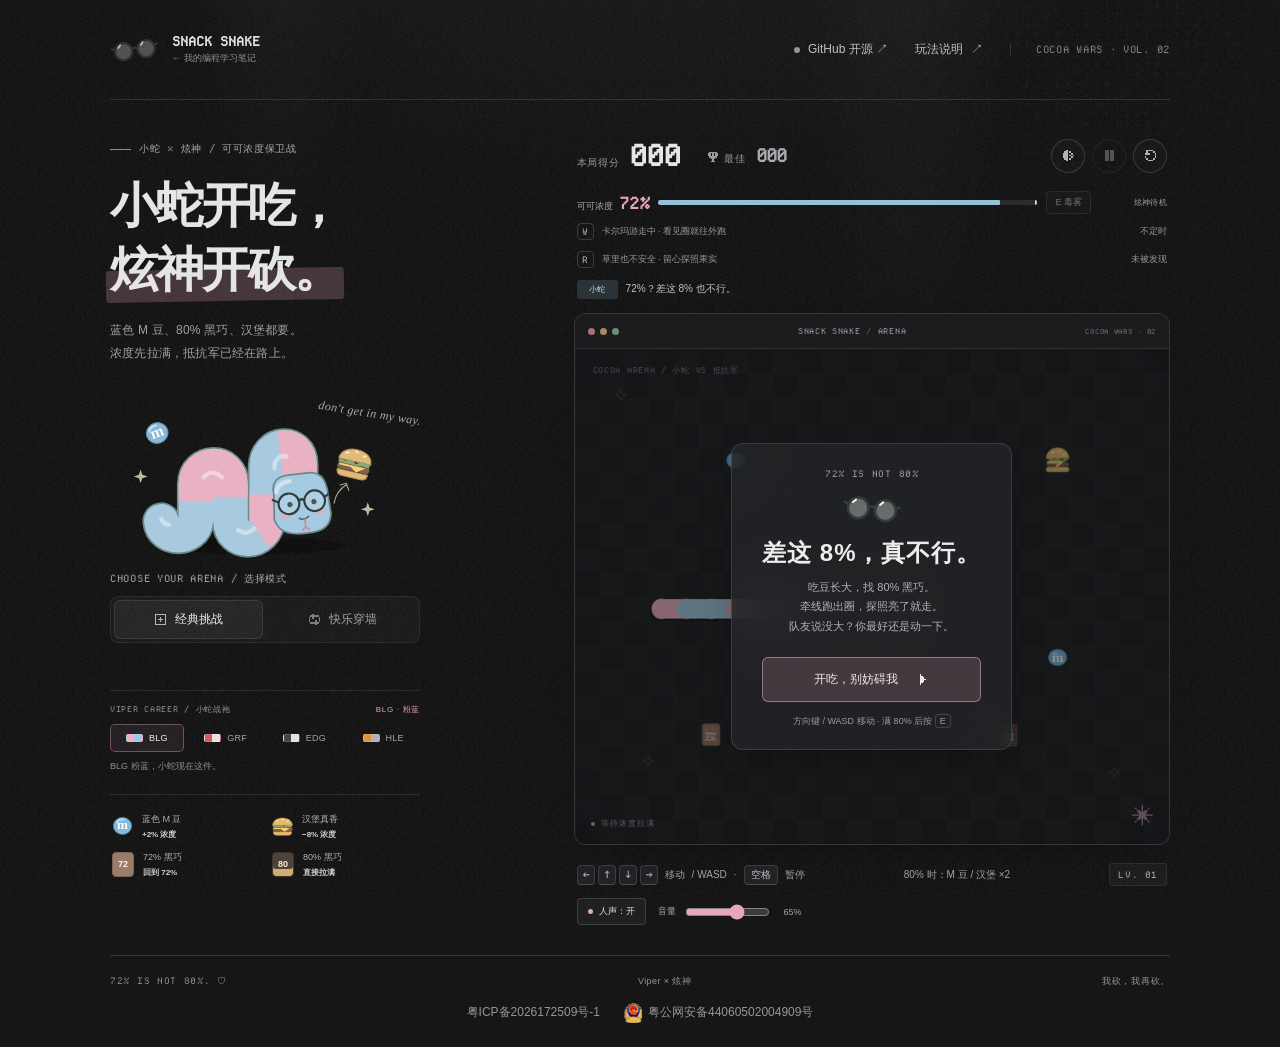
==== commit fbe46bab: "Remove three descriptive labels from the game page" ====
--- a/index.html
+++ b/index.html
@@ -4,7 +4,7 @@
 <meta charset="UTF-8">
 <meta name="viewport" content="width=device-width,initial-scale=1,viewport-fit=cover">
 <meta name="theme-color" content="#161617">
-<meta name="description" content="Viper × 炫神梗改编贪吃蛇：蓝色M豆、72%与80%黑巧、汉堡、毒雾护盾、抵抗军两连砍、卡尔玛牵线与小天潘森跳大。">
+<meta name="description" content="Viper × 炫神：蓝色M豆、72%与80%黑巧、汉堡、毒雾护盾、抵抗军两连砍、卡尔玛牵线与小天潘森跳大。">
 <link rel="canonical" href="https://viper3.icu/">
 <link rel="icon" type="image/svg+xml" href="./favicon.svg">
 <link rel="shortcut icon" href="./favicon.svg">
@@ -122,7 +122,7 @@
    <div class="mode-box"><div class="mode-label">CHOOSE YOUR ARENA / 选择模式</div><div class="modes" role="group" aria-label="游戏模式">
     <button class="mode" data-mode="classic" aria-pressed="true"><svg viewBox="0 0 20 20"><rect x="3" y="3" width="14" height="14" rx="3"/><path d="M7 10h6m-2-2 2 2-2 2"/></svg>经典挑战</button>
     <button class="mode" data-mode="wrap" aria-pressed="false"><svg viewBox="0 0 20 20"><path d="M3 7h10a4 4 0 0 1 0 8H7M6 4 3 7l3 3m4 2-3 3 3 3"/></svg>快乐穿墙</button>
-   </div><p class="mode-note" id="modeNote">经典贪吃蛇规则，加上炫神两连砍。</p></div>
+   </div><p class="mode-note" id="modeNote"></p></div>
    <div class="palette-box">
     <div class="palette-heading"><span>VIPER CAREER / 小蛇战袍</span><span class="palette-current" id="paletteCurrent">BLG · 粉蓝</span></div>
     <div class="palette-options" role="group" aria-label="选择小蛇配色">
@@ -156,11 +156,11 @@
     <div class="overlay" id="overlay"><div class="start-card"><div class="tiny-title" id="cardEyebrow">72% IS NOT 80%</div><svg class="card-glasses" aria-hidden="true"><use href="#glasses"/></svg><h2 id="cardTitle">差这 8%，真不行。</h2><p class="overlay-copy" id="cardCopy">吃豆长大，找 80% 黑巧。<br>牵线跑出圈，探照亮了就走。<br>队友说没大？你最好还是动一下。</p><button class="primary-btn" id="startBtn"><span id="startLabel">开吃</span><svg class="fill" viewBox="0 0 16 16" aria-hidden="true"><path d="m5 2 8 6-8 6Z"/></svg></button><p class="start-hint" id="startHint">也可以按 <kbd>空格</kbd> 开始 · 方向键 / WASD 移动</p></div></div>
    </div></div>
    <div class="under-board"><div class="control-hint"><div class="keys"><kbd>←</kbd><kbd>↑</kbd><kbd>↓</kbd><kbd>→</kbd></div><span>移动</span><span class="wasd">/ WASD</span><span>·</span><div class="keys"><kbd style="width:34px">空格</kbd></div><span>暂停</span></div><span class="under-note" id="snackCount">80% 浓度时，<em>M 豆 / 汉堡 ×2</em></span><span class="level-pill" id="level">LV. 01</span></div>
-   <div class="audio-controls" role="group" aria-label="人声设置"><button class="voice-toggle" id="voiceBtn" aria-label="关闭原梗人声" aria-pressed="true"><i aria-hidden="true"></i><span id="voiceLabel">人声：开</span></button><label for="voiceVolume">音量 <input id="voiceVolume" type="range" min="0" max="100" value="65" aria-label="人声音量"></label><output for="voiceVolume" id="volumeValue">65%</output><span class="voice-caption" id="voiceCaption">六句原梗原声</span></div>
+   <div class="audio-controls" role="group" aria-label="人声设置"><button class="voice-toggle" id="voiceBtn" aria-label="关闭原梗人声" aria-pressed="true"><i aria-hidden="true"></i><span id="voiceLabel">人声：开</span></button><label for="voiceVolume">音量 <input id="voiceVolume" type="range" min="0" max="100" value="65" aria-label="人声音量"></label><output for="voiceVolume" id="volumeValue">65%</output><span class="voice-caption" id="voiceCaption"></span></div>
    <div class="dpad" role="group" aria-label="触屏方向键"><button data-dir="up" aria-label="向上">↑</button><button data-dir="left" aria-label="向左">←</button><button data-dir="down" aria-label="向下">↓</button><button data-dir="right" aria-label="向右">→</button><button class="mobile-power" id="mobilePower" aria-label="释放毒雾" disabled>毒雾 E</button></div>
   </section>
  </main>
- <footer class="footer"><span class="english">72% IS NOT 80%. <b>♡</b></span><span>Viper × 炫神 · 梗改编贪吃蛇</span><span class="english">我砍，我再砍。</span><div class="registration-links"><a class="icp-record" href="https://beian.miit.gov.cn/" target="_blank" rel="noopener noreferrer">粤ICP备2026172509号-1</a><a class="police-record" href="https://beian.mps.gov.cn/#/query/webSearch?code=44060502004909" target="_blank" rel="noopener noreferrer"><img src="[data-uri]" width="18" height="20" alt="" loading="lazy" decoding="async"><span>粤公网安备44060502004909号</span></a></div></footer>
+ <footer class="footer"><span class="english">72% IS NOT 80%. <b>♡</b></span><span>Viper × 炫神</span><span class="english">我砍，我再砍。</span><div class="registration-links"><a class="icp-record" href="https://beian.miit.gov.cn/" target="_blank" rel="noopener noreferrer">粤ICP备2026172509号-1</a><a class="police-record" href="https://beian.mps.gov.cn/#/query/webSearch?code=44060502004909" target="_blank" rel="noopener noreferrer"><img src="[data-uri]" width="18" height="20" alt="" loading="lazy" decoding="async"><span>粤公网安备44060502004909号</span></a></div></footer>
 </div>
 <dialog id="helpDialog" aria-labelledby="helpTitle"><div class="dialog-top"><h2 id="helpTitle">小蛇 × 炫神：开吃指南</h2><button class="icon-btn" id="closeHelp" aria-label="关闭玩法说明">×</button></div><p>核心还是贪吃蛇：吃东西长大，方向键转弯，避开墙和自己。小蛇攒浓度开毒雾；炫神会先标出一横一竖，再连砍两次。卡尔玛也会时不时来牵线；探照果实照到你后，别信“潘森没大”，快离开金色落点。</p><ul class="rules"><li>方向键 / WASD<span>控制方向</span></li><li>空格 / P<span>暂停、继续</span></li><li>R<span>重新开始</span></li><li>蓝色 M 豆<span>+10 分、+2% 浓度</span></li><li>72% / 80% 黑巧<span>+10 / +20 分，设为该浓度</span></li><li>汉堡<span>+30 分，浓度减 8%</span></li><li>满 80% 的下一口<span>M 豆、汉堡分数翻倍</span></li><li>E / 点击毒雾<span>消耗 8% 浓度，挡斧头约 4 秒</span></li><li>炫神两连砍<span>橙线预告；只判定蛇头</span></li><li>蛇头挨砍<span>扣最多 20 分、掉最多 3 节尾巴</span></li><li>卡尔玛 W 牵线<span>2 秒内跑出圆圈就断链</span></li><li>没能及时挣脱<span>定身约 1.4 秒，斧头照常出</span></li><li>探照果实照到蛇<span>位置暴露，小心小天跳大</span></li><li>潘森金色落点<span>1.8 秒内离开；毒雾能挡落地</span></li><li>出场节奏<span>有冷却、空窗越久越容易来</span></li><li>经典挑战<span>碰墙或咬到自己会结束</span></li><li>快乐穿墙<span>穿过边界，仍要避开自己</span></li></ul><p class="small-copy">挨砍还会掉 8% 浓度，最短保留 3 节。毒雾能挡斧头和潘森落地，不能挡卡尔玛牵线，也不能免除撞墙或撞自己的惩罚。卡尔玛本身不挡路；定身时仍能提前按方向，恢复后转弯。潘森落地只判定蛇头，命中损失最多 20 分、3 节尾巴和 8% 浓度。牵线与跳大不会同时起手，所有预警都跟着暂停一起停。手机支持滑动和方向键；每吃 4 份食物会稍微加速。</p><fieldset class="voice-samples"><legend>原声试听 · 点一句，听一句</legend><div><button data-voice="interfere">不要妨碍我</button><button data-voice="poison">我的毒没有解药</button><button data-voice="protect">我不是为了抵抗…</button><button data-voice="kenchana">肯恰那</button><button data-voice="cut">我砍！</button><button data-voice="cutAgain">我再砍！</button></div><p>吃到满浓度、释放毒雾和炫神出招时，会自动触发相应台词。音效与人声默认开启，各自可以单独关闭。第一次点“开吃”后浏览器才允许播放声音。<br>原声剪自你选的<a href="https://www.bilibili.com/video/BV18YbV6FECh/" target="_blank" rel="noopener noreferrer">「茉子不是茉」混剪 ↗</a>，保留片段中的背景音。</p></fieldset><details class="meme-notes"><summary>梗从哪来：为什么这两边会对上？</summary><p>蛇方对应 Viper：巧克力与蓝色 M 豆、汉堡反差，以及借《无畏契约》同名角色薇蝮语音拼接的“我的毒没有解药”“不要妨碍我”。炫神一方在二创里是抵抗军，用“保护大家”和“我砍，我再砍”回应；“肯恰那”是这套混剪的蛇方洗脑段落。</p><p>游戏机制和对白组合为夸张改编，角色语音、二创台词不等于选手原话。</p><p>小蛇的战袍按 Viper 的队伍经历换色：BLG 粉蓝、Griffin 红白、EDG 黑白、HLE 橙灰。Griffin 是他崭露头角的队伍，EDG 是 2021 世界赛夺冠的那一站，HLE 也有他的两段经历。切颜色随时都行，不影响分数和进度。</p><p>卡尔玛牵线取自“一分钟被线杀”的新梗：BLG 对 MKOI 的开局下路片段里，对方卡尔玛参与控制，Viper 很早阵亡。游戏把卡尔玛 W 改成了跑出圈断链、留在圈里定身。</p><p>探照果实和潘森跳大取自 TES 对 BLG 的相关片段；“队友说没大”来自 Viper 赛后采访的讨论。潘森 R 被打断后返还冷却，是解说与网友提出的报错信息原因推测。</p><a href="https://www.bilibili.com/video/BV1k1xP6EEbE/" target="_blank" rel="noopener noreferrer">探照果实后的潘森跳大 ↗</a><a href="https://www.bilibili.com/video/BV1tsxe65ERN/" target="_blank" rel="noopener noreferrer">“潘森没大”的采访与讨论 ↗</a><a href="https://www.bilibili.com/video/BV1QGHA67EMM/" target="_blank" rel="noopener noreferrer">开局下路片段 ↗</a><a href="https://www.bilibili.com/video/BV18YbV6FECh/" target="_blank" rel="noopener noreferrer">双方对白的二创出处 ↗</a><a href="https://www.bilibili.com/video/BV1Lh411577B/" target="_blank" rel="noopener noreferrer">薇蝮角色语音 ↗</a><a href="https://weibo.com/5794519372/5066950486790195" target="_blank" rel="noopener noreferrer">80% 巧克力梗的当时报道 ↗</a></details><button class="primary-btn" id="gotIt">知道了，去开饭</button></dialog>
 <div id="toast" class="toast" role="status" aria-live="polite"></div><div id="announcement" role="status" aria-live="polite" style="position:absolute;width:1px;height:1px;overflow:hidden;clip-path:inset(50%)"></div>
@@ -505,7 +505,7 @@
  const on=voice.enabled,playing=Boolean(voice.current&&!voice.held&&!voice.player.paused);
  $('voiceBtn').setAttribute('aria-pressed',String(on));$('voiceBtn').setAttribute('aria-label',on?'关闭原梗人声':'开启原梗人声');
  $('voiceBtn').classList.toggle('speaking',playing);$('voiceLabel').textContent=on?'人声：开':'人声：关';
- $('voiceCaption').textContent=playing?voiceClips[voice.current.key].label:voice.held&&voice.current?'人声已暂停':'六句原梗原声';
+ $('voiceCaption').textContent=playing?voiceClips[voice.current.key].label:voice.held&&voice.current?'人声已暂停':'';
 }
 $('voicePlayer').addEventListener('playing',syncVoice);
 function speak(key,options){voice.play(key,options)}
@@ -688,7 +688,7 @@
 });
 $('voiceVolume').addEventListener('input',event=>{const value=Number(event.target.value);voice.setVolume(value/100);$('volumeValue').textContent=value+'%'});
 document.querySelectorAll('[data-voice]').forEach(button=>button.addEventListener('click',()=>{voice.setEnabled(true);speak(button.dataset.voice,{priority:10,interrupt:true})}));
-document.querySelectorAll('.mode').forEach(b=>b.addEventListener('click',()=>{if(['running','paused'].includes(e.status))return;e.mode=b.dataset.mode;$('modeNote').textContent=e.mode==='wrap'?'可以穿墙，斧头照砍，毒雾照开。':'经典贪吃蛇规则，加上炫神两连砍。';reset(false)}));
+document.querySelectorAll('.mode').forEach(b=>b.addEventListener('click',()=>{if(['running','paused'].includes(e.status))return;e.mode=b.dataset.mode;$('modeNote').textContent=e.mode==='wrap'?'可以穿墙，斧头照砍，毒雾照开。':'';reset(false)}));
 document.querySelectorAll('.palette-option[data-palette]').forEach(button=>button.addEventListener('click',()=>applyPalette(button.dataset.palette,true)));
 const keyDirs={ArrowUp:'up',w:'up',W:'up',ArrowDown:'down',s:'down',S:'down',ArrowLeft:'left',a:'left',A:'left',ArrowRight:'right',d:'right',D:'right'};
 document.addEventListener('keydown',event=>{if($('helpDialog').open||event.altKey||event.ctrlKey||event.metaKey)return;const tag=event.target.tagName;if(['INPUT','TEXTAREA','SELECT'].includes(tag))return;if(event.key==='e'||event.key==='E'){event.preventDefault();if(!event.repeat)usePower();return}if(keyDirs[event.key]){event.preventDefault();steer(keyDirs[event.key]);return}if(event.code==='Space'||event.key==='p'||event.key==='P'){if(tag==='BUTTON'&&event.code==='Space')return;event.preventDefault();if(!event.repeat)togglePause()}else if(event.key==='r'||event.key==='R'){event.preventDefault();if(!event.repeat)reset(true)}});
